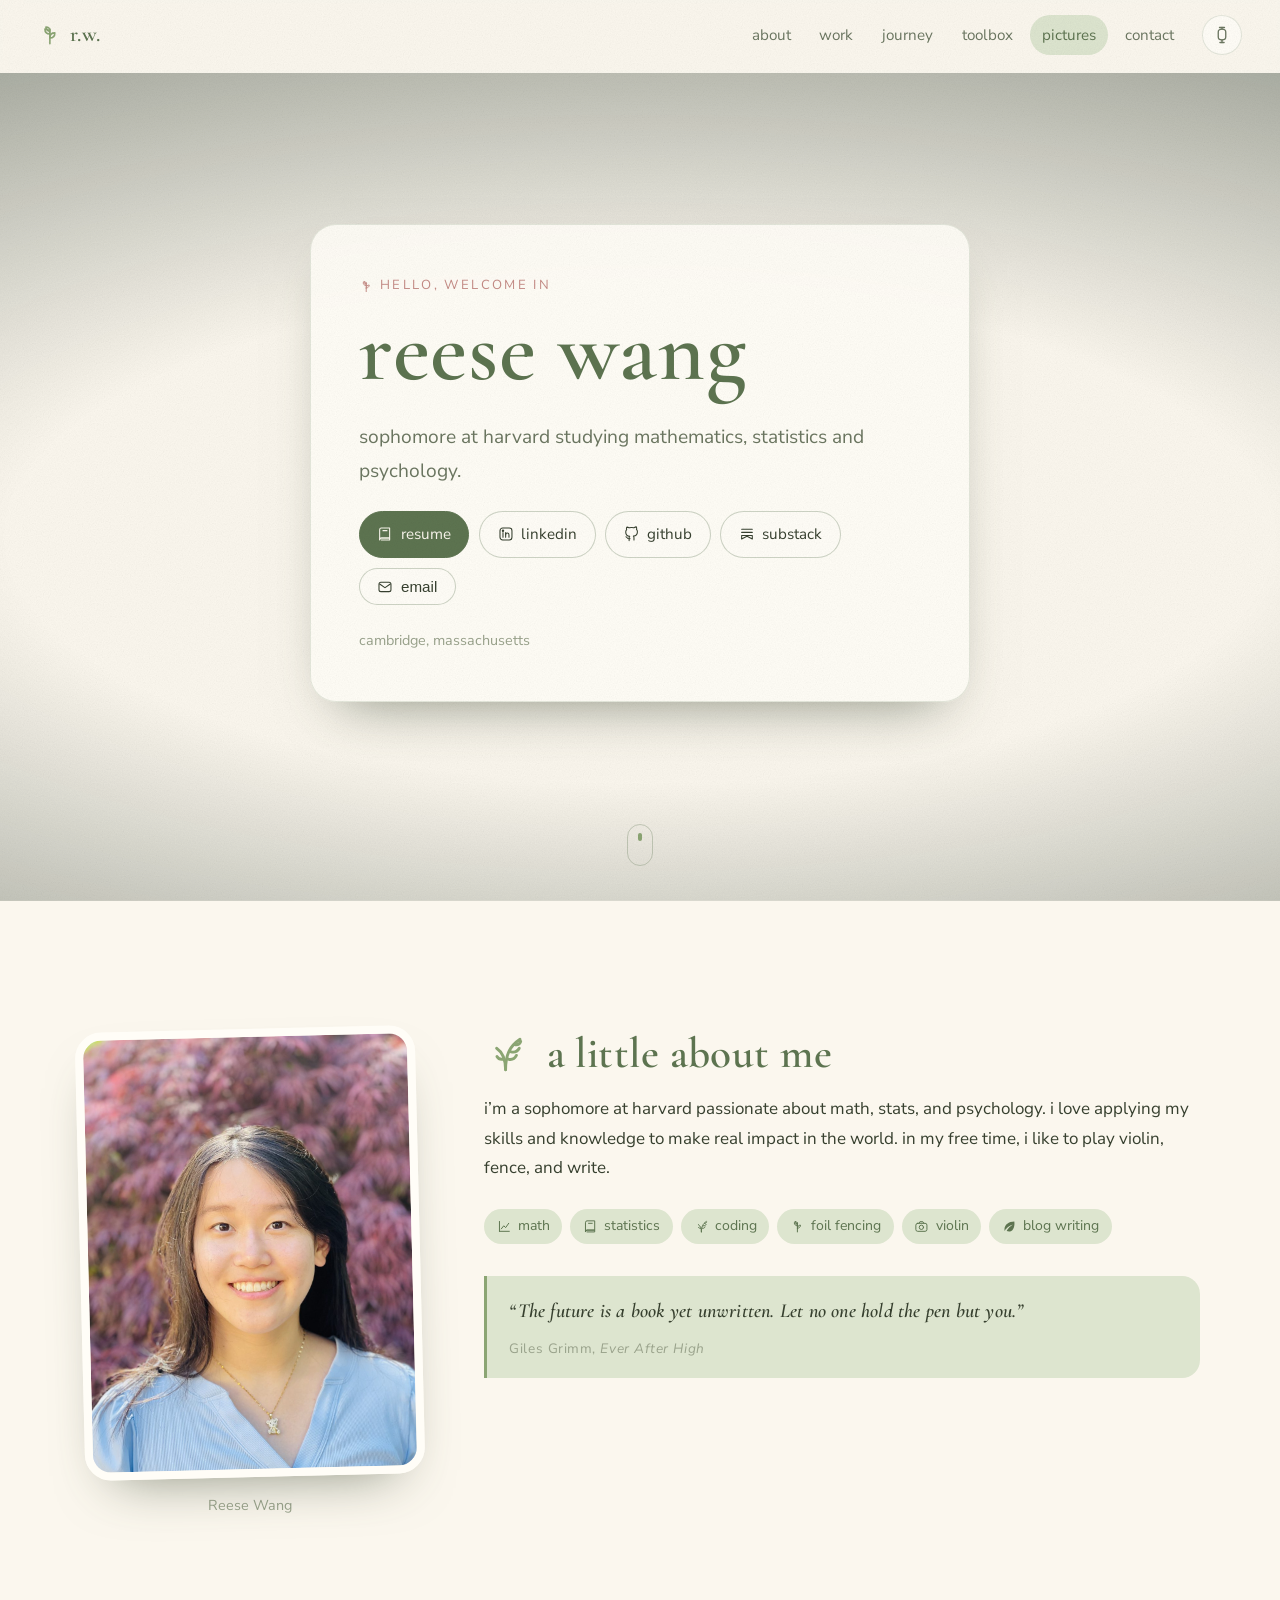
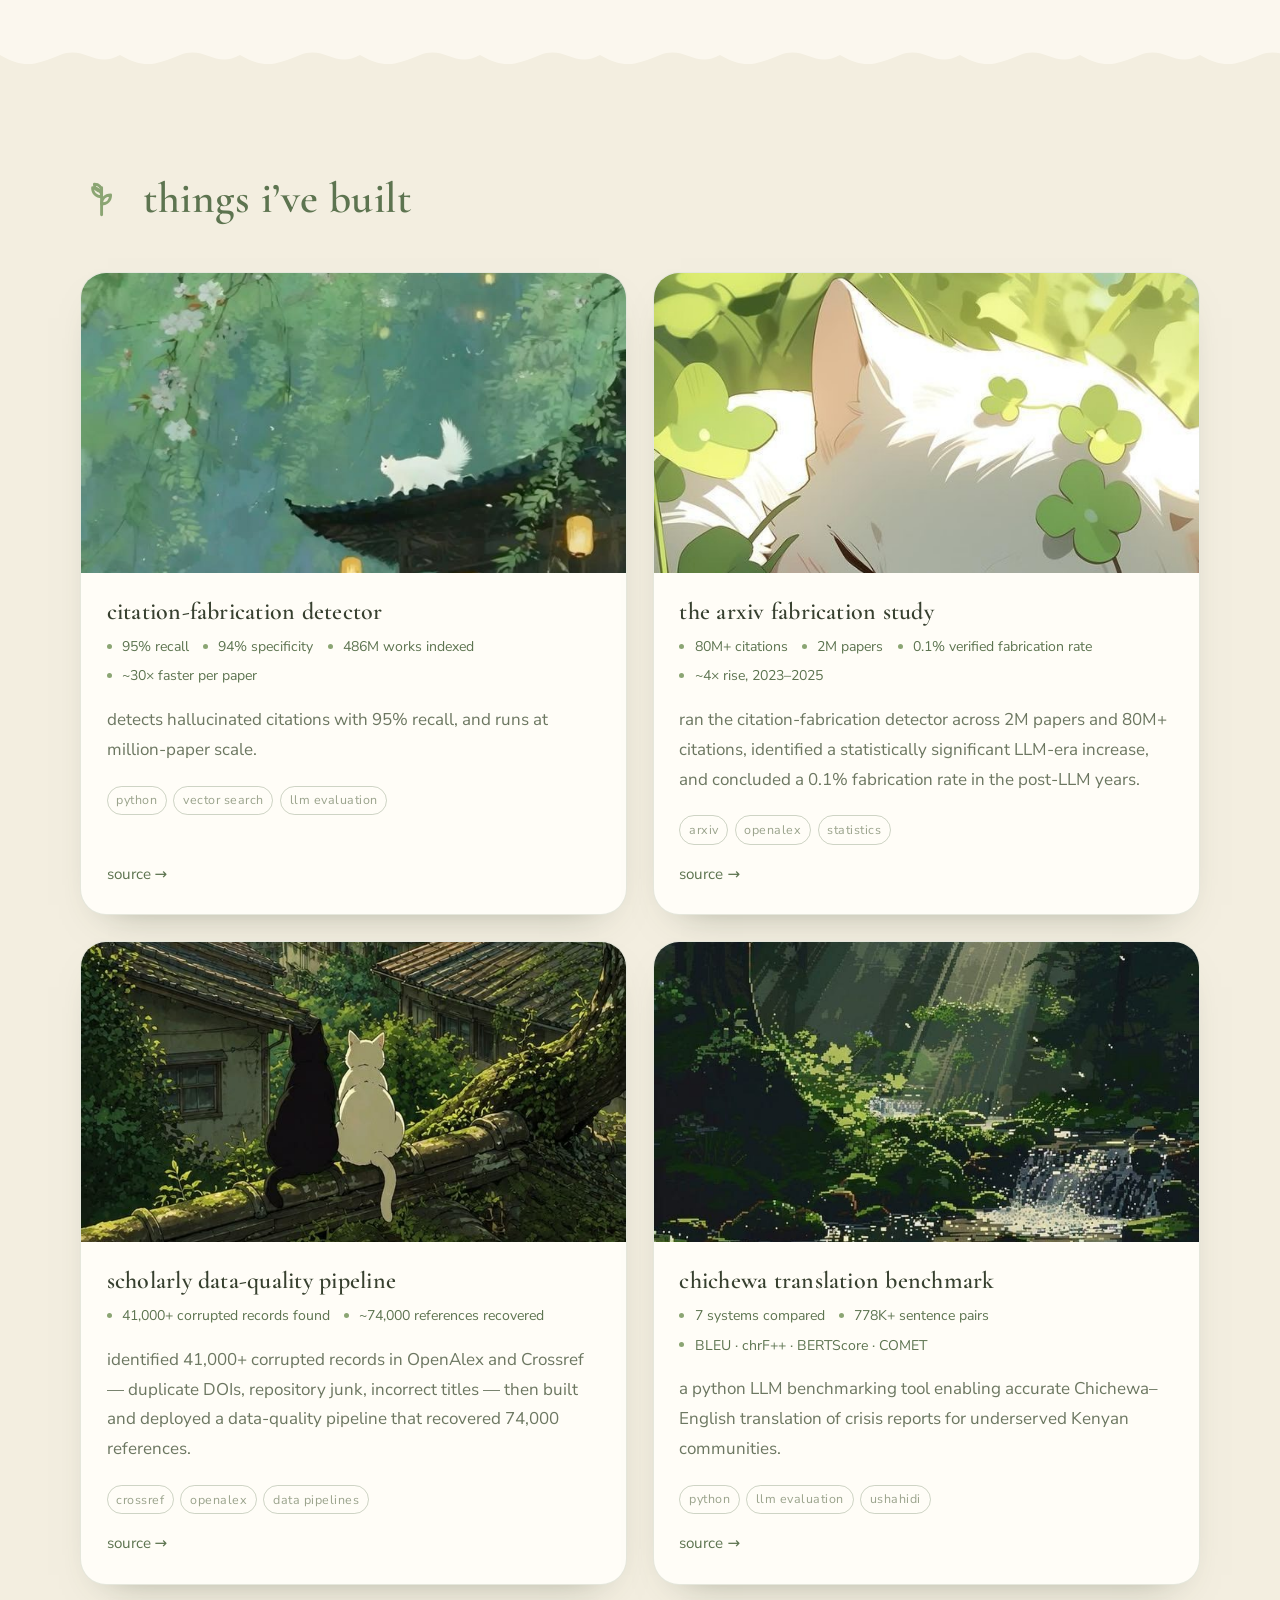
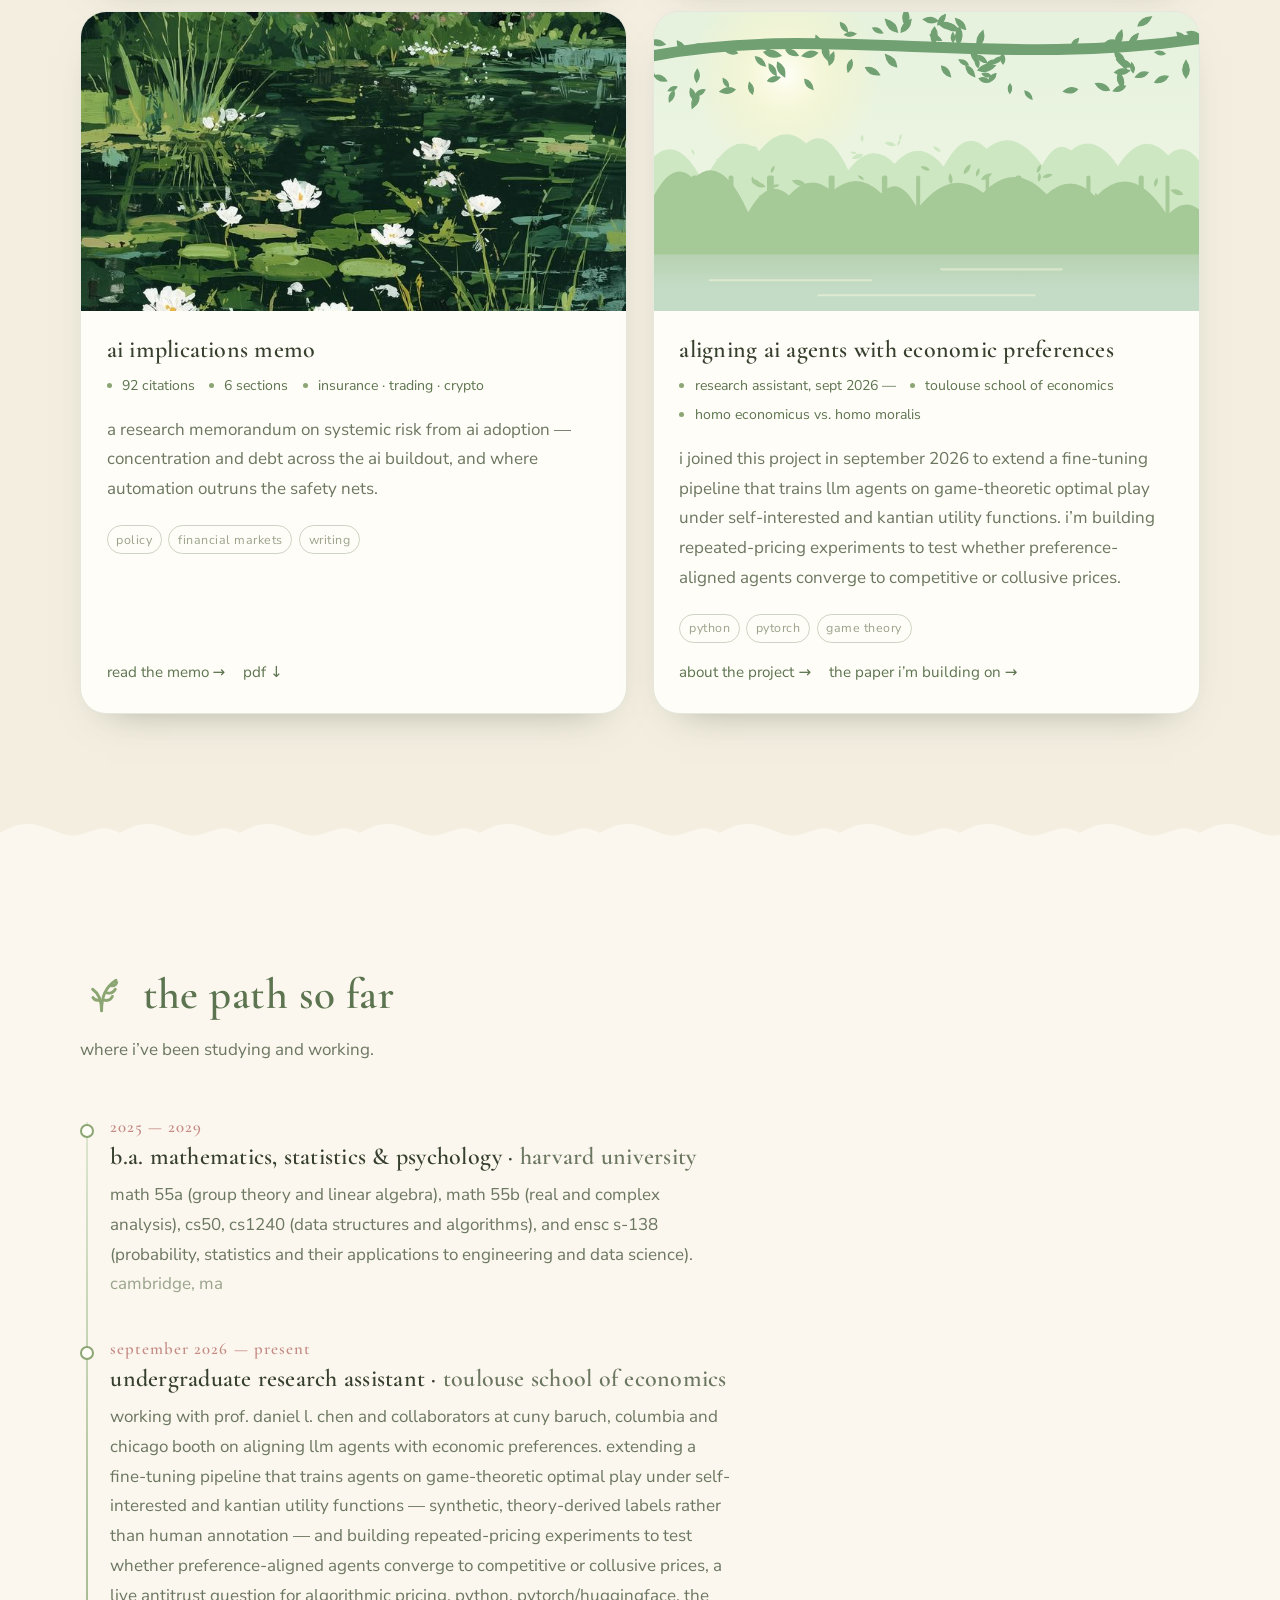
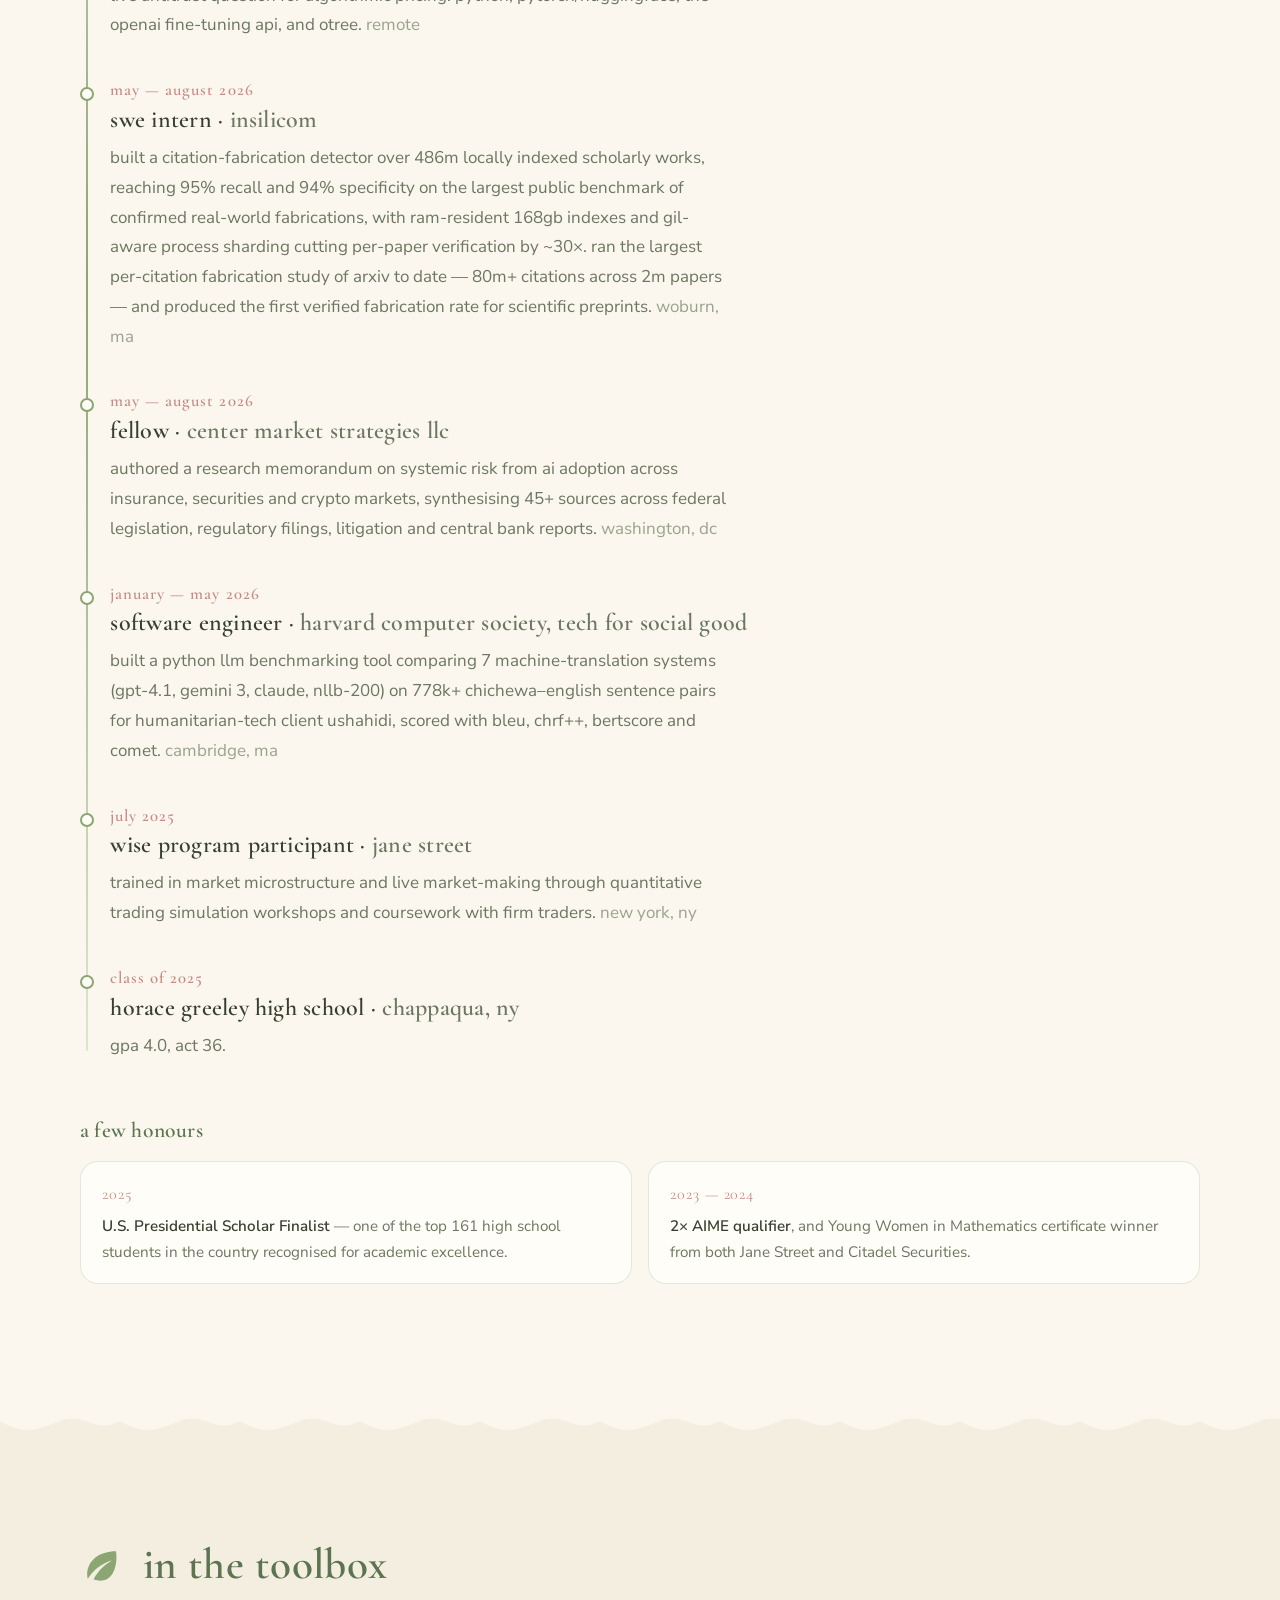
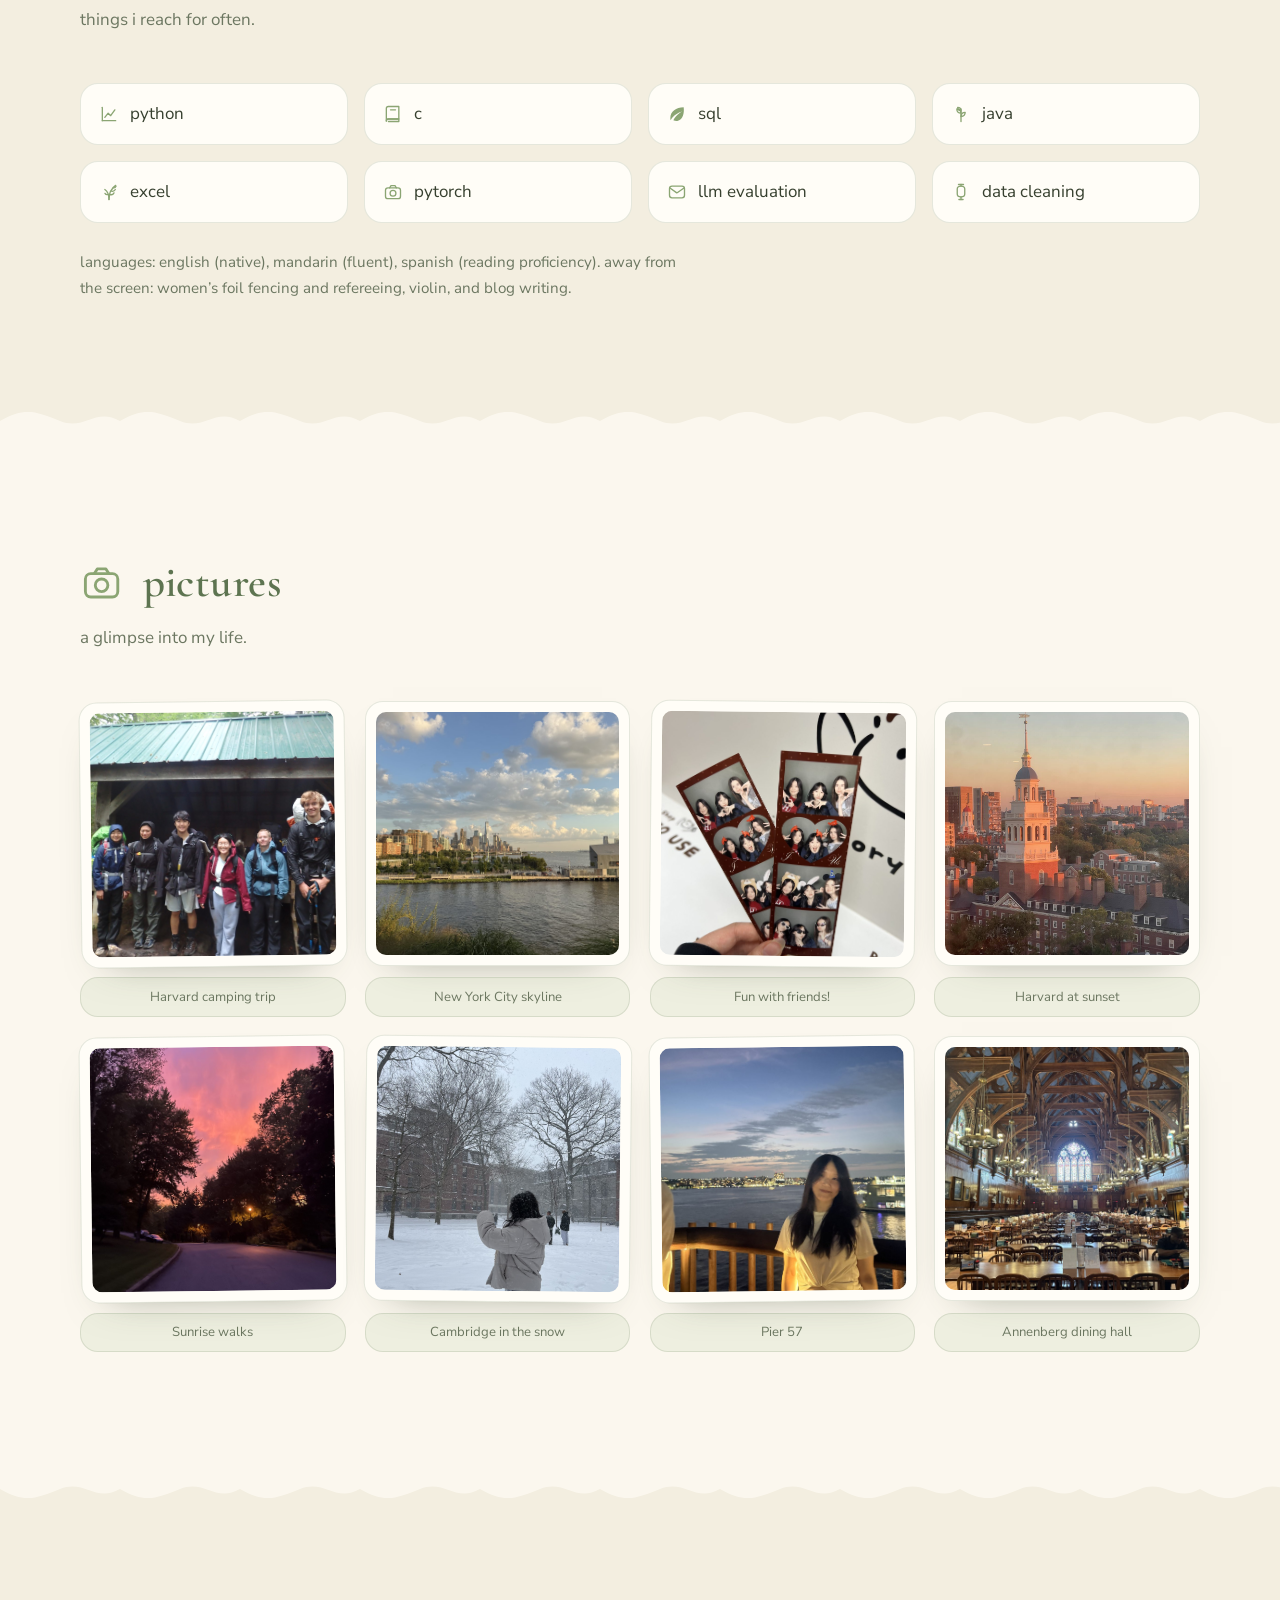
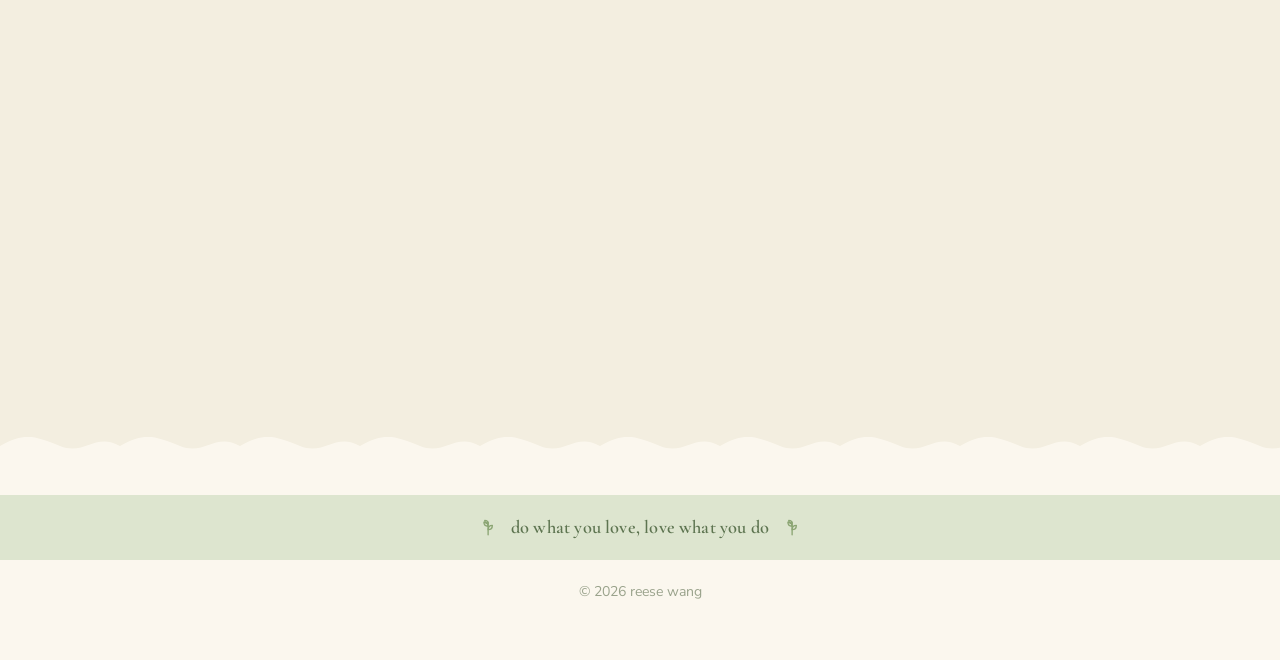
==== index.html @ 4ff0b72a "Add the AI-alignment research project A sixth card in the work section, a timeline entry for the res" ====
<!DOCTYPE html>
<html lang="en" data-theme="day">
<head>
<meta charset="utf-8" />
<meta name="viewport" content="width=device-width, initial-scale=1" />

<title>Reese Wang</title>
<meta name="description" content="Reese Wang — Harvard, class of 2029. Mathematics, statistics and psychology. Citation integrity, LLM evaluation, and quantitative markets." />
<meta name="author" content="Reese Wang" />

<meta property="og:type" content="website" />
<meta property="og:title" content="Reese Wang" />
<meta property="og:description" content="Mathematics, statistics and psychology at Harvard." />
<meta property="og:image" content="assets/img/gallery-1.svg" />
<meta name="theme-color" content="#fbf7ee" />

<link rel="icon" href="assets/img/favicon.svg" type="image/svg+xml" />

<!-- webfonts are progressive enhancement: the local fallback stack in styles.css
     keeps the page looking right if these never arrive. -->
<link rel="preconnect" href="https://fonts.googleapis.com" />
<link rel="preconnect" href="https://fonts.gstatic.com" crossorigin />
<link rel="stylesheet" media="print" onload="this.media='all'"
      href="https://fonts.googleapis.com/css2?family=Cormorant+Garamond:ital,wght@0,400;0,600;1,400&amp;family=Nunito+Sans:wght@300;400;600&amp;display=swap" />
<noscript>
  <link rel="stylesheet"
        href="https://fonts.googleapis.com/css2?family=Cormorant+Garamond:ital,wght@0,400;0,600;1,400&amp;family=Nunito+Sans:wght@300;400;600&amp;display=swap" />
</noscript>

<link rel="stylesheet" href="assets/css/styles.css" />
</head>

<body>
<a class="skip-link" href="#main">skip to content</a>

<div class="grain" aria-hidden="true"></div>
<canvas id="drift" class="drift" aria-hidden="true"></canvas>

<!-- ============================ nav ============================ -->
<header class="nav" id="nav">
  <div class="nav__inner">
    <a class="mark" href="#top">
      <svg class="mark__leaf" viewBox="0 0 24 24" aria-hidden="true"><use href="#i-sprig" /></svg>
      <span>r.w.</span>
    </a>

    <nav class="nav__links" aria-label="Sections">
      <a href="#about">about</a>
      <a href="#projects">work</a>
      <a href="#journey">journey</a>
      <a href="#toolbox">toolbox</a>
      <a href="#gallery">pictures</a>
      <a href="#contact">contact</a>
    </nav>

    <div class="nav__actions">
      <button id="theme-toggle" class="lantern" type="button" aria-pressed="false"
              aria-label="Switch to evening theme" title="Switch to evening theme">
        <svg viewBox="0 0 24 24" aria-hidden="true"><use href="#i-lantern" /></svg>
      </button>
      <button id="menu-toggle" class="burger" type="button"
              aria-expanded="false" aria-controls="nav" aria-label="Open menu">
        <span></span><span></span><span></span>
      </button>
    </div>
  </div>
  <div class="nav__vine" aria-hidden="true"><i id="vine-progress"></i></div>
</header>

<main id="main">

<!-- ============================ hero ============================ -->
<section class="hero" id="top">
  <canvas id="valley" class="valley" aria-hidden="true"></canvas>

  <div class="hero__card reveal">
    <p class="eyebrow"><svg class="ico" viewBox="0 0 24 24" aria-hidden="true"><use href="#i-sprig"/></svg> hello, welcome in</p>

    <h1 class="display">reese wang</h1>
    <p class="lede">
      sophomore at harvard studying mathematics, statistics and psychology.
    </p>

    <div class="hero__links">
      <a class="btn btn--primary" href="#journey"><svg class="ico" viewBox="0 0 24 24" aria-hidden="true"><use href="#i-book"/></svg> resume</a>
      <a class="btn" href="https://www.linkedin.com/in/reese-wang-harvard-freshman/" target="_blank" rel="noopener"><svg class="ico" viewBox="0 0 24 24" aria-hidden="true"><use href="#i-linkedin"/></svg> linkedin</a>
      <a class="btn" href="https://github.com/Eseer-RW" target="_blank" rel="noopener"><svg class="ico" viewBox="0 0 24 24" aria-hidden="true"><use href="#i-github"/></svg> github</a>
      <a class="btn" href="https://substack.com/@univerese553" target="_blank" rel="noopener"><svg class="ico" viewBox="0 0 24 24" aria-hidden="true"><use href="#i-substack"/></svg> substack</a>
      <button class="btn" type="button" data-mail="reesewang@college.harvard.edu"><svg class="ico" viewBox="0 0 24 24" aria-hidden="true"><use href="#i-mail"/></svg> email</button>
    </div>

    <p class="hero__note">cambridge, massachusetts</p>
  </div>

  <a class="scroll-cue" href="#about" aria-label="Scroll to about"><span></span></a>
</section>

<!-- ============================ about ============================ -->
<section class="section" id="about">
  <div class="wrap grid grid--about">

    <aside class="portrait reveal">
      <div class="portrait__frame">
        <img src="assets/img/reese.jpg" alt="Portrait of Reese Wang" width="1000" height="1333" />
      </div>
      <p class="portrait__caption">Reese Wang</p>
    </aside>

    <div class="reveal">
      <h2 class="h2"><svg class="ico" viewBox="0 0 24 24" aria-hidden="true"><use href="#i-fern"/></svg> a little about me</h2>

      <p>i&rsquo;m a sophomore at harvard passionate about math, stats, and psychology. i love applying my skills and knowledge to make real impact in the world. in my free time, i like to play violin, fence, and write.</p>

      <ul class="chips">
        <li><svg class="ico" viewBox="0 0 24 24" aria-hidden="true"><use href="#i-chart"/></svg> math</li>
        <li><svg class="ico" viewBox="0 0 24 24" aria-hidden="true"><use href="#i-book"/></svg> statistics</li>
        <li><svg class="ico" viewBox="0 0 24 24" aria-hidden="true"><use href="#i-fern"/></svg> coding</li>
        <li><svg class="ico" viewBox="0 0 24 24" aria-hidden="true"><use href="#i-sprig"/></svg> foil fencing</li>
        <li><svg class="ico" viewBox="0 0 24 24" aria-hidden="true"><use href="#i-camera"/></svg> violin</li>
        <li><svg class="ico" viewBox="0 0 24 24" aria-hidden="true"><use href="#i-leaf"/></svg> blog writing</li>
      </ul>

      <blockquote class="quote">
        <p><em>&ldquo;The future is a book yet unwritten. Let no one hold the pen but you.&rdquo;</em></p>
        <footer class="quote__by">Giles Grimm, <cite>Ever After High</cite></footer>
      </blockquote>
    </div>

  </div>
</section>

<!-- ============================ work ============================ -->
<section class="section section--tint" id="projects">
  <div class="wrap">
    <header class="section__head reveal">
      <h2 class="h2"><svg class="ico" viewBox="0 0 24 24" aria-hidden="true"><use href="#i-sprig"/></svg> things i&rsquo;ve built</h2>
    </header>

    <div class="cards">
      <article class="card reveal">
        <div class="card__art card__art--1">
          <img src="assets/img/card-1.jpg" alt="Illustration: a white cat on a lantern-lit rooftop under blossoming branches"
               loading="lazy" width="736" height="1308" />
        </div>
        <div class="card__body">
          <h3>citation-fabrication detector</h3>
          <ul class="stats"><li>95% recall</li><li>94% specificity</li><li>486M works indexed</li><li>~30× faster per paper</li></ul>
          <p>detects hallucinated citations with 95% recall, and runs at million-paper scale.</p>
          <ul class="tags"><li>python</li><li>vector search</li><li>llm evaluation</li></ul>
          <p class="card__links">
            <a href="https://github.com/Eseer-RW/fake-citation-detector" target="_blank" rel="noopener">source →</a>
          </p>
        </div>
      </article>
      <article class="card reveal">
        <div class="card__art card__art--2">
          <img src="assets/img/card-2.jpg" alt="Illustration: a white cat asleep in sunlit clover"
               loading="lazy" width="640" height="640" />
        </div>
        <div class="card__body">
          <h3>the arXiv fabrication study</h3>
          <ul class="stats"><li>80M+ citations</li><li>2M papers</li><li>0.1% verified fabrication rate</li><li>~4× rise, 2023–2025</li></ul>
          <p>ran the citation-fabrication detector across 2M papers and 80M+ citations, identified a statistically significant LLM-era increase, and concluded a 0.1% fabrication rate in the post-LLM years.</p>
          <ul class="tags"><li>arxiv</li><li>openalex</li><li>statistics</li></ul>
          <p class="card__links">
            <a href="https://github.com/Eseer-RW/openalex_scan" target="_blank" rel="noopener">source →</a>
          </p>
        </div>
      </article>
      <article class="card reveal">
        <div class="card__art card__art--3">
          <img src="assets/img/card-3.jpg" alt="Illustration: two cats on a mossy rooftop above a green village"
               loading="lazy" width="736" height="1308" />
        </div>
        <div class="card__body">
          <h3>scholarly data-quality pipeline</h3>
          <ul class="stats"><li>41,000+ corrupted records found</li><li>~74,000 references recovered</li></ul>
          <p>identified 41,000+ corrupted records in OpenAlex and Crossref &mdash; duplicate DOIs, repository junk, incorrect titles &mdash; then built and deployed a data-quality pipeline that recovered 74,000 references.</p>
          <ul class="tags"><li>crossref</li><li>openalex</li><li>data pipelines</li></ul>
          <p class="card__links">
            <a href="https://github.com/Eseer-RW/openalex_scan" target="_blank" rel="noopener">source →</a>
          </p>
        </div>
      </article>
      <article class="card reveal">
        <div class="card__art card__art--4">
          <img src="assets/img/card-4.jpg" alt="Pixel-art illustration: a waterfall in a sunbeam-lit forest"
               loading="lazy" width="736" height="736" />
        </div>
        <div class="card__body">
          <h3>chichewa translation benchmark</h3>
          <ul class="stats"><li>7 systems compared</li><li>778K+ sentence pairs</li><li>BLEU · chrF++ · BERTScore · COMET</li></ul>
          <p>a python LLM benchmarking tool enabling accurate Chichewa&ndash;English translation of crisis reports for underserved Kenyan communities.</p>
          <ul class="tags"><li>python</li><li>llm evaluation</li><li>ushahidi</li></ul>
          <p class="card__links">
            <a href="https://github.com/Eseer-RW/chichewa-translate-eval" target="_blank" rel="noopener">source →</a>
          </p>
        </div>
      </article>
      <article class="card reveal">
        <div class="card__art card__art--5">
          <img src="assets/img/card-5.jpg" alt="Painting: white water lilies on a dark green pond"
               loading="lazy" width="736" height="977" />
        </div>
        <div class="card__body">
          <h3>ai implications memo</h3>
          <ul class="stats"><li>92 citations</li><li>6 sections</li><li>insurance · trading · crypto</li></ul>
          <p>a research memorandum on systemic risk from ai adoption &mdash; concentration and
             debt across the ai buildout, and where automation outruns the safety nets.</p>
          <ul class="tags"><li>policy</li><li>financial markets</li><li>writing</li></ul>
          <p class="card__links">
            <a href="memo.html">read the memo &rarr;</a>
            <a href="assets/memo.pdf" download>pdf &darr;</a>
          </p>
        </div>
      </article>
      <article class="card reveal">
        <div class="card__art card__art--6">
          <svg viewBox="0 0 400 220" role="img"
               aria-label="Illustration: a quiet green clearing at first light"><use href="#art-3"/></svg>
        </div>
        <div class="card__body">
          <h3>aligning ai agents with economic preferences</h3>
          <ul class="stats"><li>research assistant, sept 2026 &mdash;</li><li>toulouse school of economics</li><li>homo economicus vs. homo moralis</li></ul>
          <p>i joined this project in september 2026 to extend a fine-tuning pipeline that trains llm
             agents on game-theoretic optimal play under self-interested and kantian utility functions.
             i&rsquo;m building repeated-pricing experiments to test whether preference-aligned agents
             converge to competitive or collusive prices.</p>
          <ul class="tags"><li>python</li><li>pytorch</li><li>game theory</li></ul>
          <p class="card__links">
            <a href="research.html">about the project &rarr;</a>
            <a href="https://arxiv.org/abs/2507.20796" target="_blank" rel="noopener">the paper i&rsquo;m building on &rarr;</a>
          </p>
        </div>
      </article>
    </div>
  </div>
</section>

<!-- ============================ journey / resume ============================ -->
<section class="section" id="journey">
  <div class="wrap">
    <header class="section__head reveal">
      <h2 class="h2"><svg class="ico" viewBox="0 0 24 24" aria-hidden="true"><use href="#i-fern"/></svg> the path so far</h2>
      <p class="sub">where i&rsquo;ve been studying and working.</p>
    </header>

    <ol class="timeline">
      <li class="reveal">
        <span class="timeline__when">2025 — 2029</span>
        <h3>b.a. mathematics, statistics &amp; psychology · <em>harvard university</em></h3>
        <p>math 55a (group theory and linear algebra), math 55b (real and complex analysis), cs50, cs1240 (data structures and algorithms), and ensc s-138 (probability, statistics and their applications to engineering and data science). <em>cambridge, ma</em></p>
      </li>
      <li class="reveal">
        <span class="timeline__when">september 2026 — present</span>
        <h3>undergraduate research assistant · <em>toulouse school of economics</em></h3>
        <p>working with prof. daniel l. chen and collaborators at cuny baruch, columbia and chicago booth on aligning llm agents with economic preferences. extending a fine-tuning pipeline that trains agents on game-theoretic optimal play under self-interested and kantian utility functions — synthetic, theory-derived labels rather than human annotation — and building repeated-pricing experiments to test whether preference-aligned agents converge to competitive or collusive prices, a live antitrust question for algorithmic pricing. python, pytorch/huggingface, the openai fine-tuning api, and otree. <em>remote</em></p>
      </li>
      <li class="reveal">
        <span class="timeline__when">may — august 2026</span>
        <h3>swe intern · <em>insilicom</em></h3>
        <p>built a citation-fabrication detector over 486m locally indexed scholarly works, reaching 95% recall and 94% specificity on the largest public benchmark of confirmed real-world fabrications, with ram-resident 168gb indexes and gil-aware process sharding cutting per-paper verification by ~30×. ran the largest per-citation fabrication study of arxiv to date — 80m+ citations across 2m papers — and produced the first verified fabrication rate for scientific preprints. <em>woburn, ma</em></p>
      </li>
      <li class="reveal">
        <span class="timeline__when">may — august 2026</span>
        <h3>fellow · <em>center market strategies llc</em></h3>
        <p>authored a research memorandum on systemic risk from ai adoption across insurance, securities and crypto markets, synthesising 45+ sources across federal legislation, regulatory filings, litigation and central bank reports. <em>washington, dc</em></p>
      </li>
      <li class="reveal">
        <span class="timeline__when">january — may 2026</span>
        <h3>software engineer · <em>harvard computer society, tech for social good</em></h3>
        <p>built a python llm benchmarking tool comparing 7 machine-translation systems (gpt-4.1, gemini 3, claude, nllb-200) on 778k+ chichewa–english sentence pairs for humanitarian-tech client ushahidi, scored with bleu, chrf++, bertscore and comet. <em>cambridge, ma</em></p>
      </li>
      <li class="reveal">
        <span class="timeline__when">july 2025</span>
        <h3>wise program participant · <em>jane street</em></h3>
        <p>trained in market microstructure and live market-making through quantitative trading simulation workshops and coursework with firm traders. <em>new york, ny</em></p>
      </li>
      <li class="reveal">
        <span class="timeline__when">class of 2025</span>
        <h3>horace greeley high school · <em>chappaqua, ny</em></h3>
        <p>gpa 4.0, act 36.</p>
      </li>
    </ol>

    <h3 class="awards__title reveal">a few honours</h3>
    <ul class="awards reveal">
      <li>
        <span class="awards__year">2025</span>
        <p><strong>U.S. Presidential Scholar Finalist</strong> — one of the top 161 high school students in the country recognised for academic excellence.</p>
      </li>
      <li>
        <span class="awards__year">2023 — 2024</span>
        <p><strong>2× AIME qualifier</strong>, and Young Women in Mathematics certificate winner from both Jane Street and Citadel Securities.</p>
      </li>
    </ul>
  </div>
</section>

<!-- ============================ toolbox ============================ -->
<section class="section section--tint" id="toolbox">
  <div class="wrap">
    <header class="section__head reveal">
      <h2 class="h2"><svg class="ico" viewBox="0 0 24 24" aria-hidden="true"><use href="#i-leaf"/></svg> in the toolbox</h2>
      <p class="sub">things i reach for often.</p>
    </header>

    <ul class="toolbox reveal">
      <li><svg class="ico" viewBox="0 0 24 24" aria-hidden="true"><use href="#i-chart"/></svg><span>python</span></li>
      <li><svg class="ico" viewBox="0 0 24 24" aria-hidden="true"><use href="#i-book"/></svg><span>c</span></li>
      <li><svg class="ico" viewBox="0 0 24 24" aria-hidden="true"><use href="#i-leaf"/></svg><span>sql</span></li>
      <li><svg class="ico" viewBox="0 0 24 24" aria-hidden="true"><use href="#i-sprig"/></svg><span>java</span></li>
      <li><svg class="ico" viewBox="0 0 24 24" aria-hidden="true"><use href="#i-fern"/></svg><span>excel</span></li>
      <li><svg class="ico" viewBox="0 0 24 24" aria-hidden="true"><use href="#i-camera"/></svg><span>pytorch</span></li>
      <li><svg class="ico" viewBox="0 0 24 24" aria-hidden="true"><use href="#i-mail"/></svg><span>llm evaluation</span></li>
      <li><svg class="ico" viewBox="0 0 24 24" aria-hidden="true"><use href="#i-lantern"/></svg><span>data cleaning</span></li>
    </ul>

    <p class="toolbox__note reveal">
      languages: english (native), mandarin (fluent), spanish (reading proficiency).
      away from the screen: women&rsquo;s foil fencing and refereeing, violin, and blog writing.
    </p>
  </div>
</section>

<!-- ============================ gallery ============================ -->
<section class="section" id="gallery">
  <div class="wrap">
    <header class="section__head reveal">
      <h2 class="h2"><svg class="ico" viewBox="0 0 24 24" aria-hidden="true"><use href="#i-camera"/></svg> pictures</h2>
      <p class="sub">a glimpse into my life.</p>
    </header>

    <div class="gallery reveal">
      <figure>
        <button type="button" class="shot" aria-label="Open photo: Harvard camping trip">
          <img src="assets/img/photo-1.jpg" alt="A group of friends in rain gear and backpacks outside a wooden trail shelter in the woods"
               loading="lazy" width="1400" height="1050">
        </button>
        <figcaption class="caption">Harvard camping trip</figcaption>
      </figure>
      <figure>
        <button type="button" class="shot" aria-label="Open photo: New York City skyline">
          <img src="assets/img/photo-2.jpg" alt="The Manhattan skyline across the water at golden hour, seen over tall riverside grasses"
               loading="lazy" width="1050" height="1400">
        </button>
        <figcaption class="caption">New York City skyline</figcaption>
      </figure>
      <figure>
        <button type="button" class="shot" aria-label="Open photo: Fun with friends!">
          <img src="assets/img/photo-3.jpg" alt="Two photo-booth strips held up against a white wall"
               loading="lazy" width="1050" height="1400">
        </button>
        <figcaption class="caption">Fun with friends!</figcaption>
      </figure>
      <figure>
        <button type="button" class="shot" aria-label="Open photo: Harvard at sunset">
          <img src="assets/img/photo-4.jpg" alt="A brick clock tower and rooftops washed in orange light at sunset"
               loading="lazy" width="960" height="1280">
        </button>
        <figcaption class="caption">Harvard at sunset</figcaption>
      </figure>
      <figure>
        <button type="button" class="shot" aria-label="Open photo: Sunrise walks">
          <img src="assets/img/photo-5.jpg" alt="A quiet tree-lined street at sunrise under a pink and orange sky"
               loading="lazy" width="1050" height="1400">
        </button>
        <figcaption class="caption">Sunrise walks</figcaption>
      </figure>
      <figure>
        <button type="button" class="shot" aria-label="Open photo: Cambridge in the snow">
          <img src="assets/img/photo-6.jpg" alt="Snow falling over a campus courtyard lined with bare trees and brick halls"
               loading="lazy" width="1341" height="1400">
        </button>
        <figcaption class="caption">Cambridge in the snow</figcaption>
      </figure>
      <figure>
        <button type="button" class="shot" aria-label="Open photo: Pier 57">
          <img src="assets/img/photo-7.jpg" alt="Standing at a waterfront railing at dusk, city lights across the harbour"
               loading="lazy" width="1050" height="1400">
        </button>
        <figcaption class="caption">Pier 57</figcaption>
      </figure>
      <figure>
        <button type="button" class="shot" aria-label="Open photo: Annenberg dining hall">
          <img src="assets/img/photo-8.jpg" alt="A vaulted wooden dining hall with chandeliers and a stained-glass window"
               loading="lazy" width="1050" height="1400">
        </button>
        <figcaption class="caption">Annenberg dining hall</figcaption>
      </figure>
    </div>
  </div>
</section>

<!-- ============================ contact ============================ -->
<section class="section section--tint" id="contact">
  <div class="wrap wrap--narrow">
    <div class="note reveal">
      <h2 class="h2"><svg class="ico" viewBox="0 0 24 24" aria-hidden="true"><use href="#i-mail"/></svg> say hello</h2>
      <p>get in touch!</p>

      <div class="hero__links hero__links--center">
        <button class="btn btn--primary" type="button" data-mail="reesewang@college.harvard.edu"><svg class="ico" viewBox="0 0 24 24" aria-hidden="true"><use href="#i-mail"/></svg> reesewang@college.harvard.edu</button>
        <a class="btn" href="https://www.linkedin.com/in/reese-wang-harvard-freshman/" target="_blank" rel="noopener"><svg class="ico" viewBox="0 0 24 24" aria-hidden="true"><use href="#i-linkedin"/></svg> linkedin</a>
        <a class="btn" href="https://github.com/Eseer-RW" target="_blank" rel="noopener"><svg class="ico" viewBox="0 0 24 24" aria-hidden="true"><use href="#i-github"/></svg> github</a>
        <a class="btn" href="https://substack.com/@univerese553" target="_blank" rel="noopener"><svg class="ico" viewBox="0 0 24 24" aria-hidden="true"><use href="#i-substack"/></svg> substack</a>
        <a class="btn" href="https://www.instagram.com/uni_v_erese553/" target="_blank" rel="noopener"><svg class="ico" viewBox="0 0 24 24" aria-hidden="true"><use href="#i-instagram"/></svg> instagram</a>
      </div>
    </div>
  </div>
</section>

</main>

<!-- ============================ footer ============================ -->
<footer class="footer">
  <div class="footer__ribbon">
    <svg class="ico" viewBox="0 0 24 24" aria-hidden="true"><use href="#i-sprig"/></svg>
    <span>do what you love, love what you do</span>
    <svg class="ico" viewBox="0 0 24 24" aria-hidden="true"><use href="#i-sprig"/></svg>
  </div>
  <p class="footer__meta">
    © <span id="year">2026</span> reese wang
  </p>
</footer>

<!-- ============================ lightbox ============================ -->
<dialog id="lightbox" class="lightbox" aria-label="Photo viewer">
  <button class="lightbox__close" type="button" aria-label="Close">×</button>
  <img id="lightbox-img" src="" alt="" />
  <p id="lightbox-cap" class="lightbox__cap"></p>
</dialog>

<!-- ============================ email popover ============================ -->
<dialog id="mailbox" class="mailbox" aria-labelledby="mailbox-title">
  <div class="mailbox__inner">
    <button class="mailbox__close" type="button" aria-label="Close">×</button>
    <h2 class="mailbox__title" id="mailbox-title">say hello</h2>
    <p class="mailbox__lead">here it is — copy it wherever you like.</p>
    <div class="mailbox__row">
      <input id="mailbox-addr" class="mailbox__addr" type="text" readonly
             value="reesewang@college.harvard.edu" aria-label="Email address" spellcheck="false" />
      <button id="mailbox-copy" class="btn btn--primary" type="button">copy</button>
    </div>
    <p class="mailbox__hint">
      or <a href="mailto:reesewang@college.harvard.edu">open it in your mail app</a>
    </p>
  </div>
</dialog>

<!-- ============================ icon + illustration sprite ============================ -->
<svg class="sprite" aria-hidden="true" focusable="false" xmlns="http://www.w3.org/2000/svg">
  <defs>
    <g id="i-leaf"><path d="M20 4C11 4 4 9 4 17c0 1.5.4 2.4.4 2.4S8 12 18 9c0 0-7 3.6-10.4 10.6 2 .8 4 1 5.6.6C19 18.8 21 11 20 4Z"/></g>
    <g id="i-sprig"><path d="M12 21V6"/><path d="M12 11c-3 0-5-2-5-5 3 0 5 2 5 5Z"/><path d="M12 15c3 0 5-2 5-5-3 0-5 2-5 5Z"/><path d="M12 8c-2.6 0-4-1.6-4-4 2.6 0 4 1.6 4 4Z"/></g>
    <g id="i-fern"><path d="M12 21c0-8 2-13 8-17"/><path d="M13 15c2 .6 4 0 5-2"/><path d="M15 11c2 .5 3.6-.2 4.6-2"/><path d="M17 7c1.7.4 2.8-.3 3.4-1.8"/><path d="M12 21c0-6-1.4-9.6-5-12"/><path d="M11 15c-1.6.4-3 0-3.8-1.4"/></g>
    <g id="i-book"><path d="M4 5.5A2.5 2.5 0 0 1 6.5 3H19v15H6.5A2.5 2.5 0 0 0 4 20.5Z"/><path d="M4 20.5A2.5 2.5 0 0 1 6.5 18H19v3H6.5"/><path d="M9 7h6"/></g>
    <g id="i-chart"><path d="M4 20V4"/><path d="M4 20h16"/><path d="M7 16l4-5 3 3 5-7"/></g>
    <g id="i-camera"><rect x="3" y="7" width="18" height="13" rx="3"/><path d="M8 7l1.6-2.6h4.8L16 7"/><circle cx="12" cy="13.5" r="3.5"/></g>
    <g id="i-mail"><rect x="3" y="5" width="18" height="14" rx="3"/><path d="M4 7.5l7.3 5.2a1.2 1.2 0 0 0 1.4 0L20 7.5"/></g>
    <g id="i-lantern"><path d="M9 3h6"/><path d="M12 3v2"/><path d="M7.5 8.5C7.5 6.6 9.5 5 12 5s4.5 1.6 4.5 3.5v6c0 2-2 3.5-4.5 3.5s-4.5-1.5-4.5-3.5Z"/><path d="M12 18v3"/><path d="M9.5 21h5"/></g>
    <g id="i-linkedin"><rect x="3" y="3" width="18" height="18" rx="4"/><path d="M7.5 10v7"/><circle cx="7.5" cy="7.2" r="1"/><path d="M11.5 17v-4a2.5 2.5 0 0 1 5 0v4"/><path d="M11.5 13v-3"/></g>
    <g id="i-github"><path d="M9 19c-4 1.4-4-2.2-6-2.8m12 5v-3.6a3 3 0 0 0-.9-2.4c3-.3 6.1-1.5 6.1-6.6a5.1 5.1 0 0 0-1.4-3.6 4.8 4.8 0 0 0-.1-3.6s-1.2-.4-3.8 1.4a13 13 0 0 0-7 0C5.3 1.4 4.1 1.8 4.1 1.8a4.8 4.8 0 0 0-.1 3.6A5.1 5.1 0 0 0 2.6 9c0 5 3 6.3 6 6.6a3 3 0 0 0-.9 2.3V22"/></g>
    <g id="i-instagram"><rect x="3" y="3" width="18" height="18" rx="5"/><circle cx="12" cy="12" r="4"/><circle cx="17.1" cy="6.9" r=".9"/></g>
    <g id="i-substack"><path d="M4 5h16"/><path d="M4 9.6h16"/><path d="M4 14.2v5.3l8-4 8 4v-5.3Z"/></g>

    <!-- card illustrations: one per project, each a different clearing -->
    <!-- shared light overlays: fixed colours, because gradient stops cannot
         read the per-card custom properties through <use> -->
    <linearGradient id="art-glow" x1="0" y1="0" x2="0" y2="1">
      <stop offset="0%" stop-color="#ffffff" stop-opacity="0"/>
      <stop offset="60%" stop-color="#fffcea" stop-opacity=".24"/>
      <stop offset="100%" stop-color="#fffade" stop-opacity=".5"/>
    </linearGradient>
    <radialGradient id="art-sun">
      <stop offset="0%" stop-color="#fffffa" stop-opacity="1"/>
      <stop offset="45%" stop-color="#fff8cc" stop-opacity=".45"/>
      <stop offset="100%" stop-color="#fff2b4" stop-opacity="0"/>
    </radialGradient>
    <linearGradient id="art-shore" x1="0" y1="0" x2="0" y2="1">
      <stop offset="0%" stop-color="#8aad66" stop-opacity=".22"/>
      <stop offset="60%" stop-color="#8aad66" stop-opacity="0"/>
    </linearGradient>
    <g id="art-1">
      <rect width="400" height="220" class="a-sky"/>
      <rect width="400" height="220" fill="url(#art-glow)"/>
      <circle cx="312" cy="40" r="78" fill="url(#art-sun)"/>

      <path class="a-far"  d="M0 220 L0 108.4 Q24.4 86.4 48.8 122.7 Q71.4 104.3 94.1 122.3 Q108.7 100.9 123.4 112.2 Q147.1 86.6 170.7 105.7 Q186.1 90.0 201.5 111.9 Q222.7 92.0 243.9 115.0 Q263.8 83.7 283.7 105.3 Q295.8 92.6 307.9 122.1 Q328.1 97.2 348.3 114.1 Q366.8 97.7 385.4 120.7 Q392.7 115.1 400.0 125.3 L400 220 L0 220 Z"/>
      <g class="a-far"><path d="M0 0 Q2.3 -1.9 5.2 0 Q2.3 1.9 0 0Z" transform="translate(341.9 123.5) rotate(112)"/><path d="M0 0 Q2.8 -2.3 6.3 0 Q2.8 2.3 0 0Z" transform="translate(213.0 137.7) rotate(60)"/><path d="M0 0 Q3.6 -2.9 7.9 0 Q3.6 2.9 0 0Z" transform="translate(81.4 122.8) rotate(12)"/><path d="M0 0 Q2.2 -1.8 4.9 0 Q2.2 1.8 0 0Z" transform="translate(336.4 121.4) rotate(336)"/><path d="M0 0 Q2.3 -1.9 5.2 0 Q2.3 1.9 0 0Z" transform="translate(113.5 96.4) rotate(86)"/><path d="M0 0 Q2.0 -1.6 4.6 0 Q2.0 1.6 0 0Z" transform="translate(234.4 102.5) rotate(80)"/><path d="M0 0 Q3.0 -2.4 6.7 0 Q3.0 2.4 0 0Z" transform="translate(84.3 125.0) rotate(121)"/><path d="M0 0 Q3.6 -2.9 8.0 0 Q3.6 2.9 0 0Z" transform="translate(221.2 135.9) rotate(30)"/><path d="M0 0 Q2.5 -2.0 5.6 0 Q2.5 2.0 0 0Z" transform="translate(147.2 99.9) rotate(359)"/><path d="M0 0 Q2.6 -2.1 5.7 0 Q2.6 2.1 0 0Z" transform="translate(40.2 115.5) rotate(329)"/><path d="M0 0 Q2.2 -1.7 4.8 0 Q2.2 1.7 0 0Z" transform="translate(126.3 132.7) rotate(32)"/><path d="M0 0 Q4.0 -3.2 8.9 0 Q4.0 3.2 0 0Z" transform="translate(309.8 104.4) rotate(286)"/><path d="M0 0 Q3.2 -2.6 7.1 0 Q3.2 2.6 0 0Z" transform="translate(332.6 135.2) rotate(65)"/><path d="M0 0 Q3.9 -3.1 8.6 0 Q3.9 3.1 0 0Z" transform="translate(276.1 134.0) rotate(214)"/><path d="M0 0 Q2.5 -2.0 5.6 0 Q2.5 2.0 0 0Z" transform="translate(364.9 105.1) rotate(342)"/><path d="M0 0 Q2.6 -2.1 5.7 0 Q2.6 2.1 0 0Z" transform="translate(23.6 132.4) rotate(356)"/><path d="M0 0 Q2.8 -2.3 6.3 0 Q2.8 2.3 0 0Z" transform="translate(230.7 105.6) rotate(256)"/><path d="M0 0 Q2.9 -2.3 6.3 0 Q2.9 2.3 0 0Z" transform="translate(185.3 139.8) rotate(328)"/><path d="M0 0 Q3.9 -3.1 8.6 0 Q3.9 3.1 0 0Z" transform="translate(392.5 110.7) rotate(80)"/><path d="M0 0 Q2.5 -2.0 5.5 0 Q2.5 2.0 0 0Z" transform="translate(356.5 131.0) rotate(215)"/><path d="M0 0 Q2.9 -2.3 6.5 0 Q2.9 2.3 0 0Z" transform="translate(283.7 99.0) rotate(354)"/><path d="M0 0 Q2.7 -2.1 5.9 0 Q2.7 2.1 0 0Z" transform="translate(360.5 113.2) rotate(344)"/><path d="M0 0 Q2.3 -1.9 5.2 0 Q2.3 1.9 0 0Z" transform="translate(228.3 136.9) rotate(338)"/><path d="M0 0 Q3.8 -3.0 8.5 0 Q3.8 3.0 0 0Z" transform="translate(255.1 136.5) rotate(116)"/><path d="M0 0 Q3.4 -2.7 7.6 0 Q3.4 2.7 0 0Z" transform="translate(368.4 119.3) rotate(126)"/><path d="M0 0 Q4.1 -3.3 9.0 0 Q4.1 3.3 0 0Z" transform="translate(200.0 101.6) rotate(70)"/><path d="M0 0 Q2.4 -1.9 5.3 0 Q2.4 1.9 0 0Z" transform="translate(150.2 100.3) rotate(262)"/><path d="M0 0 Q3.0 -2.4 6.7 0 Q3.0 2.4 0 0Z" transform="translate(339.1 118.3) rotate(137)"/><path d="M0 0 Q3.5 -2.8 7.7 0 Q3.5 2.8 0 0Z" transform="translate(306.9 133.8) rotate(315)"/><path d="M0 0 Q2.3 -1.8 5.1 0 Q2.3 1.8 0 0Z" transform="translate(85.8 112.1) rotate(285)"/><path d="M0 0 Q3.8 -3.1 8.5 0 Q3.8 3.1 0 0Z" transform="translate(202.8 136.2) rotate(279)"/><path d="M0 0 Q2.8 -2.3 6.3 0 Q2.8 2.3 0 0Z" transform="translate(197.7 102.5) rotate(22)"/><path d="M0 0 Q2.2 -1.7 4.8 0 Q2.2 1.7 0 0Z" transform="translate(70.1 119.5) rotate(63)"/><path d="M0 0 Q2.1 -1.7 4.7 0 Q2.1 1.7 0 0Z" transform="translate(71.2 113.7) rotate(117)"/><path d="M0 0 Q3.6 -2.9 8.1 0 Q3.6 2.9 0 0Z" transform="translate(367.5 119.7) rotate(253)"/><path d="M0 0 Q2.1 -1.7 4.7 0 Q2.1 1.7 0 0Z" transform="translate(343.2 120.2) rotate(268)"/><path d="M0 0 Q2.5 -2.0 5.5 0 Q2.5 2.0 0 0Z" transform="translate(115.6 104.7) rotate(145)"/><path d="M0 0 Q3.6 -2.9 8.0 0 Q3.6 2.9 0 0Z" transform="translate(80.1 117.6) rotate(134)"/><path d="M0 0 Q2.7 -2.1 6.0 0 Q2.7 2.1 0 0Z" transform="translate(28.2 131.4) rotate(93)"/><path d="M0 0 Q2.6 -2.1 5.8 0 Q2.6 2.1 0 0Z" transform="translate(386.6 110.6) rotate(179)"/><path d="M0 0 Q2.4 -1.9 5.2 0 Q2.4 1.9 0 0Z" transform="translate(283.2 99.8) rotate(12)"/><path d="M0 0 Q3.9 -3.1 8.7 0 Q3.9 3.1 0 0Z" transform="translate(340.9 103.3) rotate(196)"/><path d="M0 0 Q2.5 -2.0 5.6 0 Q2.5 2.0 0 0Z" transform="translate(7.9 127.0) rotate(312)"/><path d="M0 0 Q2.4 -1.9 5.3 0 Q2.4 1.9 0 0Z" transform="translate(375.7 122.7) rotate(331)"/></g>
      <g class="a-near"><rect x="18.8" y="120" width="3.9" height="58" rx="1.5"/><rect x="86.5" y="120" width="3.6" height="58" rx="1.5"/><rect x="153.0" y="120" width="3.0" height="58" rx="1.5"/><rect x="191.5" y="120" width="2.6" height="58" rx="1.5"/><rect x="249.5" y="120" width="3.8" height="58" rx="1.5"/><rect x="306.6" y="120" width="3.0" height="58" rx="1.5"/><rect x="371.6" y="120" width="4.3" height="58" rx="1.5"/></g>
      <path class="a-near" d="M0 248 L0 149.4 Q28.7 125.5 57.5 148.2 Q82.9 105.7 108.3 132.9 Q132.7 106.4 157.1 141.9 Q178.8 98.0 200.5 122.8 Q234.1 96.8 267.7 147.8 Q285.1 106.4 302.6 125.2 Q335.3 95.2 368.0 144.9 Q384.0 113.8 400.0 131.4 L400 248 L0 248 Z"/>
      <g class="a-near"><path d="M0 0 Q3.2 -2.6 7.1 0 Q3.2 2.6 0 0Z" transform="translate(252.8 156.5) rotate(306)"/><path d="M0 0 Q4.1 -3.3 9.0 0 Q4.1 3.3 0 0Z" transform="translate(344.0 139.3) rotate(178)"/><path d="M0 0 Q3.0 -2.4 6.8 0 Q3.0 2.4 0 0Z" transform="translate(283.2 121.5) rotate(163)"/><path d="M0 0 Q4.4 -3.5 9.8 0 Q4.4 3.5 0 0Z" transform="translate(169.5 168.9) rotate(317)"/><path d="M0 0 Q3.3 -2.6 7.3 0 Q3.3 2.6 0 0Z" transform="translate(261.7 158.4) rotate(169)"/><path d="M0 0 Q4.7 -3.7 10.4 0 Q4.7 3.7 0 0Z" transform="translate(56.2 130.8) rotate(124)"/><path d="M0 0 Q4.3 -3.4 9.5 0 Q4.3 3.4 0 0Z" transform="translate(143.4 155.2) rotate(335)"/><path d="M0 0 Q4.3 -3.4 9.5 0 Q4.3 3.4 0 0Z" transform="translate(409.1 136.8) rotate(135)"/><path d="M0 0 Q4.6 -3.7 10.3 0 Q4.6 3.7 0 0Z" transform="translate(282.0 116.4) rotate(301)"/><path d="M0 0 Q4.6 -3.7 10.2 0 Q4.6 3.7 0 0Z" transform="translate(226.5 158.9) rotate(180)"/><path d="M0 0 Q2.5 -2.0 5.5 0 Q2.5 2.0 0 0Z" transform="translate(256.2 126.2) rotate(352)"/><path d="M0 0 Q3.9 -3.1 8.7 0 Q3.9 3.1 0 0Z" transform="translate(79.5 138.4) rotate(25)"/><path d="M0 0 Q3.5 -2.8 7.8 0 Q3.5 2.8 0 0Z" transform="translate(10.6 130.8) rotate(313)"/><path d="M0 0 Q4.5 -3.6 10.0 0 Q4.5 3.6 0 0Z" transform="translate(361.2 122.6) rotate(241)"/><path d="M0 0 Q3.8 -3.0 8.3 0 Q3.8 3.0 0 0Z" transform="translate(337.6 123.9) rotate(15)"/><path d="M0 0 Q3.5 -2.8 7.9 0 Q3.5 2.8 0 0Z" transform="translate(367.9 133.1) rotate(139)"/><path d="M0 0 Q3.8 -3.0 8.4 0 Q3.8 3.0 0 0Z" transform="translate(303.2 122.2) rotate(225)"/><path d="M0 0 Q3.7 -2.9 8.1 0 Q3.7 2.9 0 0Z" transform="translate(139.5 155.1) rotate(214)"/><path d="M0 0 Q4.5 -3.6 10.0 0 Q4.5 3.6 0 0Z" transform="translate(28.3 149.7) rotate(272)"/><path d="M0 0 Q3.4 -2.7 7.6 0 Q3.4 2.7 0 0Z" transform="translate(10.6 136.3) rotate(247)"/><path d="M0 0 Q4.1 -3.3 9.1 0 Q4.1 3.3 0 0Z" transform="translate(179.5 158.0) rotate(55)"/><path d="M0 0 Q3.3 -2.7 7.4 0 Q3.3 2.7 0 0Z" transform="translate(325.3 137.9) rotate(44)"/><path d="M0 0 Q4.1 -3.2 9.0 0 Q4.1 3.2 0 0Z" transform="translate(37.3 133.8) rotate(25)"/><path d="M0 0 Q4.2 -3.4 9.4 0 Q4.2 3.4 0 0Z" transform="translate(229.4 169.7) rotate(73)"/><path d="M0 0 Q3.4 -2.7 7.6 0 Q3.4 2.7 0 0Z" transform="translate(389.4 142.7) rotate(253)"/><path d="M0 0 Q4.3 -3.4 9.5 0 Q4.3 3.4 0 0Z" transform="translate(220.6 166.3) rotate(297)"/><path d="M0 0 Q4.6 -3.7 10.3 0 Q4.6 3.7 0 0Z" transform="translate(115.0 129.1) rotate(346)"/><path d="M0 0 Q4.2 -3.4 9.4 0 Q4.2 3.4 0 0Z" transform="translate(294.4 152.5) rotate(69)"/><path d="M0 0 Q4.9 -3.9 10.9 0 Q4.9 3.9 0 0Z" transform="translate(219.7 126.3) rotate(314)"/><path d="M0 0 Q4.9 -3.9 10.9 0 Q4.9 3.9 0 0Z" transform="translate(236.5 114.8) rotate(234)"/><path d="M0 0 Q4.3 -3.5 9.7 0 Q4.3 3.5 0 0Z" transform="translate(19.5 127.3) rotate(252)"/><path d="M0 0 Q2.9 -2.3 6.4 0 Q2.9 2.3 0 0Z" transform="translate(307.1 140.6) rotate(284)"/><path d="M0 0 Q4.0 -3.2 9.0 0 Q4.0 3.2 0 0Z" transform="translate(97.6 129.6) rotate(35)"/><path d="M0 0 Q3.3 -2.7 7.4 0 Q3.3 2.7 0 0Z" transform="translate(152.4 121.9) rotate(341)"/><path d="M0 0 Q4.8 -3.8 10.6 0 Q4.8 3.8 0 0Z" transform="translate(371.4 158.0) rotate(48)"/><path d="M0 0 Q4.8 -3.8 10.6 0 Q4.8 3.8 0 0Z" transform="translate(19.3 150.1) rotate(343)"/><path d="M0 0 Q4.0 -3.2 8.9 0 Q4.0 3.2 0 0Z" transform="translate(48.4 143.5) rotate(183)"/><path d="M0 0 Q4.1 -3.3 9.1 0 Q4.1 3.3 0 0Z" transform="translate(319.8 137.5) rotate(131)"/></g>
      <path class="a-tree" d="M0 286 L0 192.5 Q44.4 128.0 88.8 176.4 Q131.4 142.3 173.9 174.5 Q209.1 142.0 244.3 185.0 Q276.0 150.4 307.8 187.1 Q338.5 156.4 369.3 195.7 Q384.6 161.0 400.0 175.0 L400 286 L0 286 Z"/>
      <g class="a-branch">
        <path d="M-10 4 C110 52 250 8 410 40" fill="none" stroke-width="8" stroke-linecap="round"/>
        <path d="M0 0 Q3.1 -2.5 7.0 0 Q3.1 2.5 0 0Z" transform="translate(95.7 26.0) rotate(182)"/><path d="M0 0 Q3.5 -2.8 7.8 0 Q3.5 2.8 0 0Z" transform="translate(32.2 10.8) rotate(216)"/><path d="M0 0 Q4.5 -3.6 9.9 0 Q4.5 3.6 0 0Z" transform="translate(25.7 10.9) rotate(161)"/><path d="M0 0 Q5.2 -4.2 11.6 0 Q5.2 4.2 0 0Z" transform="translate(116.9 16.9) rotate(164)"/><path d="M0 0 Q5.7 -4.6 12.7 0 Q5.7 4.6 0 0Z" transform="translate(-1.4 28.0) rotate(74)"/><path d="M0 0 Q4.0 -3.2 9.0 0 Q4.0 3.2 0 0Z" transform="translate(5.0 31.1) rotate(255)"/><path d="M0 0 Q4.8 -3.8 10.7 0 Q4.8 3.8 0 0Z" transform="translate(51.2 44.4) rotate(122)"/><path d="M0 0 Q4.3 -3.5 9.6 0 Q4.3 3.5 0 0Z" transform="translate(47.2 7.5) rotate(356)"/><path d="M0 0 Q5.8 -4.6 12.9 0 Q5.8 4.6 0 0Z" transform="translate(23.0 39.5) rotate(253)"/><path d="M0 0 Q5.4 -4.4 12.1 0 Q5.4 4.4 0 0Z" transform="translate(-22.5 33.3) rotate(2)"/><path d="M0 0 Q3.3 -2.6 7.2 0 Q3.3 2.6 0 0Z" transform="translate(61.1 44.4) rotate(257)"/><path d="M0 0 Q4.0 -3.2 8.8 0 Q4.0 3.2 0 0Z" transform="translate(91.9 41.4) rotate(163)"/><path d="M0 0 Q3.6 -2.9 7.9 0 Q3.6 2.9 0 0Z" transform="translate(99.2 32.8) rotate(19)"/><path d="M0 0 Q5.1 -4.1 11.3 0 Q5.1 4.1 0 0Z" transform="translate(124.8 16.2) rotate(51)"/><path d="M0 0 Q3.8 -3.0 8.4 0 Q3.8 3.0 0 0Z" transform="translate(6.9 21.7) rotate(180)"/><path d="M0 0 Q5.0 -4.0 11.1 0 Q5.0 4.0 0 0Z" transform="translate(112.9 31.1) rotate(12)"/><path d="M0 0 Q3.0 -2.4 6.7 0 Q3.0 2.4 0 0Z" transform="translate(-22.5 32.1) rotate(317)"/><path d="M0 0 Q3.4 -2.7 7.5 0 Q3.4 2.7 0 0Z" transform="translate(59.7 10.5) rotate(69)"/><path d="M0 0 Q5.0 -4.0 11.1 0 Q5.0 4.0 0 0Z" transform="translate(127.8 27.2) rotate(33)"/><path d="M0 0 Q3.4 -2.8 7.7 0 Q3.4 2.8 0 0Z" transform="translate(6.9 35.6) rotate(24)"/><path d="M0 0 Q3.0 -2.4 6.6 0 Q3.0 2.4 0 0Z" transform="translate(56.1 38.0) rotate(325)"/><path d="M0 0 Q4.6 -3.7 10.1 0 Q4.6 3.7 0 0Z" transform="translate(66.0 34.4) rotate(269)"/><path d="M0 0 Q4.4 -3.5 9.8 0 Q4.4 3.5 0 0Z" transform="translate(6.4 7.9) rotate(145)"/><path d="M0 0 Q3.3 -2.7 7.4 0 Q3.3 2.7 0 0Z" transform="translate(62.7 9.7) rotate(72)"/><path d="M0 0 Q5.4 -4.3 12.0 0 Q5.4 4.3 0 0Z" transform="translate(2.4 19.9) rotate(3)"/><path d="M0 0 Q5.7 -4.6 12.7 0 Q5.7 4.6 0 0Z" transform="translate(105.7 30.5) rotate(117)"/>
        <path d="M0 0 Q4.6 -3.6 10.1 0 Q4.6 3.6 0 0Z" transform="translate(173.8 42.6) rotate(39)"/><path d="M0 0 Q3.9 -3.1 8.6 0 Q3.9 3.1 0 0Z" transform="translate(248.2 36.2) rotate(291)"/><path d="M0 0 Q3.6 -2.9 8.0 0 Q3.6 2.9 0 0Z" transform="translate(216.9 47.0) rotate(30)"/><path d="M0 0 Q3.5 -2.8 7.8 0 Q3.5 2.8 0 0Z" transform="translate(238.9 37.4) rotate(280)"/><path d="M0 0 Q4.5 -3.6 10.0 0 Q4.5 3.6 0 0Z" transform="translate(117.9 31.3) rotate(208)"/><path d="M0 0 Q4.9 -3.9 10.9 0 Q4.9 3.9 0 0Z" transform="translate(266.0 35.3) rotate(171)"/><path d="M0 0 Q5.2 -4.2 11.6 0 Q5.2 4.2 0 0Z" transform="translate(254.6 34.7) rotate(344)"/><path d="M0 0 Q4.9 -4.0 11.0 0 Q4.9 4.0 0 0Z" transform="translate(136.4 26.3) rotate(273)"/><path d="M0 0 Q3.0 -2.4 6.6 0 Q3.0 2.4 0 0Z" transform="translate(241.7 20.6) rotate(147)"/><path d="M0 0 Q3.6 -2.9 7.9 0 Q3.6 2.9 0 0Z" transform="translate(228.2 40.2) rotate(359)"/><path d="M0 0 Q5.8 -4.7 13.0 0 Q5.8 4.7 0 0Z" transform="translate(122.9 18.0) rotate(65)"/><path d="M0 0 Q5.4 -4.3 12.0 0 Q5.4 4.3 0 0Z" transform="translate(145.3 18.4) rotate(288)"/><path d="M0 0 Q4.4 -3.5 9.8 0 Q4.4 3.5 0 0Z" transform="translate(209.6 19.0) rotate(187)"/><path d="M0 0 Q3.3 -2.6 7.3 0 Q3.3 2.6 0 0Z" transform="translate(131.5 34.5) rotate(13)"/><path d="M0 0 Q5.8 -4.6 12.8 0 Q5.8 4.6 0 0Z" transform="translate(230.3 35.6) rotate(184)"/><path d="M0 0 Q4.1 -3.3 9.2 0 Q4.1 3.3 0 0Z" transform="translate(262.0 35.5) rotate(6)"/><path d="M0 0 Q2.9 -2.3 6.5 0 Q2.9 2.3 0 0Z" transform="translate(201.3 46.9) rotate(261)"/><path d="M0 0 Q4.3 -3.4 9.5 0 Q4.3 3.4 0 0Z" transform="translate(204.5 48.2) rotate(54)"/><path d="M0 0 Q5.1 -4.0 11.2 0 Q5.1 4.0 0 0Z" transform="translate(166.8 48.2) rotate(21)"/><path d="M0 0 Q3.6 -2.8 7.9 0 Q3.6 2.8 0 0Z" transform="translate(130.8 19.9) rotate(7)"/><path d="M0 0 Q4.7 -3.8 10.5 0 Q4.7 3.8 0 0Z" transform="translate(204.4 45.3) rotate(126)"/><path d="M0 0 Q4.0 -3.2 8.8 0 Q4.0 3.2 0 0Z" transform="translate(151.5 16.7) rotate(244)"/><path d="M0 0 Q3.4 -2.7 7.6 0 Q3.4 2.7 0 0Z" transform="translate(126.3 26.7) rotate(18)"/><path d="M0 0 Q3.3 -2.6 7.3 0 Q3.3 2.6 0 0Z" transform="translate(221.1 40.5) rotate(77)"/><path d="M0 0 Q3.9 -3.2 8.8 0 Q3.9 3.2 0 0Z" transform="translate(241.6 41.5) rotate(120)"/><path d="M0 0 Q3.8 -3.1 8.5 0 Q3.8 3.1 0 0Z" transform="translate(214.1 14.3) rotate(265)"/>
        <path d="M0 0 Q5.6 -4.5 12.5 0 Q5.6 4.5 0 0Z" transform="translate(332.3 50.4) rotate(295)"/><path d="M0 0 Q4.9 -4.0 11.0 0 Q4.9 4.0 0 0Z" transform="translate(307.6 23.5) rotate(255)"/><path d="M0 0 Q5.2 -4.2 11.7 0 Q5.2 4.2 0 0Z" transform="translate(281.7 34.8) rotate(147)"/><path d="M0 0 Q5.4 -4.3 12.0 0 Q5.4 4.3 0 0Z" transform="translate(310.3 14.4) rotate(80)"/><path d="M0 0 Q5.7 -4.6 12.7 0 Q5.7 4.6 0 0Z" transform="translate(299.3 25.1) rotate(216)"/><path d="M0 0 Q5.1 -4.1 11.4 0 Q5.1 4.1 0 0Z" transform="translate(292.0 46.8) rotate(180)"/><path d="M0 0 Q3.0 -2.4 6.6 0 Q3.0 2.4 0 0Z" transform="translate(297.3 34.4) rotate(119)"/><path d="M0 0 Q5.4 -4.3 12.0 0 Q5.4 4.3 0 0Z" transform="translate(296.4 38.9) rotate(101)"/><path d="M0 0 Q3.4 -2.7 7.5 0 Q3.4 2.7 0 0Z" transform="translate(275.0 21.7) rotate(222)"/><path d="M0 0 Q3.2 -2.5 7.1 0 Q3.2 2.5 0 0Z" transform="translate(390.3 37.2) rotate(35)"/><path d="M0 0 Q5.8 -4.7 12.9 0 Q5.8 4.7 0 0Z" transform="translate(417.3 31.5) rotate(240)"/><path d="M0 0 Q3.5 -2.8 7.9 0 Q3.5 2.8 0 0Z" transform="translate(399.1 28.7) rotate(167)"/><path d="M0 0 Q5.7 -4.5 12.6 0 Q5.7 4.5 0 0Z" transform="translate(394.3 34.2) rotate(358)"/><path d="M0 0 Q3.9 -3.2 8.8 0 Q3.9 3.2 0 0Z" transform="translate(398.2 35.1) rotate(294)"/><path d="M0 0 Q3.4 -2.7 7.6 0 Q3.4 2.7 0 0Z" transform="translate(293.5 48.8) rotate(196)"/><path d="M0 0 Q4.4 -3.5 9.9 0 Q4.4 3.5 0 0Z" transform="translate(294.3 29.3) rotate(240)"/><path d="M0 0 Q4.5 -3.6 9.9 0 Q4.5 3.6 0 0Z" transform="translate(396.3 43.7) rotate(201)"/><path d="M0 0 Q5.6 -4.4 12.4 0 Q5.6 4.4 0 0Z" transform="translate(294.8 37.5) rotate(74)"/><path d="M0 0 Q5.7 -4.6 12.7 0 Q5.7 4.6 0 0Z" transform="translate(291.7 26.7) rotate(119)"/><path d="M0 0 Q3.4 -2.7 7.5 0 Q3.4 2.7 0 0Z" transform="translate(388.0 38.0) rotate(56)"/><path d="M0 0 Q4.3 -3.4 9.5 0 Q4.3 3.4 0 0Z" transform="translate(312.1 44.7) rotate(0)"/><path d="M0 0 Q4.5 -3.6 10.1 0 Q4.5 3.6 0 0Z" transform="translate(296.9 41.8) rotate(30)"/><path d="M0 0 Q3.0 -2.4 6.6 0 Q3.0 2.4 0 0Z" transform="translate(285.6 47.6) rotate(316)"/><path d="M0 0 Q3.3 -2.6 7.2 0 Q3.3 2.6 0 0Z" transform="translate(349.1 53.3) rotate(360)"/><path d="M0 0 Q5.5 -4.4 12.3 0 Q5.5 4.4 0 0Z" transform="translate(280.8 31.6) rotate(309)"/><path d="M0 0 Q5.2 -4.2 11.5 0 Q5.2 4.2 0 0Z" transform="translate(282.3 24.9) rotate(241)"/>
      </g>
    </g>
    <g id="art-2">
      <rect width="400" height="220" class="a-sky"/>
      <rect width="400" height="220" fill="url(#art-glow)"/>
      <circle cx="200" cy="30" r="92" fill="url(#art-sun)"/>

      <path class="a-far"  d="M0 220 L0 102.0 Q18.6 82.4 37.2 108.6 Q66.8 78.0 96.4 101.3 Q119.2 76.9 142.0 125.2 Q159.3 95.2 176.7 109.9 Q195.4 86.9 214.0 106.4 Q237.9 83.0 261.7 121.5 Q280.5 99.5 299.3 120.6 Q331.1 91.9 362.8 116.9 Q381.4 86.7 400.0 103.2 L400 220 L0 220 Z"/>
      <g class="a-far"><path d="M0 0 Q3.4 -2.7 7.5 0 Q3.4 2.7 0 0Z" transform="translate(73.4 132.0) rotate(345)"/><path d="M0 0 Q2.4 -1.9 5.4 0 Q2.4 1.9 0 0Z" transform="translate(121.4 134.3) rotate(133)"/><path d="M0 0 Q3.4 -2.7 7.6 0 Q3.4 2.7 0 0Z" transform="translate(346.7 107.3) rotate(154)"/><path d="M0 0 Q4.0 -3.2 8.8 0 Q4.0 3.2 0 0Z" transform="translate(339.6 131.4) rotate(250)"/><path d="M0 0 Q2.5 -2.0 5.5 0 Q2.5 2.0 0 0Z" transform="translate(316.4 135.2) rotate(107)"/><path d="M0 0 Q2.3 -1.8 5.0 0 Q2.3 1.8 0 0Z" transform="translate(219.1 105.8) rotate(224)"/><path d="M0 0 Q3.1 -2.5 6.9 0 Q3.1 2.5 0 0Z" transform="translate(376.6 120.0) rotate(54)"/><path d="M0 0 Q3.4 -2.7 7.6 0 Q3.4 2.7 0 0Z" transform="translate(384.8 116.1) rotate(6)"/><path d="M0 0 Q2.4 -2.0 5.4 0 Q2.4 2.0 0 0Z" transform="translate(291.8 105.1) rotate(130)"/><path d="M0 0 Q3.1 -2.5 6.8 0 Q3.1 2.5 0 0Z" transform="translate(125.2 140.9) rotate(84)"/><path d="M0 0 Q3.3 -2.6 7.3 0 Q3.3 2.6 0 0Z" transform="translate(274.1 109.6) rotate(223)"/><path d="M0 0 Q3.5 -2.8 7.8 0 Q3.5 2.8 0 0Z" transform="translate(113.7 142.4) rotate(325)"/><path d="M0 0 Q3.9 -3.1 8.6 0 Q3.9 3.1 0 0Z" transform="translate(79.3 116.0) rotate(146)"/><path d="M0 0 Q3.5 -2.8 7.7 0 Q3.5 2.8 0 0Z" transform="translate(347.9 110.6) rotate(230)"/><path d="M0 0 Q3.8 -3.0 8.4 0 Q3.8 3.0 0 0Z" transform="translate(140.9 144.1) rotate(191)"/><path d="M0 0 Q3.0 -2.4 6.6 0 Q3.0 2.4 0 0Z" transform="translate(339.6 132.1) rotate(314)"/><path d="M0 0 Q3.0 -2.4 6.6 0 Q3.0 2.4 0 0Z" transform="translate(222.6 136.9) rotate(181)"/><path d="M0 0 Q3.3 -2.6 7.3 0 Q3.3 2.6 0 0Z" transform="translate(29.6 131.0) rotate(217)"/><path d="M0 0 Q3.1 -2.5 6.8 0 Q3.1 2.5 0 0Z" transform="translate(-8.4 119.3) rotate(11)"/><path d="M0 0 Q3.2 -2.6 7.2 0 Q3.2 2.6 0 0Z" transform="translate(182.4 95.2) rotate(29)"/><path d="M0 0 Q3.7 -3.0 8.2 0 Q3.7 3.0 0 0Z" transform="translate(337.0 139.6) rotate(18)"/><path d="M0 0 Q4.1 -3.3 9.1 0 Q4.1 3.3 0 0Z" transform="translate(192.1 102.8) rotate(31)"/><path d="M0 0 Q3.1 -2.5 6.9 0 Q3.1 2.5 0 0Z" transform="translate(305.4 106.4) rotate(301)"/><path d="M0 0 Q4.0 -3.2 8.9 0 Q4.0 3.2 0 0Z" transform="translate(86.9 136.1) rotate(63)"/><path d="M0 0 Q2.5 -2.0 5.5 0 Q2.5 2.0 0 0Z" transform="translate(328.3 115.3) rotate(350)"/><path d="M0 0 Q2.5 -2.0 5.4 0 Q2.5 2.0 0 0Z" transform="translate(290.9 135.4) rotate(53)"/><path d="M0 0 Q3.4 -2.7 7.5 0 Q3.4 2.7 0 0Z" transform="translate(329.5 135.9) rotate(35)"/><path d="M0 0 Q3.1 -2.5 7.0 0 Q3.1 2.5 0 0Z" transform="translate(197.3 96.3) rotate(56)"/><path d="M0 0 Q2.2 -1.7 4.8 0 Q2.2 1.7 0 0Z" transform="translate(143.4 133.4) rotate(260)"/><path d="M0 0 Q3.1 -2.4 6.8 0 Q3.1 2.4 0 0Z" transform="translate(91.2 142.0) rotate(254)"/><path d="M0 0 Q2.2 -1.8 4.9 0 Q2.2 1.8 0 0Z" transform="translate(157.9 101.2) rotate(163)"/><path d="M0 0 Q3.4 -2.7 7.5 0 Q3.4 2.7 0 0Z" transform="translate(308.9 123.8) rotate(91)"/><path d="M0 0 Q4.1 -3.3 9.1 0 Q4.1 3.3 0 0Z" transform="translate(264.4 109.4) rotate(285)"/><path d="M0 0 Q2.4 -1.9 5.3 0 Q2.4 1.9 0 0Z" transform="translate(219.1 133.1) rotate(263)"/><path d="M0 0 Q3.5 -2.8 7.9 0 Q3.5 2.8 0 0Z" transform="translate(363.0 114.3) rotate(342)"/><path d="M0 0 Q3.4 -2.7 7.6 0 Q3.4 2.7 0 0Z" transform="translate(229.5 134.8) rotate(260)"/><path d="M0 0 Q3.3 -2.7 7.4 0 Q3.3 2.7 0 0Z" transform="translate(51.5 109.7) rotate(190)"/><path d="M0 0 Q2.5 -2.0 5.5 0 Q2.5 2.0 0 0Z" transform="translate(258.3 141.1) rotate(228)"/><path d="M0 0 Q2.5 -2.0 5.6 0 Q2.5 2.0 0 0Z" transform="translate(82.5 104.4) rotate(217)"/><path d="M0 0 Q3.6 -2.9 8.0 0 Q3.6 2.9 0 0Z" transform="translate(366.1 121.7) rotate(331)"/><path d="M0 0 Q3.7 -3.0 8.3 0 Q3.7 3.0 0 0Z" transform="translate(93.3 142.3) rotate(219)"/><path d="M0 0 Q3.1 -2.5 7.0 0 Q3.1 2.5 0 0Z" transform="translate(274.7 99.4) rotate(61)"/><path d="M0 0 Q2.5 -2.0 5.6 0 Q2.5 2.0 0 0Z" transform="translate(130.6 102.3) rotate(353)"/><path d="M0 0 Q2.8 -2.2 6.2 0 Q2.8 2.2 0 0Z" transform="translate(42.0 118.6) rotate(47)"/></g>
      <path class="a-near" d="M0 248 L0 137.5 Q26.4 111.5 52.7 137.2 Q78.0 113.9 103.4 138.4 Q141.8 92.0 180.2 122.2 Q203.3 101.2 226.5 133.7 Q252.7 105.4 278.9 149.1 Q323.6 76.4 368.2 123.8 Q384.1 107.5 400.0 135.0 L400 248 L0 248 Z"/>
      <g class="a-near"><path d="M0 0 Q4.3 -3.4 9.6 0 Q4.3 3.4 0 0Z" transform="translate(67.4 138.0) rotate(139)"/><path d="M0 0 Q4.7 -3.7 10.4 0 Q4.7 3.7 0 0Z" transform="translate(176.9 168.3) rotate(281)"/><path d="M0 0 Q4.9 -3.9 10.8 0 Q4.9 3.9 0 0Z" transform="translate(95.0 122.8) rotate(273)"/><path d="M0 0 Q4.9 -4.0 11.0 0 Q4.9 4.0 0 0Z" transform="translate(156.0 158.2) rotate(325)"/><path d="M0 0 Q3.2 -2.6 7.2 0 Q3.2 2.6 0 0Z" transform="translate(251.8 114.8) rotate(228)"/><path d="M0 0 Q4.0 -3.2 8.8 0 Q4.0 3.2 0 0Z" transform="translate(401.7 144.0) rotate(120)"/><path d="M0 0 Q3.2 -2.6 7.1 0 Q3.2 2.6 0 0Z" transform="translate(64.7 126.8) rotate(253)"/><path d="M0 0 Q2.7 -2.1 5.9 0 Q2.7 2.1 0 0Z" transform="translate(200.9 123.6) rotate(349)"/><path d="M0 0 Q4.3 -3.5 9.6 0 Q4.3 3.5 0 0Z" transform="translate(111.6 131.9) rotate(80)"/><path d="M0 0 Q4.0 -3.2 8.9 0 Q4.0 3.2 0 0Z" transform="translate(323.3 151.3) rotate(141)"/><path d="M0 0 Q2.9 -2.3 6.4 0 Q2.9 2.3 0 0Z" transform="translate(31.8 156.3) rotate(33)"/><path d="M0 0 Q4.3 -3.4 9.5 0 Q4.3 3.4 0 0Z" transform="translate(357.1 130.6) rotate(73)"/><path d="M0 0 Q3.0 -2.4 6.7 0 Q3.0 2.4 0 0Z" transform="translate(386.7 144.2) rotate(12)"/><path d="M0 0 Q2.5 -2.0 5.6 0 Q2.5 2.0 0 0Z" transform="translate(255.3 166.9) rotate(292)"/><path d="M0 0 Q3.3 -2.7 7.4 0 Q3.3 2.7 0 0Z" transform="translate(126.8 128.1) rotate(147)"/><path d="M0 0 Q3.3 -2.6 7.2 0 Q3.3 2.6 0 0Z" transform="translate(11.0 133.3) rotate(164)"/><path d="M0 0 Q4.4 -3.5 9.9 0 Q4.4 3.5 0 0Z" transform="translate(319.5 125.7) rotate(216)"/><path d="M0 0 Q4.4 -3.5 9.9 0 Q4.4 3.5 0 0Z" transform="translate(116.7 131.4) rotate(262)"/><path d="M0 0 Q3.5 -2.8 7.8 0 Q3.5 2.8 0 0Z" transform="translate(140.4 168.3) rotate(121)"/><path d="M0 0 Q3.8 -3.1 8.5 0 Q3.8 3.1 0 0Z" transform="translate(349.4 142.4) rotate(63)"/><path d="M0 0 Q4.6 -3.7 10.2 0 Q4.6 3.7 0 0Z" transform="translate(225.2 162.9) rotate(350)"/><path d="M0 0 Q4.3 -3.4 9.4 0 Q4.3 3.4 0 0Z" transform="translate(201.6 121.8) rotate(325)"/><path d="M0 0 Q3.9 -3.1 8.7 0 Q3.9 3.1 0 0Z" transform="translate(183.1 127.0) rotate(36)"/><path d="M0 0 Q4.8 -3.8 10.6 0 Q4.8 3.8 0 0Z" transform="translate(413.7 139.5) rotate(294)"/><path d="M0 0 Q3.9 -3.1 8.6 0 Q3.9 3.1 0 0Z" transform="translate(383.3 137.4) rotate(349)"/><path d="M0 0 Q4.0 -3.2 8.9 0 Q4.0 3.2 0 0Z" transform="translate(88.9 153.7) rotate(21)"/><path d="M0 0 Q4.6 -3.7 10.3 0 Q4.6 3.7 0 0Z" transform="translate(106.7 125.3) rotate(274)"/><path d="M0 0 Q3.0 -2.4 6.6 0 Q3.0 2.4 0 0Z" transform="translate(90.2 157.4) rotate(287)"/><path d="M0 0 Q3.8 -3.0 8.4 0 Q3.8 3.0 0 0Z" transform="translate(267.9 156.1) rotate(288)"/><path d="M0 0 Q2.7 -2.1 6.0 0 Q2.7 2.1 0 0Z" transform="translate(65.5 165.2) rotate(117)"/><path d="M0 0 Q4.9 -3.9 10.9 0 Q4.9 3.9 0 0Z" transform="translate(139.4 115.1) rotate(221)"/><path d="M0 0 Q2.9 -2.3 6.4 0 Q2.9 2.3 0 0Z" transform="translate(206.2 125.2) rotate(9)"/><path d="M0 0 Q4.5 -3.6 10.0 0 Q4.5 3.6 0 0Z" transform="translate(192.5 117.5) rotate(182)"/><path d="M0 0 Q3.3 -2.6 7.2 0 Q3.3 2.6 0 0Z" transform="translate(201.2 157.7) rotate(88)"/><path d="M0 0 Q4.5 -3.6 10.1 0 Q4.5 3.6 0 0Z" transform="translate(299.6 164.3) rotate(291)"/><path d="M0 0 Q4.8 -3.8 10.7 0 Q4.8 3.8 0 0Z" transform="translate(241.1 125.3) rotate(321)"/><path d="M0 0 Q3.3 -2.6 7.3 0 Q3.3 2.6 0 0Z" transform="translate(88.2 124.4) rotate(96)"/><path d="M0 0 Q3.7 -2.9 8.2 0 Q3.7 2.9 0 0Z" transform="translate(102.6 148.7) rotate(147)"/></g>
      <rect y="178" width="400" height="42" class="a-water"/>
      <rect y="178" width="400" height="42" fill="url(#art-shore)"/>
      <g class="a-ripple"><rect x="24" y="190" width="70" height="1.6" rx="1"/><rect x="150" y="199" width="110" height="1.6" rx="1"/><rect x="286" y="186" width="86" height="1.6" rx="1"/><rect x="70" y="209" width="130" height="1.6" rx="1"/></g>
      <g class="a-branch">
        <path d="M-10 16 C130 -6 260 34 410 6" fill="none" stroke-width="8" stroke-linecap="round"/>
        <path d="M0 0 Q5.8 -4.6 12.8 0 Q5.8 4.6 0 0Z" transform="translate(110.3 20.3) rotate(37)"/><path d="M0 0 Q4.4 -3.6 9.9 0 Q4.4 3.6 0 0Z" transform="translate(46.6 39.0) rotate(268)"/><path d="M0 0 Q4.8 -3.8 10.7 0 Q4.8 3.8 0 0Z" transform="translate(110.5 16.3) rotate(316)"/><path d="M0 0 Q3.8 -3.0 8.5 0 Q3.8 3.0 0 0Z" transform="translate(74.4 9.3) rotate(44)"/><path d="M0 0 Q3.8 -3.0 8.4 0 Q3.8 3.0 0 0Z" transform="translate(30.8 38.5) rotate(308)"/><path d="M0 0 Q4.3 -3.5 9.6 0 Q4.3 3.5 0 0Z" transform="translate(9.0 38.0) rotate(54)"/><path d="M0 0 Q5.0 -4.0 11.0 0 Q5.0 4.0 0 0Z" transform="translate(122.5 22.9) rotate(158)"/><path d="M0 0 Q2.9 -2.3 6.5 0 Q2.9 2.3 0 0Z" transform="translate(91.8 12.4) rotate(179)"/><path d="M0 0 Q4.3 -3.4 9.5 0 Q4.3 3.4 0 0Z" transform="translate(73.7 50.8) rotate(127)"/><path d="M0 0 Q5.6 -4.5 12.5 0 Q5.6 4.5 0 0Z" transform="translate(35.5 17.4) rotate(103)"/><path d="M0 0 Q5.6 -4.5 12.5 0 Q5.6 4.5 0 0Z" transform="translate(152.3 30.7) rotate(307)"/><path d="M0 0 Q5.0 -4.0 11.1 0 Q5.0 4.0 0 0Z" transform="translate(29.2 24.6) rotate(39)"/><path d="M0 0 Q4.6 -3.7 10.3 0 Q4.6 3.7 0 0Z" transform="translate(16.6 40.0) rotate(67)"/><path d="M0 0 Q4.2 -3.4 9.3 0 Q4.2 3.4 0 0Z" transform="translate(156.9 38.7) rotate(165)"/><path d="M0 0 Q4.2 -3.3 9.2 0 Q4.2 3.3 0 0Z" transform="translate(128.1 14.2) rotate(174)"/><path d="M0 0 Q5.3 -4.3 11.8 0 Q5.3 4.3 0 0Z" transform="translate(34.8 20.0) rotate(197)"/><path d="M0 0 Q4.1 -3.3 9.2 0 Q4.1 3.3 0 0Z" transform="translate(36.7 47.2) rotate(21)"/><path d="M0 0 Q4.3 -3.4 9.5 0 Q4.3 3.4 0 0Z" transform="translate(34.0 23.4) rotate(149)"/><path d="M0 0 Q4.9 -3.9 10.8 0 Q4.9 3.9 0 0Z" transform="translate(32.2 16.1) rotate(306)"/><path d="M0 0 Q5.5 -4.4 12.3 0 Q5.5 4.4 0 0Z" transform="translate(6.6 36.6) rotate(38)"/><path d="M0 0 Q4.2 -3.3 9.3 0 Q4.2 3.3 0 0Z" transform="translate(123.5 39.4) rotate(90)"/><path d="M0 0 Q5.2 -4.1 11.5 0 Q5.2 4.1 0 0Z" transform="translate(118.6 14.2) rotate(62)"/><path d="M0 0 Q5.8 -4.6 12.9 0 Q5.8 4.6 0 0Z" transform="translate(134.2 28.2) rotate(64)"/><path d="M0 0 Q5.4 -4.3 12.0 0 Q5.4 4.3 0 0Z" transform="translate(135.3 15.5) rotate(216)"/><path d="M0 0 Q3.0 -2.4 6.6 0 Q3.0 2.4 0 0Z" transform="translate(155.1 20.3) rotate(79)"/><path d="M0 0 Q3.7 -2.9 8.1 0 Q3.7 2.9 0 0Z" transform="translate(19.8 35.5) rotate(36)"/>
        <path d="M0 0 Q4.7 -3.7 10.3 0 Q4.7 3.7 0 0Z" transform="translate(235.0 32.5) rotate(56)"/><path d="M0 0 Q4.9 -3.9 10.9 0 Q4.9 3.9 0 0Z" transform="translate(247.1 6.2) rotate(82)"/><path d="M0 0 Q3.1 -2.5 6.9 0 Q3.1 2.5 0 0Z" transform="translate(157.2 21.9) rotate(128)"/><path d="M0 0 Q3.3 -2.6 7.3 0 Q3.3 2.6 0 0Z" transform="translate(220.8 2.8) rotate(283)"/><path d="M0 0 Q3.2 -2.6 7.2 0 Q3.2 2.6 0 0Z" transform="translate(260.4 8.6) rotate(46)"/><path d="M0 0 Q3.6 -2.9 7.9 0 Q3.6 2.9 0 0Z" transform="translate(286.9 13.0) rotate(162)"/><path d="M0 0 Q4.0 -3.2 8.9 0 Q4.0 3.2 0 0Z" transform="translate(214.8 31.1) rotate(300)"/><path d="M0 0 Q5.4 -4.4 12.1 0 Q5.4 4.4 0 0Z" transform="translate(182.0 17.4) rotate(180)"/><path d="M0 0 Q4.1 -3.3 9.1 0 Q4.1 3.3 0 0Z" transform="translate(154.7 27.1) rotate(218)"/><path d="M0 0 Q5.3 -4.2 11.7 0 Q5.3 4.2 0 0Z" transform="translate(306.3 16.7) rotate(164)"/><path d="M0 0 Q5.8 -4.6 12.8 0 Q5.8 4.6 0 0Z" transform="translate(171.1 11.8) rotate(27)"/><path d="M0 0 Q5.4 -4.3 11.9 0 Q5.4 4.3 0 0Z" transform="translate(274.5 9.9) rotate(174)"/><path d="M0 0 Q5.4 -4.3 12.0 0 Q5.4 4.3 0 0Z" transform="translate(222.4 4.2) rotate(324)"/><path d="M0 0 Q3.5 -2.8 7.7 0 Q3.5 2.8 0 0Z" transform="translate(282.9 8.7) rotate(228)"/><path d="M0 0 Q4.0 -3.2 8.8 0 Q4.0 3.2 0 0Z" transform="translate(206.1 2.0) rotate(13)"/><path d="M0 0 Q5.5 -4.4 12.1 0 Q5.5 4.4 0 0Z" transform="translate(297.3 9.1) rotate(284)"/><path d="M0 0 Q4.3 -3.4 9.5 0 Q4.3 3.4 0 0Z" transform="translate(286.9 6.5) rotate(340)"/><path d="M0 0 Q3.8 -3.1 8.5 0 Q3.8 3.1 0 0Z" transform="translate(215.9 1.7) rotate(110)"/><path d="M0 0 Q4.3 -3.5 9.6 0 Q4.3 3.5 0 0Z" transform="translate(259.0 5.2) rotate(324)"/><path d="M0 0 Q3.5 -2.8 7.7 0 Q3.5 2.8 0 0Z" transform="translate(247.2 6.0) rotate(9)"/><path d="M0 0 Q4.9 -4.0 11.0 0 Q4.9 4.0 0 0Z" transform="translate(209.7 31.2) rotate(241)"/><path d="M0 0 Q5.5 -4.4 12.3 0 Q5.5 4.4 0 0Z" transform="translate(244.7 36.8) rotate(158)"/><path d="M0 0 Q3.8 -3.0 8.4 0 Q3.8 3.0 0 0Z" transform="translate(285.1 4.8) rotate(61)"/><path d="M0 0 Q4.2 -3.4 9.4 0 Q4.2 3.4 0 0Z" transform="translate(178.2 32.9) rotate(328)"/><path d="M0 0 Q4.6 -3.7 10.1 0 Q4.6 3.7 0 0Z" transform="translate(199.9 27.9) rotate(9)"/><path d="M0 0 Q4.3 -3.4 9.5 0 Q4.3 3.4 0 0Z" transform="translate(227.1 -2.4) rotate(241)"/>
        <path d="M0 0 Q5.1 -4.0 11.2 0 Q5.1 4.0 0 0Z" transform="translate(370.0 42.0) rotate(179)"/><path d="M0 0 Q4.2 -3.4 9.4 0 Q4.2 3.4 0 0Z" transform="translate(411.4 10.9) rotate(180)"/><path d="M0 0 Q3.0 -2.4 6.6 0 Q3.0 2.4 0 0Z" transform="translate(303.9 36.7) rotate(86)"/><path d="M0 0 Q5.6 -4.4 12.3 0 Q5.6 4.4 0 0Z" transform="translate(428.8 31.7) rotate(48)"/><path d="M0 0 Q4.8 -3.8 10.6 0 Q4.8 3.8 0 0Z" transform="translate(366.7 14.4) rotate(354)"/><path d="M0 0 Q4.5 -3.6 10.1 0 Q4.5 3.6 0 0Z" transform="translate(335.0 42.9) rotate(46)"/><path d="M0 0 Q5.8 -4.7 13.0 0 Q5.8 4.7 0 0Z" transform="translate(319.4 32.3) rotate(266)"/><path d="M0 0 Q5.4 -4.3 12.0 0 Q5.4 4.3 0 0Z" transform="translate(318.0 41.0) rotate(293)"/><path d="M0 0 Q5.8 -4.7 12.9 0 Q5.8 4.7 0 0Z" transform="translate(340.0 40.7) rotate(168)"/><path d="M0 0 Q3.9 -3.2 8.8 0 Q3.9 3.2 0 0Z" transform="translate(285.8 22.8) rotate(118)"/><path d="M0 0 Q3.9 -3.1 8.6 0 Q3.9 3.1 0 0Z" transform="translate(358.6 40.9) rotate(77)"/><path d="M0 0 Q5.4 -4.3 11.9 0 Q5.4 4.3 0 0Z" transform="translate(321.1 7.6) rotate(7)"/><path d="M0 0 Q5.2 -4.2 11.6 0 Q5.2 4.2 0 0Z" transform="translate(429.0 18.5) rotate(360)"/><path d="M0 0 Q4.1 -3.3 9.2 0 Q4.1 3.3 0 0Z" transform="translate(313.0 35.9) rotate(103)"/><path d="M0 0 Q5.5 -4.4 12.2 0 Q5.5 4.4 0 0Z" transform="translate(327.4 42.9) rotate(19)"/><path d="M0 0 Q5.3 -4.2 11.7 0 Q5.3 4.2 0 0Z" transform="translate(325.2 14.1) rotate(325)"/><path d="M0 0 Q4.4 -3.6 9.9 0 Q4.4 3.6 0 0Z" transform="translate(389.0 8.9) rotate(212)"/><path d="M0 0 Q5.3 -4.3 11.8 0 Q5.3 4.3 0 0Z" transform="translate(306.8 29.8) rotate(208)"/><path d="M0 0 Q3.0 -2.4 6.6 0 Q3.0 2.4 0 0Z" transform="translate(362.1 12.8) rotate(166)"/><path d="M0 0 Q4.5 -3.6 10.0 0 Q4.5 3.6 0 0Z" transform="translate(315.3 30.3) rotate(24)"/><path d="M0 0 Q5.3 -4.3 11.9 0 Q5.3 4.3 0 0Z" transform="translate(429.7 26.6) rotate(102)"/><path d="M0 0 Q3.9 -3.1 8.7 0 Q3.9 3.1 0 0Z" transform="translate(417.7 25.5) rotate(222)"/><path d="M0 0 Q4.4 -3.5 9.8 0 Q4.4 3.5 0 0Z" transform="translate(357.9 44.5) rotate(81)"/><path d="M0 0 Q3.6 -2.9 7.9 0 Q3.6 2.9 0 0Z" transform="translate(315.6 30.0) rotate(328)"/><path d="M0 0 Q5.6 -4.5 12.4 0 Q5.6 4.5 0 0Z" transform="translate(417.2 41.0) rotate(268)"/><path d="M0 0 Q5.2 -4.2 11.5 0 Q5.2 4.2 0 0Z" transform="translate(398.1 33.7) rotate(197)"/>
      </g>
    </g>
    <g id="art-3">
      <rect width="400" height="220" class="a-sky"/>
      <rect width="400" height="220" fill="url(#art-glow)"/>
      <circle cx="96" cy="46" r="70" fill="url(#art-sun)"/>

      <path class="a-far"  d="M0 220 L0 106.0 Q18.1 89.2 36.2 125.1 Q56.8 83.8 77.3 102.0 Q94.5 80.6 111.7 96.5 Q127.1 82.9 142.6 116.1 Q159.5 94.0 176.5 111.3 Q194.5 91.4 212.5 113.4 Q228.2 83.8 244.0 100.4 Q264.3 83.5 284.7 112.4 Q295.3 92.8 305.9 101.6 Q323.1 87.5 340.3 112.9 Q358.8 84.7 377.3 105.2 Q388.7 94.0 400.0 109.3 L400 220 L0 220 Z"/>
      <g class="a-far"><path d="M0 0 Q2.2 -1.8 4.9 0 Q2.2 1.8 0 0Z" transform="translate(180.4 94.2) rotate(279)"/><path d="M0 0 Q2.8 -2.2 6.1 0 Q2.8 2.2 0 0Z" transform="translate(87.0 109.3) rotate(90)"/><path d="M0 0 Q3.0 -2.4 6.8 0 Q3.0 2.4 0 0Z" transform="translate(10.4 116.7) rotate(248)"/><path d="M0 0 Q4.0 -3.2 8.8 0 Q4.0 3.2 0 0Z" transform="translate(318.9 134.5) rotate(296)"/><path d="M0 0 Q3.7 -3.0 8.3 0 Q3.7 3.0 0 0Z" transform="translate(68.1 100.0) rotate(358)"/><path d="M0 0 Q2.1 -1.6 4.6 0 Q2.1 1.6 0 0Z" transform="translate(69.1 132.6) rotate(352)"/><path d="M0 0 Q2.7 -2.2 6.0 0 Q2.7 2.2 0 0Z" transform="translate(224.9 139.5) rotate(185)"/><path d="M0 0 Q2.3 -1.9 5.2 0 Q2.3 1.9 0 0Z" transform="translate(245.8 106.4) rotate(119)"/><path d="M0 0 Q2.4 -1.9 5.4 0 Q2.4 1.9 0 0Z" transform="translate(109.1 113.5) rotate(320)"/><path d="M0 0 Q2.3 -1.8 5.1 0 Q2.3 1.8 0 0Z" transform="translate(148.9 103.6) rotate(188)"/><path d="M0 0 Q4.0 -3.2 9.0 0 Q4.0 3.2 0 0Z" transform="translate(91.0 114.1) rotate(248)"/><path d="M0 0 Q3.4 -2.7 7.6 0 Q3.4 2.7 0 0Z" transform="translate(293.3 136.3) rotate(321)"/><path d="M0 0 Q3.4 -2.7 7.6 0 Q3.4 2.7 0 0Z" transform="translate(70.3 117.2) rotate(122)"/><path d="M0 0 Q2.2 -1.7 4.8 0 Q2.2 1.7 0 0Z" transform="translate(213.1 138.2) rotate(64)"/><path d="M0 0 Q2.5 -2.0 5.6 0 Q2.5 2.0 0 0Z" transform="translate(152.8 95.4) rotate(268)"/><path d="M0 0 Q2.5 -2.0 5.6 0 Q2.5 2.0 0 0Z" transform="translate(302.3 110.1) rotate(346)"/><path d="M0 0 Q3.4 -2.7 7.5 0 Q3.4 2.7 0 0Z" transform="translate(13.6 115.8) rotate(306)"/><path d="M0 0 Q2.1 -1.7 4.8 0 Q2.1 1.7 0 0Z" transform="translate(112.1 129.0) rotate(15)"/><path d="M0 0 Q3.2 -2.5 7.0 0 Q3.2 2.5 0 0Z" transform="translate(210.4 102.5) rotate(215)"/><path d="M0 0 Q2.1 -1.7 4.7 0 Q2.1 1.7 0 0Z" transform="translate(178.8 98.1) rotate(291)"/><path d="M0 0 Q3.5 -2.8 7.7 0 Q3.5 2.8 0 0Z" transform="translate(123.4 98.1) rotate(358)"/><path d="M0 0 Q2.7 -2.2 6.0 0 Q2.7 2.2 0 0Z" transform="translate(50.3 111.5) rotate(218)"/><path d="M0 0 Q3.6 -2.9 8.0 0 Q3.6 2.9 0 0Z" transform="translate(73.6 118.2) rotate(276)"/><path d="M0 0 Q2.5 -2.0 5.6 0 Q2.5 2.0 0 0Z" transform="translate(309.4 103.6) rotate(131)"/><path d="M0 0 Q2.2 -1.7 4.8 0 Q2.2 1.7 0 0Z" transform="translate(29.6 104.9) rotate(246)"/><path d="M0 0 Q4.0 -3.2 8.8 0 Q4.0 3.2 0 0Z" transform="translate(378.8 129.3) rotate(192)"/><path d="M0 0 Q4.1 -3.3 9.1 0 Q4.1 3.3 0 0Z" transform="translate(153.6 104.5) rotate(161)"/><path d="M0 0 Q3.7 -2.9 8.1 0 Q3.7 2.9 0 0Z" transform="translate(118.5 104.5) rotate(247)"/><path d="M0 0 Q4.1 -3.3 9.1 0 Q4.1 3.3 0 0Z" transform="translate(84.3 120.1) rotate(188)"/><path d="M0 0 Q4.0 -3.2 9.0 0 Q4.0 3.2 0 0Z" transform="translate(82.6 103.3) rotate(288)"/><path d="M0 0 Q3.8 -3.0 8.4 0 Q3.8 3.0 0 0Z" transform="translate(169.4 96.1) rotate(11)"/><path d="M0 0 Q3.1 -2.5 7.0 0 Q3.1 2.5 0 0Z" transform="translate(58.0 128.8) rotate(343)"/><path d="M0 0 Q2.8 -2.2 6.1 0 Q2.8 2.2 0 0Z" transform="translate(382.4 131.2) rotate(136)"/><path d="M0 0 Q2.9 -2.3 6.4 0 Q2.9 2.3 0 0Z" transform="translate(114.1 110.3) rotate(199)"/><path d="M0 0 Q3.9 -3.1 8.7 0 Q3.9 3.1 0 0Z" transform="translate(83.8 129.7) rotate(181)"/><path d="M0 0 Q3.4 -2.7 7.6 0 Q3.4 2.7 0 0Z" transform="translate(142.7 143.7) rotate(313)"/><path d="M0 0 Q2.3 -1.8 5.1 0 Q2.3 1.8 0 0Z" transform="translate(189.1 133.1) rotate(213)"/><path d="M0 0 Q3.8 -3.0 8.3 0 Q3.8 3.0 0 0Z" transform="translate(112.0 130.2) rotate(95)"/><path d="M0 0 Q3.0 -2.4 6.7 0 Q3.0 2.4 0 0Z" transform="translate(325.6 132.3) rotate(157)"/><path d="M0 0 Q2.5 -2.0 5.5 0 Q2.5 2.0 0 0Z" transform="translate(95.7 116.6) rotate(251)"/><path d="M0 0 Q2.7 -2.2 6.0 0 Q2.7 2.2 0 0Z" transform="translate(392.3 116.5) rotate(8)"/><path d="M0 0 Q2.6 -2.1 5.7 0 Q2.6 2.1 0 0Z" transform="translate(238.4 100.9) rotate(129)"/><path d="M0 0 Q2.7 -2.1 5.9 0 Q2.7 2.1 0 0Z" transform="translate(66.1 118.9) rotate(72)"/><path d="M0 0 Q3.3 -2.6 7.2 0 Q3.3 2.6 0 0Z" transform="translate(167.6 139.1) rotate(119)"/></g>
      <g class="a-near"><rect x="27.7" y="120" width="4.8" height="58" rx="1.5"/><rect x="54.7" y="120" width="3.6" height="58" rx="1.5"/><rect x="82.9" y="120" width="5.0" height="58" rx="1.5"/><rect x="128.1" y="120" width="4.4" height="58" rx="1.5"/><rect x="167.2" y="120" width="4.0" height="58" rx="1.5"/><rect x="192.3" y="120" width="3.0" height="58" rx="1.5"/><rect x="243.3" y="120" width="2.6" height="58" rx="1.5"/><rect x="265.2" y="120" width="4.4" height="58" rx="1.5"/><rect x="317.2" y="120" width="3.0" height="58" rx="1.5"/><rect x="355.6" y="120" width="3.7" height="58" rx="1.5"/><rect x="375.3" y="120" width="2.9" height="58" rx="1.5"/></g>
      <path class="a-near" d="M0 248 L0 134.7 Q14.5 107.3 28.9 122.5 Q49.0 102.2 69.1 147.0 Q84.0 120.4 98.9 134.6 Q114.7 117.0 130.5 131.7 Q148.7 115.5 167.0 133.1 Q180.1 118.6 193.3 144.4 Q217.4 113.4 241.5 132.6 Q264.8 108.9 288.1 133.8 Q306.1 117.0 324.1 135.5 Q350.4 107.8 376.7 149.3 Q388.4 135.8 400.0 144.9 L400 248 L0 248 Z"/>
      <g class="a-near"><path d="M0 0 Q3.4 -2.7 7.5 0 Q3.4 2.7 0 0Z" transform="translate(78.3 126.5) rotate(211)"/><path d="M0 0 Q3.4 -2.8 7.6 0 Q3.4 2.8 0 0Z" transform="translate(299.1 165.6) rotate(284)"/><path d="M0 0 Q5.0 -4.0 11.0 0 Q5.0 4.0 0 0Z" transform="translate(323.9 132.7) rotate(74)"/><path d="M0 0 Q2.8 -2.2 6.1 0 Q2.8 2.2 0 0Z" transform="translate(85.8 118.1) rotate(295)"/><path d="M0 0 Q4.2 -3.4 9.4 0 Q4.2 3.4 0 0Z" transform="translate(107.9 151.5) rotate(125)"/><path d="M0 0 Q4.5 -3.6 9.9 0 Q4.5 3.6 0 0Z" transform="translate(40.8 157.4) rotate(239)"/><path d="M0 0 Q3.6 -2.9 8.1 0 Q3.6 2.9 0 0Z" transform="translate(284.9 121.2) rotate(345)"/><path d="M0 0 Q4.2 -3.4 9.3 0 Q4.2 3.4 0 0Z" transform="translate(240.0 123.1) rotate(329)"/><path d="M0 0 Q3.0 -2.4 6.6 0 Q3.0 2.4 0 0Z" transform="translate(68.9 147.0) rotate(24)"/><path d="M0 0 Q3.9 -3.1 8.7 0 Q3.9 3.1 0 0Z" transform="translate(28.2 138.1) rotate(16)"/><path d="M0 0 Q4.0 -3.2 8.9 0 Q4.0 3.2 0 0Z" transform="translate(51.5 155.6) rotate(243)"/><path d="M0 0 Q3.2 -2.6 7.1 0 Q3.2 2.6 0 0Z" transform="translate(114.9 128.5) rotate(163)"/><path d="M0 0 Q3.3 -2.6 7.3 0 Q3.3 2.6 0 0Z" transform="translate(367.3 128.5) rotate(286)"/><path d="M0 0 Q4.5 -3.6 9.9 0 Q4.5 3.6 0 0Z" transform="translate(81.9 128.2) rotate(198)"/><path d="M0 0 Q4.1 -3.3 9.1 0 Q4.1 3.3 0 0Z" transform="translate(227.2 119.0) rotate(305)"/><path d="M0 0 Q3.8 -3.0 8.4 0 Q3.8 3.0 0 0Z" transform="translate(248.1 170.8) rotate(190)"/><path d="M0 0 Q3.7 -3.0 8.3 0 Q3.7 3.0 0 0Z" transform="translate(217.9 126.4) rotate(265)"/><path d="M0 0 Q4.5 -3.6 10.0 0 Q4.5 3.6 0 0Z" transform="translate(3.9 149.9) rotate(176)"/><path d="M0 0 Q3.4 -2.7 7.5 0 Q3.4 2.7 0 0Z" transform="translate(202.5 116.1) rotate(201)"/><path d="M0 0 Q2.7 -2.1 5.9 0 Q2.7 2.1 0 0Z" transform="translate(77.3 134.1) rotate(47)"/><path d="M0 0 Q4.5 -3.6 10.1 0 Q4.5 3.6 0 0Z" transform="translate(317.3 148.3) rotate(69)"/><path d="M0 0 Q4.7 -3.7 10.4 0 Q4.7 3.7 0 0Z" transform="translate(388.5 133.9) rotate(200)"/><path d="M0 0 Q4.7 -3.7 10.4 0 Q4.7 3.7 0 0Z" transform="translate(45.1 152.7) rotate(335)"/><path d="M0 0 Q2.9 -2.3 6.4 0 Q2.9 2.3 0 0Z" transform="translate(30.7 153.1) rotate(228)"/><path d="M0 0 Q3.4 -2.7 7.5 0 Q3.4 2.7 0 0Z" transform="translate(134.1 155.1) rotate(244)"/><path d="M0 0 Q3.0 -2.4 6.6 0 Q3.0 2.4 0 0Z" transform="translate(51.3 126.7) rotate(174)"/><path d="M0 0 Q2.9 -2.3 6.4 0 Q2.9 2.3 0 0Z" transform="translate(73.5 126.8) rotate(256)"/><path d="M0 0 Q3.0 -2.4 6.6 0 Q3.0 2.4 0 0Z" transform="translate(282.4 124.5) rotate(275)"/><path d="M0 0 Q2.9 -2.3 6.4 0 Q2.9 2.3 0 0Z" transform="translate(92.2 127.0) rotate(169)"/><path d="M0 0 Q2.6 -2.0 5.7 0 Q2.6 2.0 0 0Z" transform="translate(154.1 123.2) rotate(216)"/><path d="M0 0 Q4.8 -3.9 10.7 0 Q4.8 3.9 0 0Z" transform="translate(111.3 126.8) rotate(197)"/><path d="M0 0 Q3.0 -2.4 6.8 0 Q3.0 2.4 0 0Z" transform="translate(238.7 114.4) rotate(110)"/><path d="M0 0 Q4.1 -3.3 9.0 0 Q4.1 3.3 0 0Z" transform="translate(62.1 149.6) rotate(52)"/><path d="M0 0 Q3.1 -2.5 6.8 0 Q3.1 2.5 0 0Z" transform="translate(281.1 118.1) rotate(293)"/><path d="M0 0 Q3.3 -2.7 7.4 0 Q3.3 2.7 0 0Z" transform="translate(356.3 155.0) rotate(303)"/><path d="M0 0 Q4.0 -3.2 8.8 0 Q4.0 3.2 0 0Z" transform="translate(174.1 164.6) rotate(140)"/><path d="M0 0 Q3.7 -3.0 8.3 0 Q3.7 3.0 0 0Z" transform="translate(327.8 163.4) rotate(136)"/><path d="M0 0 Q3.1 -2.5 6.9 0 Q3.1 2.5 0 0Z" transform="translate(123.4 129.2) rotate(19)"/></g>
      <rect y="178" width="400" height="42" class="a-water"/>
      <rect y="178" width="400" height="42" fill="url(#art-shore)"/>
      <g class="a-ripple"><rect x="40" y="196" width="120" height="1.6" rx="1"/><rect x="210" y="188" width="90" height="1.6" rx="1"/><rect x="120" y="207" width="160" height="1.6" rx="1"/></g>
      <g class="a-branch">
        <path d="M-10 34 C120 6 250 44 410 18" fill="none" stroke-width="8" stroke-linecap="round"/>
        <path d="M0 0 Q4.9 -3.9 11.0 0 Q4.9 3.9 0 0Z" transform="translate(59.4 56.9) rotate(172)"/><path d="M0 0 Q3.1 -2.5 7.0 0 Q3.1 2.5 0 0Z" transform="translate(54.6 54.8) rotate(237)"/><path d="M0 0 Q5.3 -4.2 11.7 0 Q5.3 4.2 0 0Z" transform="translate(90.7 36.9) rotate(64)"/><path d="M0 0 Q3.6 -2.8 7.9 0 Q3.6 2.8 0 0Z" transform="translate(79.6 22.7) rotate(48)"/><path d="M0 0 Q4.0 -3.2 8.8 0 Q4.0 3.2 0 0Z" transform="translate(27.9 25.3) rotate(356)"/><path d="M0 0 Q3.1 -2.5 7.0 0 Q3.1 2.5 0 0Z" transform="translate(55.3 28.9) rotate(223)"/><path d="M0 0 Q4.2 -3.4 9.4 0 Q4.2 3.4 0 0Z" transform="translate(110.7 49.5) rotate(51)"/><path d="M0 0 Q5.4 -4.3 11.9 0 Q5.4 4.3 0 0Z" transform="translate(32.5 59.6) rotate(112)"/><path d="M0 0 Q4.2 -3.3 9.3 0 Q4.2 3.3 0 0Z" transform="translate(31.3 51.4) rotate(273)"/><path d="M0 0 Q4.4 -3.5 9.7 0 Q4.4 3.5 0 0Z" transform="translate(0.3 46.7) rotate(23)"/><path d="M0 0 Q4.4 -3.5 9.7 0 Q4.4 3.5 0 0Z" transform="translate(-4.6 58.5) rotate(133)"/><path d="M0 0 Q4.4 -3.5 9.7 0 Q4.4 3.5 0 0Z" transform="translate(84.5 38.2) rotate(58)"/><path d="M0 0 Q3.9 -3.1 8.6 0 Q3.9 3.1 0 0Z" transform="translate(72.2 60.1) rotate(255)"/><path d="M0 0 Q5.7 -4.6 12.7 0 Q5.7 4.6 0 0Z" transform="translate(80.7 29.4) rotate(12)"/><path d="M0 0 Q3.8 -3.1 8.5 0 Q3.8 3.1 0 0Z" transform="translate(14.6 58.0) rotate(113)"/><path d="M0 0 Q4.7 -3.8 10.5 0 Q4.7 3.8 0 0Z" transform="translate(61.1 30.1) rotate(197)"/><path d="M0 0 Q3.0 -2.4 6.7 0 Q3.0 2.4 0 0Z" transform="translate(16.7 55.0) rotate(156)"/><path d="M0 0 Q4.4 -3.5 9.8 0 Q4.4 3.5 0 0Z" transform="translate(74.5 32.9) rotate(43)"/><path d="M0 0 Q3.8 -3.0 8.4 0 Q3.8 3.0 0 0Z" transform="translate(37.3 57.1) rotate(150)"/><path d="M0 0 Q5.0 -4.0 11.1 0 Q5.0 4.0 0 0Z" transform="translate(17.2 21.3) rotate(56)"/><path d="M0 0 Q4.3 -3.4 9.5 0 Q4.3 3.4 0 0Z" transform="translate(26.8 56.2) rotate(69)"/><path d="M0 0 Q5.4 -4.3 11.9 0 Q5.4 4.3 0 0Z" transform="translate(0.4 47.1) rotate(220)"/><path d="M0 0 Q5.3 -4.2 11.7 0 Q5.3 4.2 0 0Z" transform="translate(-14.9 35.7) rotate(260)"/><path d="M0 0 Q3.4 -2.7 7.6 0 Q3.4 2.7 0 0Z" transform="translate(-11.5 56.2) rotate(242)"/><path d="M0 0 Q4.9 -3.9 10.8 0 Q4.9 3.9 0 0Z" transform="translate(-2.6 21.6) rotate(11)"/><path d="M0 0 Q4.1 -3.3 9.2 0 Q4.1 3.3 0 0Z" transform="translate(83.5 50.6) rotate(343)"/>
        <path d="M0 0 Q5.8 -4.6 12.8 0 Q5.8 4.6 0 0Z" transform="translate(124.3 23.1) rotate(75)"/><path d="M0 0 Q4.5 -3.6 10.0 0 Q4.5 3.6 0 0Z" transform="translate(211.1 39.8) rotate(50)"/><path d="M0 0 Q5.1 -4.1 11.4 0 Q5.1 4.1 0 0Z" transform="translate(119.9 29.9) rotate(168)"/><path d="M0 0 Q3.6 -2.9 8.0 0 Q3.6 2.9 0 0Z" transform="translate(160.5 11.8) rotate(26)"/><path d="M0 0 Q4.0 -3.2 8.9 0 Q4.0 3.2 0 0Z" transform="translate(202.7 16.8) rotate(26)"/><path d="M0 0 Q3.0 -2.4 6.8 0 Q3.0 2.4 0 0Z" transform="translate(219.4 22.1) rotate(269)"/><path d="M0 0 Q4.1 -3.3 9.1 0 Q4.1 3.3 0 0Z" transform="translate(122.3 25.8) rotate(248)"/><path d="M0 0 Q4.7 -3.8 10.4 0 Q4.7 3.8 0 0Z" transform="translate(208.1 6.5) rotate(186)"/><path d="M0 0 Q5.8 -4.6 12.8 0 Q5.8 4.6 0 0Z" transform="translate(223.2 23.8) rotate(274)"/><path d="M0 0 Q3.7 -3.0 8.2 0 Q3.7 3.0 0 0Z" transform="translate(139.9 16.7) rotate(355)"/><path d="M0 0 Q5.6 -4.5 12.5 0 Q5.6 4.5 0 0Z" transform="translate(205.8 11.2) rotate(93)"/><path d="M0 0 Q5.6 -4.4 12.4 0 Q5.6 4.4 0 0Z" transform="translate(237.7 25.6) rotate(287)"/><path d="M0 0 Q5.2 -4.2 11.6 0 Q5.2 4.2 0 0Z" transform="translate(181.4 14.7) rotate(308)"/><path d="M0 0 Q5.4 -4.4 12.1 0 Q5.4 4.4 0 0Z" transform="translate(184.8 10.0) rotate(270)"/><path d="M0 0 Q4.2 -3.3 9.2 0 Q4.2 3.3 0 0Z" transform="translate(144.9 35.1) rotate(106)"/><path d="M0 0 Q5.7 -4.6 12.8 0 Q5.7 4.6 0 0Z" transform="translate(178.6 14.8) rotate(227)"/><path d="M0 0 Q3.8 -3.0 8.4 0 Q3.8 3.0 0 0Z" transform="translate(136.8 7.8) rotate(52)"/><path d="M0 0 Q5.4 -4.4 12.1 0 Q5.4 4.4 0 0Z" transform="translate(178.0 40.2) rotate(228)"/><path d="M0 0 Q4.4 -3.5 9.7 0 Q4.4 3.5 0 0Z" transform="translate(96.8 27.8) rotate(24)"/><path d="M0 0 Q5.5 -4.4 12.3 0 Q5.5 4.4 0 0Z" transform="translate(212.6 8.5) rotate(25)"/><path d="M0 0 Q5.1 -4.1 11.4 0 Q5.1 4.1 0 0Z" transform="translate(155.3 40.9) rotate(27)"/><path d="M0 0 Q4.4 -3.5 9.8 0 Q4.4 3.5 0 0Z" transform="translate(128.6 38.9) rotate(289)"/><path d="M0 0 Q5.2 -4.1 11.5 0 Q5.2 4.1 0 0Z" transform="translate(233.8 25.2) rotate(80)"/><path d="M0 0 Q5.4 -4.3 12.1 0 Q5.4 4.3 0 0Z" transform="translate(220.5 11.6) rotate(195)"/><path d="M0 0 Q4.1 -3.3 9.2 0 Q4.1 3.3 0 0Z" transform="translate(208.3 9.4) rotate(306)"/><path d="M0 0 Q4.8 -3.8 10.6 0 Q4.8 3.8 0 0Z" transform="translate(228.5 12.7) rotate(227)"/>
        <path d="M0 0 Q4.7 -3.7 10.4 0 Q4.7 3.7 0 0Z" transform="translate(278.5 28.8) rotate(196)"/><path d="M0 0 Q5.4 -4.3 12.0 0 Q5.4 4.3 0 0Z" transform="translate(350.3 40.1) rotate(205)"/><path d="M0 0 Q3.3 -2.6 7.3 0 Q3.3 2.6 0 0Z" transform="translate(374.9 30.6) rotate(188)"/><path d="M0 0 Q4.2 -3.4 9.4 0 Q4.2 3.4 0 0Z" transform="translate(345.8 54.4) rotate(158)"/><path d="M0 0 Q5.0 -4.0 11.0 0 Q5.0 4.0 0 0Z" transform="translate(334.0 57.3) rotate(205)"/><path d="M0 0 Q3.1 -2.5 6.9 0 Q3.1 2.5 0 0Z" transform="translate(240.9 45.3) rotate(16)"/><path d="M0 0 Q4.8 -3.8 10.6 0 Q4.8 3.8 0 0Z" transform="translate(348.5 24.1) rotate(309)"/><path d="M0 0 Q3.2 -2.5 7.0 0 Q3.2 2.5 0 0Z" transform="translate(250.1 35.4) rotate(152)"/><path d="M0 0 Q3.9 -3.1 8.7 0 Q3.9 3.1 0 0Z" transform="translate(255.3 33.0) rotate(146)"/><path d="M0 0 Q3.4 -2.7 7.6 0 Q3.4 2.7 0 0Z" transform="translate(308.0 28.8) rotate(354)"/><path d="M0 0 Q3.6 -2.9 8.0 0 Q3.6 2.9 0 0Z" transform="translate(250.8 45.3) rotate(132)"/><path d="M0 0 Q4.7 -3.7 10.4 0 Q4.7 3.7 0 0Z" transform="translate(377.1 47.3) rotate(156)"/><path d="M0 0 Q4.6 -3.7 10.2 0 Q4.6 3.7 0 0Z" transform="translate(310.6 56.7) rotate(171)"/><path d="M0 0 Q4.6 -3.7 10.3 0 Q4.6 3.7 0 0Z" transform="translate(228.9 39.3) rotate(52)"/><path d="M0 0 Q3.4 -2.7 7.5 0 Q3.4 2.7 0 0Z" transform="translate(237.7 40.6) rotate(261)"/><path d="M0 0 Q3.6 -2.9 8.0 0 Q3.6 2.9 0 0Z" transform="translate(311.4 19.5) rotate(132)"/><path d="M0 0 Q4.0 -3.2 9.0 0 Q4.0 3.2 0 0Z" transform="translate(237.1 31.8) rotate(37)"/><path d="M0 0 Q3.4 -2.7 7.5 0 Q3.4 2.7 0 0Z" transform="translate(230.5 38.8) rotate(209)"/><path d="M0 0 Q3.6 -2.9 8.0 0 Q3.6 2.9 0 0Z" transform="translate(346.3 41.6) rotate(245)"/><path d="M0 0 Q3.5 -2.8 7.7 0 Q3.5 2.8 0 0Z" transform="translate(256.1 38.0) rotate(266)"/><path d="M0 0 Q5.8 -4.7 13.0 0 Q5.8 4.7 0 0Z" transform="translate(237.8 42.7) rotate(345)"/><path d="M0 0 Q3.0 -2.4 6.6 0 Q3.0 2.4 0 0Z" transform="translate(261.2 52.9) rotate(91)"/><path d="M0 0 Q3.6 -2.9 8.0 0 Q3.6 2.9 0 0Z" transform="translate(238.7 48.8) rotate(17)"/><path d="M0 0 Q4.3 -3.4 9.6 0 Q4.3 3.4 0 0Z" transform="translate(362.4 44.4) rotate(160)"/><path d="M0 0 Q3.5 -2.8 7.7 0 Q3.5 2.8 0 0Z" transform="translate(272.2 58.0) rotate(49)"/><path d="M0 0 Q3.1 -2.5 6.9 0 Q3.1 2.5 0 0Z" transform="translate(244.1 25.6) rotate(140)"/>
        <path d="M0 0 Q5.7 -4.6 12.7 0 Q5.7 4.6 0 0Z" transform="translate(390.3 48.3) rotate(270)"/><path d="M0 0 Q5.3 -4.2 11.7 0 Q5.3 4.2 0 0Z" transform="translate(355.2 10.1) rotate(326)"/><path d="M0 0 Q2.9 -2.3 6.5 0 Q2.9 2.3 0 0Z" transform="translate(418.3 42.5) rotate(193)"/><path d="M0 0 Q4.5 -3.6 10.0 0 Q4.5 3.6 0 0Z" transform="translate(430.3 22.0) rotate(120)"/><path d="M0 0 Q5.0 -4.0 11.0 0 Q5.0 4.0 0 0Z" transform="translate(413.6 46.9) rotate(335)"/><path d="M0 0 Q5.5 -4.4 12.1 0 Q5.5 4.4 0 0Z" transform="translate(339.2 24.8) rotate(289)"/><path d="M0 0 Q5.3 -4.2 11.7 0 Q5.3 4.2 0 0Z" transform="translate(383.7 15.0) rotate(46)"/><path d="M0 0 Q5.3 -4.3 11.9 0 Q5.3 4.3 0 0Z" transform="translate(417.1 13.5) rotate(171)"/><path d="M0 0 Q5.1 -4.1 11.4 0 Q5.1 4.1 0 0Z" transform="translate(448.9 40.3) rotate(299)"/><path d="M0 0 Q5.6 -4.5 12.4 0 Q5.6 4.5 0 0Z" transform="translate(419.9 45.8) rotate(314)"/><path d="M0 0 Q3.9 -3.1 8.6 0 Q3.9 3.1 0 0Z" transform="translate(426.5 15.0) rotate(299)"/><path d="M0 0 Q4.3 -3.4 9.5 0 Q4.3 3.4 0 0Z" transform="translate(330.2 23.8) rotate(343)"/><path d="M0 0 Q5.5 -4.4 12.2 0 Q5.5 4.4 0 0Z" transform="translate(417.8 15.4) rotate(281)"/><path d="M0 0 Q4.0 -3.2 8.9 0 Q4.0 3.2 0 0Z" transform="translate(464.9 26.5) rotate(135)"/><path d="M0 0 Q5.1 -4.1 11.4 0 Q5.1 4.1 0 0Z" transform="translate(340.8 44.8) rotate(74)"/><path d="M0 0 Q5.4 -4.4 12.1 0 Q5.4 4.4 0 0Z" transform="translate(345.4 38.2) rotate(232)"/><path d="M0 0 Q3.3 -2.7 7.4 0 Q3.3 2.7 0 0Z" transform="translate(429.0 20.5) rotate(76)"/><path d="M0 0 Q5.3 -4.2 11.7 0 Q5.3 4.2 0 0Z" transform="translate(391.1 14.8) rotate(20)"/><path d="M0 0 Q4.7 -3.7 10.4 0 Q4.7 3.7 0 0Z" transform="translate(420.5 17.7) rotate(94)"/><path d="M0 0 Q3.2 -2.5 7.1 0 Q3.2 2.5 0 0Z" transform="translate(351.6 44.4) rotate(261)"/><path d="M0 0 Q3.1 -2.5 6.9 0 Q3.1 2.5 0 0Z" transform="translate(363.2 21.4) rotate(44)"/><path d="M0 0 Q4.9 -3.9 10.9 0 Q4.9 3.9 0 0Z" transform="translate(338.0 44.4) rotate(353)"/><path d="M0 0 Q3.7 -3.0 8.2 0 Q3.7 3.0 0 0Z" transform="translate(459.4 25.8) rotate(107)"/><path d="M0 0 Q4.9 -3.9 10.9 0 Q4.9 3.9 0 0Z" transform="translate(462.7 32.8) rotate(322)"/><path d="M0 0 Q5.6 -4.5 12.5 0 Q5.6 4.5 0 0Z" transform="translate(439.5 32.9) rotate(217)"/><path d="M0 0 Q5.2 -4.1 11.5 0 Q5.2 4.1 0 0Z" transform="translate(454.4 43.0) rotate(309)"/>
      </g>
    </g>
    <g id="art-4">
      <rect width="400" height="220" class="a-sky"/>
      <rect width="400" height="220" fill="url(#art-glow)"/>
      <circle cx="348" cy="26" r="86" fill="url(#art-sun)"/>

      <path class="a-far"  d="M0 220 L0 97.8 Q28.0 69.7 56.0 98.8 Q94.4 65.4 132.8 107.8 Q155.3 88.5 177.7 125.9 Q207.6 98.2 237.6 123.2 Q260.6 86.6 283.6 105.2 Q318.8 67.1 354.1 118.7 Q377.0 80.6 400.0 105.5 L400 220 L0 220 Z"/>
      <g class="a-far"><path d="M0 0 Q3.1 -2.5 6.9 0 Q3.1 2.5 0 0Z" transform="translate(90.2 134.1) rotate(118)"/><path d="M0 0 Q3.2 -2.6 7.1 0 Q3.2 2.6 0 0Z" transform="translate(263.1 105.1) rotate(49)"/><path d="M0 0 Q2.8 -2.2 6.1 0 Q2.8 2.2 0 0Z" transform="translate(54.1 136.2) rotate(213)"/><path d="M0 0 Q2.6 -2.0 5.7 0 Q2.6 2.0 0 0Z" transform="translate(354.9 115.3) rotate(64)"/><path d="M0 0 Q2.6 -2.1 5.7 0 Q2.6 2.1 0 0Z" transform="translate(177.1 137.9) rotate(359)"/><path d="M0 0 Q3.5 -2.8 7.7 0 Q3.5 2.8 0 0Z" transform="translate(390.7 125.9) rotate(196)"/><path d="M0 0 Q3.4 -2.7 7.6 0 Q3.4 2.7 0 0Z" transform="translate(46.6 108.5) rotate(92)"/><path d="M0 0 Q2.3 -1.9 5.1 0 Q2.3 1.9 0 0Z" transform="translate(306.2 114.1) rotate(105)"/><path d="M0 0 Q2.8 -2.2 6.1 0 Q2.8 2.2 0 0Z" transform="translate(215.1 139.2) rotate(101)"/><path d="M0 0 Q2.2 -1.8 4.9 0 Q2.2 1.8 0 0Z" transform="translate(120.2 106.0) rotate(84)"/><path d="M0 0 Q3.8 -3.0 8.4 0 Q3.8 3.0 0 0Z" transform="translate(246.5 105.3) rotate(18)"/><path d="M0 0 Q2.6 -2.1 5.7 0 Q2.6 2.1 0 0Z" transform="translate(143.4 142.9) rotate(231)"/><path d="M0 0 Q3.3 -2.6 7.3 0 Q3.3 2.6 0 0Z" transform="translate(55.2 123.1) rotate(44)"/><path d="M0 0 Q2.8 -2.3 6.3 0 Q2.8 2.3 0 0Z" transform="translate(339.5 122.8) rotate(251)"/><path d="M0 0 Q2.7 -2.1 6.0 0 Q2.7 2.1 0 0Z" transform="translate(288.0 103.6) rotate(360)"/><path d="M0 0 Q3.7 -3.0 8.2 0 Q3.7 3.0 0 0Z" transform="translate(-1.8 119.3) rotate(350)"/><path d="M0 0 Q2.1 -1.7 4.7 0 Q2.1 1.7 0 0Z" transform="translate(143.4 102.6) rotate(245)"/><path d="M0 0 Q2.5 -2.0 5.6 0 Q2.5 2.0 0 0Z" transform="translate(359.0 117.0) rotate(87)"/><path d="M0 0 Q3.9 -3.1 8.7 0 Q3.9 3.1 0 0Z" transform="translate(58.7 105.5) rotate(110)"/><path d="M0 0 Q2.3 -1.8 5.1 0 Q2.3 1.8 0 0Z" transform="translate(174.2 95.3) rotate(50)"/><path d="M0 0 Q2.9 -2.3 6.5 0 Q2.9 2.3 0 0Z" transform="translate(154.1 104.0) rotate(307)"/><path d="M0 0 Q3.9 -3.1 8.6 0 Q3.9 3.1 0 0Z" transform="translate(360.2 116.4) rotate(121)"/><path d="M0 0 Q3.5 -2.8 7.9 0 Q3.5 2.8 0 0Z" transform="translate(22.8 109.3) rotate(336)"/><path d="M0 0 Q3.0 -2.4 6.7 0 Q3.0 2.4 0 0Z" transform="translate(206.3 137.3) rotate(136)"/><path d="M0 0 Q2.1 -1.7 4.7 0 Q2.1 1.7 0 0Z" transform="translate(157.3 143.8) rotate(261)"/><path d="M0 0 Q2.5 -2.0 5.6 0 Q2.5 2.0 0 0Z" transform="translate(294.1 132.3) rotate(319)"/><path d="M0 0 Q2.5 -2.0 5.5 0 Q2.5 2.0 0 0Z" transform="translate(311.0 119.4) rotate(148)"/><path d="M0 0 Q3.1 -2.5 6.9 0 Q3.1 2.5 0 0Z" transform="translate(367.6 127.8) rotate(40)"/><path d="M0 0 Q3.5 -2.8 7.7 0 Q3.5 2.8 0 0Z" transform="translate(350.7 119.1) rotate(221)"/><path d="M0 0 Q2.4 -1.9 5.3 0 Q2.4 1.9 0 0Z" transform="translate(71.5 129.9) rotate(287)"/><path d="M0 0 Q2.8 -2.3 6.3 0 Q2.8 2.3 0 0Z" transform="translate(126.5 135.8) rotate(20)"/><path d="M0 0 Q3.4 -2.8 7.7 0 Q3.4 2.8 0 0Z" transform="translate(165.1 141.3) rotate(47)"/><path d="M0 0 Q3.6 -2.9 8.0 0 Q3.6 2.9 0 0Z" transform="translate(14.3 121.4) rotate(146)"/><path d="M0 0 Q4.1 -3.3 9.1 0 Q4.1 3.3 0 0Z" transform="translate(104.5 106.2) rotate(106)"/><path d="M0 0 Q3.0 -2.4 6.7 0 Q3.0 2.4 0 0Z" transform="translate(234.5 143.3) rotate(249)"/><path d="M0 0 Q2.3 -1.8 5.0 0 Q2.3 1.8 0 0Z" transform="translate(100.8 125.0) rotate(347)"/><path d="M0 0 Q3.1 -2.5 7.0 0 Q3.1 2.5 0 0Z" transform="translate(278.5 138.9) rotate(183)"/><path d="M0 0 Q2.1 -1.7 4.8 0 Q2.1 1.7 0 0Z" transform="translate(241.8 106.8) rotate(234)"/><path d="M0 0 Q2.7 -2.1 5.9 0 Q2.7 2.1 0 0Z" transform="translate(225.4 105.1) rotate(243)"/><path d="M0 0 Q2.3 -1.9 5.2 0 Q2.3 1.9 0 0Z" transform="translate(367.8 128.8) rotate(230)"/><path d="M0 0 Q2.9 -2.3 6.4 0 Q2.9 2.3 0 0Z" transform="translate(320.8 109.9) rotate(162)"/><path d="M0 0 Q3.2 -2.5 7.1 0 Q3.2 2.5 0 0Z" transform="translate(342.9 110.0) rotate(106)"/><path d="M0 0 Q2.3 -1.8 5.1 0 Q2.3 1.8 0 0Z" transform="translate(92.3 136.2) rotate(279)"/><path d="M0 0 Q3.7 -3.0 8.2 0 Q3.7 3.0 0 0Z" transform="translate(317.9 99.7) rotate(10)"/></g>
      <g class="a-near"><rect x="39.9" y="120" width="3.6" height="58" rx="1.5"/><rect x="146.1" y="120" width="4.8" height="58" rx="1.5"/><rect x="255.6" y="120" width="3.5" height="58" rx="1.5"/><rect x="336.1" y="120" width="4.4" height="58" rx="1.5"/></g>
      <path class="a-near" d="M0 248 L0 129.8 Q33.1 92.6 66.1 141.6 Q111.5 91.8 156.9 130.8 Q188.3 95.5 219.6 122.1 Q271.4 76.5 323.2 128.5 Q361.6 89.9 400.0 130.6 L400 248 L0 248 Z"/>
      <g class="a-near"><path d="M0 0 Q4.8 -3.8 10.7 0 Q4.8 3.8 0 0Z" transform="translate(73.6 152.7) rotate(298)"/><path d="M0 0 Q3.6 -2.9 8.0 0 Q3.6 2.9 0 0Z" transform="translate(151.6 128.3) rotate(148)"/><path d="M0 0 Q4.8 -3.9 10.7 0 Q4.8 3.9 0 0Z" transform="translate(58.5 132.7) rotate(242)"/><path d="M0 0 Q3.1 -2.5 7.0 0 Q3.1 2.5 0 0Z" transform="translate(225.5 162.7) rotate(234)"/><path d="M0 0 Q4.1 -3.2 9.0 0 Q4.1 3.2 0 0Z" transform="translate(302.2 146.8) rotate(55)"/><path d="M0 0 Q3.0 -2.4 6.6 0 Q3.0 2.4 0 0Z" transform="translate(-3.3 151.5) rotate(182)"/><path d="M0 0 Q4.8 -3.8 10.6 0 Q4.8 3.8 0 0Z" transform="translate(260.7 158.3) rotate(19)"/><path d="M0 0 Q3.5 -2.8 7.9 0 Q3.5 2.8 0 0Z" transform="translate(321.1 141.8) rotate(75)"/><path d="M0 0 Q3.9 -3.1 8.7 0 Q3.9 3.1 0 0Z" transform="translate(384.0 130.8) rotate(73)"/><path d="M0 0 Q4.8 -3.9 10.7 0 Q4.8 3.9 0 0Z" transform="translate(61.5 153.1) rotate(48)"/><path d="M0 0 Q4.6 -3.7 10.2 0 Q4.6 3.7 0 0Z" transform="translate(156.7 120.1) rotate(275)"/><path d="M0 0 Q4.0 -3.2 8.8 0 Q4.0 3.2 0 0Z" transform="translate(94.2 157.3) rotate(353)"/><path d="M0 0 Q3.1 -2.5 6.8 0 Q3.1 2.5 0 0Z" transform="translate(345.0 130.4) rotate(75)"/><path d="M0 0 Q3.8 -3.1 8.5 0 Q3.8 3.1 0 0Z" transform="translate(250.7 159.4) rotate(325)"/><path d="M0 0 Q3.2 -2.6 7.1 0 Q3.2 2.6 0 0Z" transform="translate(125.0 156.4) rotate(202)"/><path d="M0 0 Q4.6 -3.7 10.2 0 Q4.6 3.7 0 0Z" transform="translate(72.9 133.6) rotate(200)"/><path d="M0 0 Q4.8 -3.8 10.6 0 Q4.8 3.8 0 0Z" transform="translate(268.4 169.8) rotate(8)"/><path d="M0 0 Q4.7 -3.7 10.4 0 Q4.7 3.7 0 0Z" transform="translate(90.1 165.8) rotate(81)"/><path d="M0 0 Q2.9 -2.3 6.5 0 Q2.9 2.3 0 0Z" transform="translate(320.6 133.8) rotate(100)"/><path d="M0 0 Q3.8 -3.1 8.5 0 Q3.8 3.1 0 0Z" transform="translate(74.2 160.4) rotate(245)"/><path d="M0 0 Q2.8 -2.2 6.2 0 Q2.8 2.2 0 0Z" transform="translate(285.4 126.7) rotate(54)"/><path d="M0 0 Q3.9 -3.2 8.8 0 Q3.9 3.2 0 0Z" transform="translate(264.8 119.8) rotate(302)"/><path d="M0 0 Q4.2 -3.3 9.3 0 Q4.2 3.3 0 0Z" transform="translate(282.0 157.4) rotate(223)"/><path d="M0 0 Q3.0 -2.4 6.7 0 Q3.0 2.4 0 0Z" transform="translate(15.1 147.3) rotate(227)"/><path d="M0 0 Q3.3 -2.6 7.3 0 Q3.3 2.6 0 0Z" transform="translate(15.4 156.5) rotate(162)"/><path d="M0 0 Q2.6 -2.1 5.8 0 Q2.6 2.1 0 0Z" transform="translate(33.9 142.0) rotate(220)"/><path d="M0 0 Q3.0 -2.4 6.6 0 Q3.0 2.4 0 0Z" transform="translate(365.7 150.5) rotate(282)"/><path d="M0 0 Q3.2 -2.6 7.1 0 Q3.2 2.6 0 0Z" transform="translate(117.1 165.0) rotate(95)"/><path d="M0 0 Q3.2 -2.6 7.1 0 Q3.2 2.6 0 0Z" transform="translate(129.6 159.9) rotate(49)"/><path d="M0 0 Q3.1 -2.5 6.9 0 Q3.1 2.5 0 0Z" transform="translate(213.0 123.6) rotate(116)"/><path d="M0 0 Q3.1 -2.5 7.0 0 Q3.1 2.5 0 0Z" transform="translate(266.9 165.0) rotate(354)"/><path d="M0 0 Q3.3 -2.6 7.2 0 Q3.3 2.6 0 0Z" transform="translate(120.8 160.3) rotate(342)"/><path d="M0 0 Q2.9 -2.3 6.5 0 Q2.9 2.3 0 0Z" transform="translate(219.3 160.6) rotate(161)"/><path d="M0 0 Q3.4 -2.7 7.5 0 Q3.4 2.7 0 0Z" transform="translate(178.8 117.2) rotate(31)"/><path d="M0 0 Q2.9 -2.3 6.4 0 Q2.9 2.3 0 0Z" transform="translate(0.5 152.2) rotate(18)"/><path d="M0 0 Q4.5 -3.6 10.0 0 Q4.5 3.6 0 0Z" transform="translate(-3.9 149.2) rotate(295)"/><path d="M0 0 Q5.0 -4.0 11.0 0 Q5.0 4.0 0 0Z" transform="translate(235.7 160.3) rotate(265)"/><path d="M0 0 Q3.8 -3.0 8.4 0 Q3.8 3.0 0 0Z" transform="translate(327.0 137.0) rotate(250)"/></g>
      <path class="a-tree" d="M0 286 L0 187.4 Q36.8 150.1 73.5 186.3 Q104.1 147.4 134.7 174.1 Q157.8 151.1 181.0 196.6 Q214.3 159.5 247.6 185.8 Q278.1 143.9 308.5 175.2 Q344.3 146.0 380.1 189.9 Q390.0 180.8 400.0 193.5 L400 286 L0 286 Z"/>
      <g class="a-branch">
        <path d="M-10 24 C150 62 270 12 410 52" fill="none" stroke-width="8" stroke-linecap="round"/>
        <path d="M0 0 Q4.5 -3.6 9.9 0 Q4.5 3.6 0 0Z" transform="translate(71.9 31.9) rotate(76)"/><path d="M0 0 Q5.0 -4.0 11.2 0 Q5.0 4.0 0 0Z" transform="translate(41.0 42.0) rotate(68)"/><path d="M0 0 Q4.5 -3.6 10.0 0 Q4.5 3.6 0 0Z" transform="translate(102.9 58.8) rotate(204)"/><path d="M0 0 Q4.0 -3.2 8.8 0 Q4.0 3.2 0 0Z" transform="translate(55.3 40.4) rotate(29)"/><path d="M0 0 Q4.4 -3.5 9.7 0 Q4.4 3.5 0 0Z" transform="translate(37.4 51.0) rotate(277)"/><path d="M0 0 Q3.6 -2.9 8.0 0 Q3.6 2.9 0 0Z" transform="translate(178.9 37.4) rotate(39)"/><path d="M0 0 Q4.7 -3.7 10.4 0 Q4.7 3.7 0 0Z" transform="translate(127.1 56.8) rotate(238)"/><path d="M0 0 Q3.7 -2.9 8.2 0 Q3.7 2.9 0 0Z" transform="translate(161.3 43.5) rotate(202)"/><path d="M0 0 Q4.5 -3.6 9.9 0 Q4.5 3.6 0 0Z" transform="translate(89.7 29.8) rotate(101)"/><path d="M0 0 Q4.9 -3.9 10.9 0 Q4.9 3.9 0 0Z" transform="translate(66.8 46.7) rotate(350)"/><path d="M0 0 Q4.8 -3.9 10.7 0 Q4.8 3.9 0 0Z" transform="translate(159.9 39.3) rotate(328)"/><path d="M0 0 Q3.0 -2.4 6.7 0 Q3.0 2.4 0 0Z" transform="translate(158.2 48.7) rotate(2)"/><path d="M0 0 Q3.4 -2.7 7.5 0 Q3.4 2.7 0 0Z" transform="translate(101.1 26.8) rotate(157)"/><path d="M0 0 Q3.0 -2.4 6.6 0 Q3.0 2.4 0 0Z" transform="translate(56.6 57.3) rotate(105)"/><path d="M0 0 Q5.7 -4.5 12.6 0 Q5.7 4.5 0 0Z" transform="translate(163.6 44.1) rotate(46)"/><path d="M0 0 Q5.5 -4.4 12.2 0 Q5.5 4.4 0 0Z" transform="translate(38.6 37.7) rotate(169)"/><path d="M0 0 Q4.1 -3.3 9.2 0 Q4.1 3.3 0 0Z" transform="translate(159.5 45.7) rotate(233)"/><path d="M0 0 Q3.6 -2.9 8.1 0 Q3.6 2.9 0 0Z" transform="translate(162.6 59.2) rotate(116)"/><path d="M0 0 Q3.4 -2.7 7.5 0 Q3.4 2.7 0 0Z" transform="translate(121.1 56.2) rotate(176)"/><path d="M0 0 Q4.4 -3.5 9.7 0 Q4.4 3.5 0 0Z" transform="translate(65.5 49.7) rotate(358)"/><path d="M0 0 Q4.6 -3.7 10.3 0 Q4.6 3.7 0 0Z" transform="translate(158.2 42.5) rotate(261)"/><path d="M0 0 Q5.4 -4.3 11.9 0 Q5.4 4.3 0 0Z" transform="translate(125.5 56.4) rotate(269)"/><path d="M0 0 Q4.3 -3.4 9.5 0 Q4.3 3.4 0 0Z" transform="translate(104.1 31.1) rotate(75)"/><path d="M0 0 Q3.8 -3.1 8.5 0 Q3.8 3.1 0 0Z" transform="translate(70.6 37.5) rotate(134)"/><path d="M0 0 Q3.9 -3.2 8.8 0 Q3.9 3.2 0 0Z" transform="translate(40.4 31.9) rotate(176)"/><path d="M0 0 Q3.7 -3.0 8.3 0 Q3.7 3.0 0 0Z" transform="translate(98.8 24.7) rotate(316)"/>
        <path d="M0 0 Q3.5 -2.8 7.9 0 Q3.5 2.8 0 0Z" transform="translate(204.0 20.9) rotate(268)"/><path d="M0 0 Q5.2 -4.1 11.5 0 Q5.2 4.1 0 0Z" transform="translate(216.8 14.2) rotate(131)"/><path d="M0 0 Q5.0 -4.0 11.1 0 Q5.0 4.0 0 0Z" transform="translate(315.9 15.3) rotate(280)"/><path d="M0 0 Q4.7 -3.8 10.4 0 Q4.7 3.8 0 0Z" transform="translate(229.4 31.2) rotate(292)"/><path d="M0 0 Q4.3 -3.5 9.7 0 Q4.3 3.5 0 0Z" transform="translate(276.6 6.9) rotate(284)"/><path d="M0 0 Q5.3 -4.2 11.8 0 Q5.3 4.2 0 0Z" transform="translate(323.8 10.3) rotate(305)"/><path d="M0 0 Q3.2 -2.6 7.1 0 Q3.2 2.6 0 0Z" transform="translate(253.4 42.3) rotate(58)"/><path d="M0 0 Q4.4 -3.6 9.9 0 Q4.4 3.6 0 0Z" transform="translate(207.7 36.4) rotate(337)"/><path d="M0 0 Q4.2 -3.3 9.2 0 Q4.2 3.3 0 0Z" transform="translate(320.5 15.9) rotate(154)"/><path d="M0 0 Q5.3 -4.2 11.8 0 Q5.3 4.2 0 0Z" transform="translate(184.5 26.3) rotate(80)"/><path d="M0 0 Q3.9 -3.1 8.7 0 Q3.9 3.1 0 0Z" transform="translate(258.4 10.5) rotate(291)"/><path d="M0 0 Q3.9 -3.1 8.7 0 Q3.9 3.1 0 0Z" transform="translate(217.5 36.2) rotate(128)"/><path d="M0 0 Q3.8 -3.0 8.4 0 Q3.8 3.0 0 0Z" transform="translate(225.5 9.8) rotate(79)"/><path d="M0 0 Q3.9 -3.1 8.6 0 Q3.9 3.1 0 0Z" transform="translate(232.4 4.3) rotate(351)"/><path d="M0 0 Q4.0 -3.2 8.8 0 Q4.0 3.2 0 0Z" transform="translate(315.1 10.1) rotate(113)"/><path d="M0 0 Q4.7 -3.8 10.5 0 Q4.7 3.8 0 0Z" transform="translate(306.0 37.6) rotate(185)"/><path d="M0 0 Q5.3 -4.3 11.9 0 Q5.3 4.3 0 0Z" transform="translate(309.7 23.7) rotate(60)"/><path d="M0 0 Q3.6 -2.9 8.1 0 Q3.6 2.9 0 0Z" transform="translate(266.0 41.0) rotate(354)"/><path d="M0 0 Q3.9 -3.2 8.8 0 Q3.9 3.2 0 0Z" transform="translate(222.3 30.0) rotate(327)"/><path d="M0 0 Q3.7 -2.9 8.2 0 Q3.7 2.9 0 0Z" transform="translate(208.3 18.0) rotate(59)"/><path d="M0 0 Q3.9 -3.1 8.7 0 Q3.9 3.1 0 0Z" transform="translate(229.8 42.0) rotate(48)"/><path d="M0 0 Q3.0 -2.4 6.6 0 Q3.0 2.4 0 0Z" transform="translate(235.2 12.7) rotate(33)"/><path d="M0 0 Q4.1 -3.3 9.2 0 Q4.1 3.3 0 0Z" transform="translate(283.7 41.2) rotate(231)"/><path d="M0 0 Q3.9 -3.1 8.6 0 Q3.9 3.1 0 0Z" transform="translate(213.4 26.9) rotate(226)"/><path d="M0 0 Q4.4 -3.5 9.7 0 Q4.4 3.5 0 0Z" transform="translate(253.8 2.9) rotate(140)"/><path d="M0 0 Q4.7 -3.8 10.5 0 Q4.7 3.8 0 0Z" transform="translate(340.0 20.3) rotate(7)"/>
      </g>
    </g>
  </defs>
</svg>

<script src="assets/js/valley.js" defer></script>
<script src="assets/js/main.js" defer></script>
</body>
</html>
---- assets/css/styles.css ----
/* =========================================================================
   ghibli-core personal site
   palette + type tokens live here; every colour in the file comes from one.
   ========================================================================= */

:root {
  /* --- day (default) --- */
  --paper:        #fbf7ee;
  --paper-2:      #f3eee0;
  --paper-3:      #ece5d3;
  --card:         #fffdf7;

  --ink:          #37402f;
  --ink-soft:     #6c7761;
  --ink-faint:    #9aa38c;

  --sage:         #8ba573;
  --sage-deep:    #5d7450;
  --sage-pale:    #dde5cf;
  --blush:        #f0d6d3;
  --blush-deep:   #c58b85;
  --gold:         #d7b06b;

  --line:         rgba(93, 116, 80, .16);
  --line-strong:  rgba(93, 116, 80, .30);
  --shadow:       0 18px 40px -28px rgba(60, 72, 50, .55);
  --shadow-lift:  0 26px 55px -30px rgba(60, 72, 50, .65);

  /* hero valley */
  --sky-1: #eef3e4;  --sky-2: #e3ecd8;  --sky-3: #d7e5cd;
  --sun:   #f6e6bf;
  --hill-far: #b9cda6;  --hill-mid: #9ab884;  --hill-tree: #6f8d5f;
  --grass: #86a76e;     --water: #cfe0dd;

  --grain-opacity: .30;

  /* type */
  --serif: "Cormorant Garamond", "Iowan Old Style", "Palatino Linotype", Palatino, Georgia, serif;
  --sans:  "Nunito Sans", ui-sans-serif, system-ui, -apple-system, "Segoe UI", Helvetica, Arial, sans-serif;

  --rad:   18px;
  --rad-lg: 26px;
  --wrap: 1120px;

  /* the wavy edge between sections (used as a mask, so colour comes from --paper) */
  --torn: url("data:image/svg+xml,%3Csvg xmlns='http://www.w3.org/2000/svg' width='120' height='22' preserveAspectRatio='none'%3E%3Cpath d='M0 0h120v10c-25 14-35-10-60 0s-35 14-60 0Z' fill='%23fff'/%3E%3C/svg%3E");
}

[data-theme="night"] {
  /* --- evening: same valley after the lanterns come on --- */
  --paper:        #1e2620;
  --paper-2:      #232c25;
  --paper-3:      #2a342b;
  --card:         #26302a;

  --ink:          #e7ecdd;
  --ink-soft:     #b3bfa6;
  --ink-faint:    #8b9880;

  --sage:         #a1c088;
  --sage-deep:    #cbe0b4;
  --sage-pale:    #35442f;
  --blush:        #4b3a38;
  --blush-deep:   #dfa9a3;
  --gold:         #e6c583;

  --line:         rgba(190, 214, 170, .16);
  --line-strong:  rgba(190, 214, 170, .30);
  --shadow:       0 18px 40px -28px rgba(0, 0, 0, .8);
  --shadow-lift:  0 26px 55px -30px rgba(0, 0, 0, .9);

  --sky-1: #24312d;  --sky-2: #2a3a31;  --sky-3: #314233;
  --sun:   #d9c07f;
  --hill-far: #3d5242;  --hill-mid: #33473a;  --hill-tree: #22332a;
  --grass: #2c3f30;     --water: #35504c;

  --grain-opacity: .18;
}

/* ---------------------------------------------------------------- base --- */

*, *::before, *::after { box-sizing: border-box; }

html { scroll-behavior: smooth; scroll-padding-top: 92px; }

body {
  margin: 0;
  background: var(--paper);
  color: var(--ink);
  font-family: var(--sans);
  font-size: 17px;
  line-height: 1.75;
  -webkit-font-smoothing: antialiased;
  overflow-x: hidden;
  transition: background-color .5s ease, color .5s ease;
}

img { max-width: 100%; height: auto; display: block; }

a { color: var(--sage-deep); text-decoration-color: var(--line-strong); text-underline-offset: 3px; }
a:hover { color: var(--ink); }

::selection { background: var(--sage-pale); color: var(--ink); }

:focus-visible {
  outline: 2px solid var(--sage);
  outline-offset: 3px;
  border-radius: 6px;
}

.skip-link {
  position: fixed; top: -100px; left: 16px; z-index: 999;
  background: var(--card); color: var(--ink);
  padding: 10px 16px; border-radius: 999px; box-shadow: var(--shadow);
}
.skip-link:focus { top: 16px; }

.sprite { position: absolute; width: 0; height: 0; overflow: hidden; }

/* --------------------------------------------------------------- type --- */

.display, .h2, h3, .mark, .quote p, .timeline__when, .footer__ribbon {
  font-family: var(--serif);
  font-weight: 600;
  letter-spacing: .01em;
}

.display {
  font-size: clamp(3rem, 9vw, 5.6rem);
  line-height: .96;
  margin: .06em 0 .3em;
  text-transform: lowercase;
  color: var(--sage-deep);
}

.h2 {
  font-size: clamp(1.9rem, 4vw, 2.7rem);
  line-height: 1.15;
  margin: 0 0 .35em;
  text-transform: lowercase;
  color: var(--sage-deep);
  display: flex; align-items: center; gap: .45em;
}
.h2 .ico { width: 1em; height: 1em; color: var(--sage); flex: none; }

h3 { font-size: 1.5rem; line-height: 1.25; margin: 0 0 .35em; text-transform: lowercase; }
h3 em { font-style: normal; color: var(--ink-soft); }

p { margin: 0 0 1.05em; }
strong { font-weight: 600; color: var(--ink); }

.eyebrow {
  display: inline-flex; align-items: center; gap: .5em;
  font-size: .82rem; letter-spacing: .18em; text-transform: uppercase;
  color: var(--blush-deep); margin: 0 0 .2em;
}
.eyebrow .ico { width: 1.1em; height: 1.1em; }

.lede { font-size: clamp(1.05rem, 1.7vw, 1.2rem); color: var(--ink-soft); max-width: 46ch; }
.sub  { color: var(--ink-soft); margin: 0; max-width: 58ch; }

.ico { width: 1.05em; height: 1.05em; fill: none; stroke: currentColor;
       stroke-width: 1.6; stroke-linecap: round; stroke-linejoin: round; }
#i-leaf path { fill: currentColor; stroke: none; }

/* ------------------------------------------------------------- layout --- */

.wrap { width: min(var(--wrap), 100% - 3rem); margin-inline: auto; }
.wrap--narrow { width: min(720px, 100% - 3rem); }

.section { padding: clamp(4.5rem, 10vw, 8rem) 0; position: relative; }

/* torn-paper edges: a wave shape used as a mask, so it repaints with the theme */
.section--tint { background: var(--paper-2); }
.section--tint::before, .section--tint::after {
  content: ""; position: absolute; left: 0; right: 0; height: 22px;
  background: var(--paper);
  -webkit-mask: var(--torn) repeat-x 0 0 / 120px 22px;
          mask: var(--torn) repeat-x 0 0 / 120px 22px;
}
.section--tint::before { top: -1px; }
.section--tint::after  { bottom: -1px; transform: scaleY(-1); }

.section__head { margin-bottom: clamp(2rem, 4vw, 3rem); }

/* paper grain, sits above everything but eats no clicks */
.grain {
  position: fixed; inset: 0; z-index: 60; pointer-events: none;
  opacity: var(--grain-opacity);
  background-image: url("data:image/svg+xml,%3Csvg xmlns='http://www.w3.org/2000/svg' width='180' height='180'%3E%3Cfilter id='n'%3E%3CfeTurbulence type='fractalNoise' baseFrequency='.85' numOctaves='4'/%3E%3CfeColorMatrix type='saturate' values='0'/%3E%3C/filter%3E%3Crect width='180' height='180' filter='url(%23n)' opacity='.42'/%3E%3C/svg%3E");
  mix-blend-mode: multiply;
}
[data-theme="night"] .grain { mix-blend-mode: overlay; }

.drift { position: fixed; inset: 0; z-index: 1; pointer-events: none; }

/* ------------------------------------------------------------------ nav --- */

.nav {
  position: sticky; top: 0; z-index: 50;
  backdrop-filter: blur(10px);
  background: color-mix(in srgb, var(--paper) 82%, transparent);
  border-bottom: 1px solid transparent;
  transition: border-color .3s ease, background-color .3s ease;
}
.nav.is-stuck { border-bottom-color: var(--line); }

.nav__inner {
  width: 100%; padding-inline: clamp(1rem, 3vw, 2.5rem);
  display: flex; align-items: center; gap: 1rem;
  height: 70px;
}

.mark {
  display: inline-flex; align-items: center; gap: .5rem;
  font-size: 1.35rem; color: var(--sage-deep); text-decoration: none;
  margin-right: auto;
}
.mark__leaf { width: 1.1em; height: 1.1em; fill: none; stroke: var(--sage);
              stroke-width: 1.6; stroke-linecap: round; stroke-linejoin: round; }

.nav__links { display: flex; gap: .3rem; flex-wrap: wrap; }
.nav__links a {
  position: relative; padding: .4rem .75rem; border-radius: 999px;
  color: var(--ink-soft); text-decoration: none; font-size: .95rem;
  transition: color .25s ease, background-color .25s ease;
}
.nav__links a:hover { color: var(--ink); background: var(--sage-pale); }
.nav__links a.is-active { color: var(--sage-deep); background: var(--sage-pale); }

.nav__actions { display: flex; align-items: center; gap: .5rem; }

.lantern, .burger {
  display: grid; place-items: center;
  width: 40px; height: 40px; padding: 0;
  border: 1px solid var(--line); border-radius: 50%;
  background: var(--card); color: var(--ink-soft); cursor: pointer;
  transition: color .25s ease, border-color .25s ease, transform .25s ease;
}
.lantern:hover, .burger:hover { color: var(--gold); border-color: var(--line-strong); transform: translateY(-1px); }
.lantern svg { width: 20px; height: 20px; fill: none; stroke: currentColor;
               stroke-width: 1.6; stroke-linecap: round; stroke-linejoin: round; }
[data-theme="night"] .lantern { color: var(--gold); box-shadow: 0 0 18px -4px var(--gold); }

.burger { display: none; flex-direction: column; gap: 4px; }
.burger span { display: block; width: 17px; height: 1.6px; background: currentColor; border-radius: 2px;
               transition: transform .3s ease, opacity .2s ease; }
.burger[aria-expanded="true"] span:nth-child(1) { transform: translateY(5.6px) rotate(45deg); }
.burger[aria-expanded="true"] span:nth-child(2) { opacity: 0; }
.burger[aria-expanded="true"] span:nth-child(3) { transform: translateY(-5.6px) rotate(-45deg); }

/* the reading-progress vine */
.nav__vine { height: 2px; background: transparent; }
.nav__vine i { display: block; height: 100%; width: 0;
               background: linear-gradient(90deg, var(--sage-pale), var(--sage), var(--gold)); }

@media (max-width: 860px) {
  .burger { display: flex; }
  .nav__links {
    position: absolute; top: 70px; left: 0; right: 0;
    flex-direction: column; gap: 0;
    background: var(--paper); border-bottom: 1px solid var(--line);
    padding: .5rem 1.5rem 1.25rem;
    display: none;
  }
  .nav.is-open .nav__links { display: flex; }
  .nav__links a { padding: .7rem .8rem; font-size: 1.05rem; }
}

/* ----------------------------------------------------------------- hero --- */

.hero {
  position: relative;
  min-height: min(92vh, 860px);
  display: grid; align-items: center;
  padding: 4rem 0 7rem;
  overflow: hidden;
}

.valley { position: absolute; inset: 0; z-index: 0; width: 100%; height: 100%; display: block; }

.sky-a { stop-color: var(--sky-1); }
.sky-b { stop-color: var(--sky-2); }
.sky-c { stop-color: var(--sky-3); }
.sun    { fill: var(--sun); opacity: .95; }
.ridge--far { fill: var(--hill-far); }
.ridge--mid { fill: var(--hill-mid); }
.trees path { fill: var(--hill-tree); opacity: .85; }
.meadow { fill: var(--grass); }
.pond   { fill: var(--water); opacity: .85; }
.ripples ellipse { fill: none; stroke: var(--paper); stroke-width: 1.4; opacity: .45; }
.blooms circle { fill: var(--paper); opacity: .75; }

.hero::after {
  content: ""; position: absolute; inset: 0; z-index: 1; pointer-events: none;
  background: radial-gradient(130% 78% at 50% 56%, transparent 38%, rgba(24, 40, 26, .5) 100%);
}

.hero__card {
  position: relative; z-index: 2;
  width: min(660px, calc(100% - 3rem));
  margin-inline: auto;
  background: color-mix(in srgb, var(--card) 92%, transparent);
  backdrop-filter: blur(6px);
  border: 1px solid var(--line);
  border-radius: var(--rad-lg);
  padding: clamp(1.8rem, 4vw, 3rem);
  box-shadow: var(--shadow-lift);
}

.hero__links { display: flex; flex-wrap: wrap; gap: .6rem; margin-top: 1.4rem; }
.hero__links--center { justify-content: center; }

.hero__note { margin: 1.4rem 0 0; font-size: .9rem; color: var(--ink-faint); }

.btn {
  display: inline-flex; align-items: center; gap: .5em;
  padding: .62em 1.15em;
  border: 1px solid var(--line-strong); border-radius: 999px;
  background: var(--card); color: var(--ink);
  font-size: .95rem; text-decoration: none;
  transition: transform .22s ease, box-shadow .22s ease, background-color .22s ease, color .22s ease;
}
.btn:hover { transform: translateY(-2px); box-shadow: var(--shadow); background: var(--sage-pale); color: var(--ink); }
.btn--primary { background: var(--sage-deep); border-color: var(--sage-deep); color: var(--paper); }
.btn--primary:hover { background: var(--sage); border-color: var(--sage); color: var(--paper); }
[data-theme="night"] .btn--primary { color: #1e2620; }

.scroll-cue {
  position: absolute; bottom: 2.2rem; left: 50%; translate: -50% 0; z-index: 2;
  width: 26px; height: 42px; border: 1px solid var(--line-strong); border-radius: 999px;
  display: grid; justify-items: center; padding-top: 8px;
}
.scroll-cue span { width: 4px; height: 8px; border-radius: 2px; background: var(--sage);
                   animation: cue 1.9s ease-in-out infinite; }
@keyframes cue { 0%,100% { transform: translateY(0); opacity: 1 } 60% { transform: translateY(12px); opacity: 0 } }

/* ---------------------------------------------------------------- about --- */

.grid { display: grid; gap: clamp(2rem, 5vw, 4rem); }
.grid--about { grid-template-columns: minmax(0, 340px) minmax(0, 1fr); align-items: start; }
@media (max-width: 820px) { .grid--about { grid-template-columns: 1fr; } }

.portrait { position: sticky; top: 110px; }
@media (max-width: 820px) { .portrait { position: static; } }

.portrait__frame {
  border-radius: var(--rad-lg);
  overflow: hidden;
  border: 8px solid var(--card);
  box-shadow: var(--shadow-lift);
  rotate: -1.4deg;
  transition: rotate .4s ease;
}
.portrait__frame:hover { rotate: 0deg; }
.portrait__caption { text-align: center; color: var(--ink-faint); font-size: .9rem; margin: 1rem 0 0; }

.chips { list-style: none; display: flex; flex-wrap: wrap; gap: .5rem; padding: 0; margin: 1.6rem 0; }
.chips li {
  display: inline-flex; align-items: center; gap: .45em;
  padding: .38em .9em; border-radius: 999px;
  background: var(--sage-pale); color: var(--sage-deep);
  font-size: .88rem;
}

.quote {
  margin: 2rem 0 0; padding: 1.1rem 1.4rem;
  border-left: 3px solid var(--sage);
  background: var(--sage-pale);
  border-radius: 0 var(--rad) var(--rad) 0;
}
.quote p { margin: 0; font-size: 1.25rem; color: var(--ink); }

/* ------------------------------------------------------------- projects --- */

.cards {
  display: grid; gap: 1.6rem;
  grid-template-columns: repeat(auto-fit, minmax(min(420px, 100%), 1fr));
}

.card {
  display: flex; flex-direction: column;
  background: var(--card);
  border: 1px solid var(--line);
  border-radius: var(--rad-lg);
  overflow: hidden;
  box-shadow: var(--shadow);
  transition: transform .3s ease, box-shadow .3s ease;
}
.card:hover { transform: translateY(-5px); box-shadow: var(--shadow-lift); }

.card__art { aspect-ratio: 400 / 220; background: var(--paper-3);
             position: relative; overflow: hidden; }
.card__art svg,
.card__art img { position: absolute; inset: 0;
                 width: 100%; height: 100%; display: block; object-fit: cover; }
/* each card art is a tall illustration cropped to a banner: nudge the
   crop window so the subject of each one survives the trim. */
.card__art--1 img { object-position: 50% 64%; }
.card__art--2 img { object-position: 50% 62%; }
.card__art--3 img { object-position: 50% 56%; }
.card__art--4 img { object-position: 50% 58%; }
.card__art--5 img { object-position: 50% 62%; }

/* each card gets its own clearing and its own hour */
.card__art--1 { --art-sky: #e8f4d4; --art-far: #cfe6b4; --art-near: #a3c880;
                --art-tree: #75a25a; --art-water: #c8dfc0; }
.card__art--2 { --art-sky: #eef5d6; --art-far: #d8ecb8; --art-near: #adcd84;
                --art-tree: #7fa85e; --art-water: #cfe4c2; }
.card__art--3 { --art-sky: #e2f0e4; --art-far: #c7e2d0; --art-near: #99c4ac;
                --art-tree: #6a9c85; --art-water: #b9d8ca; }
.card__art--4 { --art-sky: #f1f3d2; --art-far: #ddebb5; --art-near: #b3c581;
                --art-tree: #85a45c; --art-water: #d2dfb8; }
.card__art--6 { --art-sky: #e6f2dd; --art-far: #cee7c3; --art-near: #a6ca97;
                --art-tree: #71a173; --art-water: #c4dcc6; }

.a-sky    { fill: var(--art-sky); }
.a-far    { fill: var(--art-far); }
.a-near   { fill: var(--art-near); }
.a-tree   { fill: var(--art-tree); }
.a-water  { fill: var(--art-water); }
.a-ripple { fill: #fffbe0; opacity: .45; }
.a-branch { fill: var(--art-tree); stroke: var(--art-tree); }
[data-theme="night"] .a-ripple { opacity: .25; }

.card__body { padding: 1.5rem 1.6rem 1.7rem; display: flex; flex-direction: column; flex: 1; }
.card__body p { color: var(--ink-soft); }

.tags { list-style: none; display: flex; flex-wrap: wrap; gap: .4rem; padding: 0; margin: .2rem 0 1rem; }
.tags li {
  font-size: .78rem; letter-spacing: .04em;
  padding: .22em .7em; border-radius: 999px;
  border: 1px solid var(--line-strong); color: var(--ink-faint);
}

.card__links { margin: auto 0 0; display: flex; gap: 1.1rem; flex-wrap: wrap; }
.card__links a { text-decoration: none; font-size: .95rem; color: var(--sage-deep); }
.card__links a:hover { text-decoration: underline; }

/* ------------------------------------------------------------- timeline --- */

.timeline { list-style: none; margin: 0; padding: 0 0 0 1.9rem; position: relative; }
.timeline::before {
  content: ""; position: absolute; left: 6px; top: .6rem; bottom: .6rem;
  width: 2px; background: linear-gradient(var(--sage-pale), var(--sage), var(--sage-pale));
  border-radius: 2px;
}
.timeline li { position: relative; padding: 0 0 2.2rem; }
.timeline li:last-child { padding-bottom: 0; }
.timeline li::before {
  content: ""; position: absolute; left: -1.9rem; top: .75rem;
  width: 14px; height: 14px; border-radius: 50%;
  background: var(--card); border: 2px solid var(--sage);
}
.timeline__when { display: block; color: var(--blush-deep); font-size: 1.05rem; letter-spacing: .06em; }
.timeline p { color: var(--ink-soft); margin: 0; max-width: 62ch; }
.timeline p em { font-style: normal; color: var(--ink-faint); }

/* ------------------------------------------------------------- honours --- */

.awards__title {
  font-size: 1.35rem; color: var(--sage-deep);
  margin: clamp(2.5rem, 5vw, 3.5rem) 0 1.1rem;
}

.awards {
  list-style: none; padding: 0; margin: 0;
  display: grid; gap: 1rem;
  grid-template-columns: repeat(auto-fit, minmax(min(260px, 100%), 1fr));
}
.awards li {
  background: var(--card); border: 1px solid var(--line); border-radius: var(--rad);
  padding: 1.1rem 1.3rem;
}
.awards__year {
  display: block; margin-bottom: .3rem;
  font-family: var(--serif); font-size: 1rem; letter-spacing: .06em;
  color: var(--blush-deep);
}
.awards p { margin: 0; color: var(--ink-soft); font-size: .95rem; }
.awards strong { color: var(--ink); font-weight: 600; }

/* -------------------------------------------------------------- toolbox --- */

.toolbox {
  list-style: none; padding: 0; margin: 0;
  display: grid; gap: 1rem;
  grid-template-columns: repeat(4, minmax(0, 1fr));
}
@media (max-width: 900px) { .toolbox { grid-template-columns: repeat(3, minmax(0, 1fr)); } }
@media (max-width: 620px) { .toolbox { grid-template-columns: repeat(2, minmax(0, 1fr)); } }
.toolbox li {
  display: flex; align-items: center; gap: .7rem;
  padding: .95rem 1.1rem;
  background: var(--card); border: 1px solid var(--line); border-radius: var(--rad);
  transition: transform .25s ease, border-color .25s ease;
}
.toolbox li:hover { transform: translateY(-3px); border-color: var(--sage); }
.toolbox .ico { width: 20px; height: 20px; color: var(--sage); flex: none; }

.toolbox__note {
  margin: 1.6rem 0 0; max-width: 68ch;
  color: var(--ink-soft); font-size: .95rem;
}

/* -------------------------------------------------------------- gallery --- */

.gallery {
  display: grid; gap: 1.2rem;
  grid-template-columns: repeat(auto-fit, minmax(min(230px, 45%), 1fr));
}
.gallery figure { margin: 0; }

.shot {
  display: block; width: 100%; padding: 10px; cursor: zoom-in;
  background: var(--card); border: 1px solid var(--line); border-radius: var(--rad);
  box-shadow: var(--shadow);
  font: inherit; color: inherit;
  transition: transform .3s ease, box-shadow .3s ease;
}
.gallery figure:nth-child(odd) .shot { rotate: -.7deg; }
.gallery figure:nth-child(3n) .shot { rotate: .6deg; }
.shot:hover { transform: translateY(-4px); rotate: 0deg; box-shadow: var(--shadow-lift); }
.shot img { border-radius: 10px; aspect-ratio: 1; object-fit: cover; width: 100%; }
.gallery figcaption { padding: .7rem 0 0; text-align: center; font-size: .88rem; color: var(--ink-faint); }

/* a finished caption: the placeholder's soft green card, minus the dashed
   border and the "your words" label */
.gallery figcaption.caption {
  margin: .7rem 0 0;
  padding: .45rem .7rem;
  border: 1px solid var(--line);
  border-radius: var(--rad);
  background: color-mix(in srgb, var(--sage-pale) 45%, transparent);
  color: var(--ink-soft);
  font-size: .82rem;
}

/* ------------------------------------------------------------- contact --- */

.note {
  background: var(--card);
  border: 1px solid var(--line);
  border-radius: var(--rad-lg);
  padding: clamp(1.8rem, 4vw, 3rem);
  text-align: center;
  box-shadow: var(--shadow);
}
.note .h2 { justify-content: center; }
.note p { color: var(--ink-soft); margin-inline: auto; max-width: 50ch; }

/* -------------------------------------------------------------- footer --- */

.footer { padding: 2.5rem 0 3.5rem; text-align: center; }
.footer__ribbon {
  width: 100%; margin: 0 0 1.25rem;
  display: flex; align-items: center; justify-content: center; gap: .8rem;
  padding: 1rem 1.5rem;
  background: var(--sage-pale); color: var(--sage-deep);
  font-size: 1.15rem;
}
.footer__ribbon .ico { width: 1.1em; height: 1.1em; color: var(--sage); }
.footer__meta { color: var(--ink-faint); font-size: .88rem; margin: 0; }

/* ------------------------------------------------------------ lightbox --- */

.lightbox {
  border: none; padding: 0; max-width: min(92vw, 900px); max-height: 92vh;
  background: var(--card); border-radius: var(--rad-lg); overflow: hidden;
  box-shadow: var(--shadow-lift); color: var(--ink);
}
.lightbox::backdrop { background: rgba(30, 38, 32, .72); backdrop-filter: blur(4px); }
.lightbox img { width: 100%; max-height: 78vh; object-fit: contain; background: var(--paper-3); }
.lightbox__cap { margin: 0; padding: .9rem 1.2rem 1.1rem; text-align: center; color: var(--ink-soft); font-size: .92rem; }
.lightbox__close {
  position: absolute; top: 10px; right: 12px; z-index: 2;
  width: 36px; height: 36px; border-radius: 50%; cursor: pointer;
  border: 1px solid var(--line); background: var(--card); color: var(--ink);
  font-size: 1.3rem; line-height: 1;
}

/* -------------------------------------------------------- reveal / a11y --- */

.reveal { opacity: 0; transform: translateY(22px); transition: opacity .7s ease, transform .7s ease; }
.reveal.is-in { opacity: 1; transform: none; }

@media (prefers-reduced-motion: reduce) {
  html { scroll-behavior: auto; }
  .reveal { opacity: 1; transform: none; transition: none; }
  .scroll-cue span { animation: none; }
  *, *::before, *::after { transition-duration: .01ms !important; animation-duration: .01ms !important; }
}

@media print {
  .nav, .drift, .grain, .scroll-cue, .lightbox, .footer__ribbon { display: none !important; }
  body { background: #fff; color: #000; }
  .section { padding: 1rem 0; }
}


/* ------------------------------------------------- copy still to write --- */
/* every one of these is a placeholder: search the html for class="todo" */

.todo {
  margin: 0 0 1.05em;
  padding: .85rem 1.05rem;
  border: 1px dashed var(--line-strong);
  border-radius: var(--rad);
  background: color-mix(in srgb, var(--sage-pale) 45%, transparent);
  color: var(--ink-soft);
  font-size: .95rem;
  font-style: italic;
}
.todo::before {
  content: "your words";
  display: block;
  margin-bottom: .3rem;
  font-style: normal;
  font-size: .68rem;
  letter-spacing: .18em;
  text-transform: uppercase;
  color: var(--sage-deep);
}

/* the compact variant, for captions under a photo */
.todo--cap {
  margin: .7rem 0 0;
  padding: .45rem .7rem;
  text-align: center;
  font-size: .82rem;
}
.todo--cap::before { font-size: .6rem; margin-bottom: .15rem; }

.section__head .todo { max-width: 58ch; }
.note .todo { text-align: center; margin-inline: auto; max-width: 46ch; }
.quote .todo {
  margin: 0; border: none; background: none; padding: 0;
  font-family: var(--serif); font-size: 1.2rem; color: var(--ink);
}

/* ------------------------------------------------------ project numbers --- */
/* the facts from the resume, kept separate from the prose */

.stats {
  list-style: none; padding: 0; margin: 0 0 1rem;
  display: flex; flex-wrap: wrap; gap: .3rem .9rem;
  font-size: .88rem; color: var(--sage-deep);
  font-variant-numeric: tabular-nums;
}
.stats li { position: relative; padding-left: .95rem; }
.stats li::before {
  content: ""; position: absolute; left: 0; top: .62em;
  width: 5px; height: 5px; border-radius: 50%; background: var(--sage);
}


/* -------------------------------------------------------- email popover --- */

.mailbox {
  border: 1px solid var(--line); padding: 0;
  width: min(92vw, 500px);
  background: var(--card); color: var(--ink);
  border-radius: var(--rad-lg); box-shadow: var(--shadow-lift);
}
.mailbox::backdrop { background: rgba(30, 38, 32, .55); backdrop-filter: blur(3px); }
.mailbox__inner { position: relative; padding: 1.7rem 1.7rem 1.5rem; }
.mailbox__title {
  font-family: var(--serif); font-weight: 600; text-transform: lowercase;
  font-size: 1.6rem; color: var(--sage-deep); margin: 0 0 .2em;
}
.mailbox__lead { margin: 0 0 1rem; color: var(--ink-soft); font-size: .95rem; }
.mailbox__row { display: flex; gap: .5rem; align-items: stretch; }
.mailbox__addr {
  flex: 1; min-width: 0; font: inherit; font-size: .9rem;
  padding: .6em .8em; border-radius: 12px;
  border: 1px solid var(--line-strong); background: var(--paper); color: var(--ink);
}
.mailbox__addr:focus-visible { outline: 2px solid var(--sage); outline-offset: 2px; }
.mailbox__row .btn { flex: none; }
.mailbox__hint { margin: .9rem 0 0; font-size: .85rem; color: var(--ink-faint); }
.mailbox__close {
  position: absolute; top: 10px; right: 12px;
  width: 32px; height: 32px; border-radius: 50%; cursor: pointer;
  border: 1px solid var(--line); background: var(--card); color: var(--ink-soft);
  font-size: 1.2rem; line-height: 1;
}
.mailbox__close:hover { color: var(--ink); }

/* on a phone the address and the button will not fit side by side */
@media (max-width: 470px) {
  .mailbox__inner { padding: 1.4rem 1.2rem 1.2rem; }
  .mailbox__row { flex-direction: column; }
  .mailbox__row .btn { justify-content: center; }
}

.quote__by {
  margin-top: .5rem;
  font-family: var(--sans); font-size: .85rem; font-style: normal;
  letter-spacing: .04em; color: var(--ink-faint);
}
.quote__by cite { font-style: italic; }
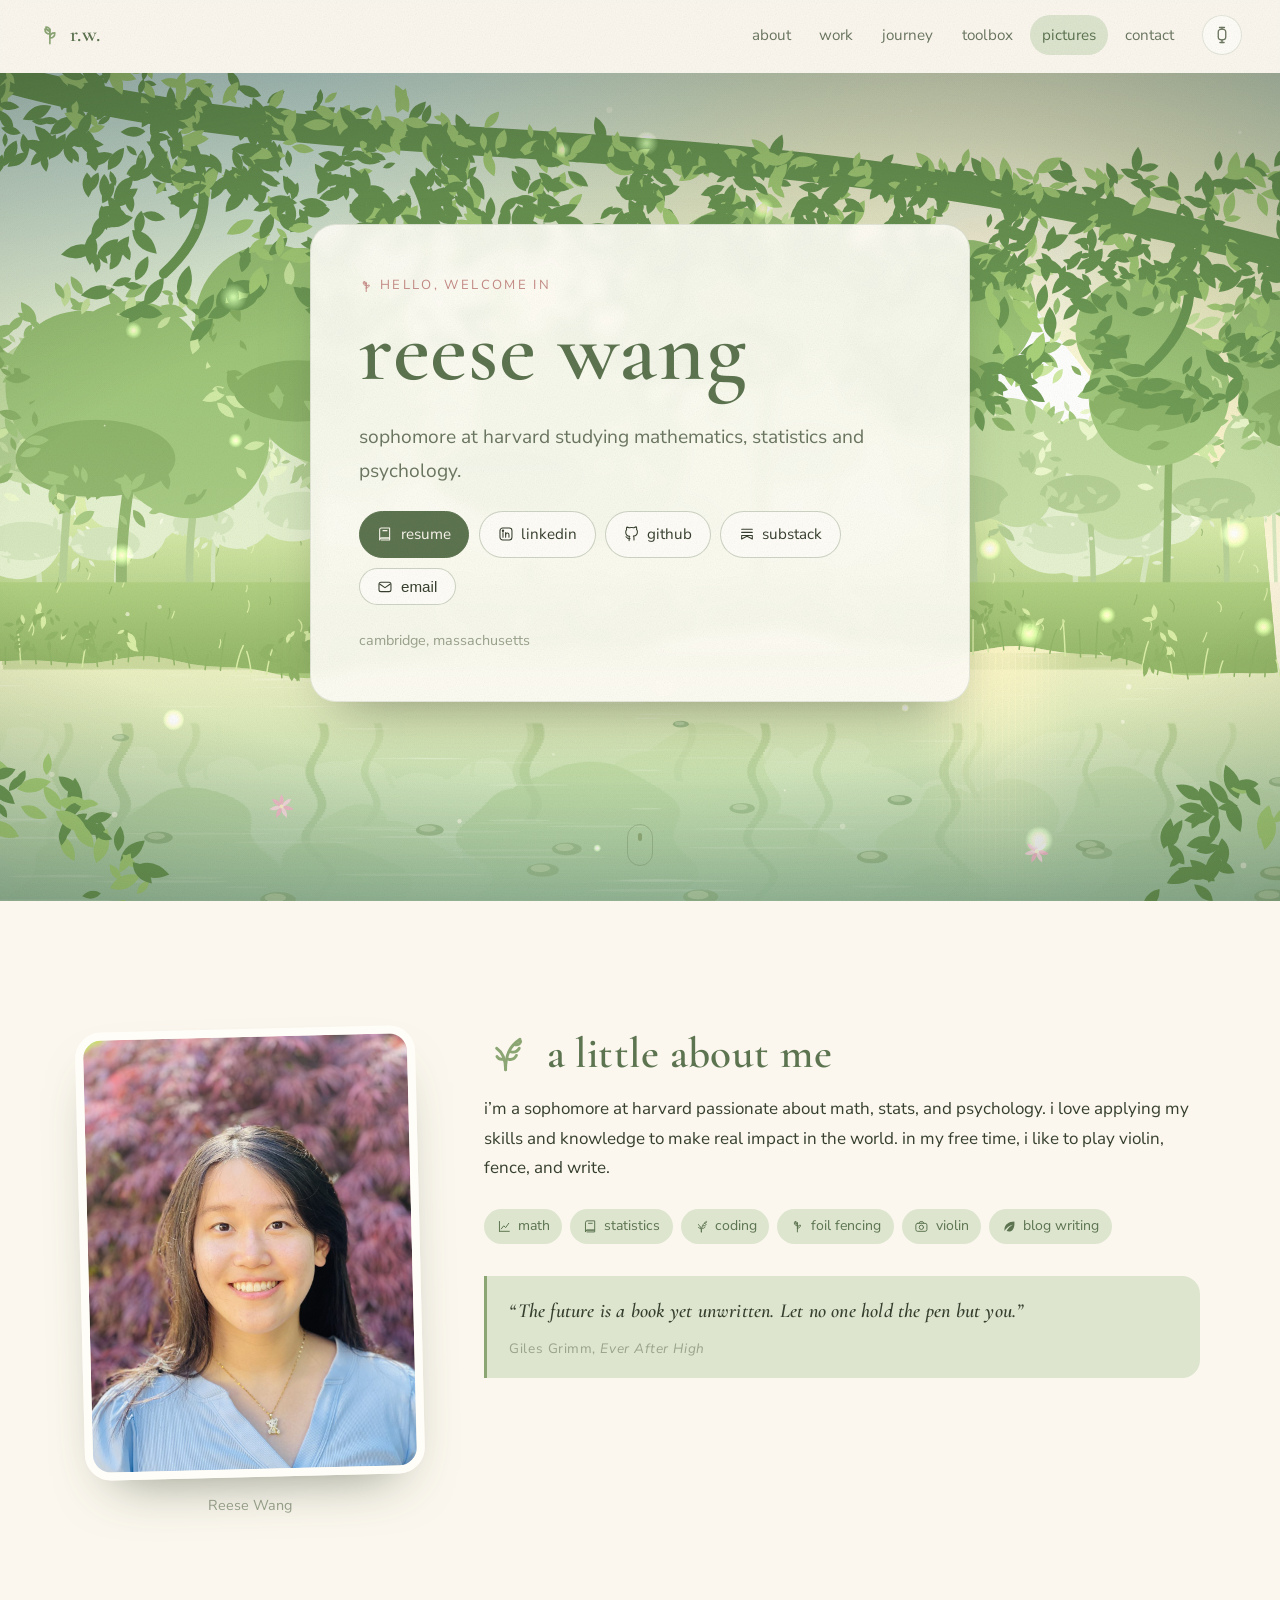
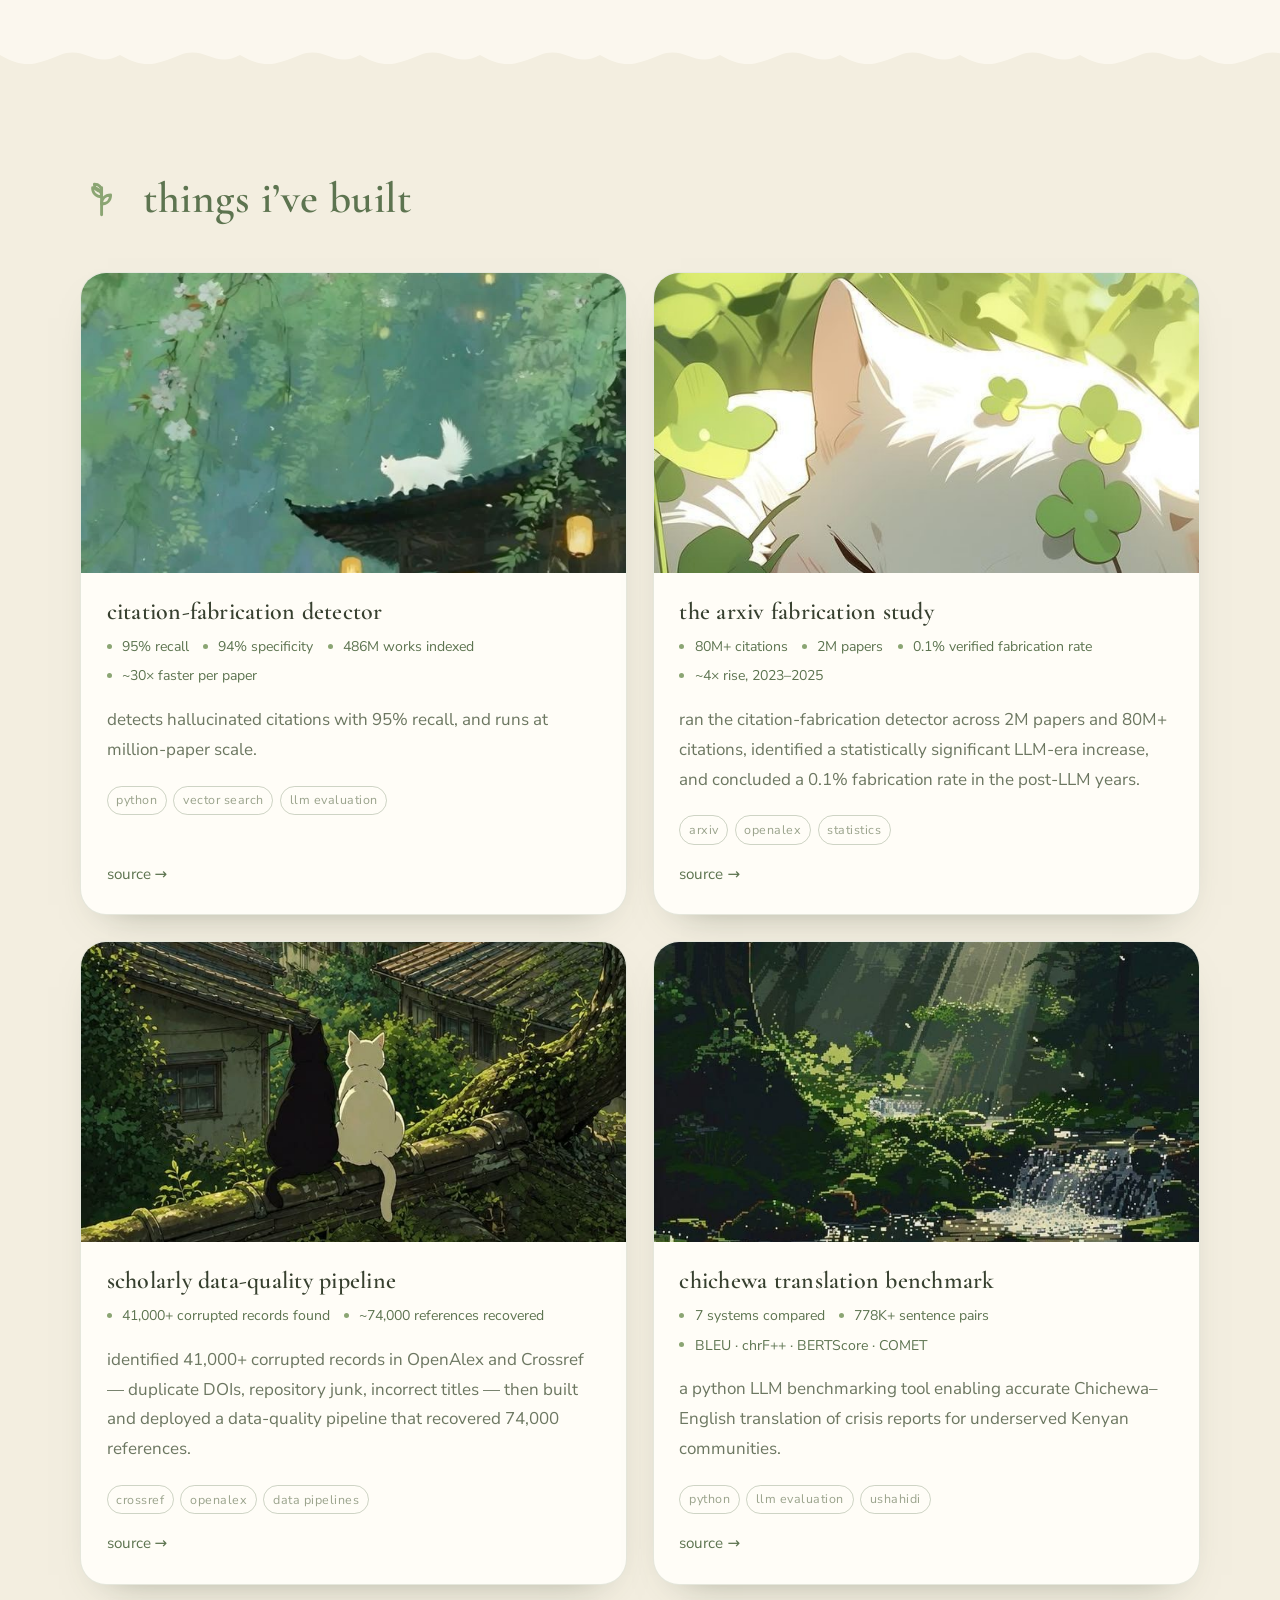
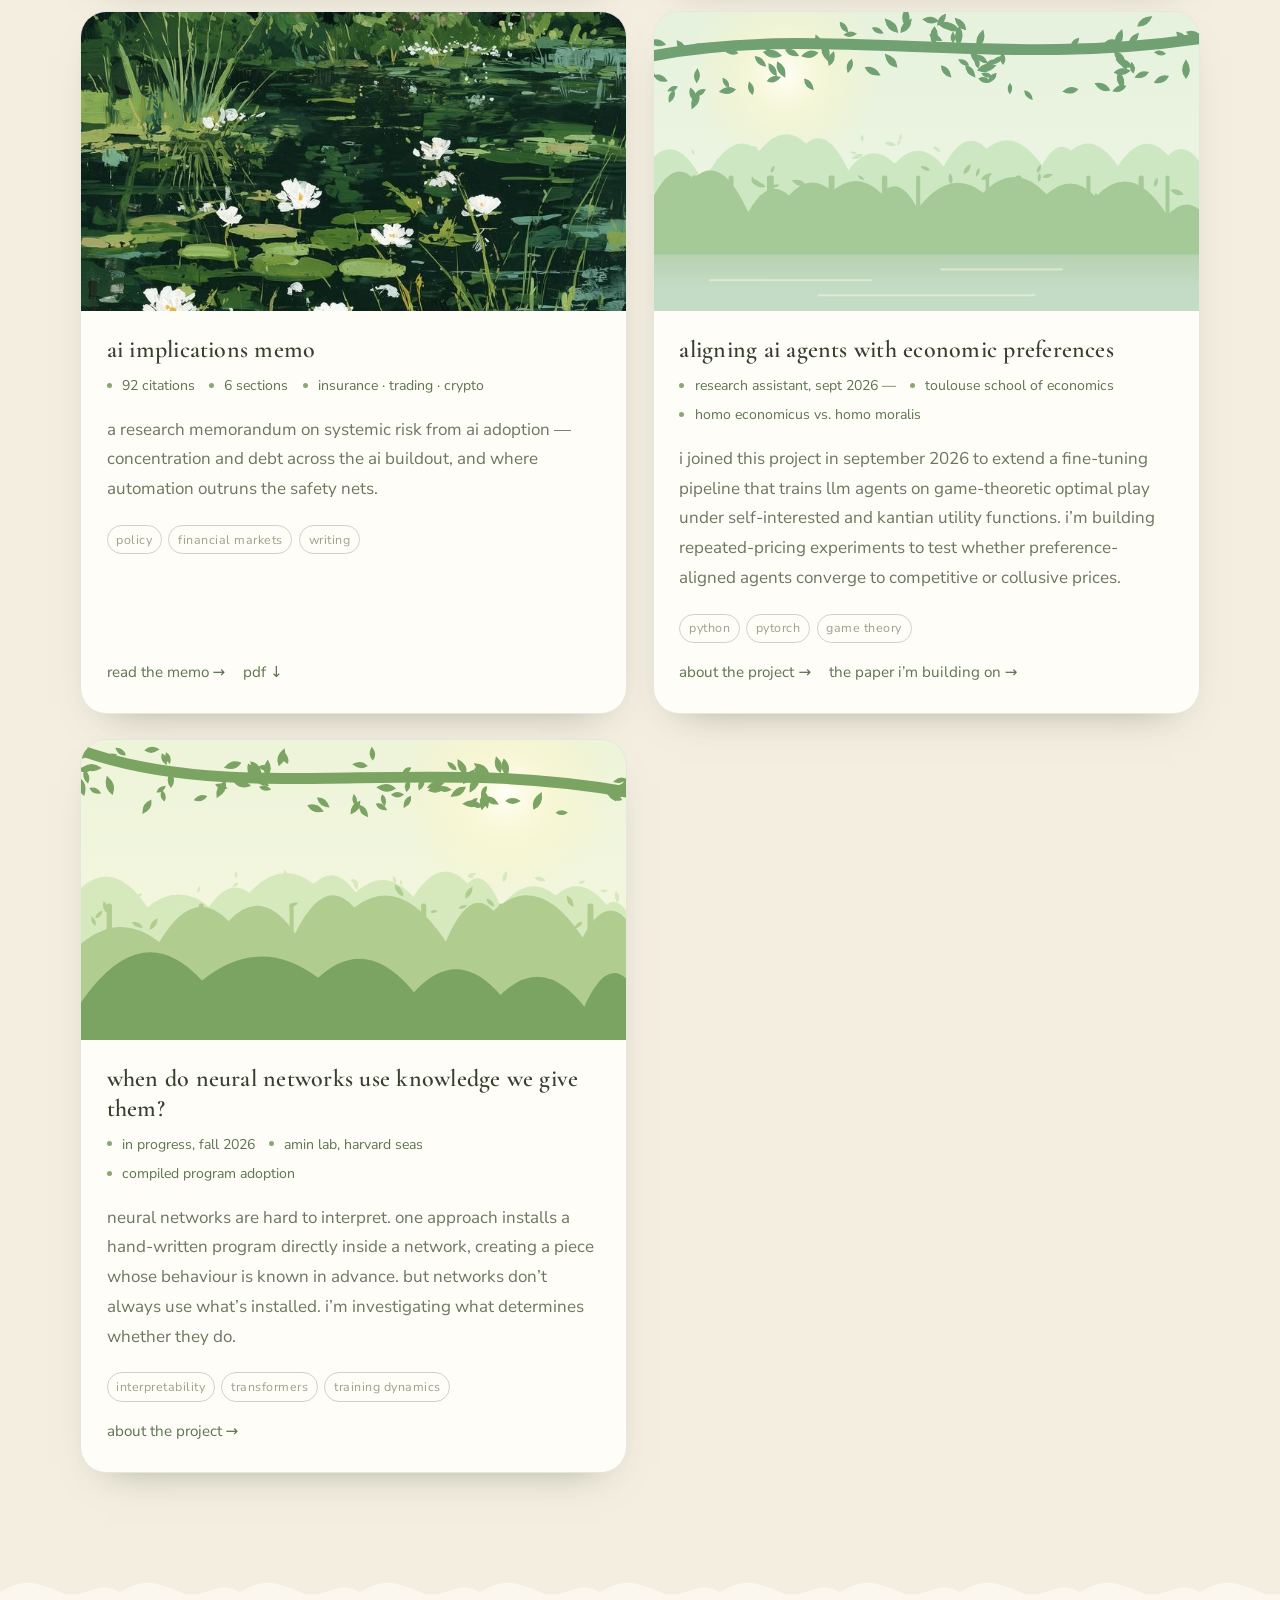
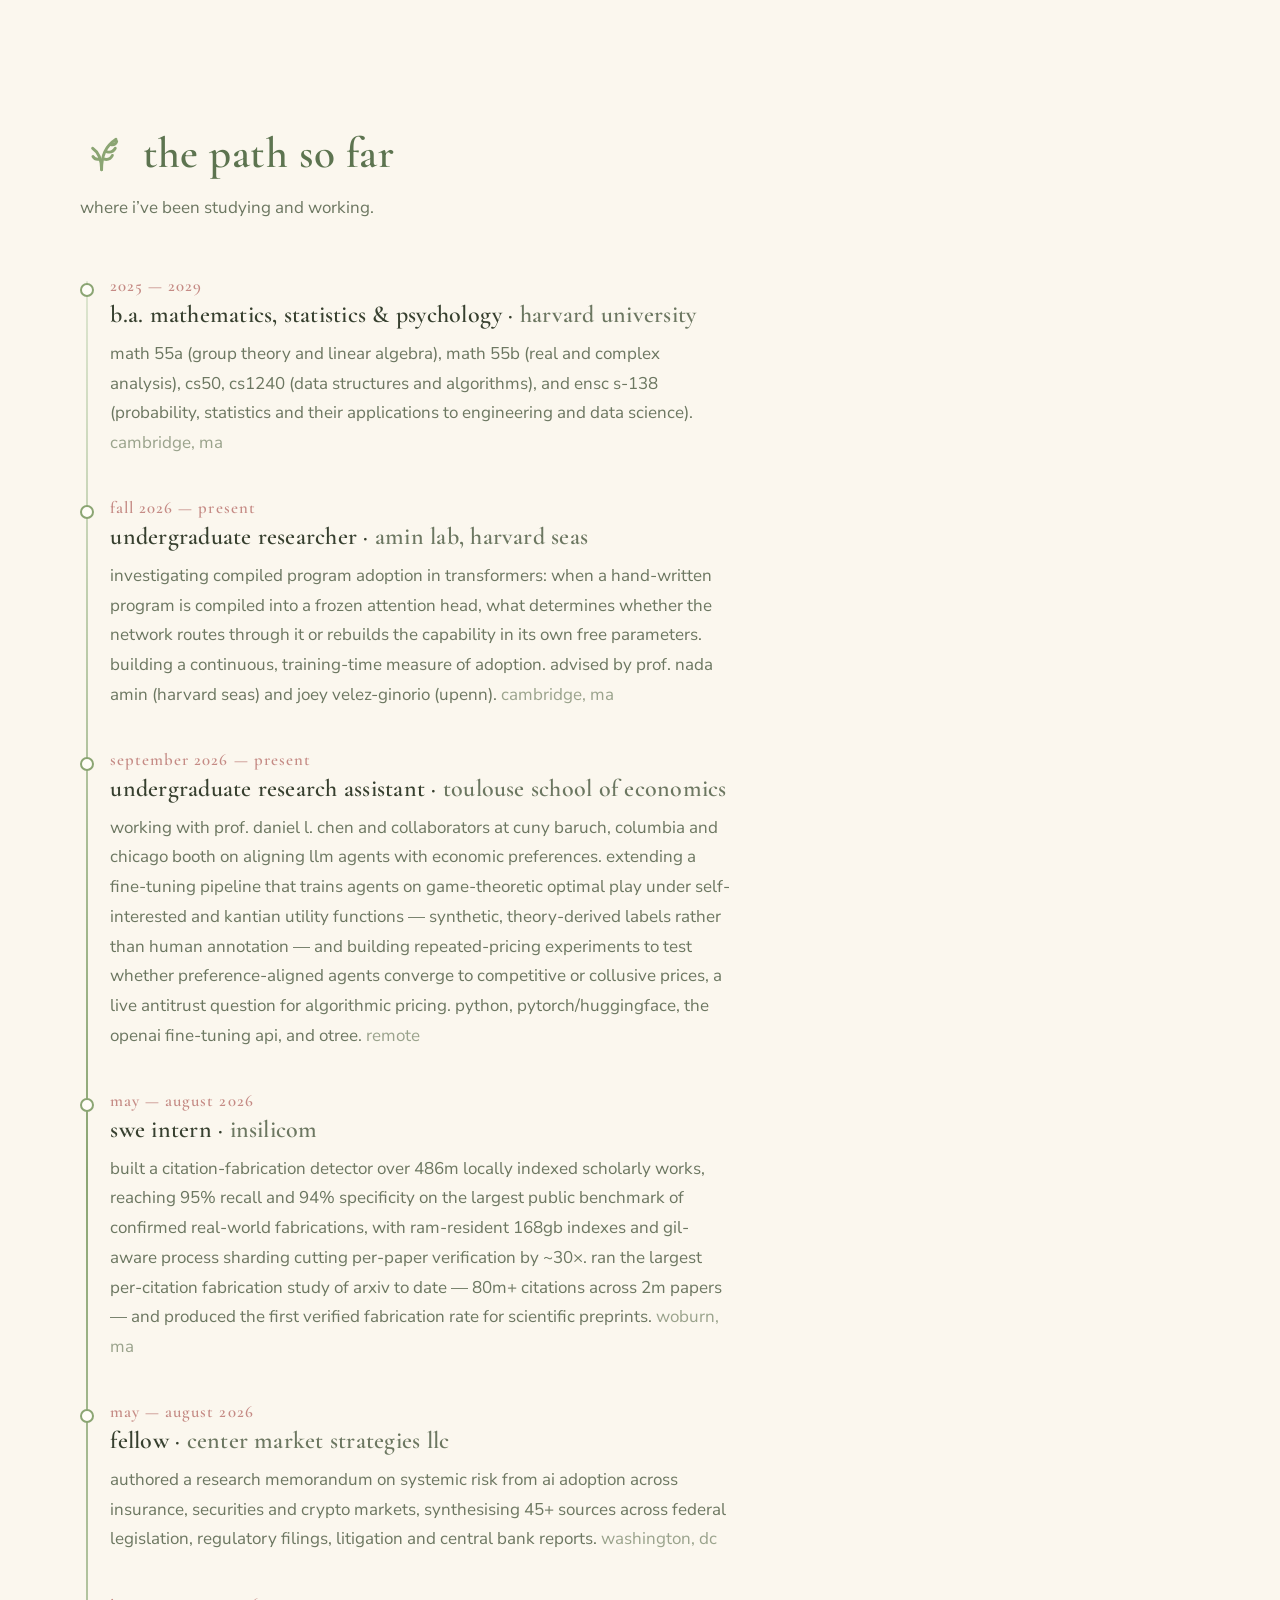
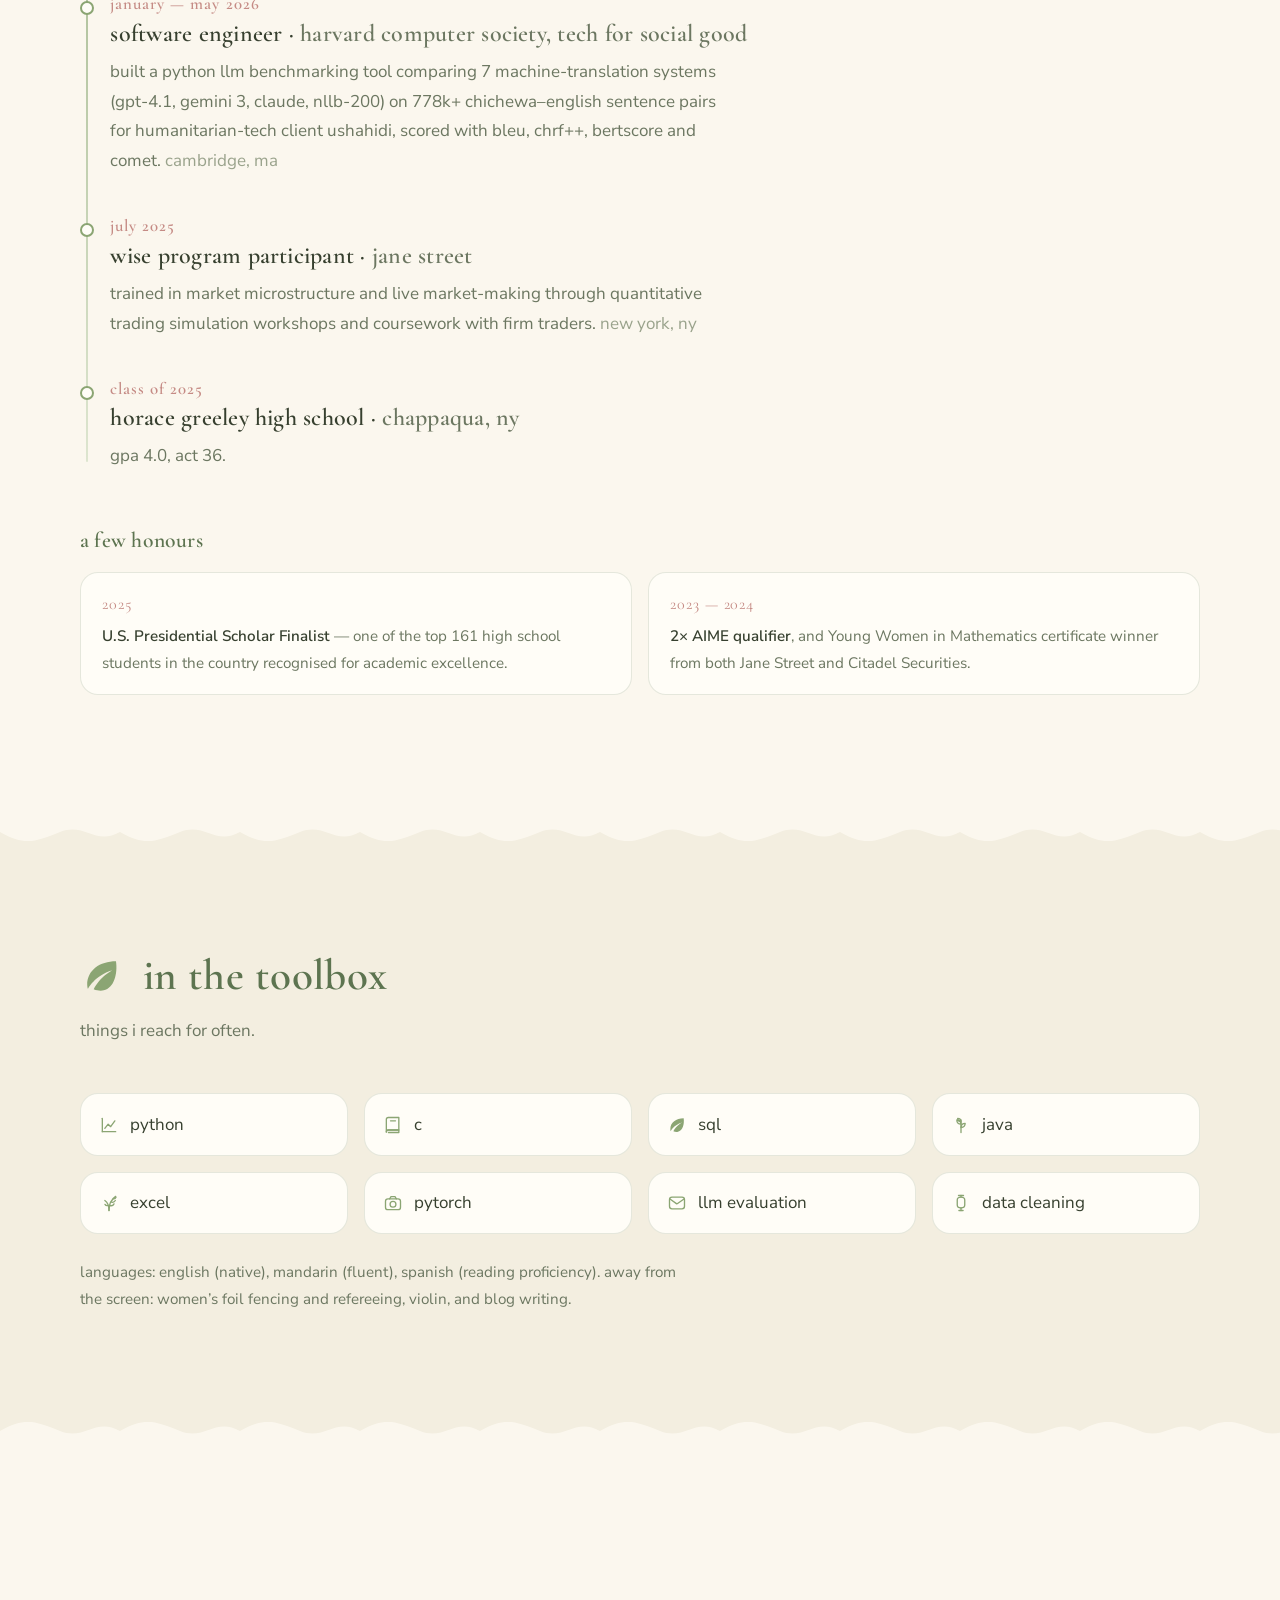
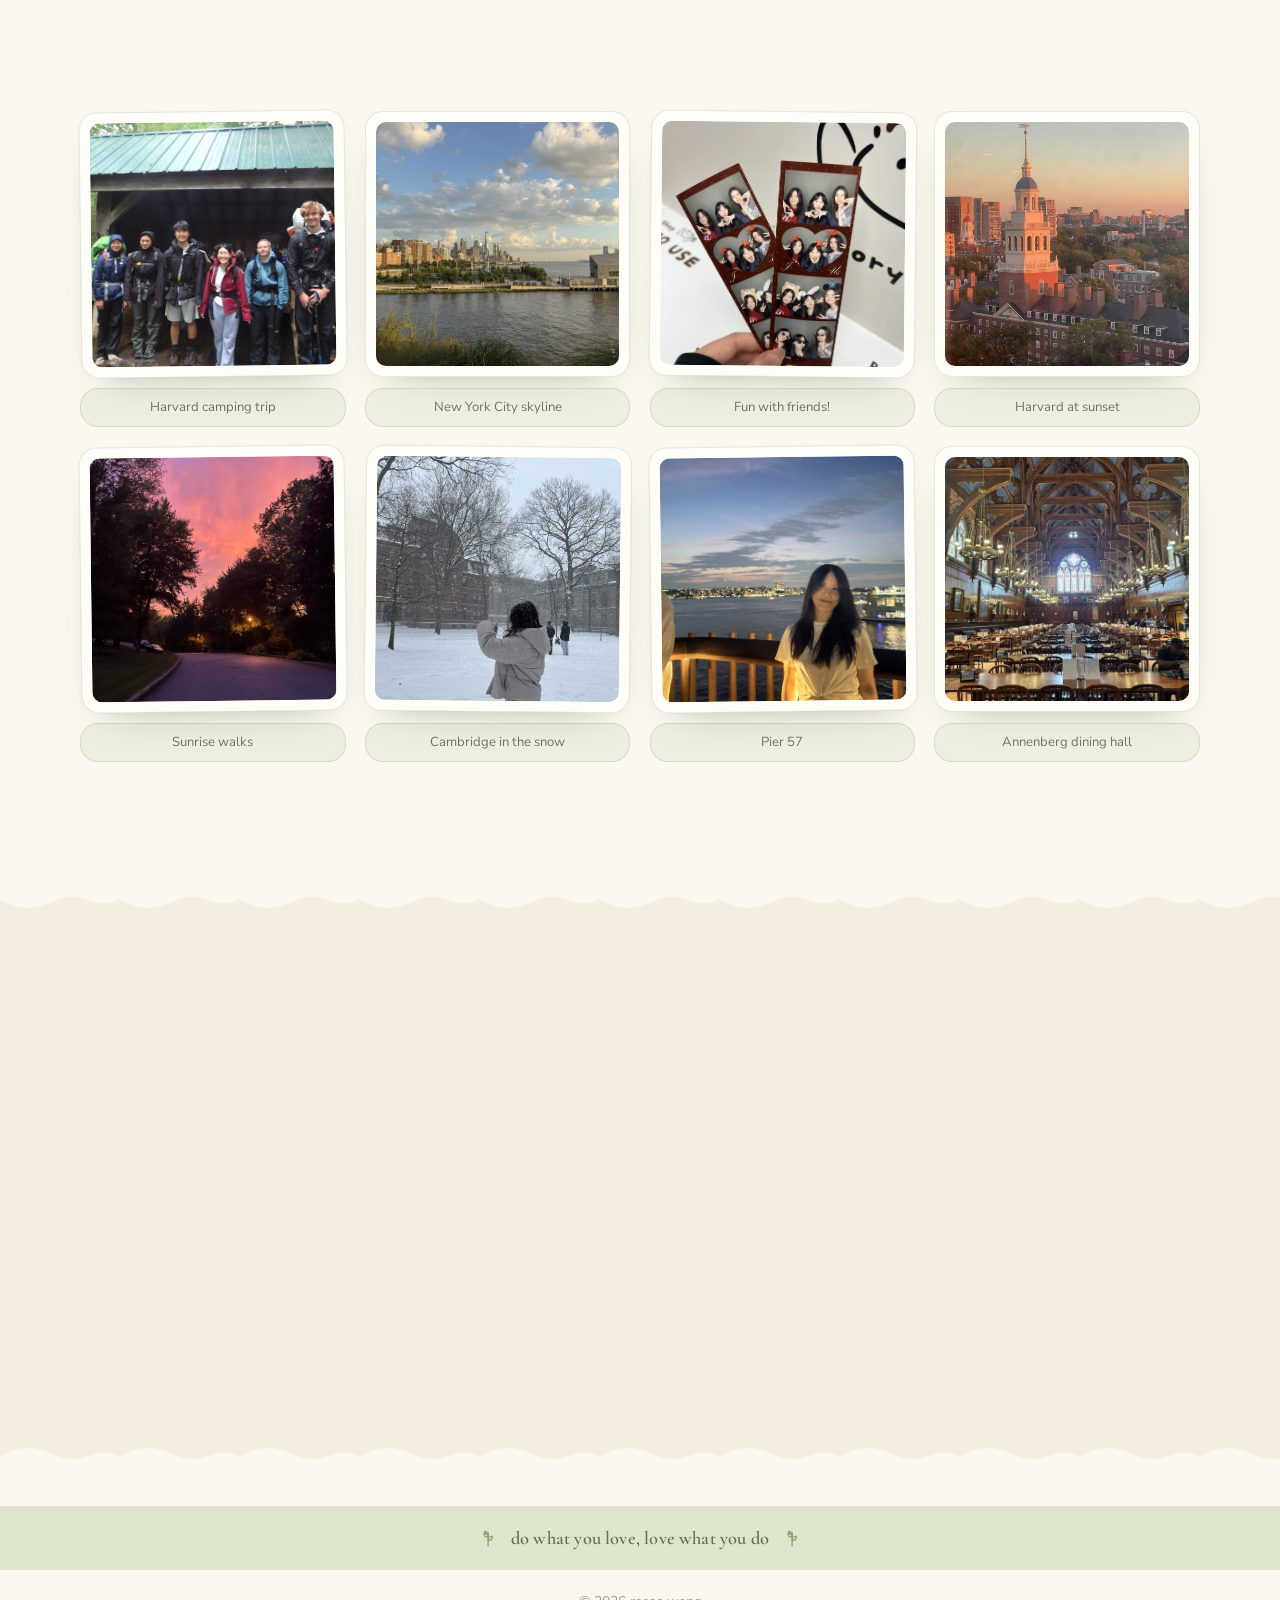
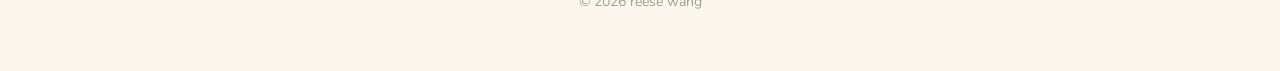
==== commit c8911be1: "Add the compiled-program-adoption project A seventh card in the work section, a timeline entry for t" ====
--- a/index.html
+++ b/index.html
@@ -233,6 +233,24 @@
           </p>
         </div>
       </article>
+      <article class="card reveal">
+        <div class="card__art card__art--7">
+          <svg viewBox="0 0 400 220" role="img"
+               aria-label="Illustration: a bright clearing above still water"><use href="#art-1"/></svg>
+        </div>
+        <div class="card__body">
+          <h3>when do neural networks use knowledge we give them?</h3>
+          <ul class="stats"><li>in progress, fall 2026</li><li>amin lab, harvard seas</li><li>compiled program adoption</li></ul>
+          <p>neural networks are hard to interpret. one approach installs a hand-written program
+             directly inside a network, creating a piece whose behaviour is known in advance. but
+             networks don&rsquo;t always use what&rsquo;s installed. i&rsquo;m investigating what
+             determines whether they do.</p>
+          <ul class="tags"><li>interpretability</li><li>transformers</li><li>training dynamics</li></ul>
+          <p class="card__links">
+            <a href="compiled-programs.html">about the project &rarr;</a>
+          </p>
+        </div>
+      </article>
     </div>
   </div>
 </section>
@@ -250,6 +268,11 @@
         <span class="timeline__when">2025 — 2029</span>
         <h3>b.a. mathematics, statistics &amp; psychology · <em>harvard university</em></h3>
         <p>math 55a (group theory and linear algebra), math 55b (real and complex analysis), cs50, cs1240 (data structures and algorithms), and ensc s-138 (probability, statistics and their applications to engineering and data science). <em>cambridge, ma</em></p>
+      </li>
+      <li class="reveal">
+        <span class="timeline__when">fall 2026 — present</span>
+        <h3>undergraduate researcher · <em>amin lab, harvard seas</em></h3>
+        <p>investigating compiled program adoption in transformers: when a hand-written program is compiled into a frozen attention head, what determines whether the network routes through it or rebuilds the capability in its own free parameters. building a continuous, training-time measure of adoption. advised by prof. nada amin (harvard seas) and joey velez-ginorio (upenn). <em>cambridge, ma</em></p>
       </li>
       <li class="reveal">
         <span class="timeline__when">september 2026 — present</span>
--- a/assets/css/styles.css
+++ b/assets/css/styles.css
@@ -413,6 +413,8 @@
                 --art-tree: #85a45c; --art-water: #d2dfb8; }
 .card__art--6 { --art-sky: #e6f2dd; --art-far: #cee7c3; --art-near: #a6ca97;
                 --art-tree: #71a173; --art-water: #c4dcc6; }
+.card__art--7 { --art-sky: #eef4d9; --art-far: #d6e9bd; --art-near: #b0cd8f;
+                --art-tree: #7ba463; --art-water: #cde2c2; }
 
 .a-sky    { fill: var(--art-sky); }
 .a-far    { fill: var(--art-far); }
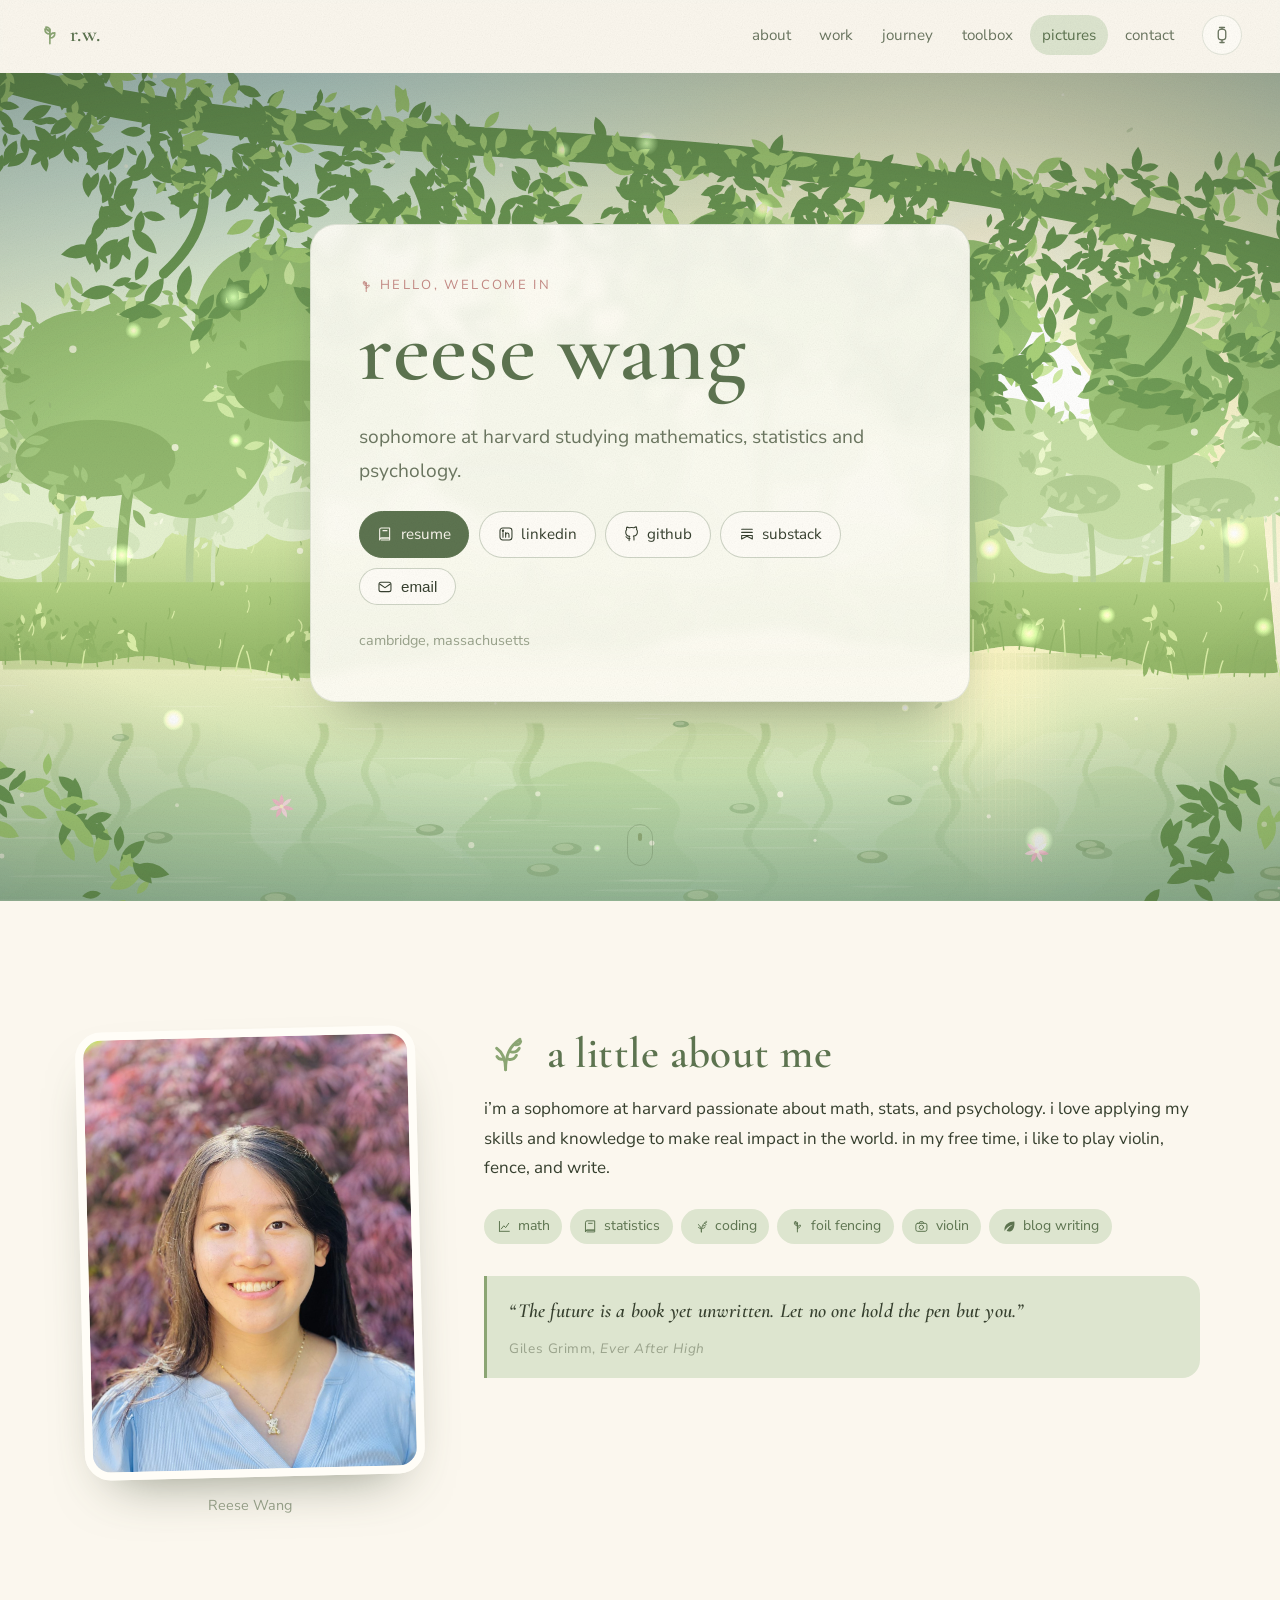
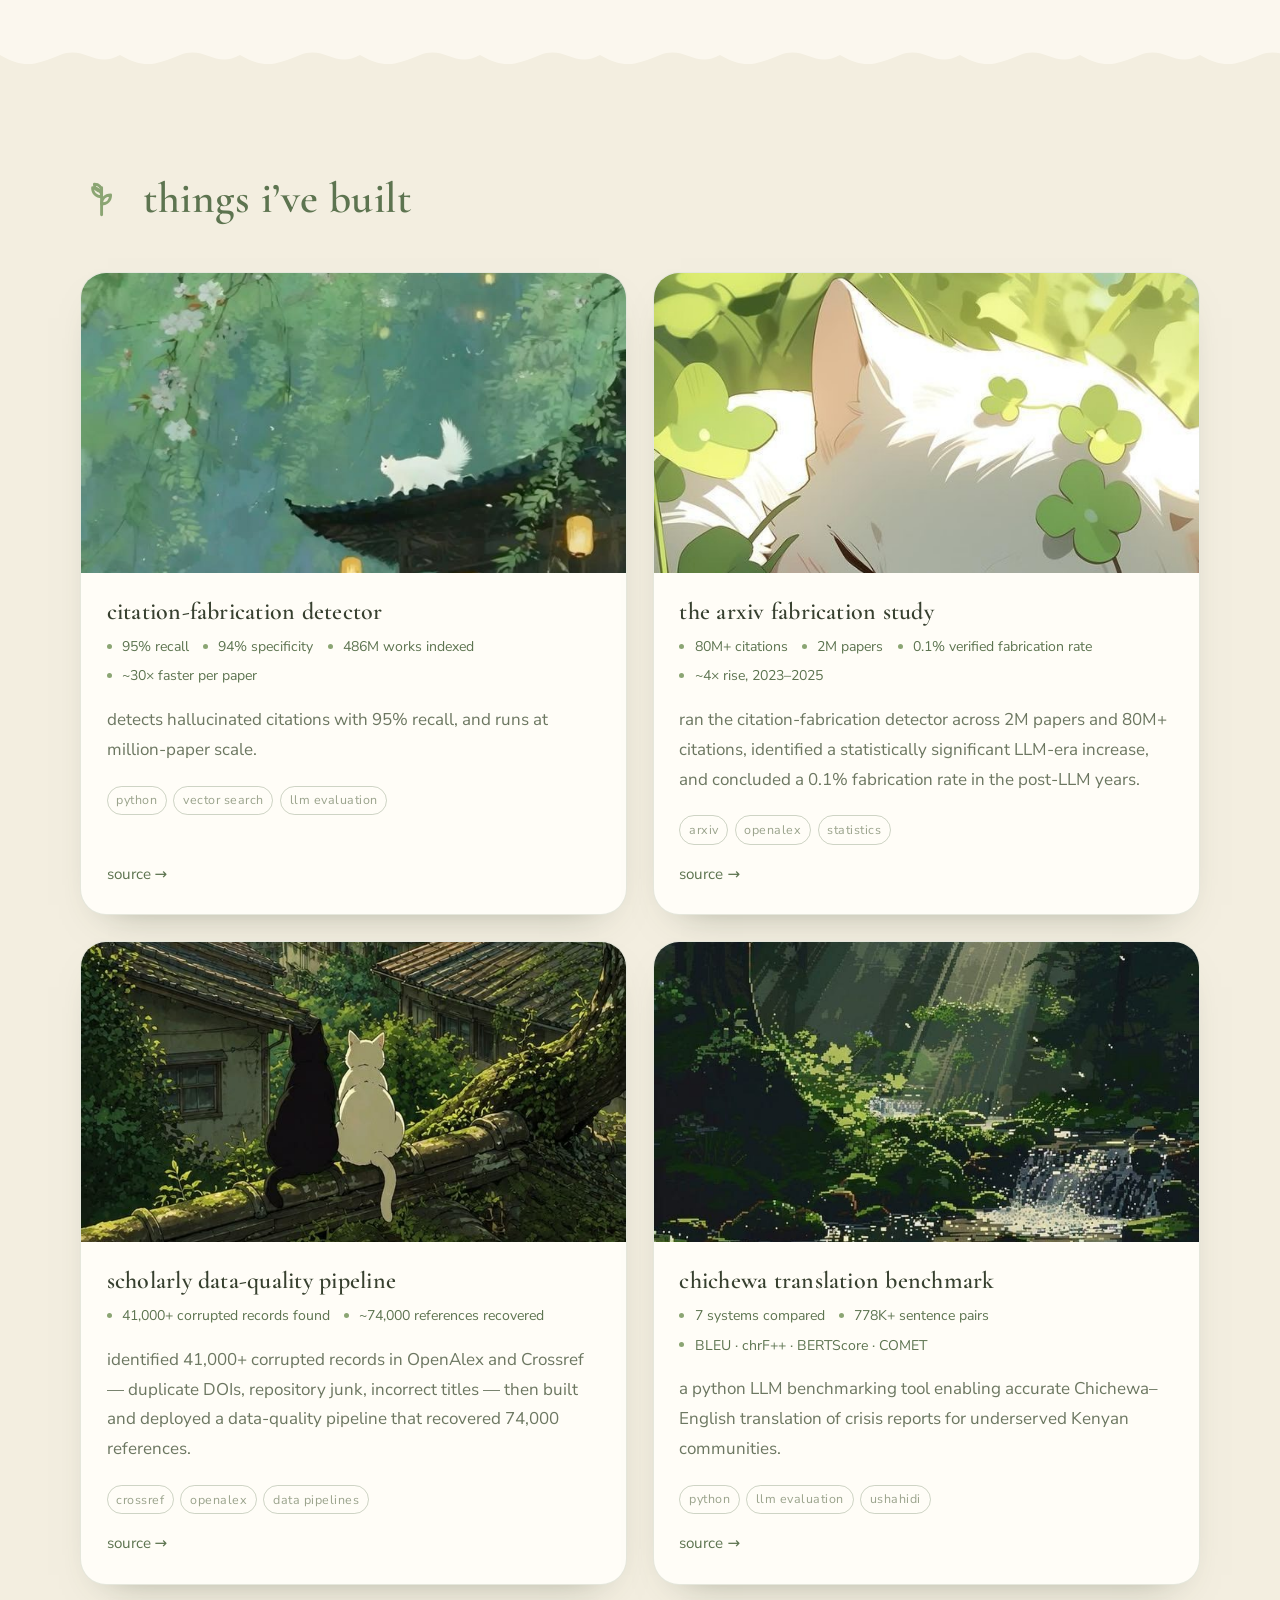
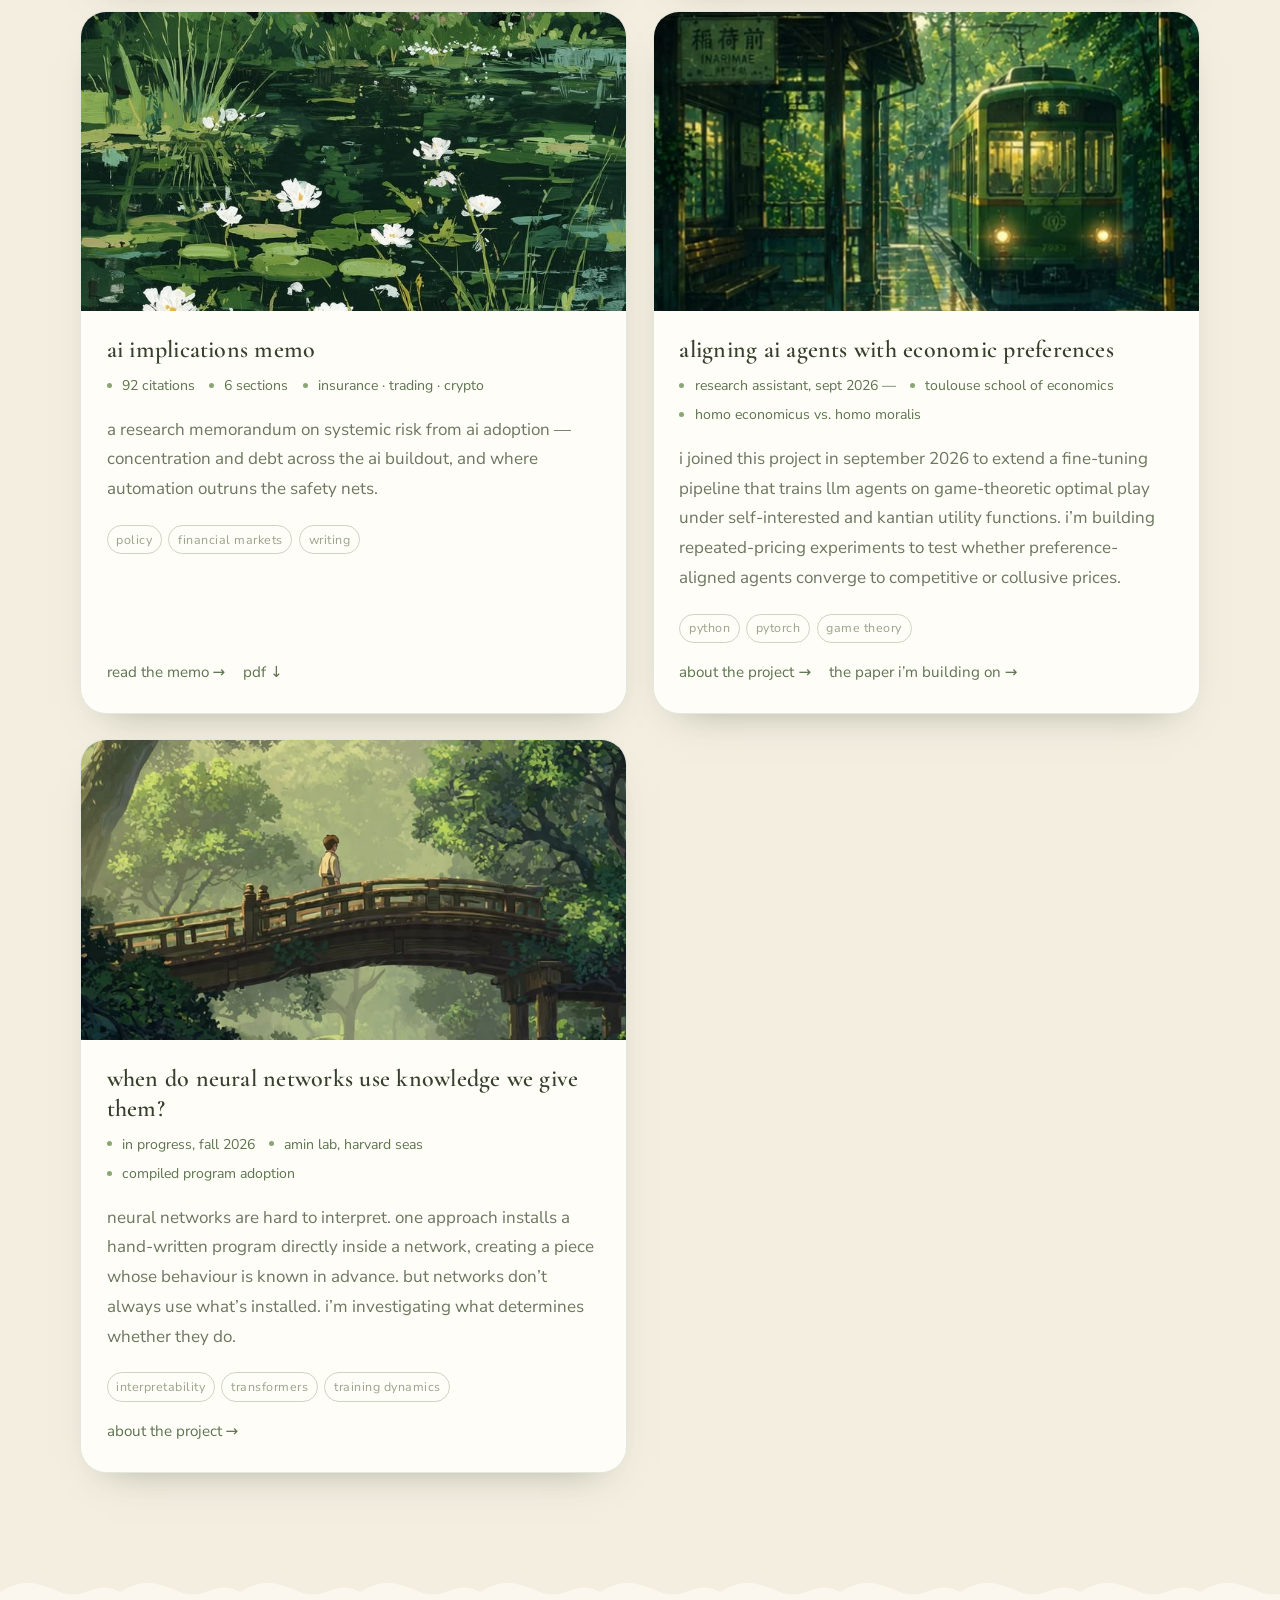
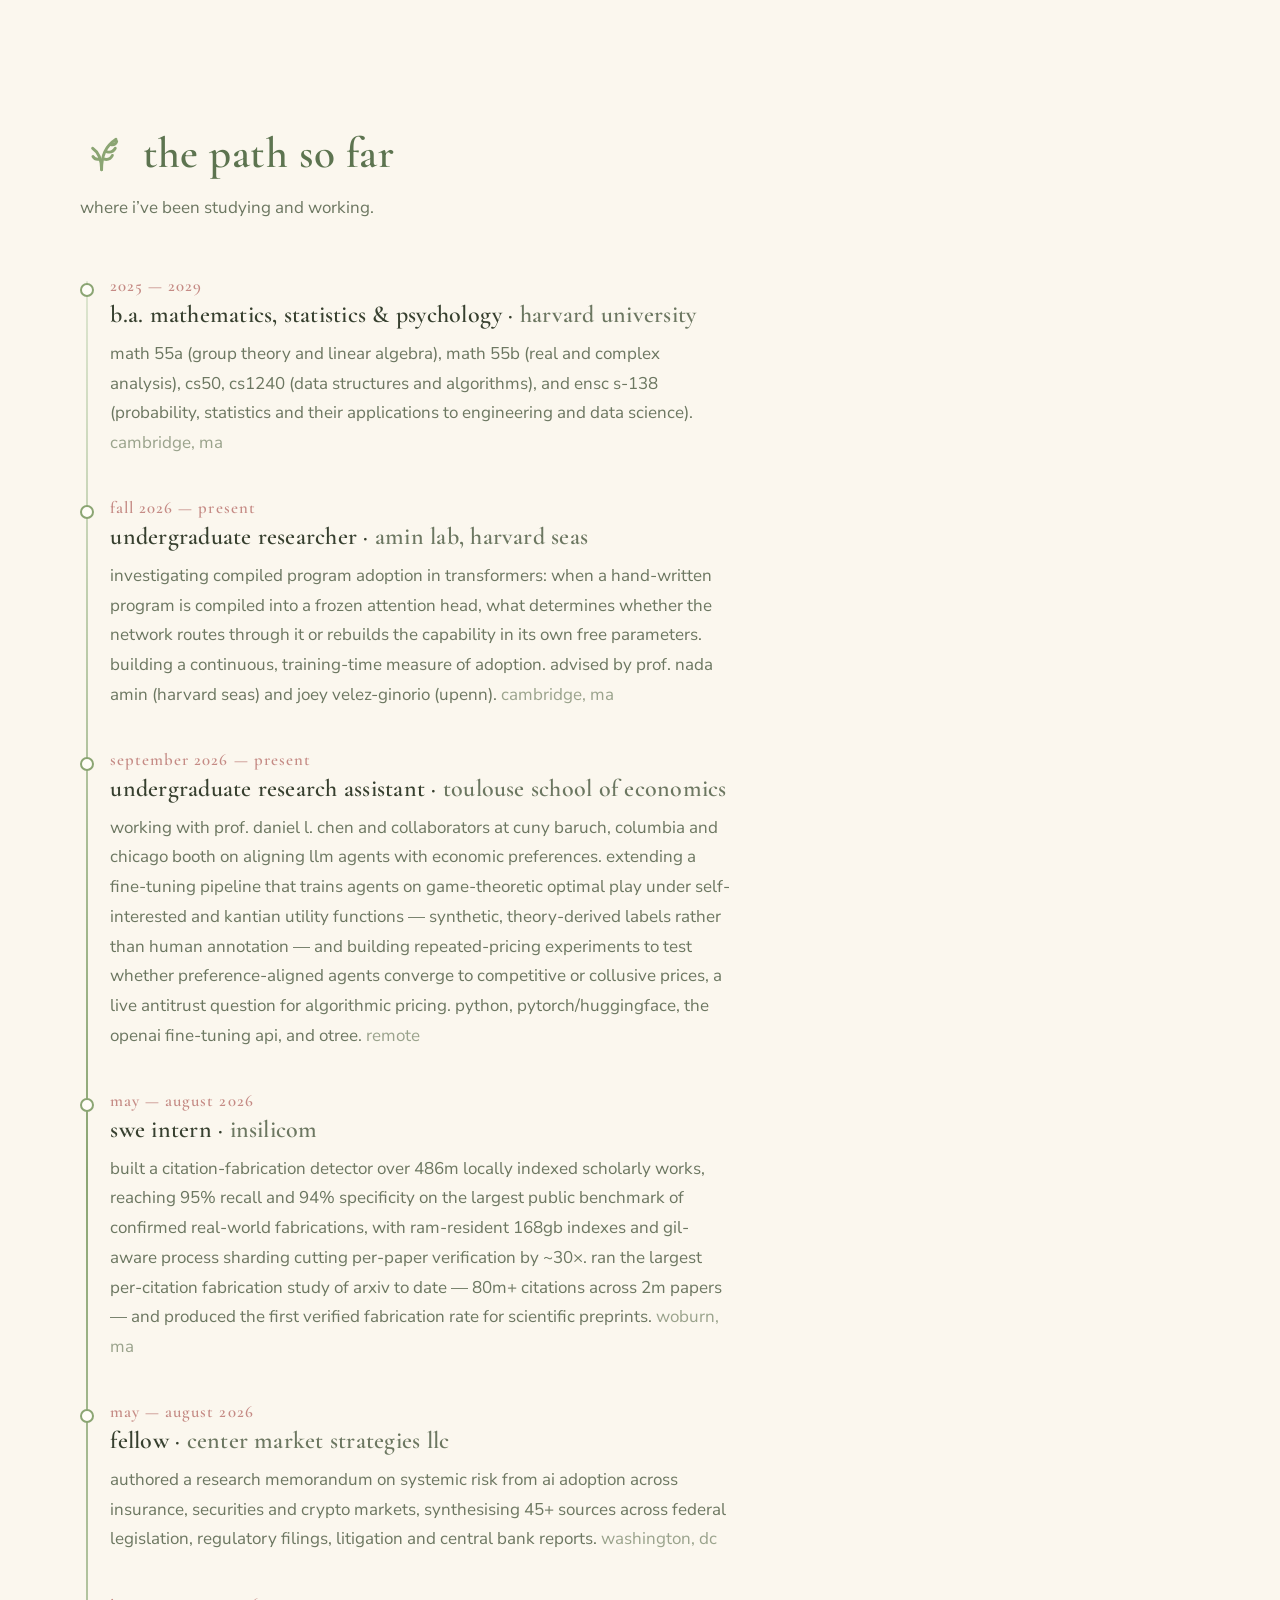
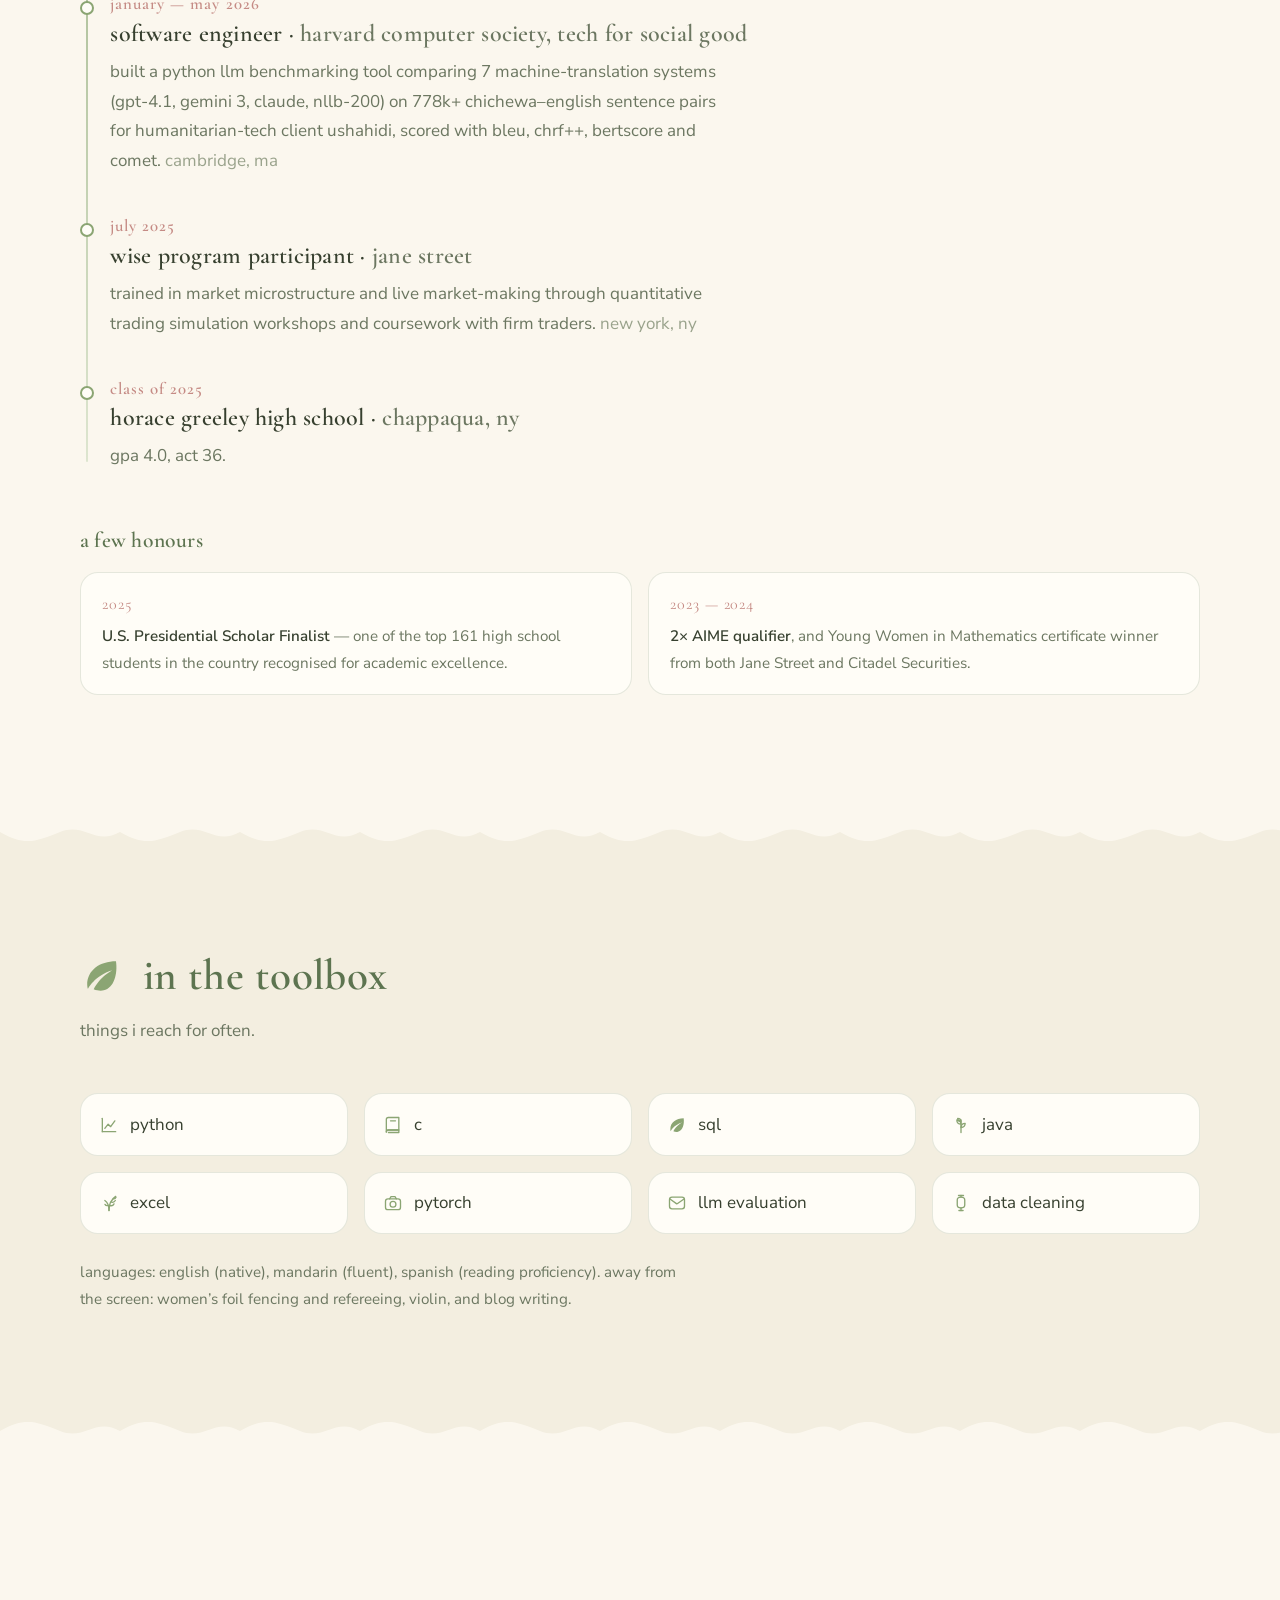
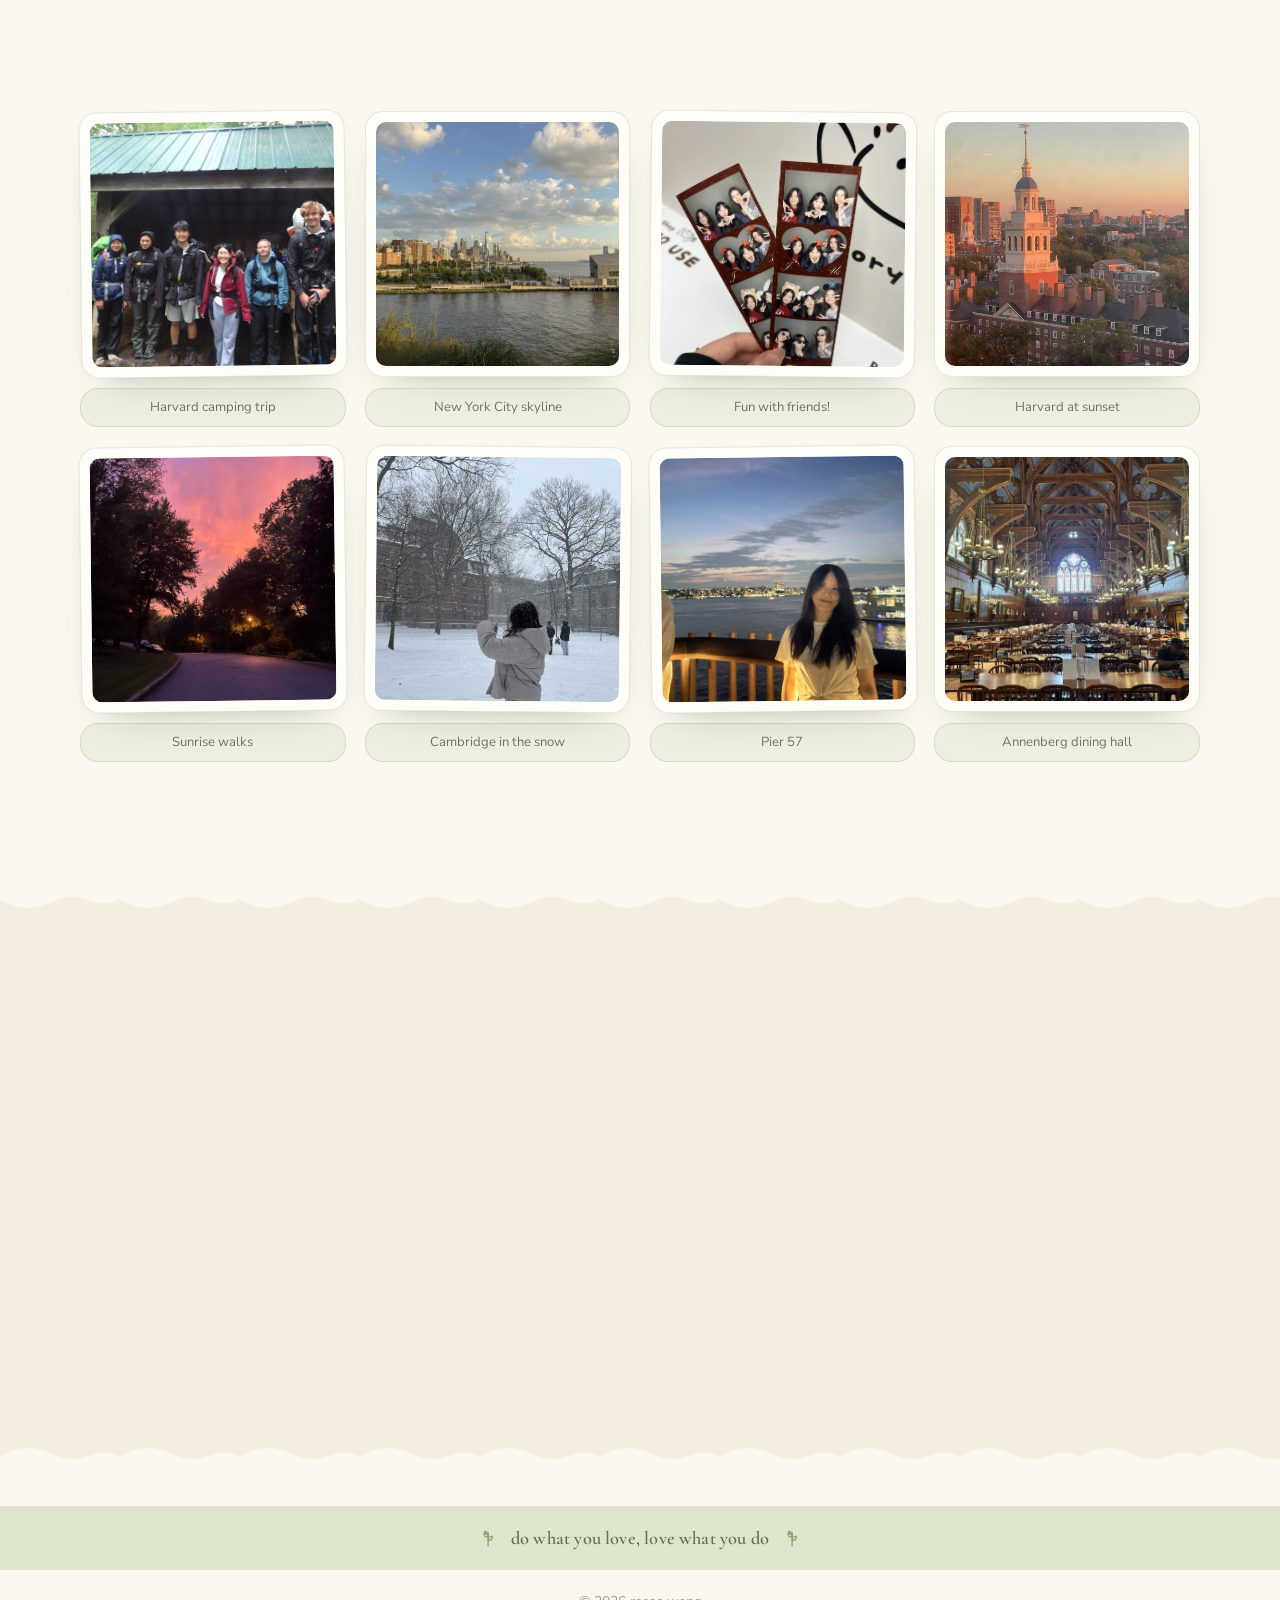
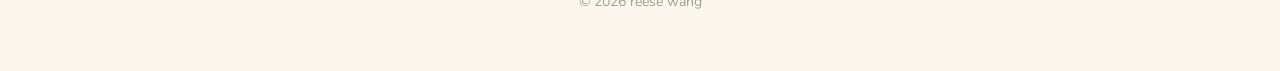
==== commit 5827ada2: "Use the real art on the two research cards card-6.jpg (icon6) and card-7.jpg (icon7) from Reese's Dr" ====
--- a/index.html
+++ b/index.html
@@ -216,8 +216,8 @@
       </article>
       <article class="card reveal">
         <div class="card__art card__art--6">
-          <svg viewBox="0 0 400 220" role="img"
-               aria-label="Illustration: a quiet green clearing at first light"><use href="#art-3"/></svg>
+          <img src="assets/img/card-6.jpg" alt="Illustration: a green tram waiting at a rain-wet forest station"
+               loading="lazy" width="533" height="722" />
         </div>
         <div class="card__body">
           <h3>aligning ai agents with economic preferences</h3>
@@ -235,8 +235,8 @@
       </article>
       <article class="card reveal">
         <div class="card__art card__art--7">
-          <svg viewBox="0 0 400 220" role="img"
-               aria-label="Illustration: a bright clearing above still water"><use href="#art-1"/></svg>
+          <img src="assets/img/card-7.jpg" alt="Illustration: a figure on a wooden bridge over a still green stream"
+               loading="lazy" width="736" height="1308" />
         </div>
         <div class="card__body">
           <h3>when do neural networks use knowledge we give them?</h3>
--- a/assets/css/styles.css
+++ b/assets/css/styles.css
@@ -401,6 +401,8 @@
 .card__art--3 img { object-position: 50% 56%; }
 .card__art--4 img { object-position: 50% 58%; }
 .card__art--5 img { object-position: 50% 62%; }
+.card__art--6 img { object-position: 50% 52%; }
+.card__art--7 img { object-position: 50% 58%; }
 
 /* each card gets its own clearing and its own hour */
 .card__art--1 { --art-sky: #e8f4d4; --art-far: #cfe6b4; --art-near: #a3c880;
@@ -411,10 +413,6 @@
                 --art-tree: #6a9c85; --art-water: #b9d8ca; }
 .card__art--4 { --art-sky: #f1f3d2; --art-far: #ddebb5; --art-near: #b3c581;
                 --art-tree: #85a45c; --art-water: #d2dfb8; }
-.card__art--6 { --art-sky: #e6f2dd; --art-far: #cee7c3; --art-near: #a6ca97;
-                --art-tree: #71a173; --art-water: #c4dcc6; }
-.card__art--7 { --art-sky: #eef4d9; --art-far: #d6e9bd; --art-near: #b0cd8f;
-                --art-tree: #7ba463; --art-water: #cde2c2; }
 
 .a-sky    { fill: var(--art-sky); }
 .a-far    { fill: var(--art-far); }
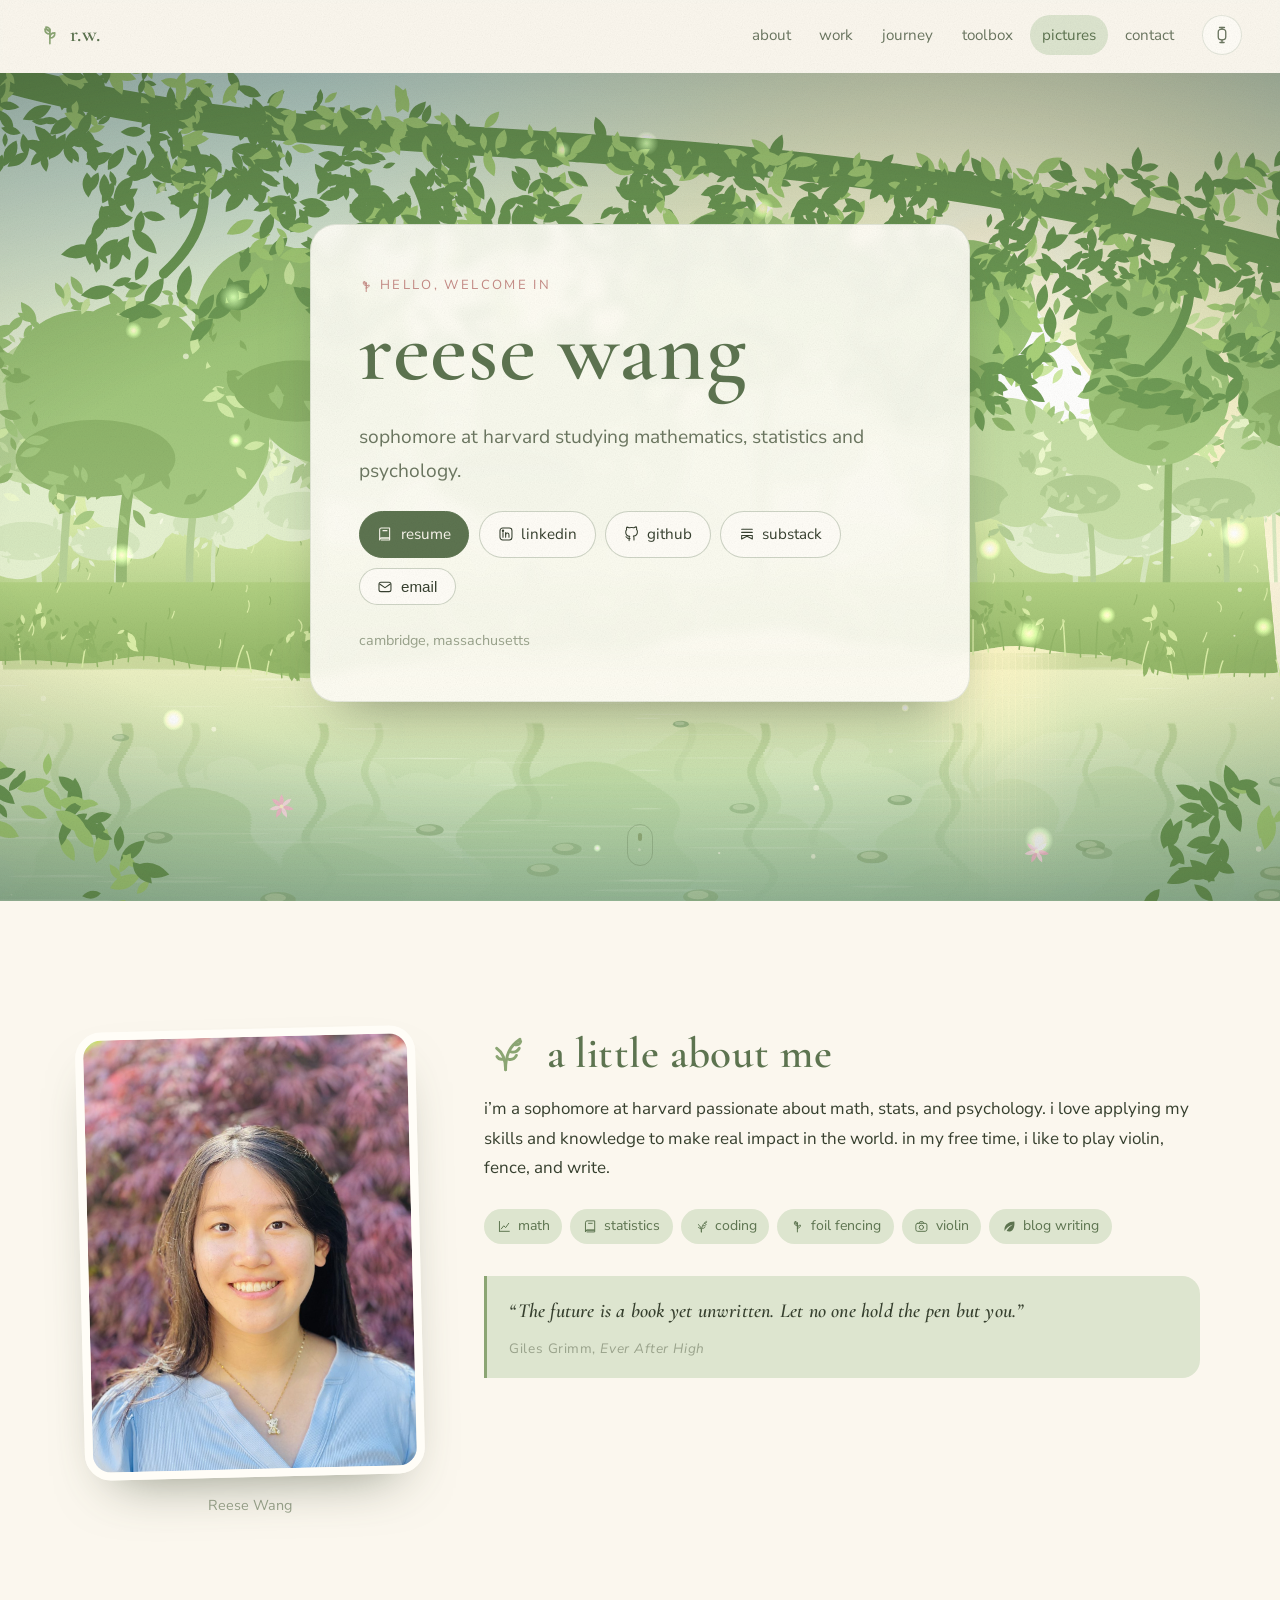
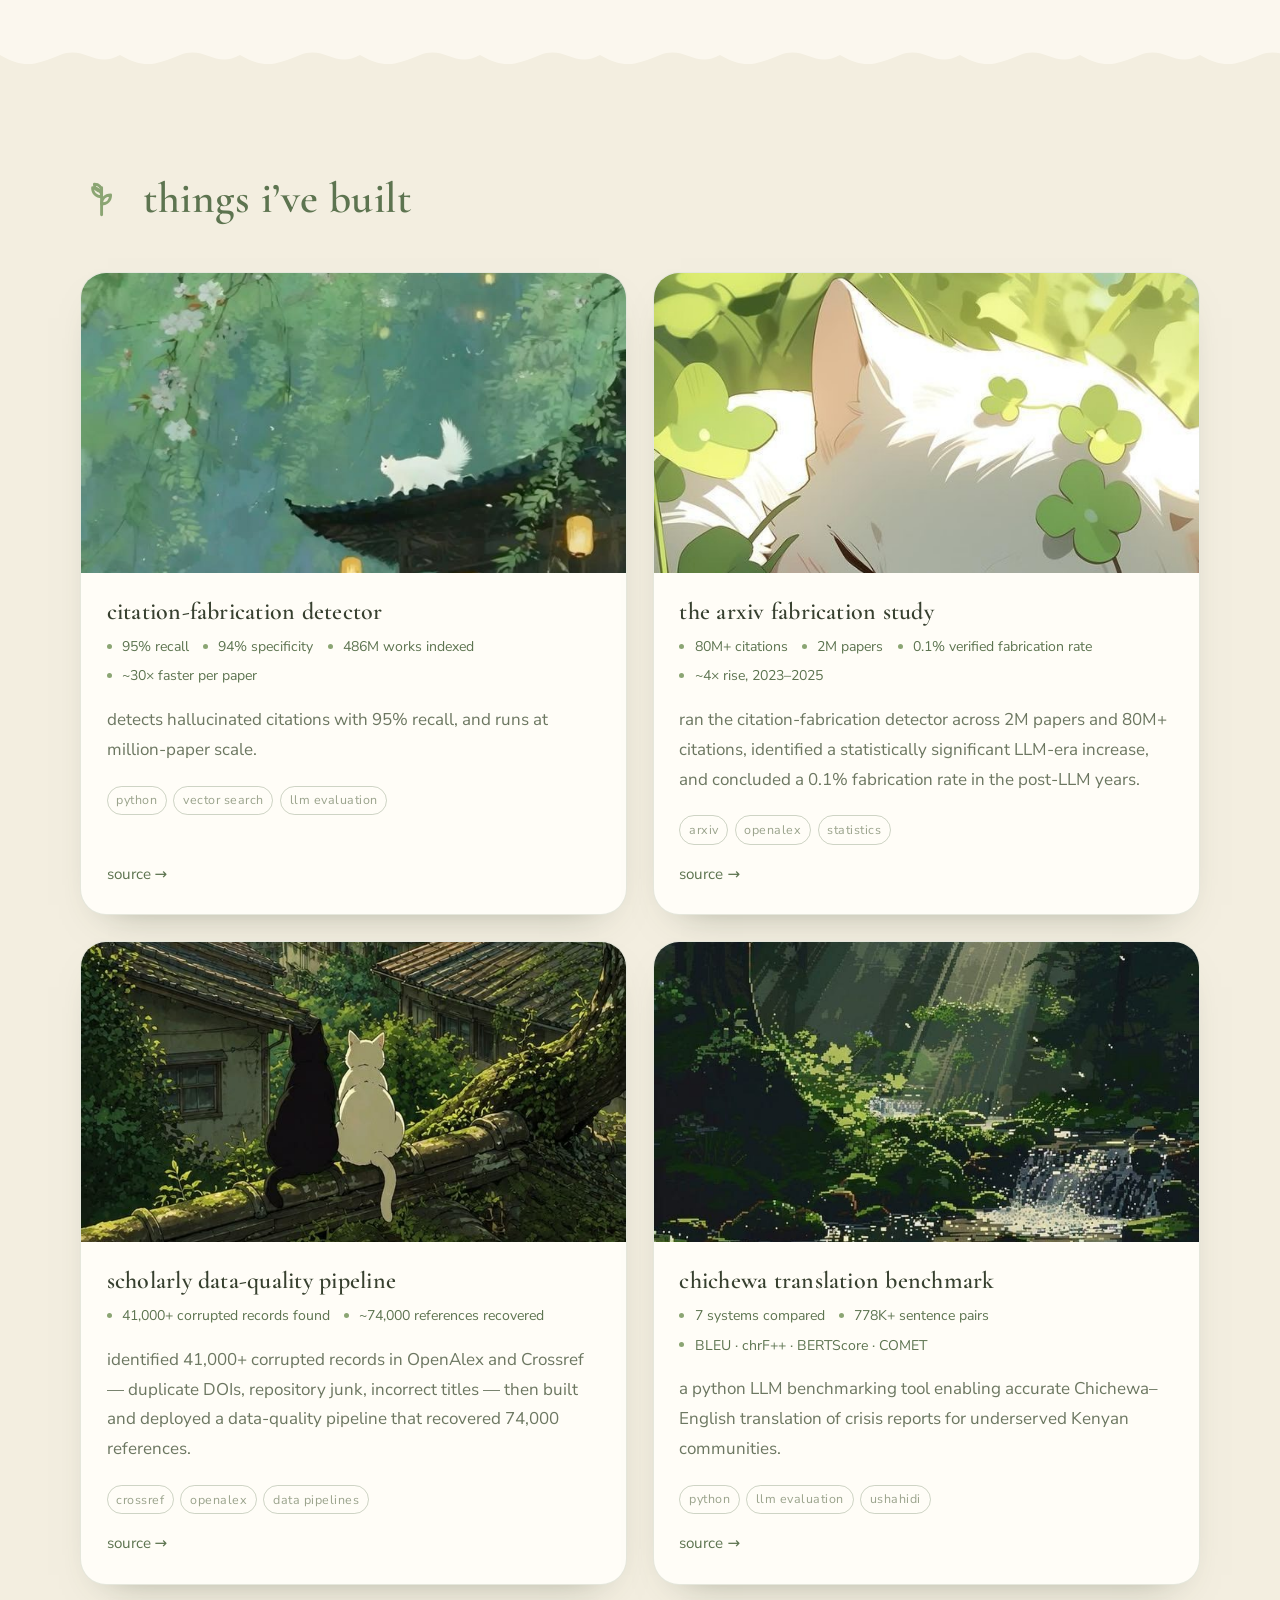
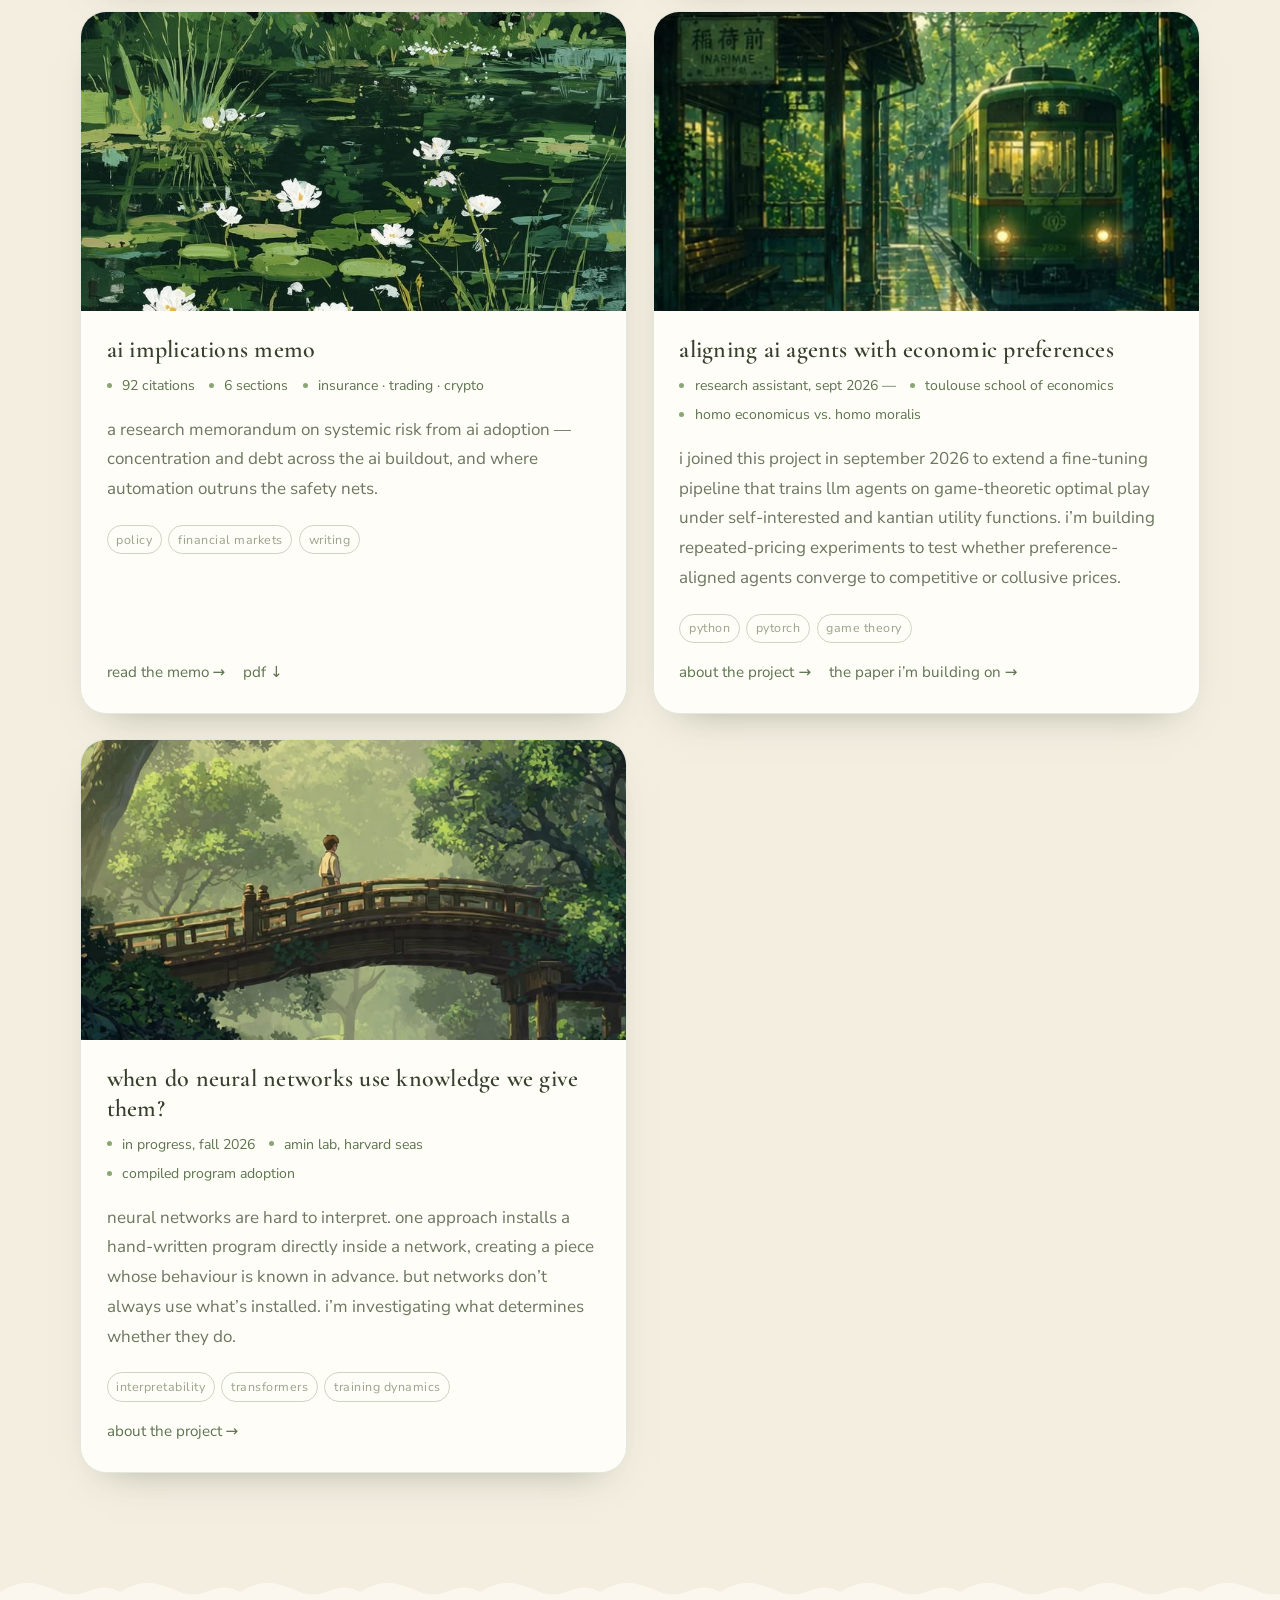
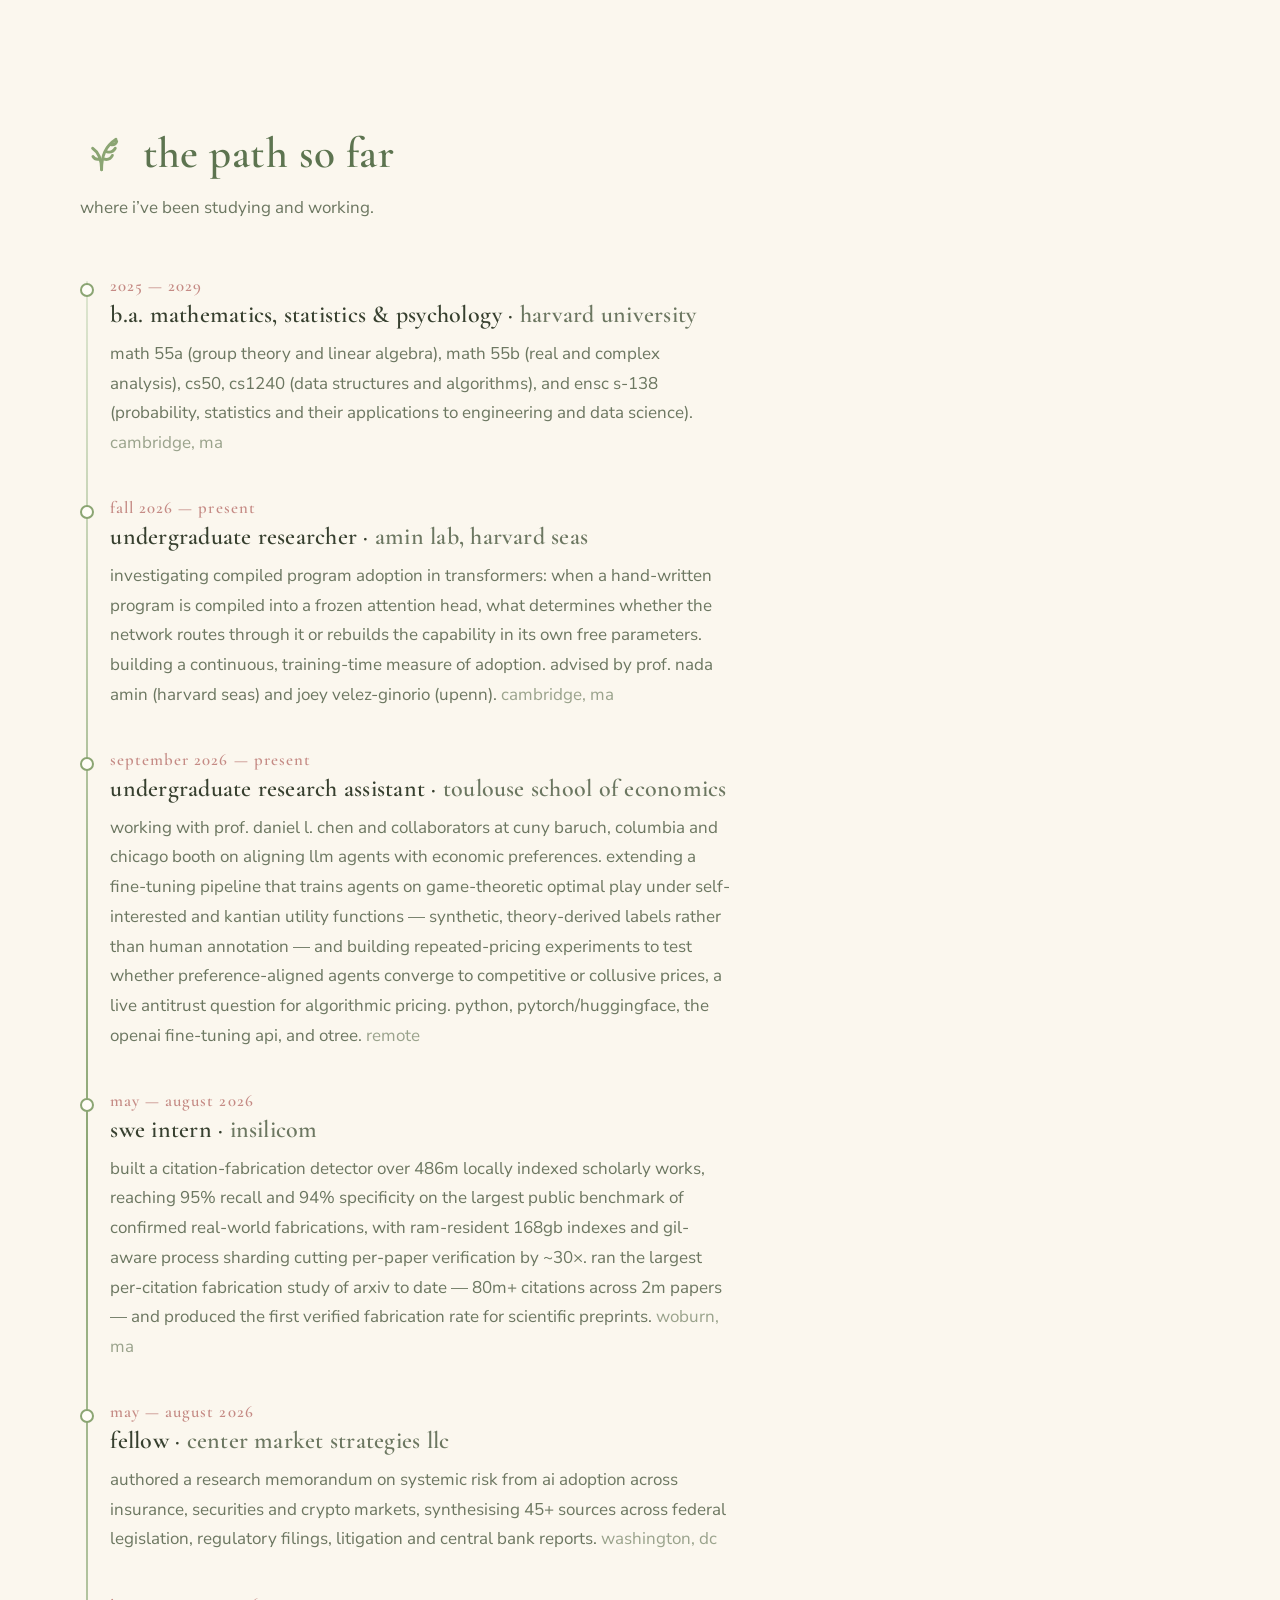
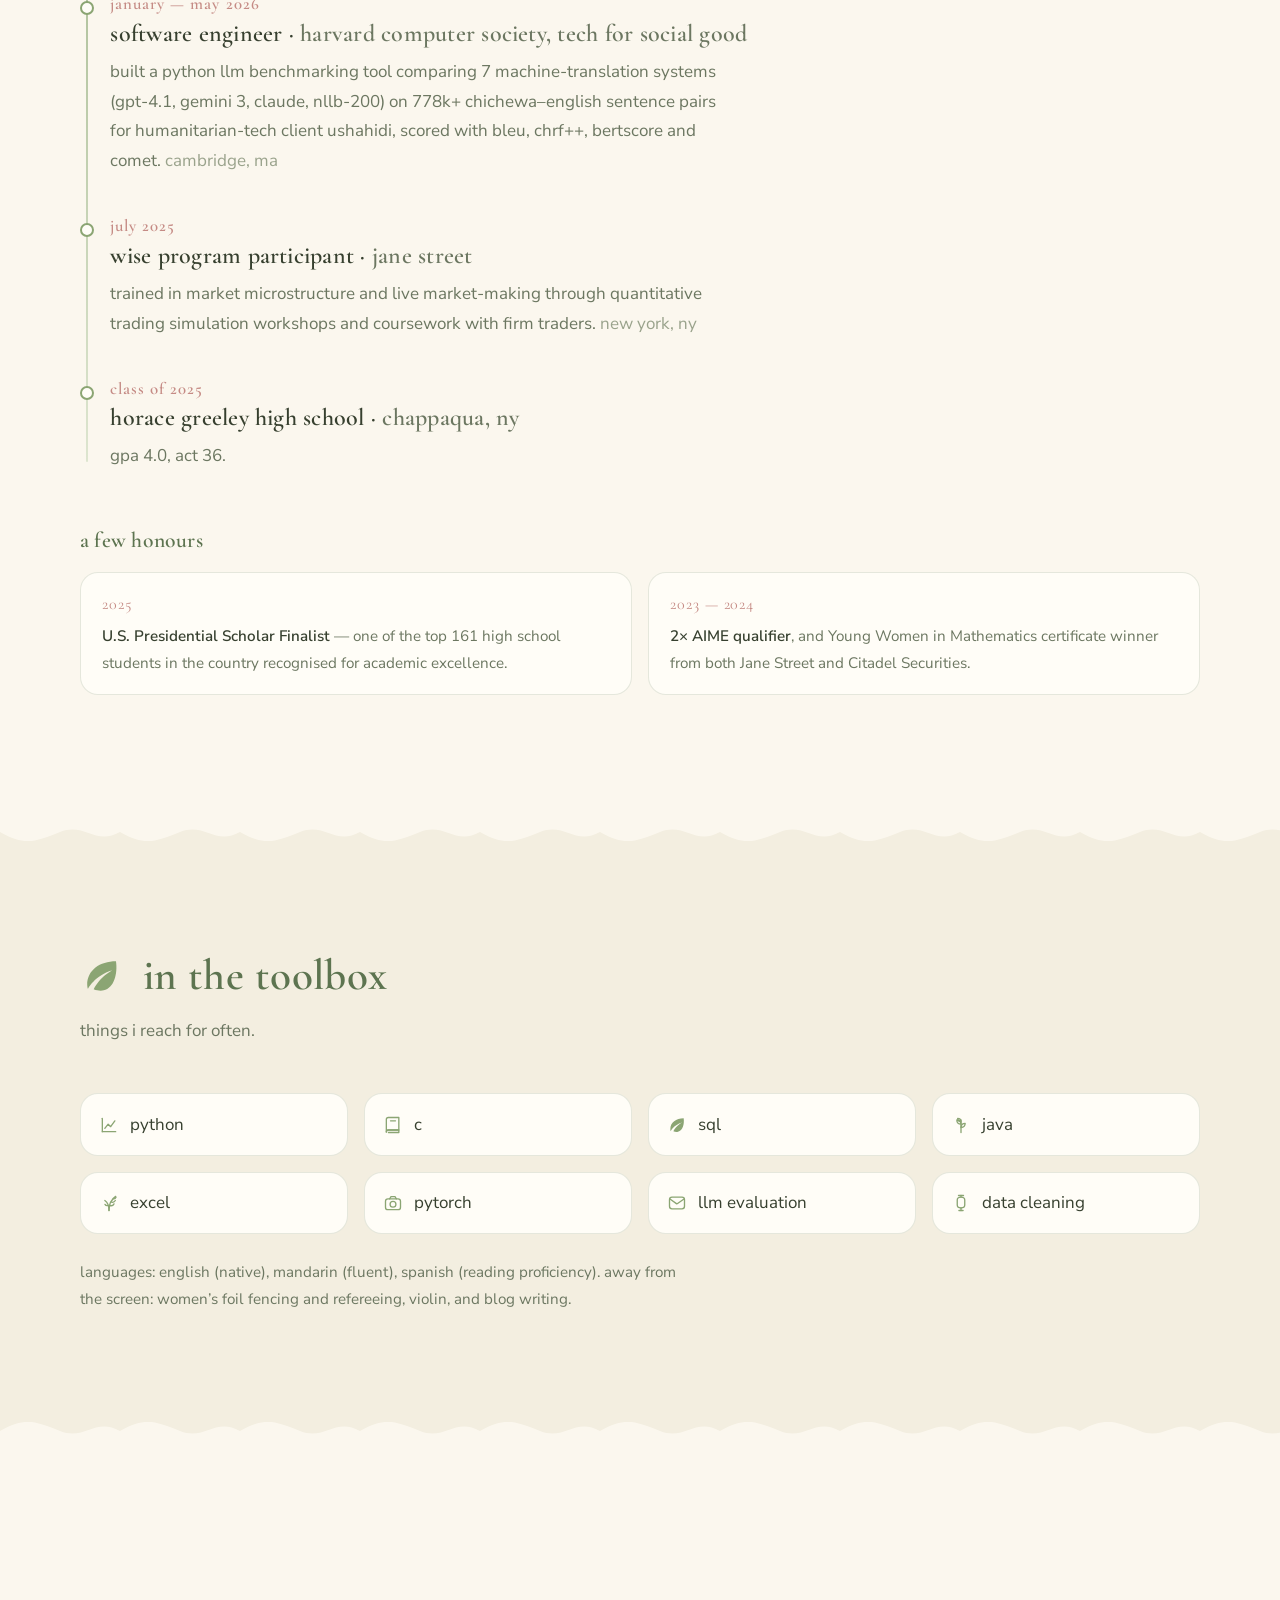
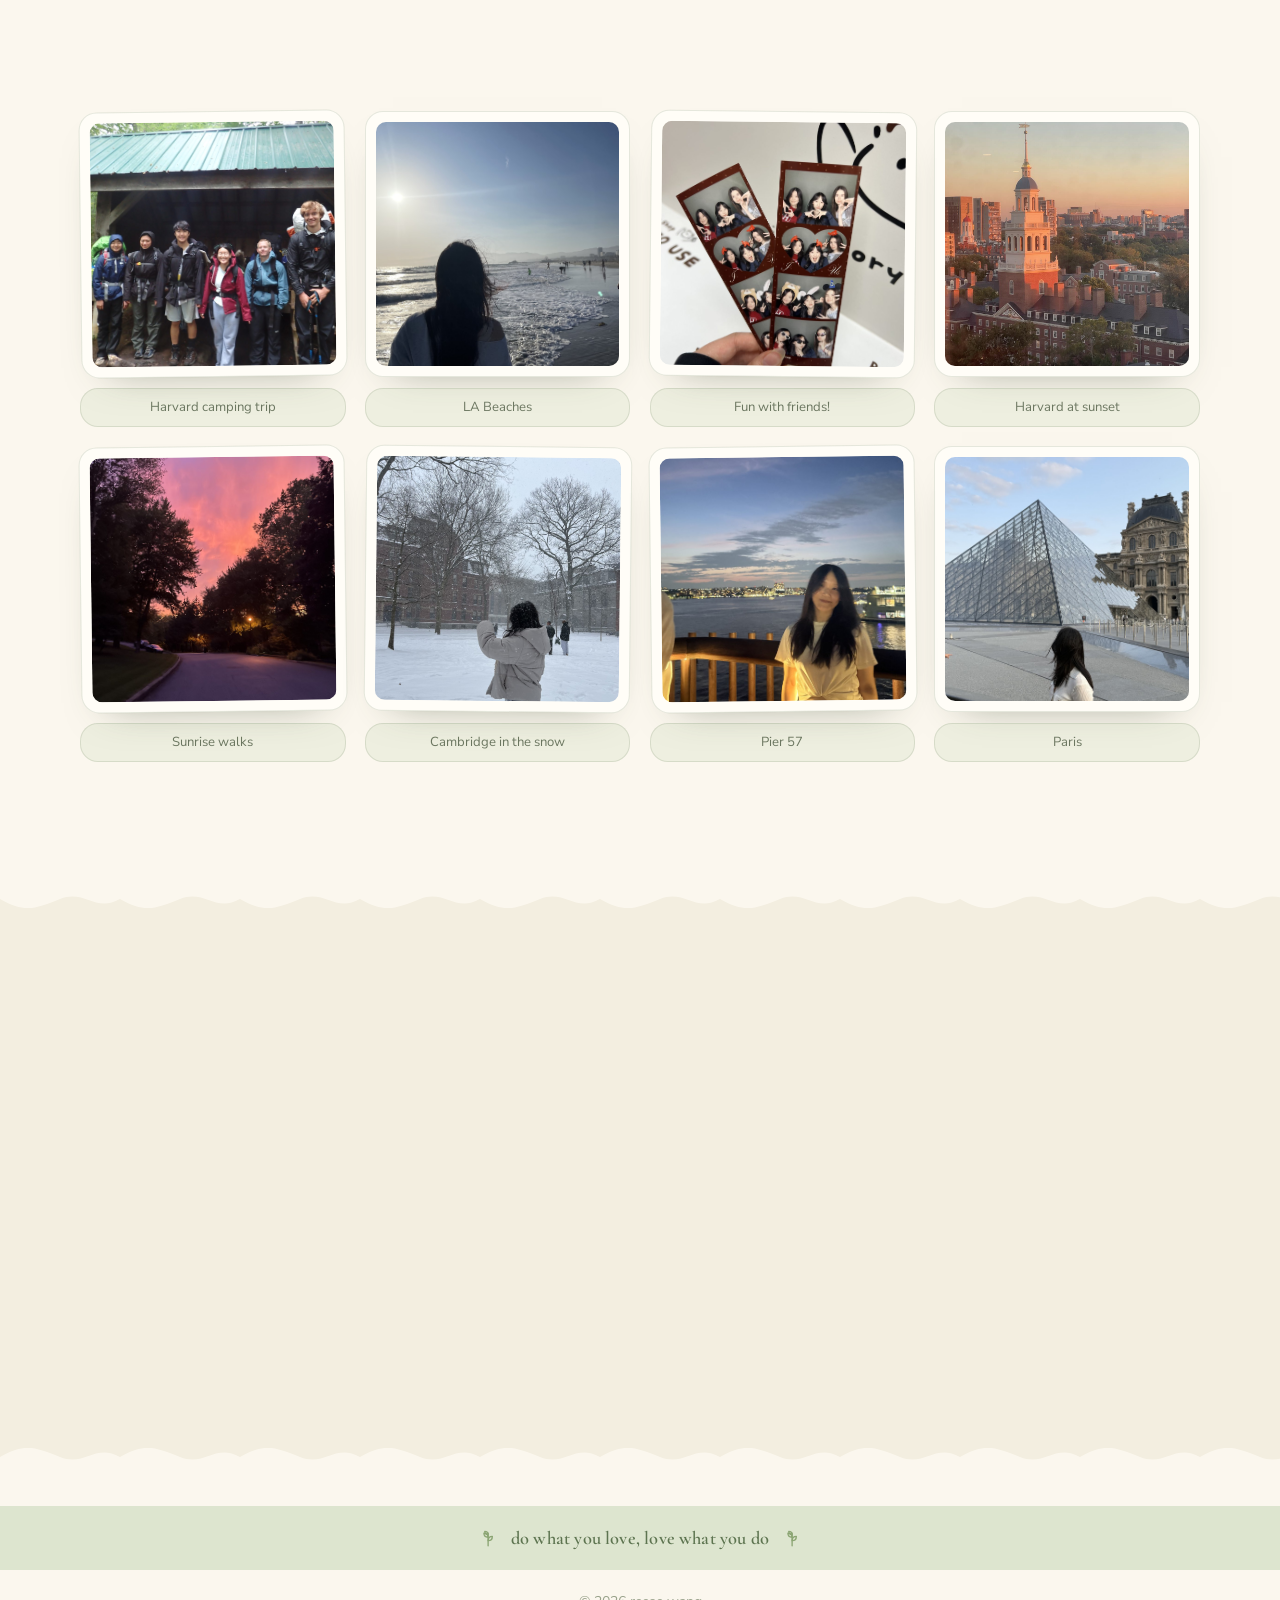
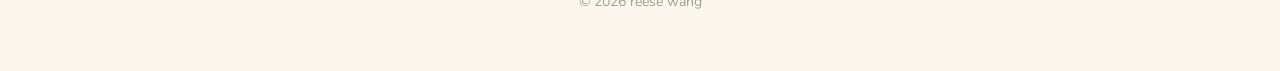
==== commit a9f6813b: "Swap two gallery photos: LA Beaches and Paris The NYC skyline becomes LA Beaches, Annenberg becomes " ====
--- a/index.html
+++ b/index.html
@@ -363,11 +363,11 @@
         <figcaption class="caption">Harvard camping trip</figcaption>
       </figure>
       <figure>
-        <button type="button" class="shot" aria-label="Open photo: New York City skyline">
-          <img src="assets/img/photo-2.jpg" alt="The Manhattan skyline across the water at golden hour, seen over tall riverside grasses"
+        <button type="button" class="shot" aria-label="Open photo: LA Beaches">
+          <img src="assets/img/photo-2.jpg" alt="Standing at the water's edge on a wide Pacific beach, low sun over the surf and the pier in the distance"
                loading="lazy" width="1050" height="1400">
         </button>
-        <figcaption class="caption">New York City skyline</figcaption>
+        <figcaption class="caption">LA Beaches</figcaption>
       </figure>
       <figure>
         <button type="button" class="shot" aria-label="Open photo: Fun with friends!">
@@ -405,11 +405,11 @@
         <figcaption class="caption">Pier 57</figcaption>
       </figure>
       <figure>
-        <button type="button" class="shot" aria-label="Open photo: Annenberg dining hall">
-          <img src="assets/img/photo-8.jpg" alt="A vaulted wooden dining hall with chandeliers and a stained-glass window"
+        <button type="button" class="shot" aria-label="Open photo: Paris">
+          <img src="assets/img/photo-8.jpg" alt="The glass pyramid in the Louvre courtyard at golden hour, the old palace wing behind it"
                loading="lazy" width="1050" height="1400">
         </button>
-        <figcaption class="caption">Annenberg dining hall</figcaption>
+        <figcaption class="caption">Paris</figcaption>
       </figure>
     </div>
   </div>
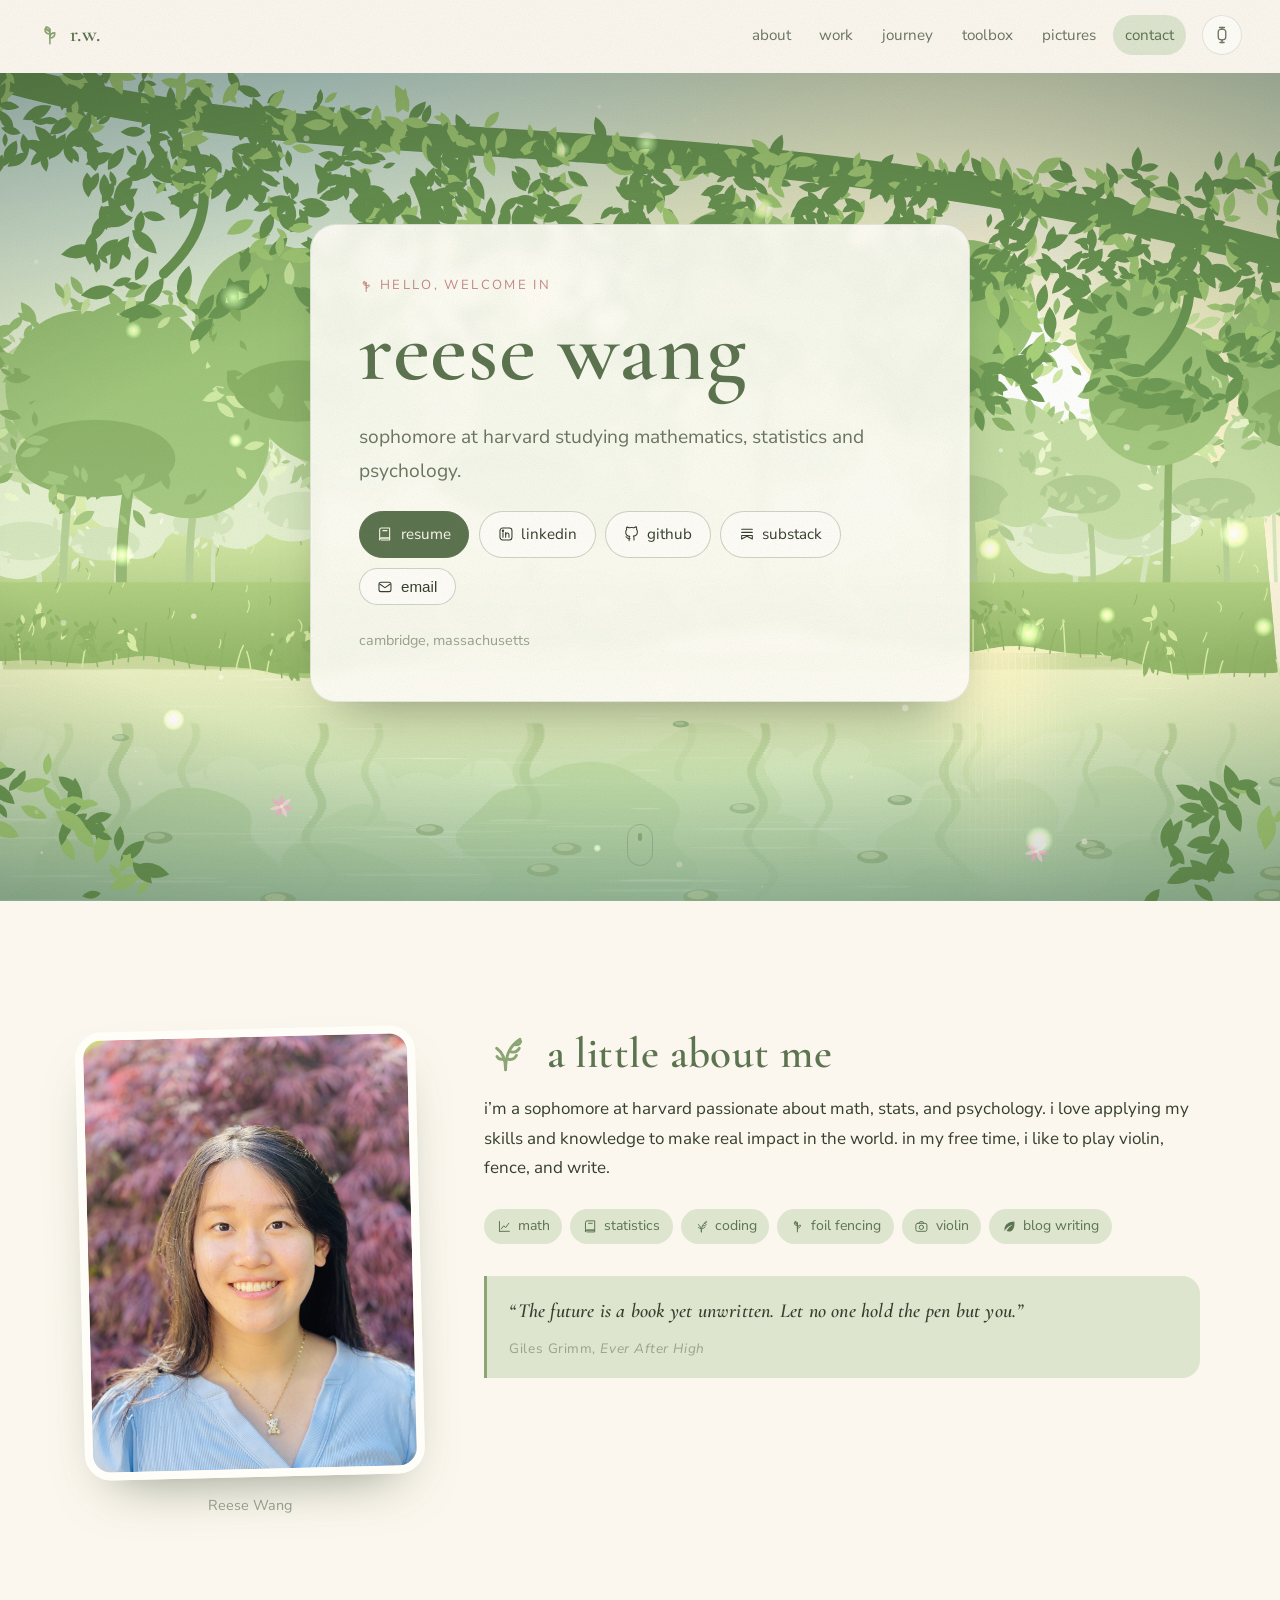
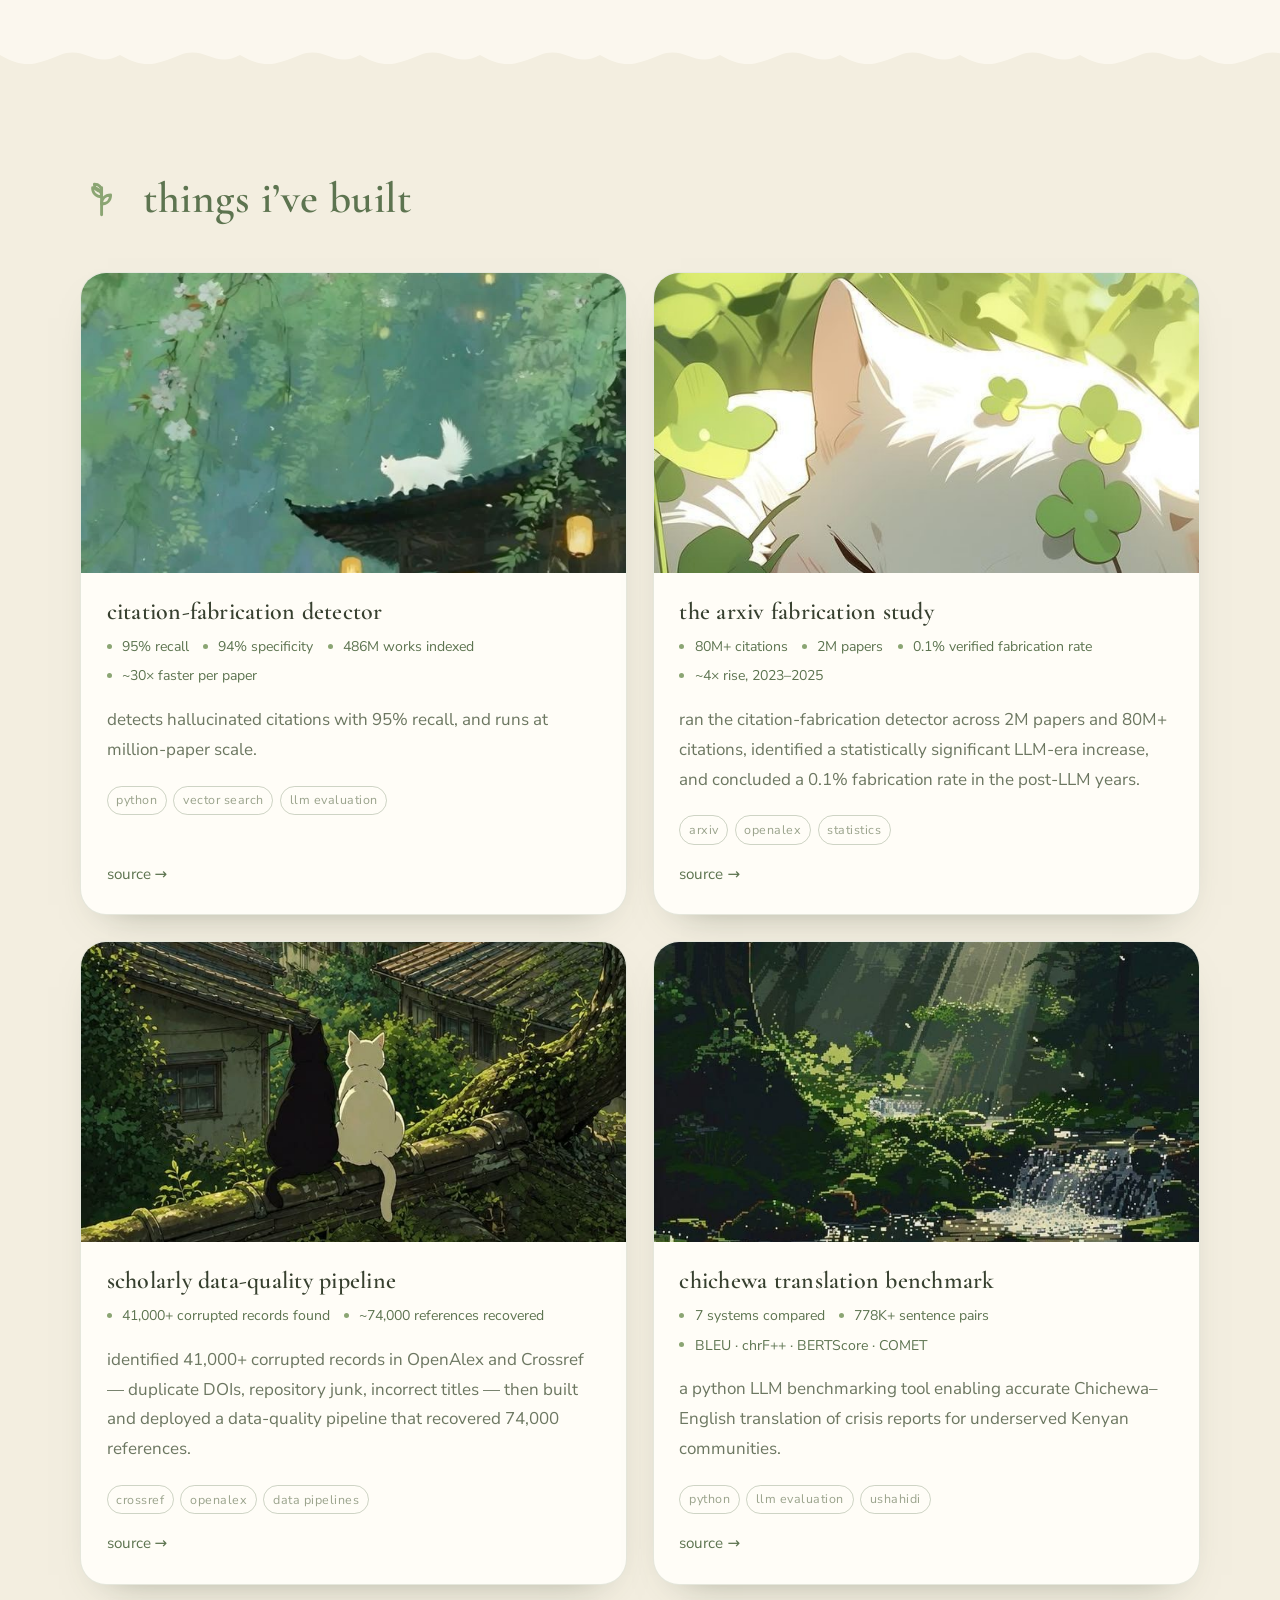
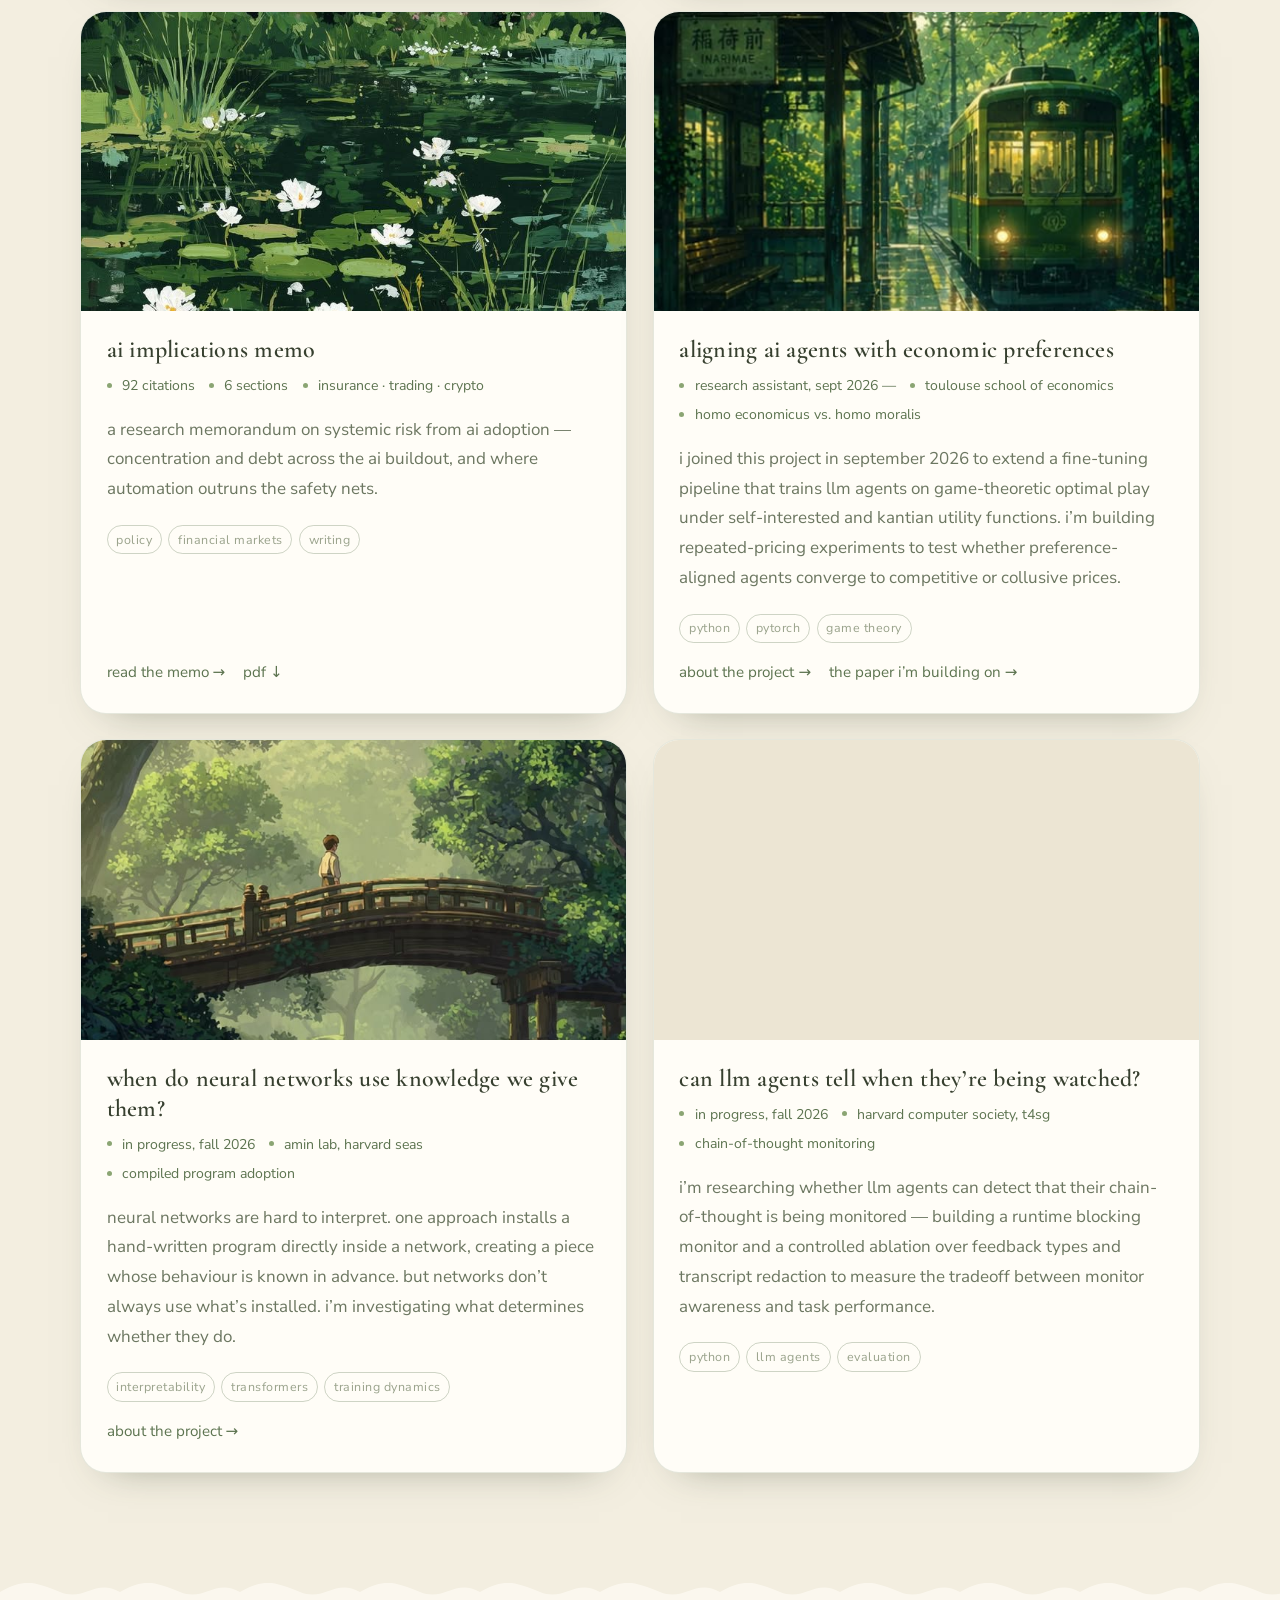
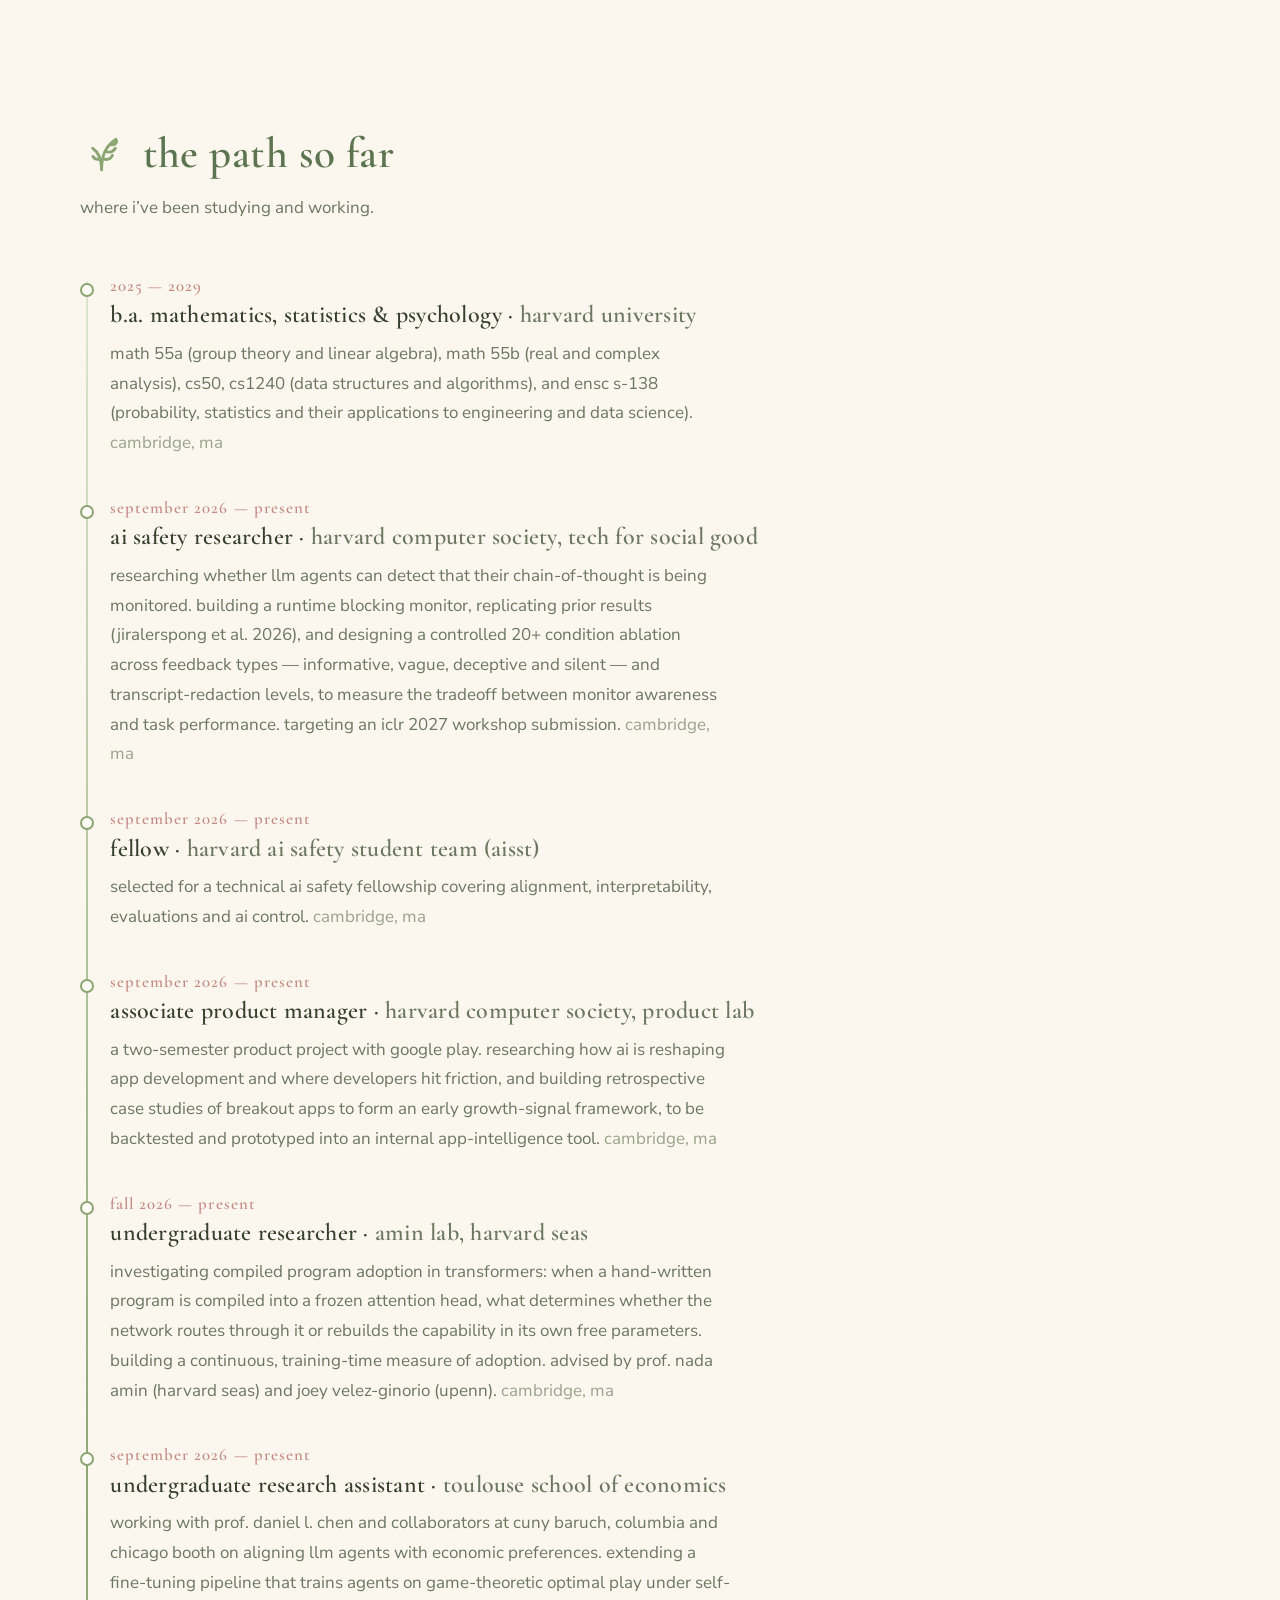
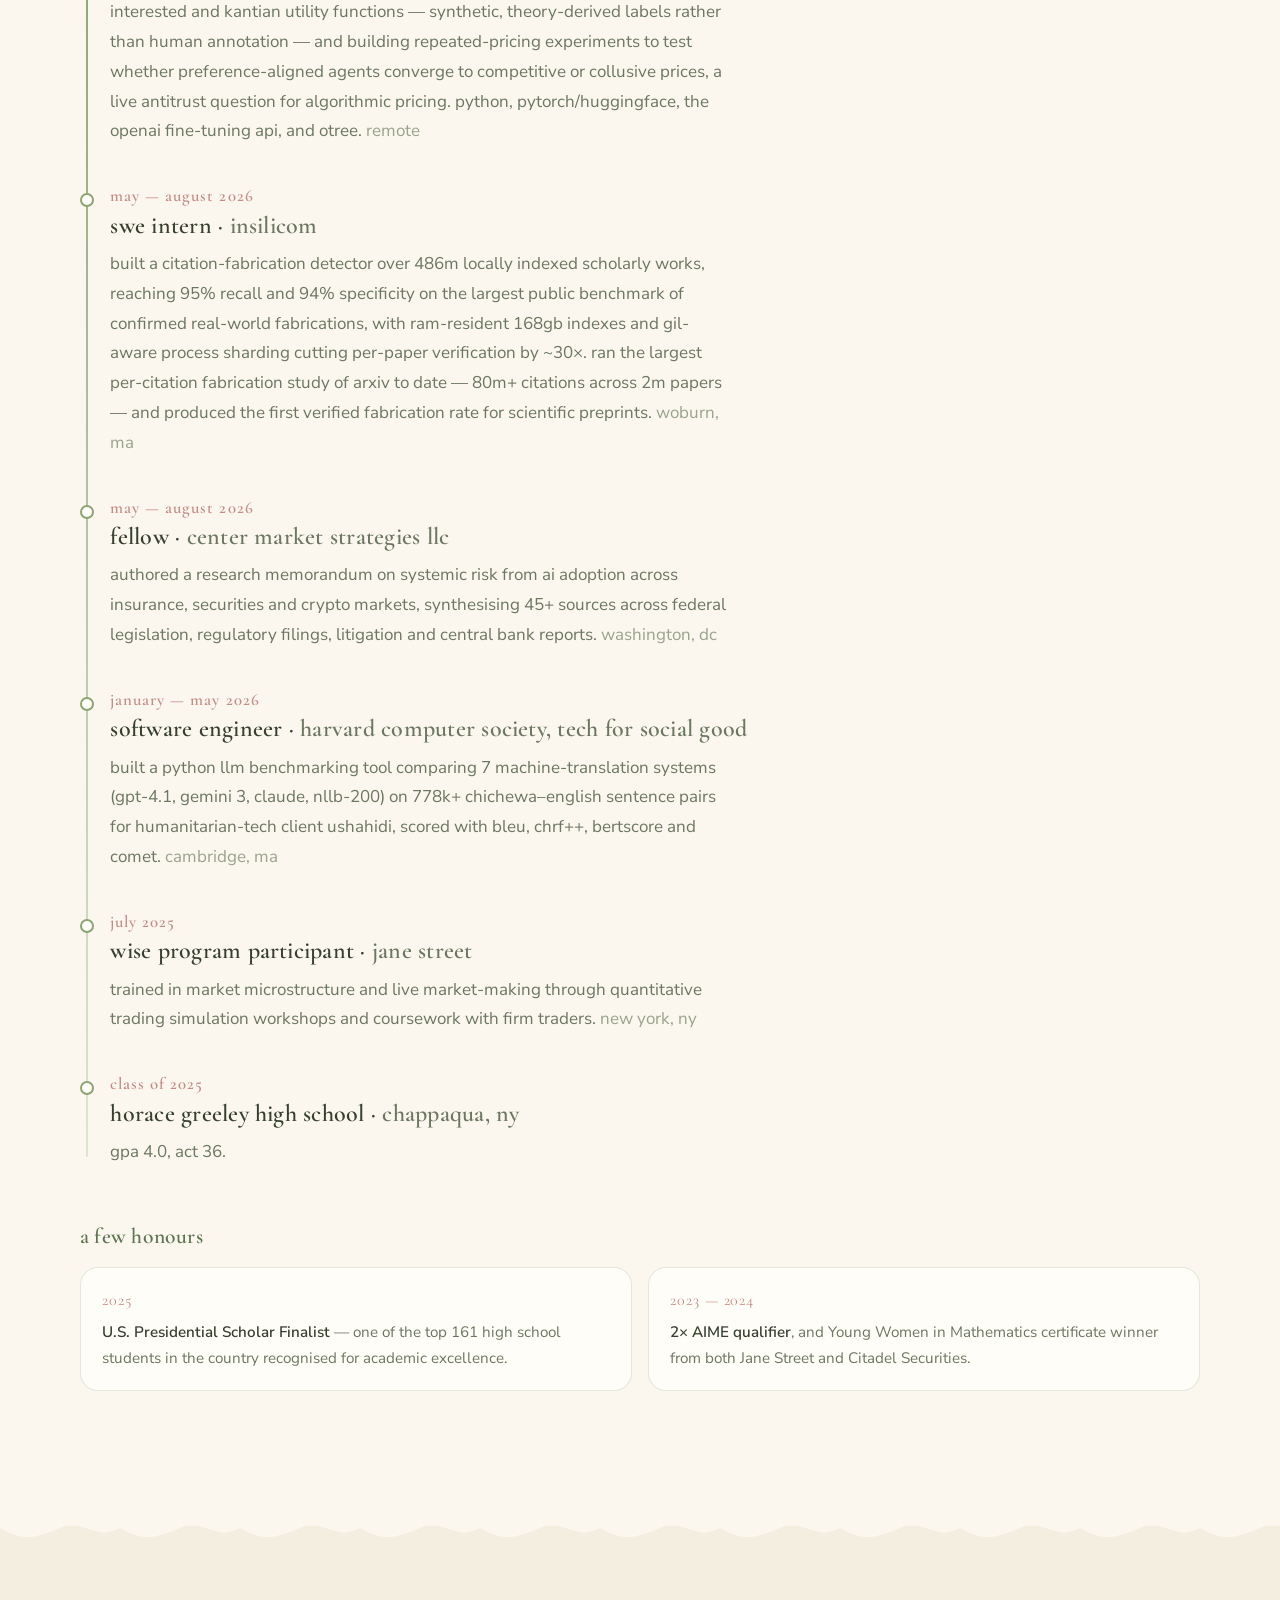
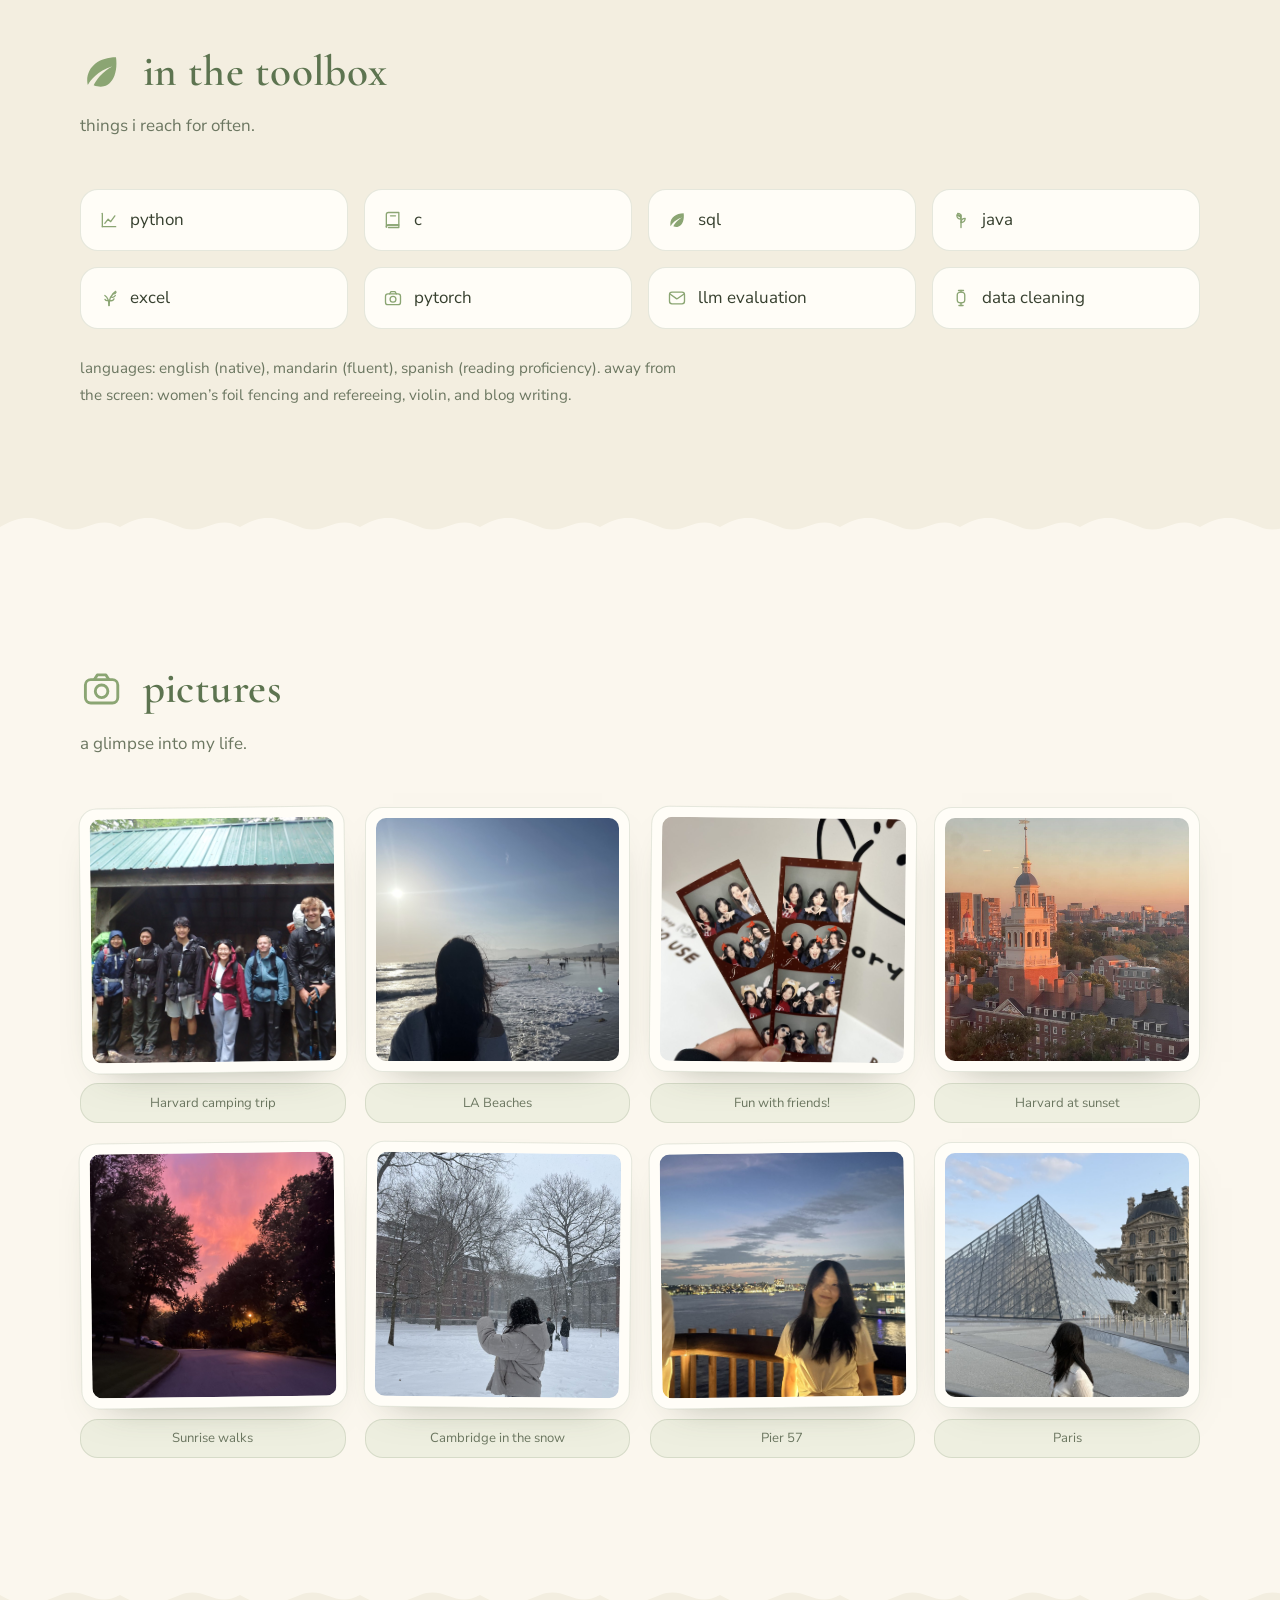
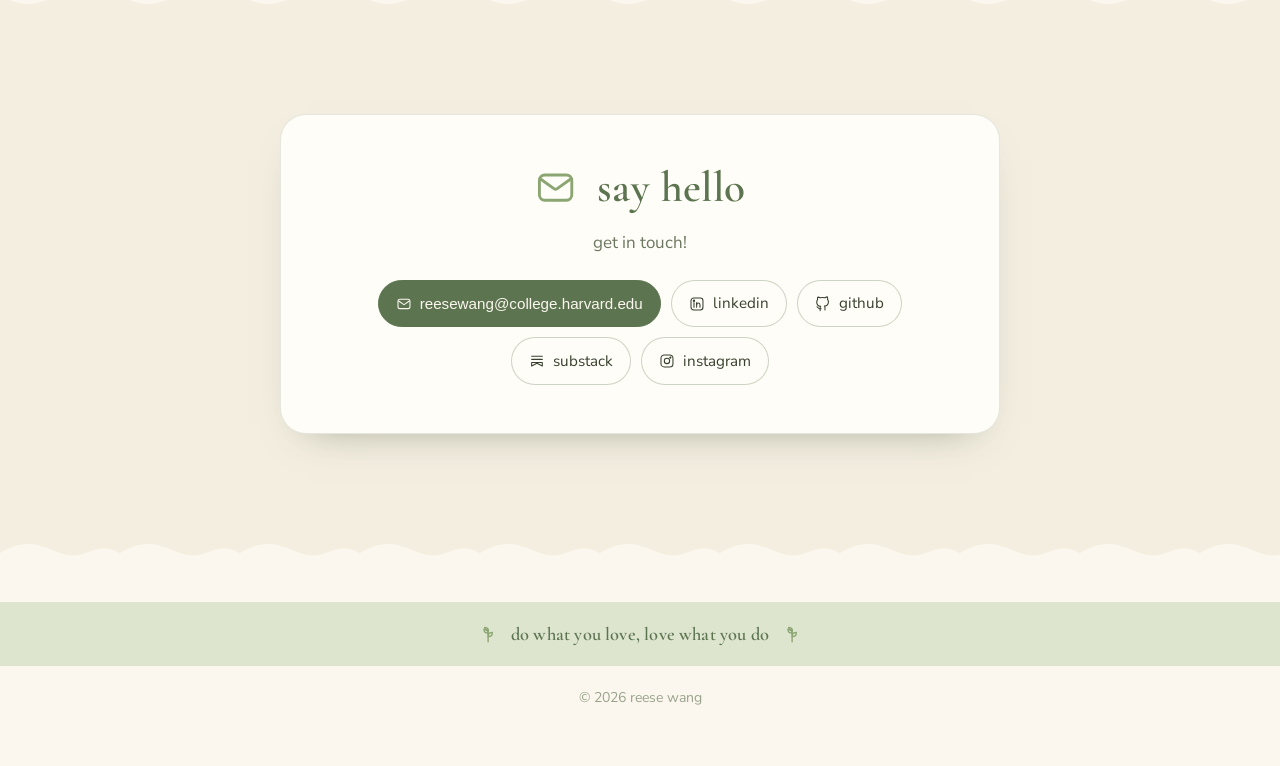
==== commit 2a7ba2ce: "Add T4SG AI safety, AISST and Product Lab to the journey Three current roles on the timeline, a card" ====
--- a/index.html
+++ b/index.html
@@ -5,7 +5,7 @@
 <meta name="viewport" content="width=device-width, initial-scale=1" />
 
 <title>Reese Wang</title>
-<meta name="description" content="Reese Wang — Harvard, class of 2029. Mathematics, statistics and psychology. Citation integrity, LLM evaluation, and quantitative markets." />
+<meta name="description" content="Reese Wang — Harvard, class of 2029. Mathematics, statistics and psychology. Citation integrity, LLM evaluation, AI safety, and quantitative markets." />
 <meta name="author" content="Reese Wang" />
 
 <meta property="og:type" content="website" />
@@ -251,6 +251,18 @@
           </p>
         </div>
       </article>
+      <article class="card reveal">
+        <div class="card__art" aria-hidden="true"></div>
+        <div class="card__body">
+          <h3>can llm agents tell when they&rsquo;re being watched?</h3>
+          <ul class="stats"><li>in progress, fall 2026</li><li>harvard computer society, t4sg</li><li>chain-of-thought monitoring</li></ul>
+          <p>i&rsquo;m researching whether llm agents can detect that their chain-of-thought is being
+             monitored &mdash; building a runtime blocking monitor and a controlled ablation over
+             feedback types and transcript redaction to measure the tradeoff between monitor
+             awareness and task performance.</p>
+          <ul class="tags"><li>python</li><li>llm agents</li><li>evaluation</li></ul>
+        </div>
+      </article>
     </div>
   </div>
 </section>
@@ -268,6 +280,21 @@
         <span class="timeline__when">2025 — 2029</span>
         <h3>b.a. mathematics, statistics &amp; psychology · <em>harvard university</em></h3>
         <p>math 55a (group theory and linear algebra), math 55b (real and complex analysis), cs50, cs1240 (data structures and algorithms), and ensc s-138 (probability, statistics and their applications to engineering and data science). <em>cambridge, ma</em></p>
+      </li>
+      <li class="reveal">
+        <span class="timeline__when">september 2026 — present</span>
+        <h3>ai safety researcher · <em>harvard computer society, tech for social good</em></h3>
+        <p>researching whether llm agents can detect that their chain-of-thought is being monitored. building a runtime blocking monitor, replicating prior results (jiralerspong et al. 2026), and designing a controlled 20+ condition ablation across feedback types — informative, vague, deceptive and silent — and transcript-redaction levels, to measure the tradeoff between monitor awareness and task performance. targeting an iclr 2027 workshop submission. <em>cambridge, ma</em></p>
+      </li>
+      <li class="reveal">
+        <span class="timeline__when">september 2026 — present</span>
+        <h3>fellow · <em>harvard ai safety student team (aisst)</em></h3>
+        <p>selected for a technical ai safety fellowship covering alignment, interpretability, evaluations and ai control. <em>cambridge, ma</em></p>
+      </li>
+      <li class="reveal">
+        <span class="timeline__when">september 2026 — present</span>
+        <h3>associate product manager · <em>harvard computer society, product lab</em></h3>
+        <p>a two-semester product project with google play. researching how ai is reshaping app development and where developers hit friction, and building retrospective case studies of breakout apps to form an early growth-signal framework, to be backtested and prototyped into an internal app-intelligence tool. <em>cambridge, ma</em></p>
       </li>
       <li class="reveal">
         <span class="timeline__when">fall 2026 — present</span>
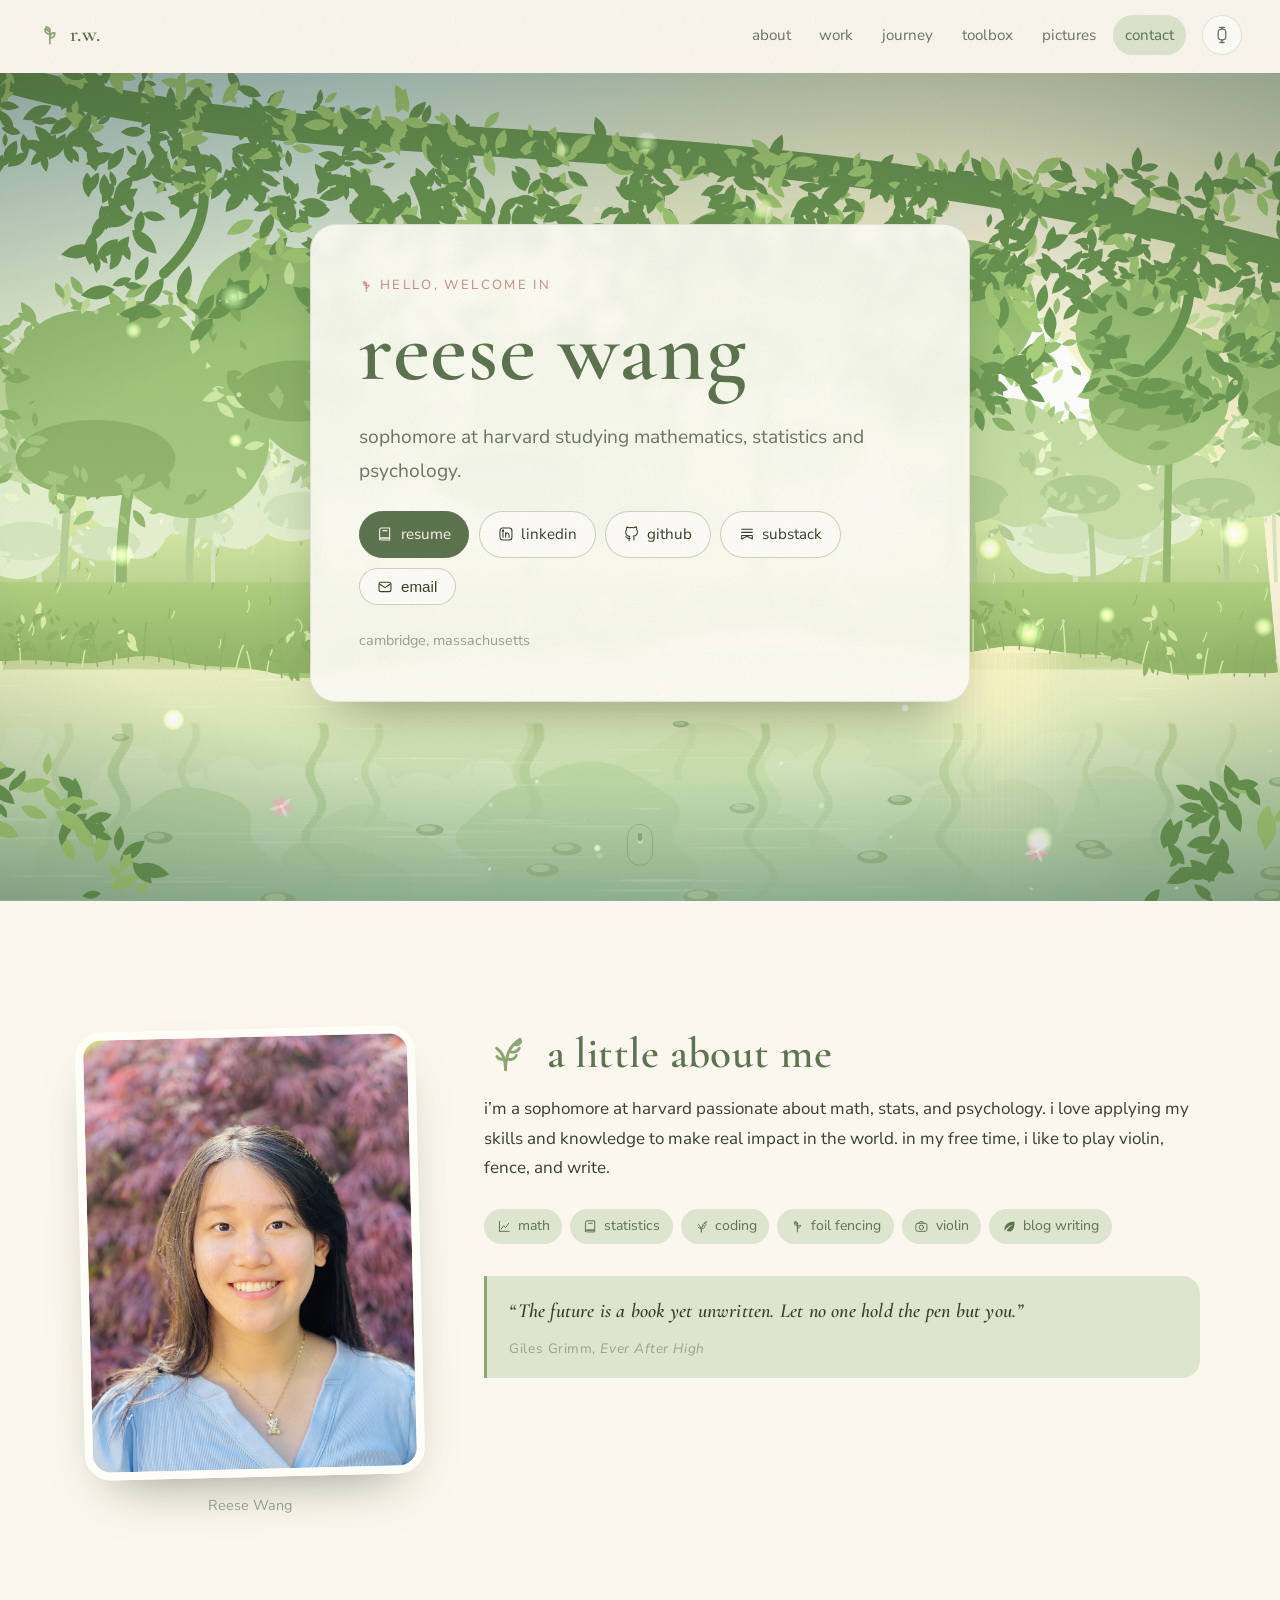
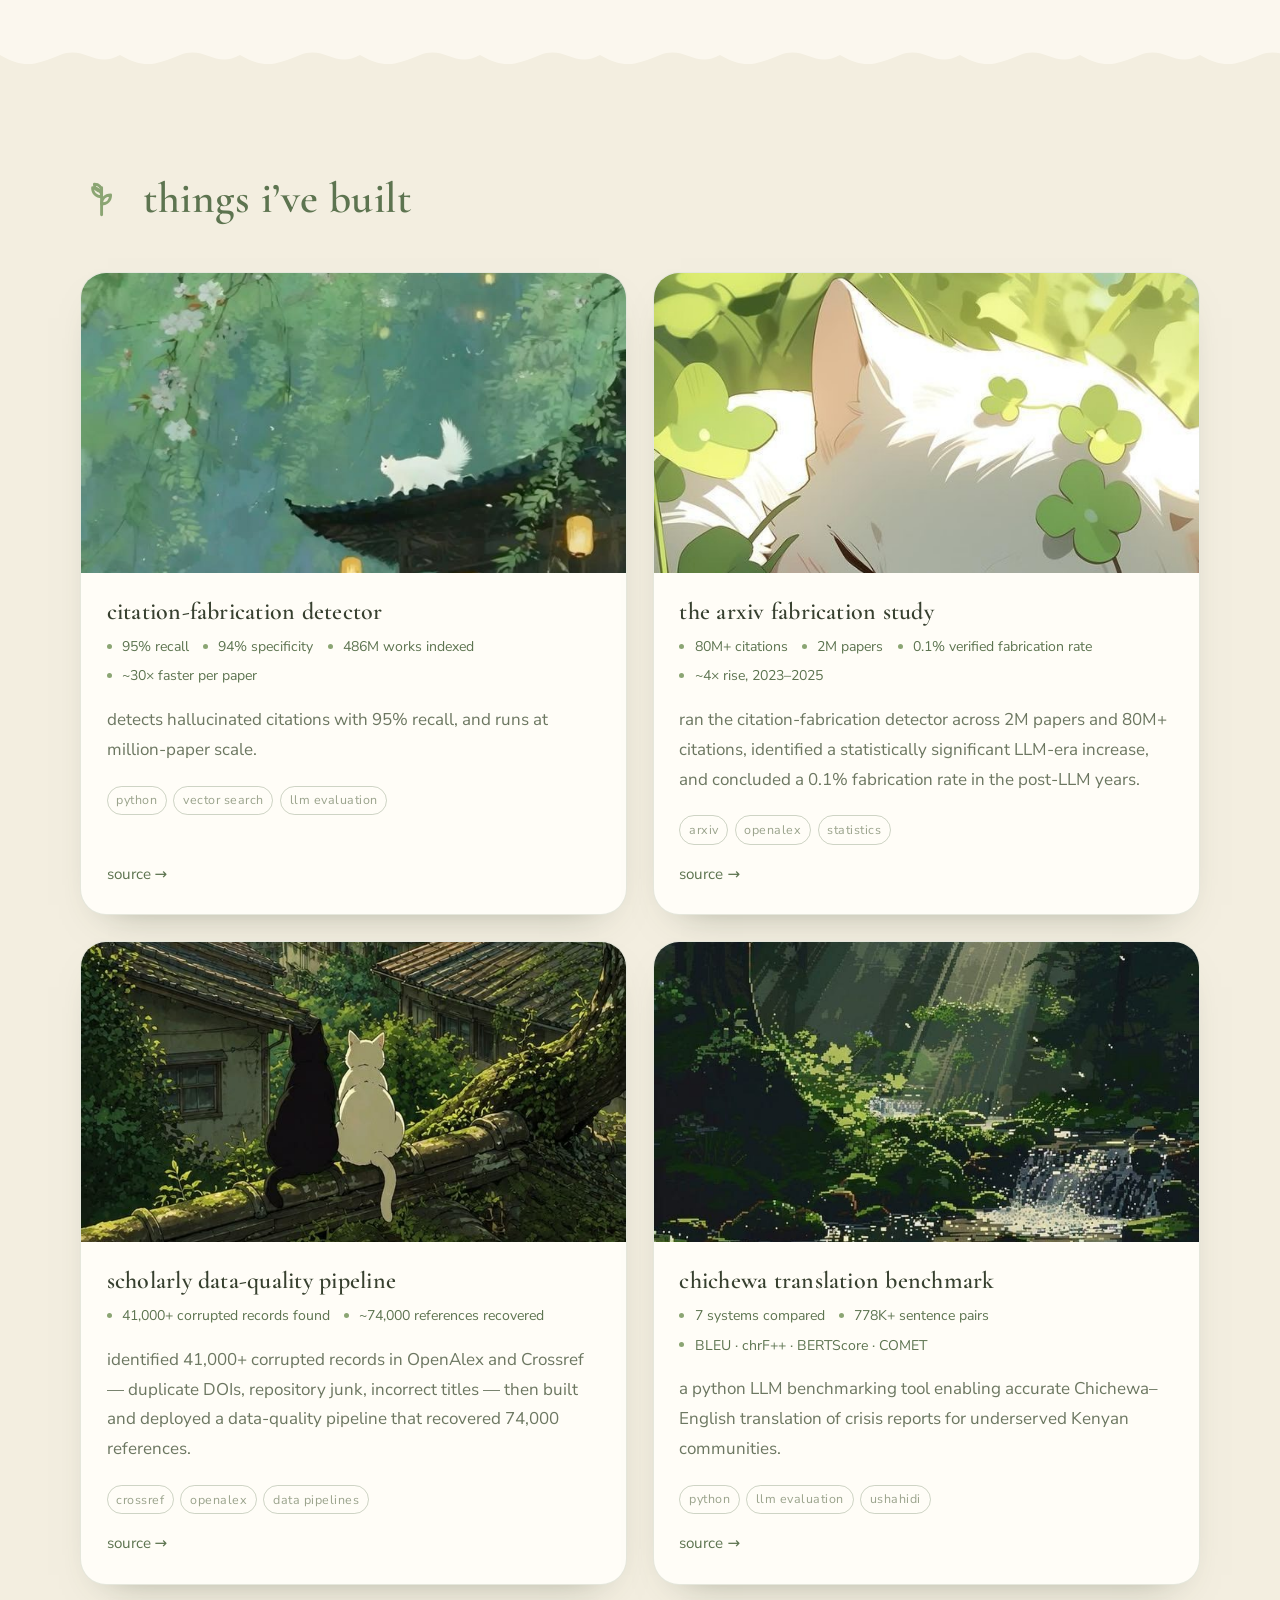
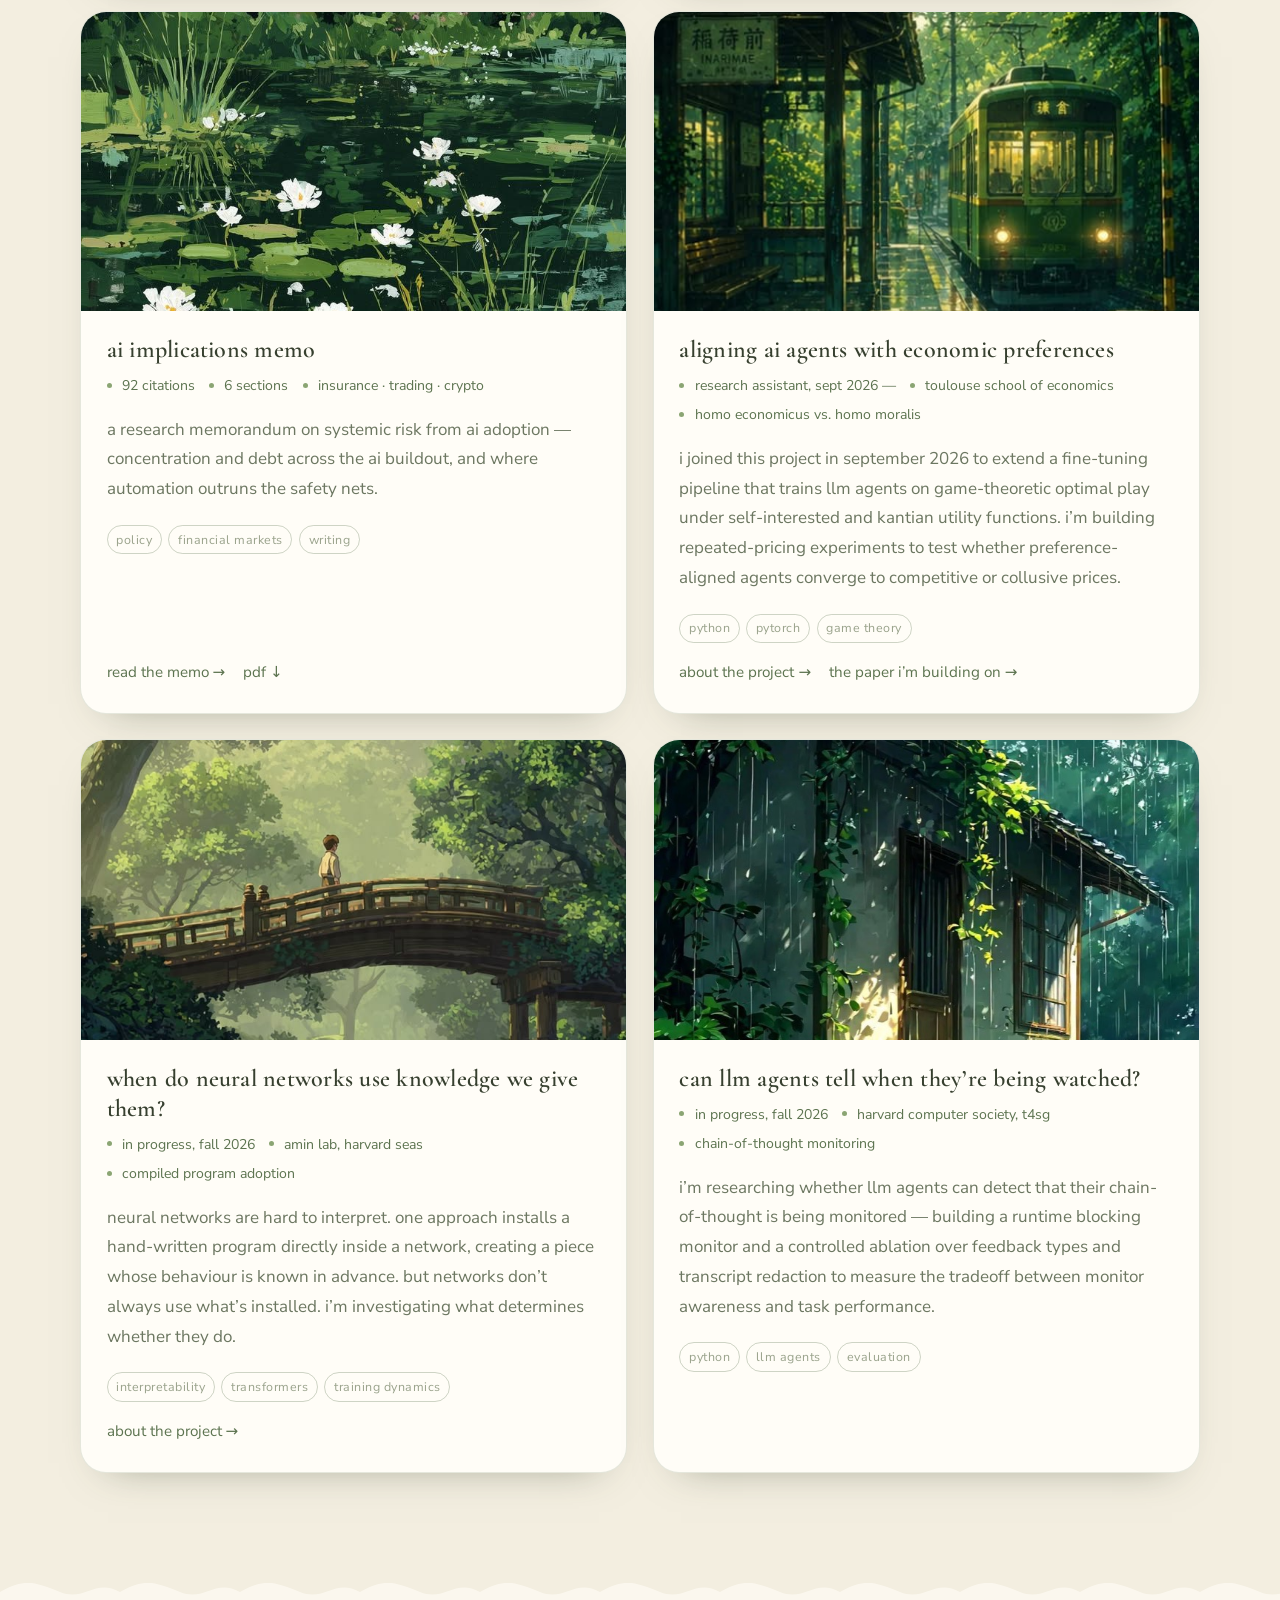
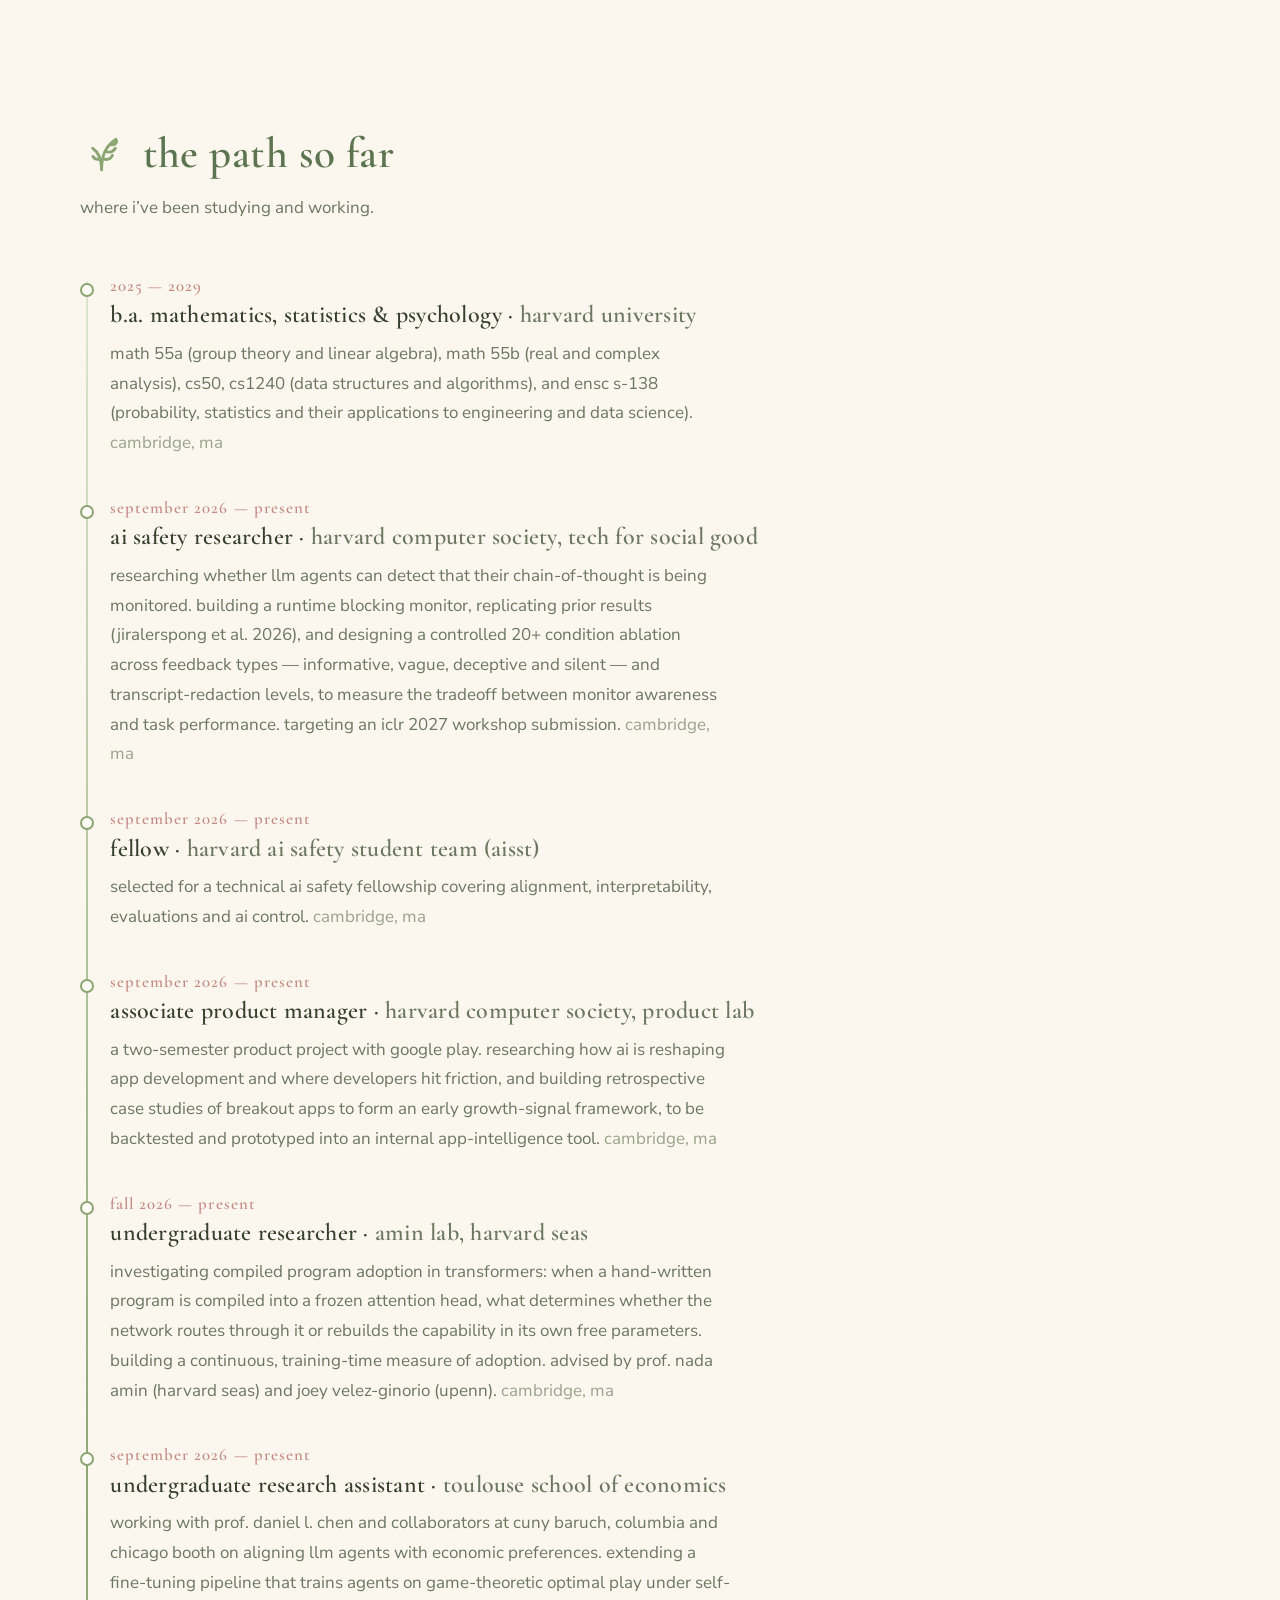
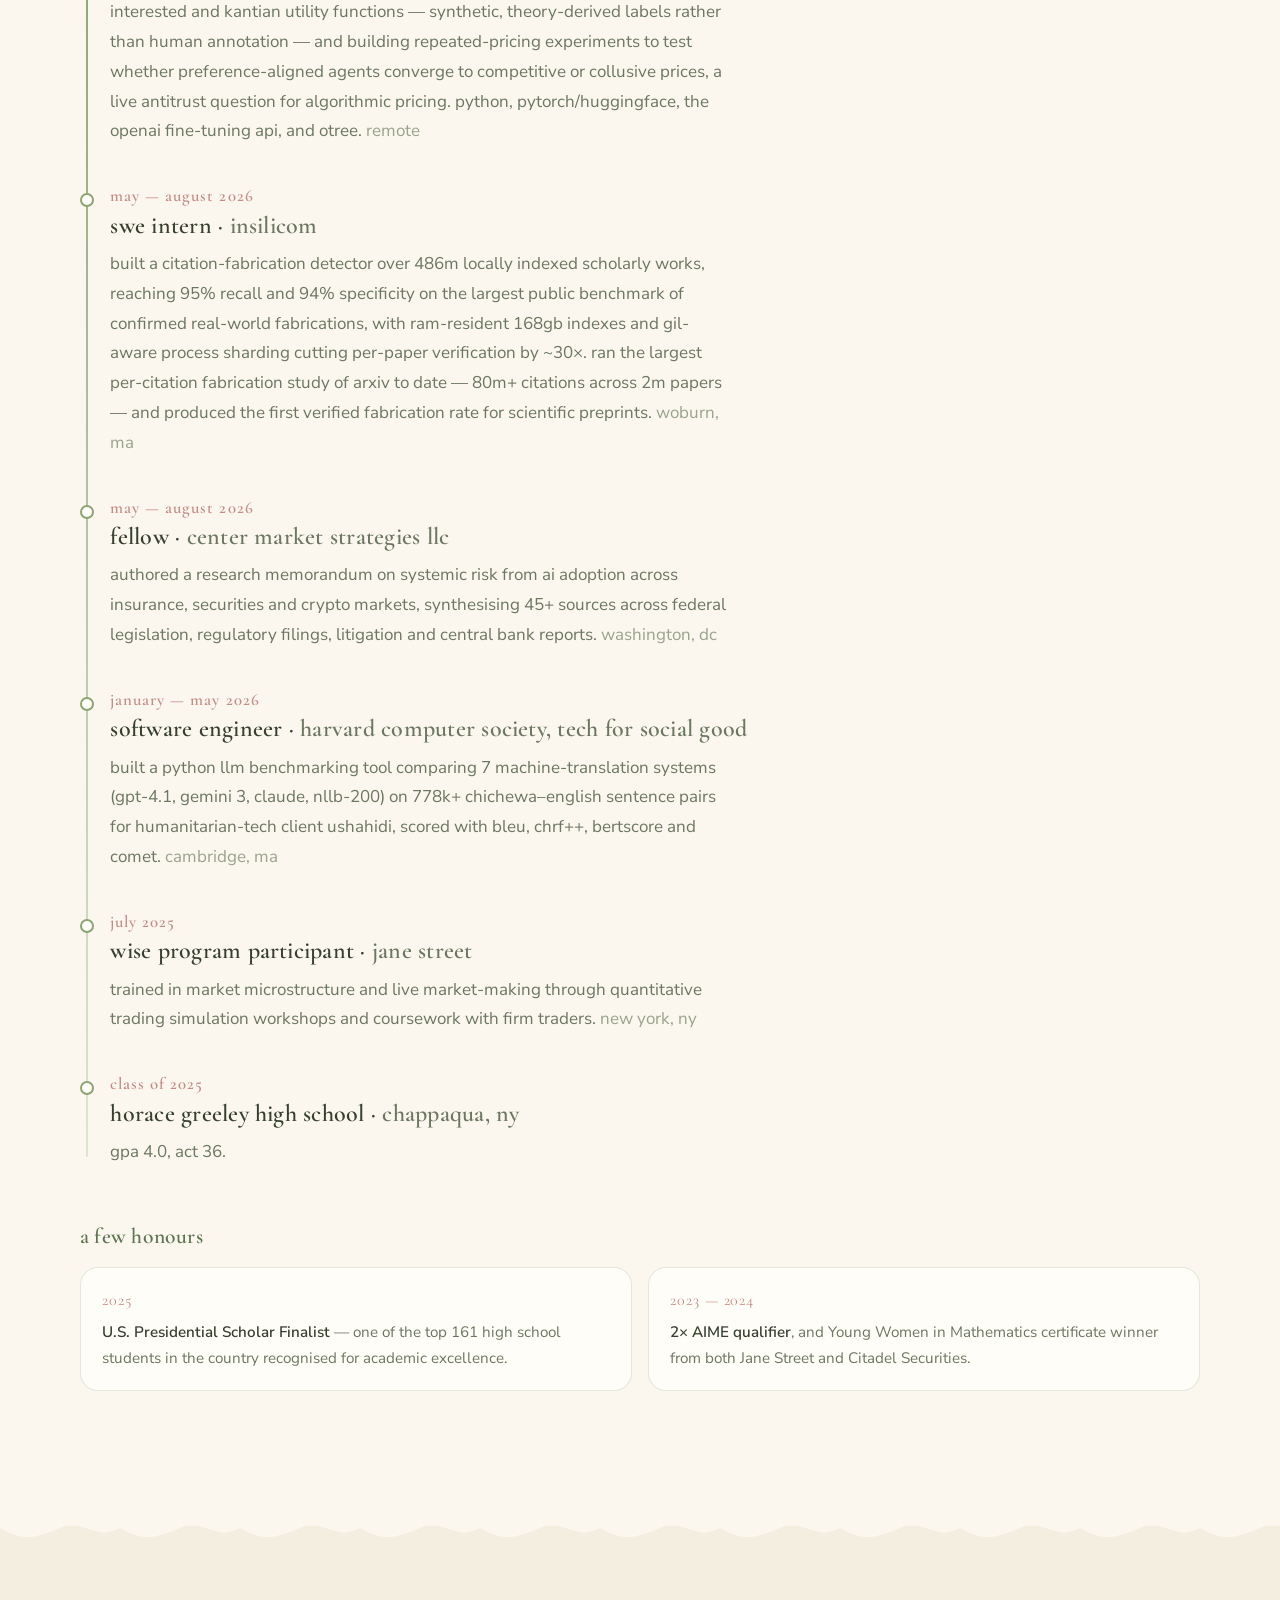
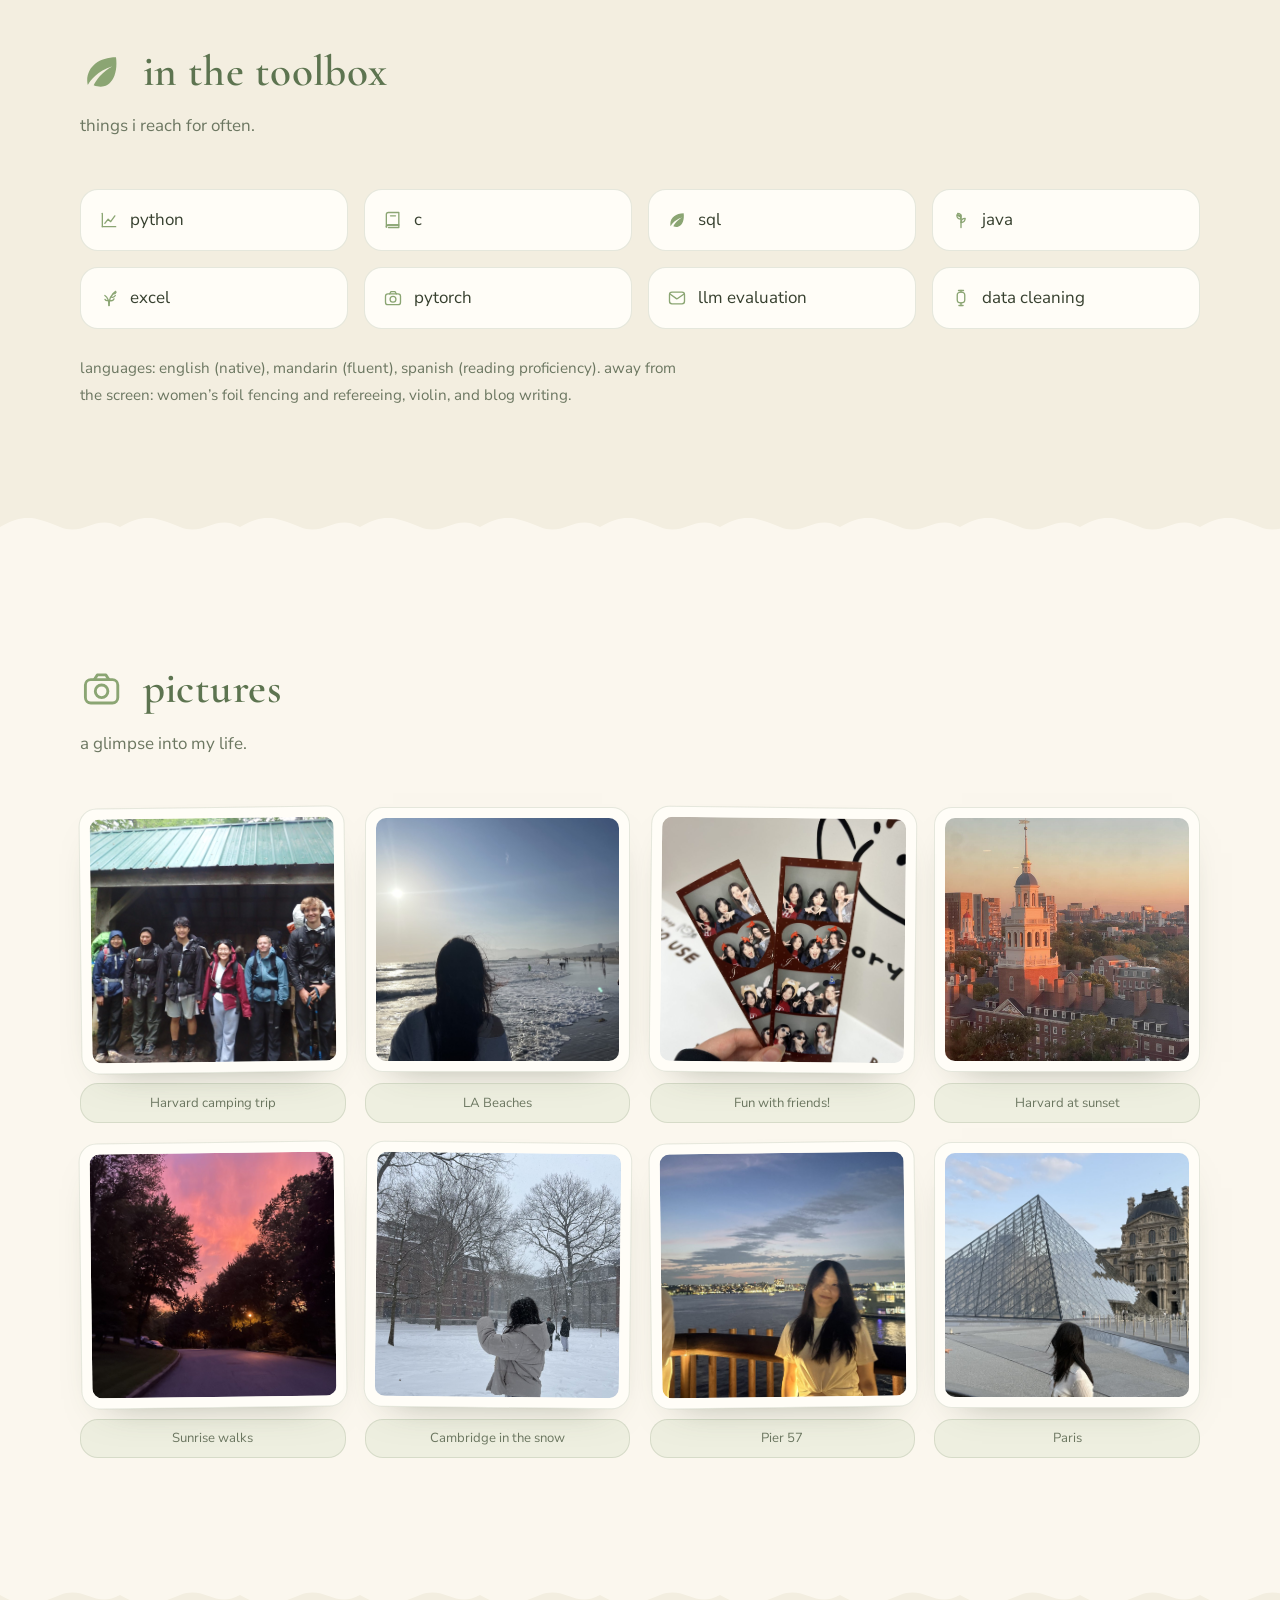
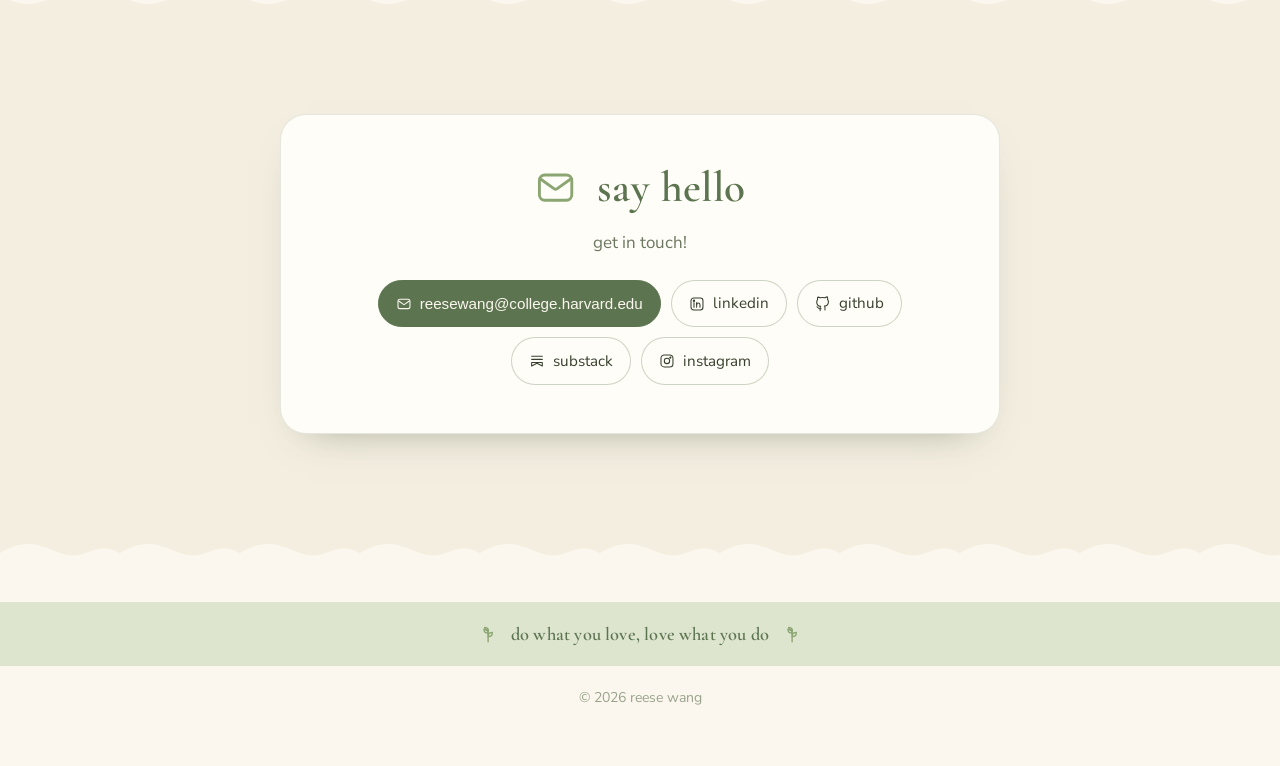
==== commit 929011c9: "Give the chain-of-thought monitoring card its art Co-Authored-By: Claude Opus 5.5 <noreply@anthropic" ====
--- a/index.html
+++ b/index.html
@@ -252,7 +252,10 @@
         </div>
       </article>
       <article class="card reveal">
-        <div class="card__art" aria-hidden="true"></div>
+        <div class="card__art card__art--8">
+          <img src="assets/img/card-8.jpg" alt="Illustration: a small house under a great tree in the rain"
+               loading="lazy" width="735" height="1308" />
+        </div>
         <div class="card__body">
           <h3>can llm agents tell when they&rsquo;re being watched?</h3>
           <ul class="stats"><li>in progress, fall 2026</li><li>harvard computer society, t4sg</li><li>chain-of-thought monitoring</li></ul>
--- a/assets/css/styles.css
+++ b/assets/css/styles.css
@@ -403,6 +403,7 @@
 .card__art--5 img { object-position: 50% 62%; }
 .card__art--6 img { object-position: 50% 52%; }
 .card__art--7 img { object-position: 50% 58%; }
+.card__art--8 img { object-position: 50% 68%; }
 
 /* each card gets its own clearing and its own hour */
 .card__art--1 { --art-sky: #e8f4d4; --art-far: #cfe6b4; --art-near: #a3c880;
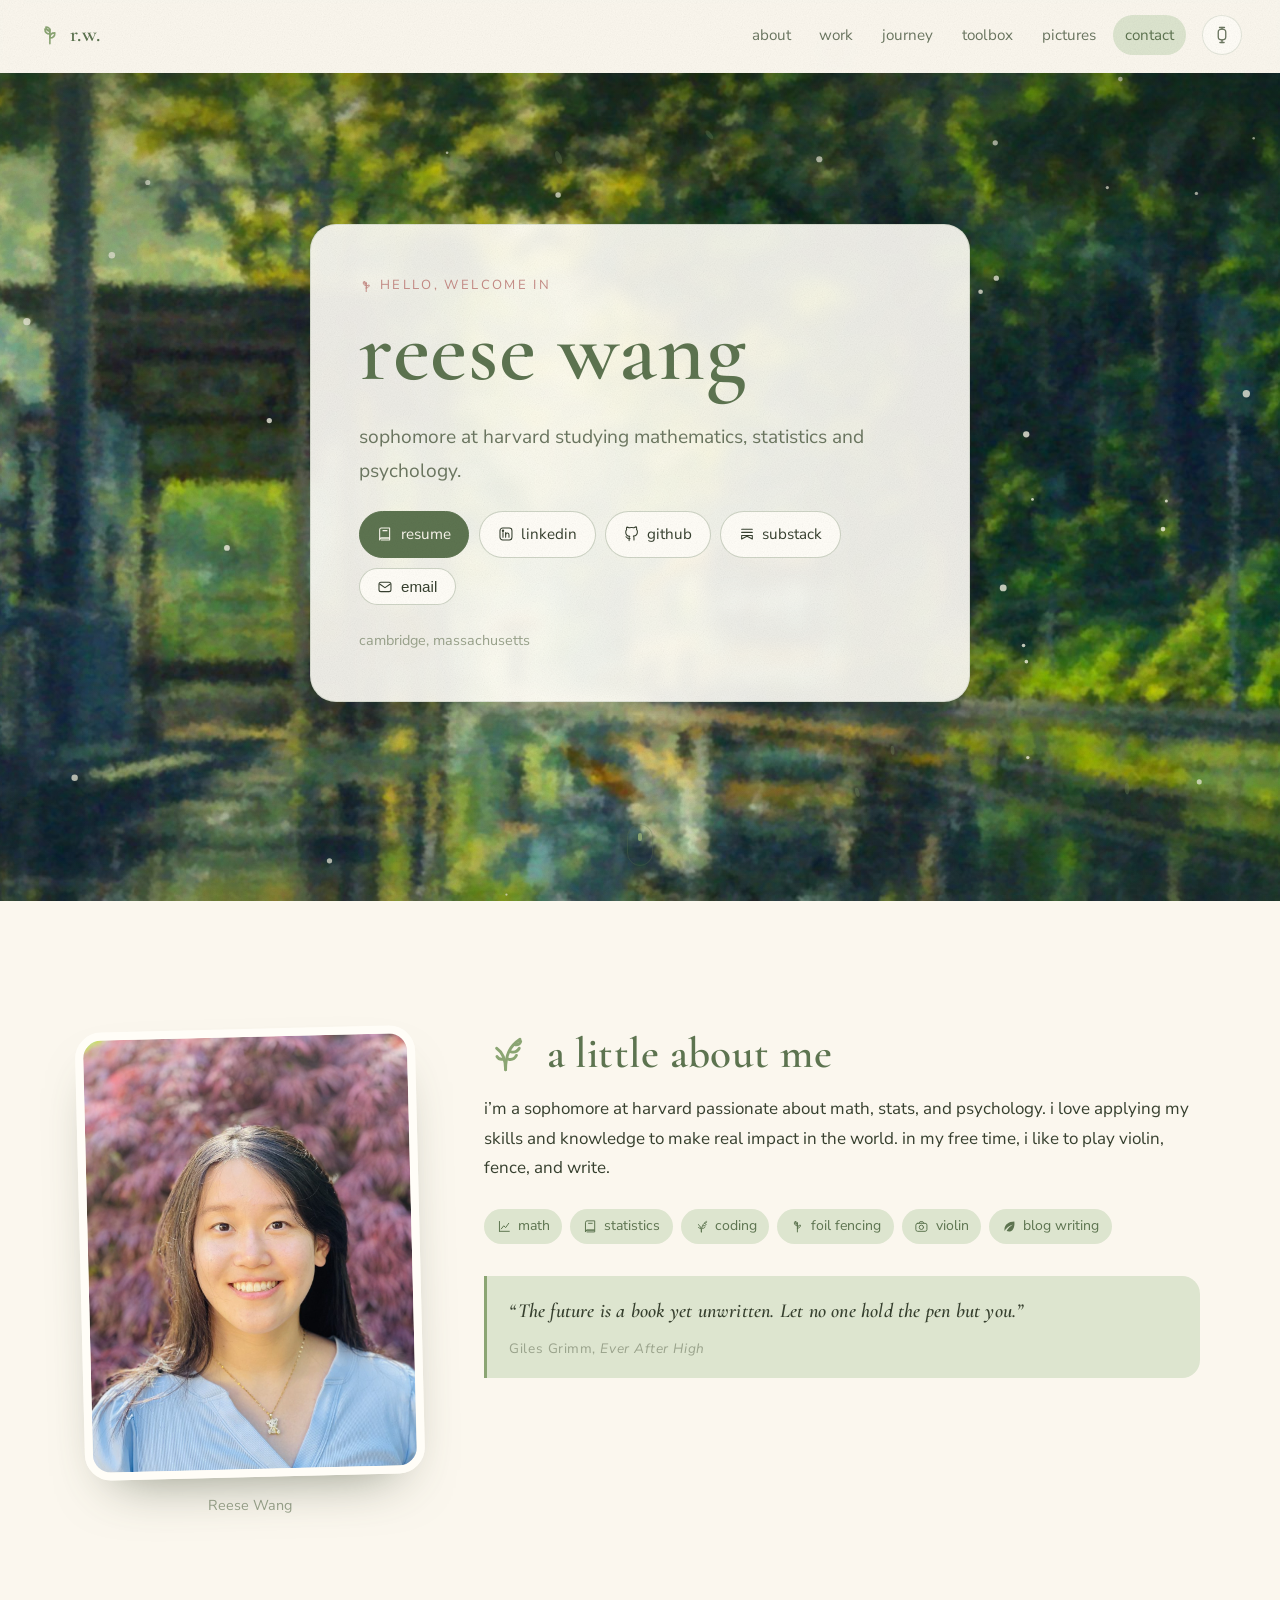
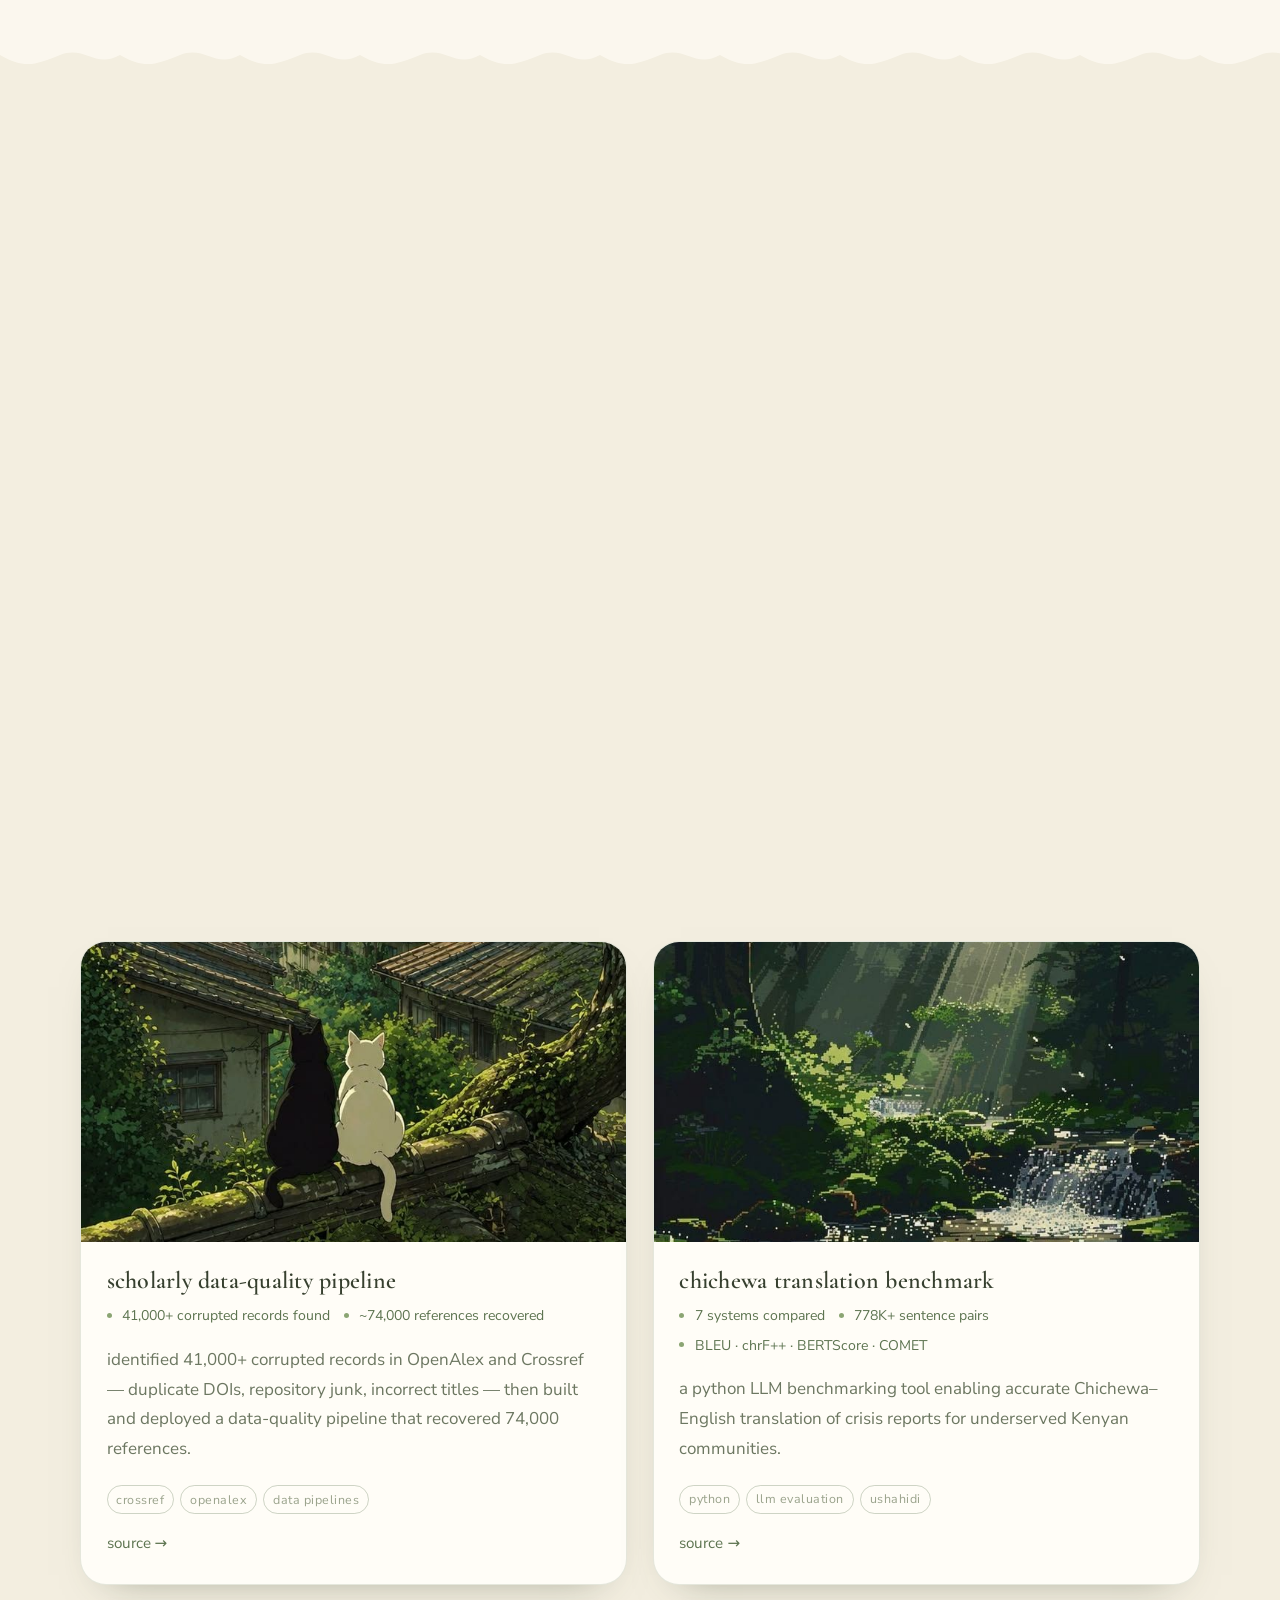
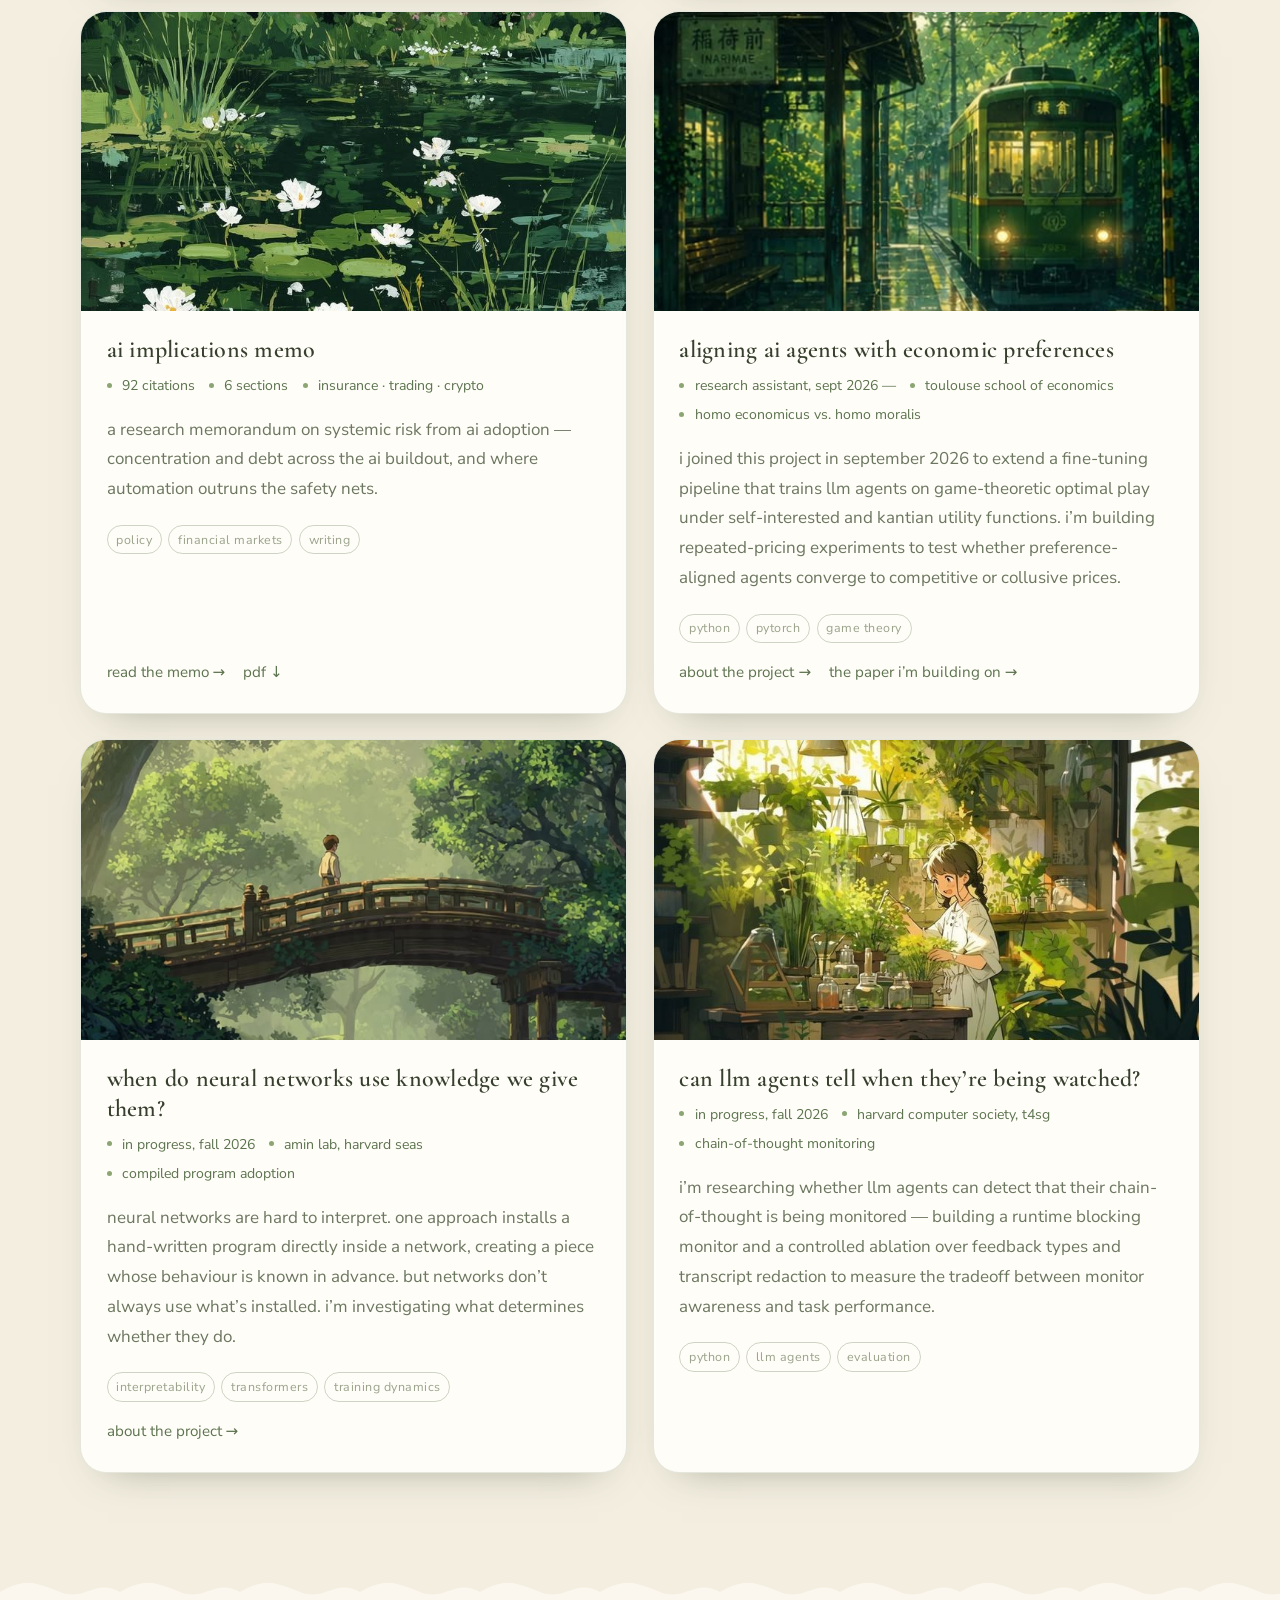
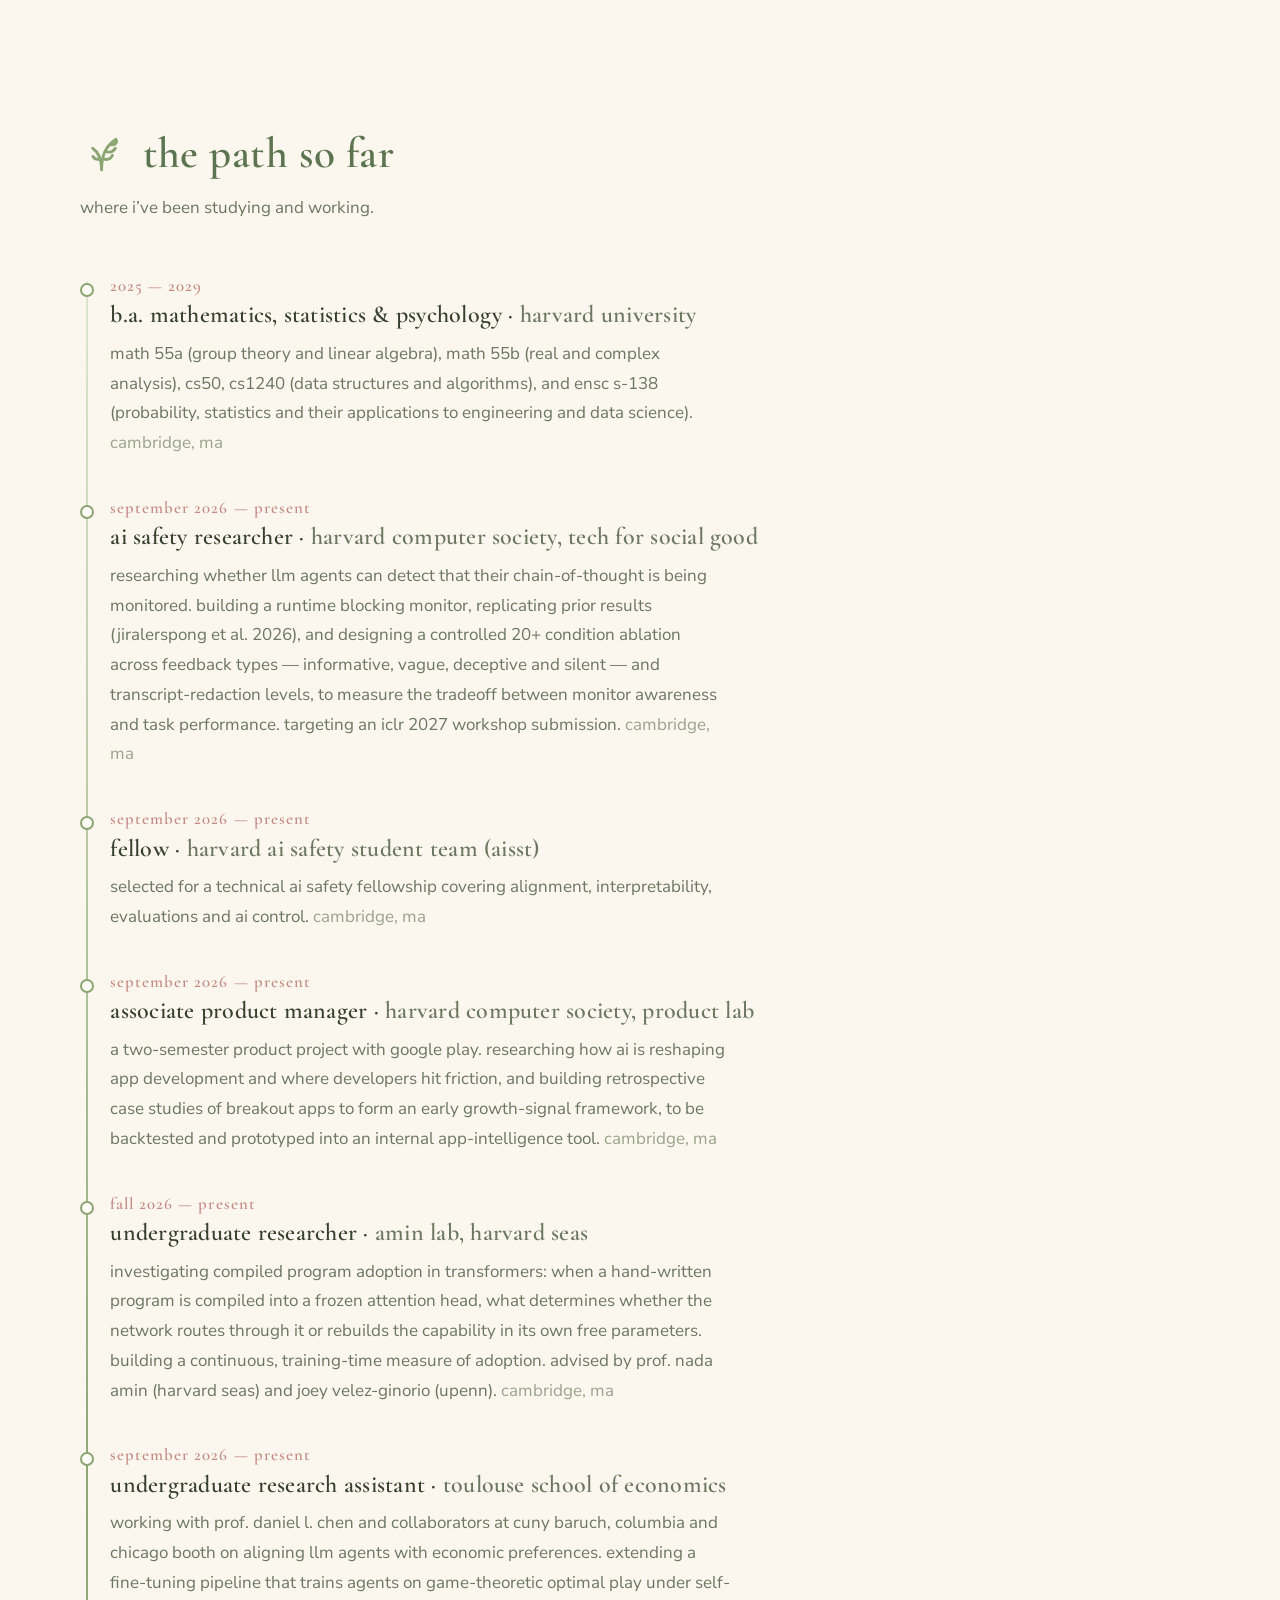
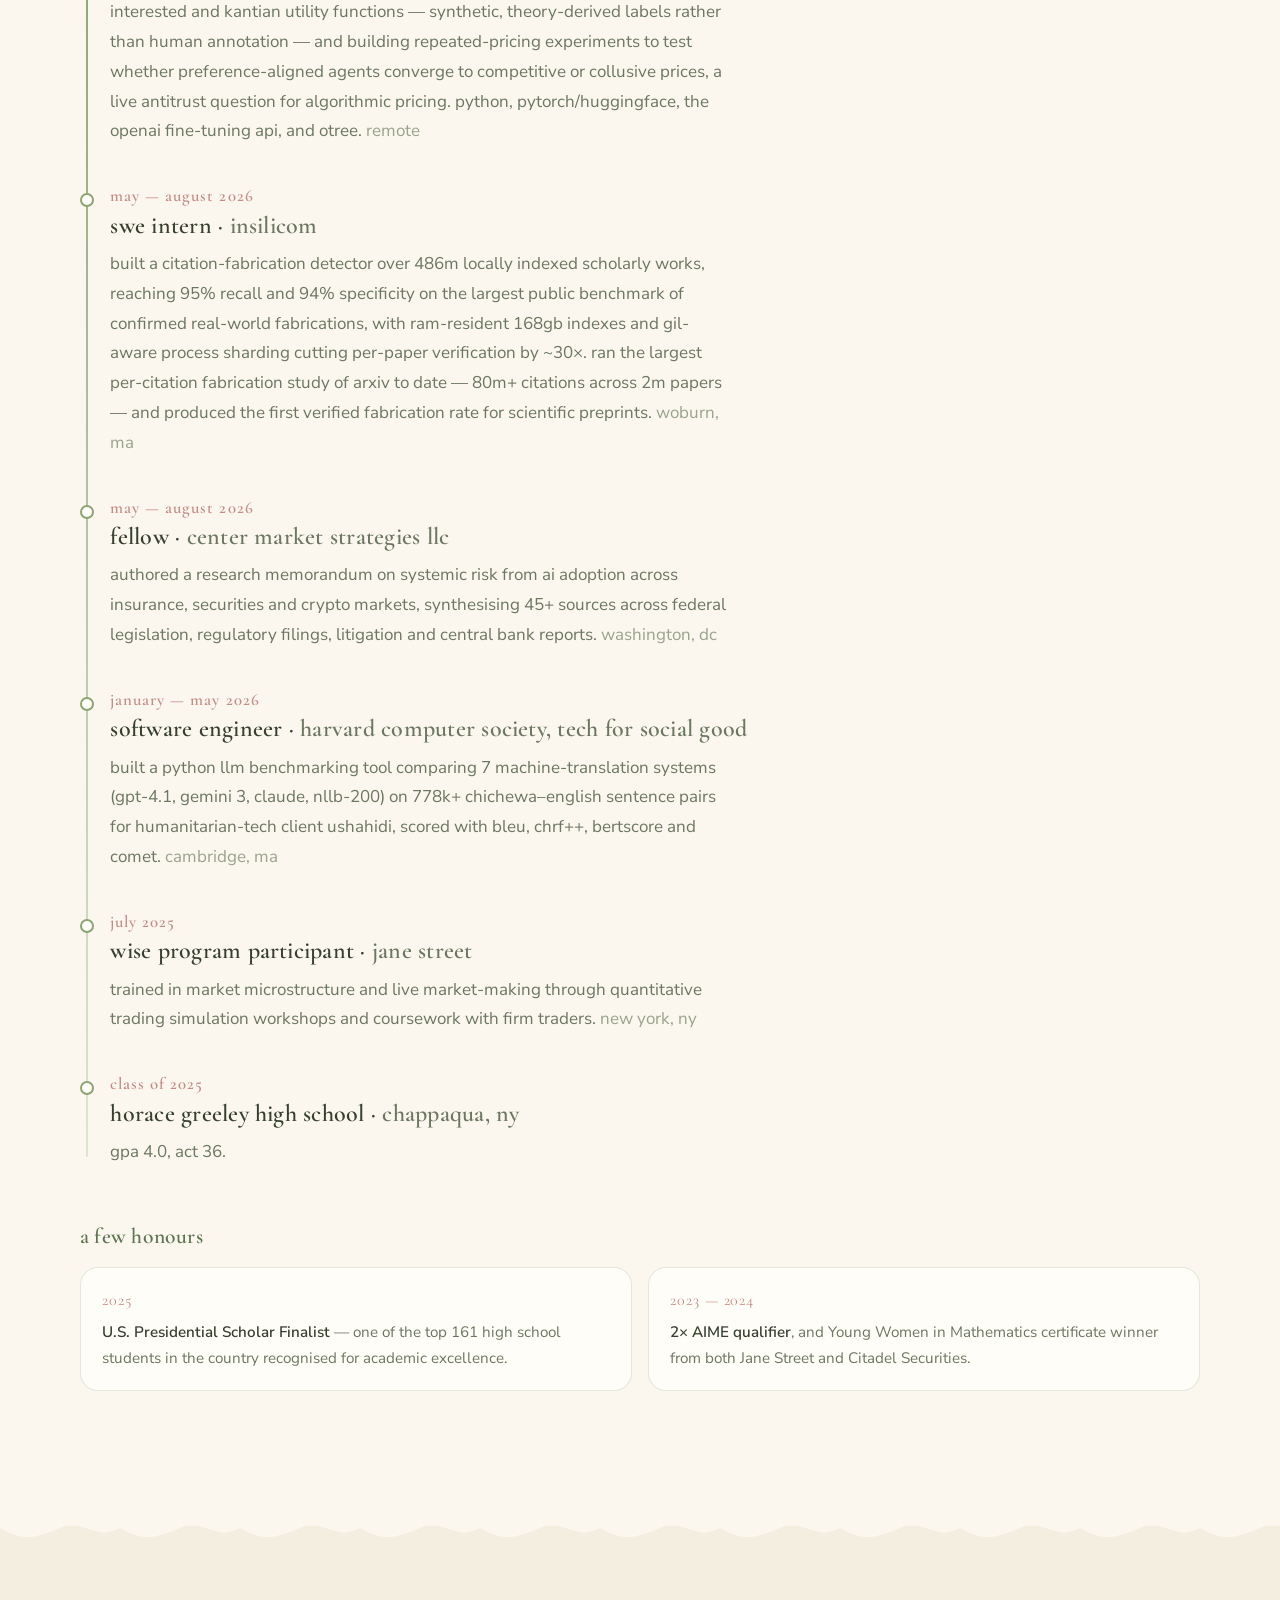
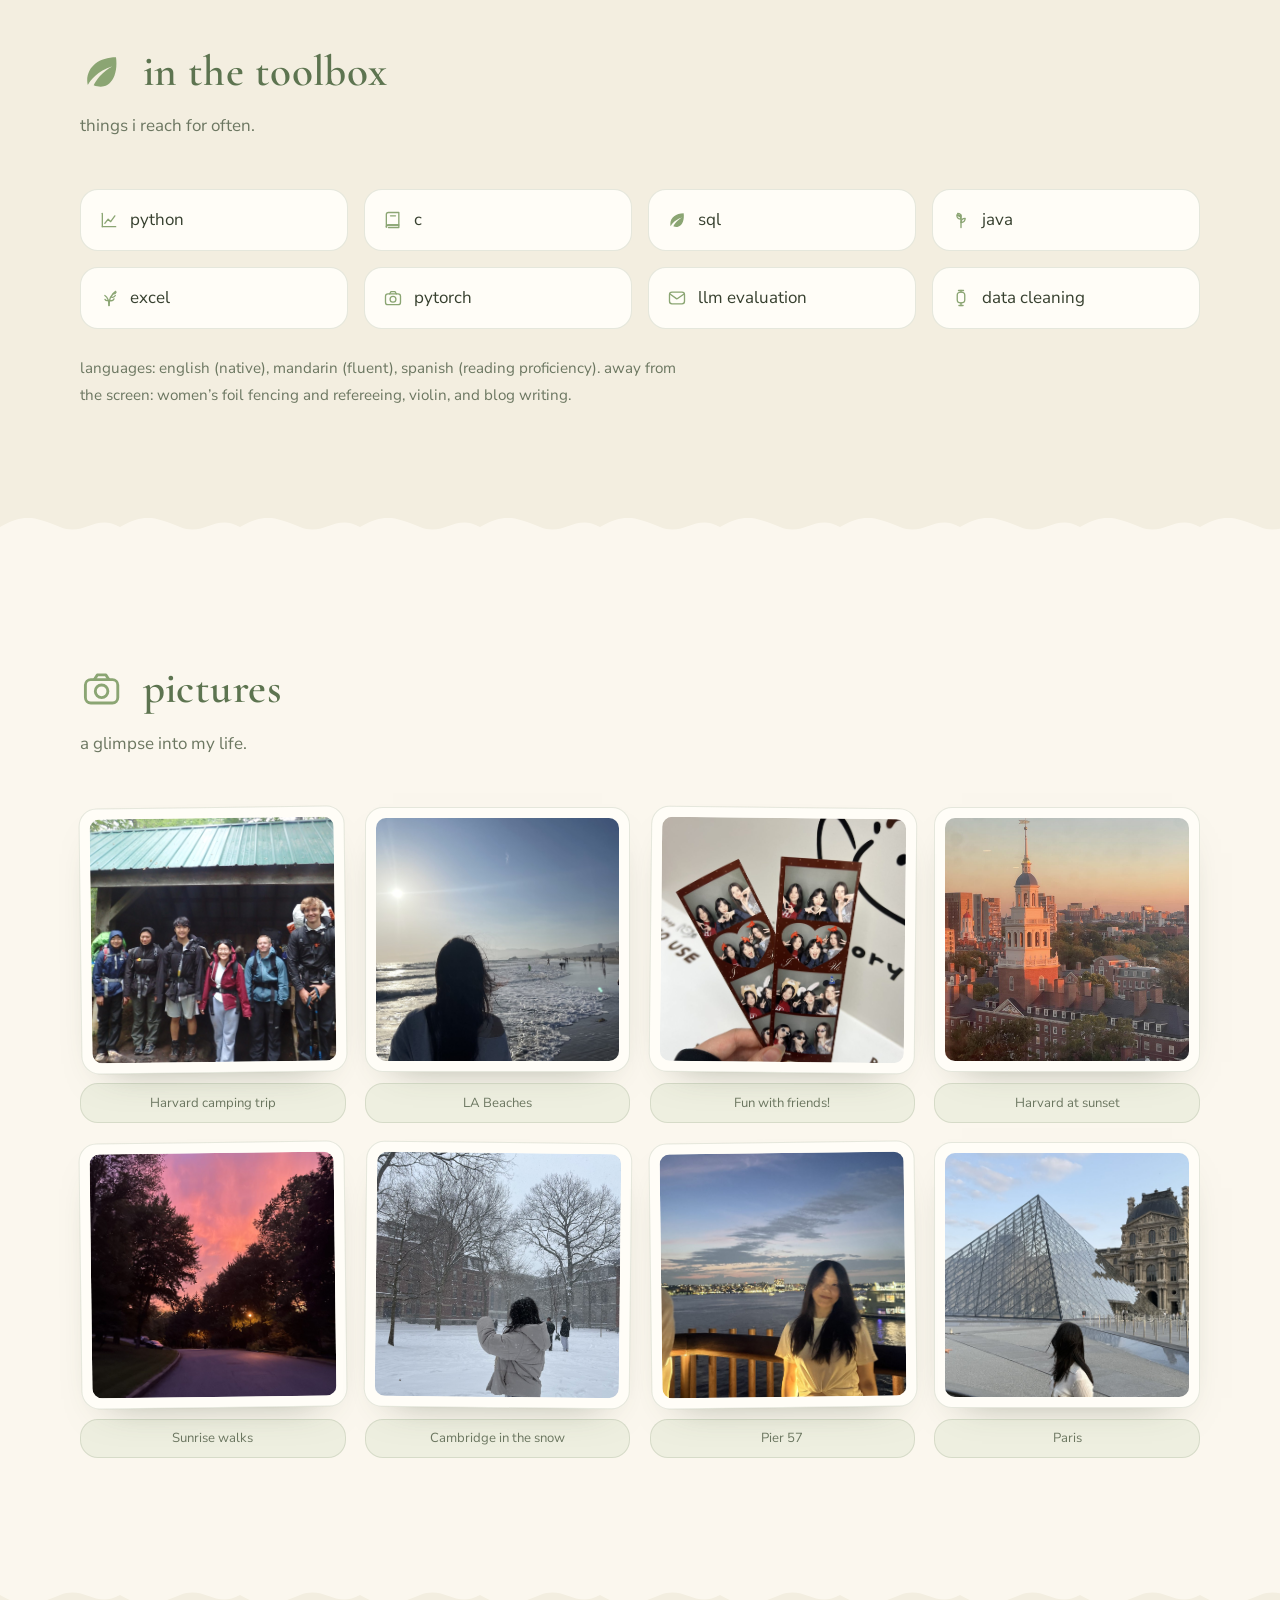
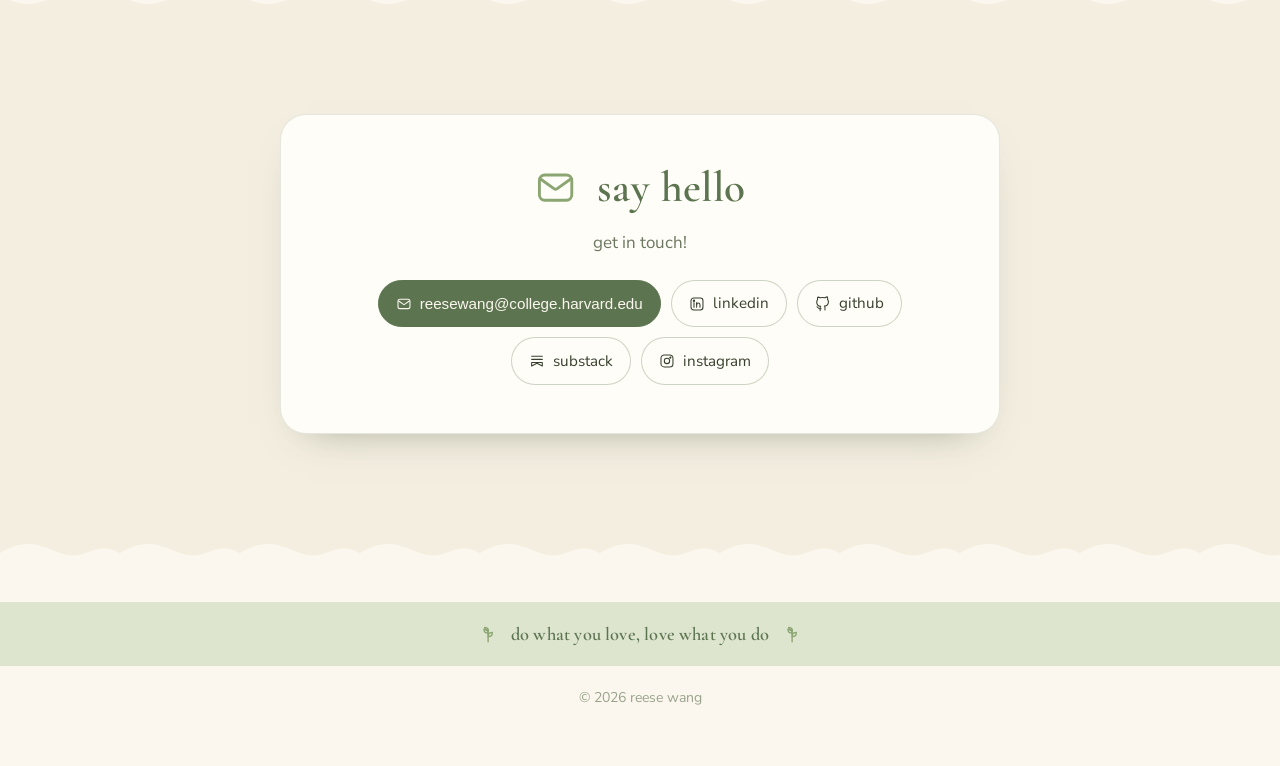
==== commit fa448f60: "Paint the hero with impressionist photos, new art on the CoT card The canvas valley gives way to a d" ====
--- a/index.html
+++ b/index.html
@@ -71,7 +71,7 @@
 
 <!-- ============================ hero ============================ -->
 <section class="hero" id="top">
-  <canvas id="valley" class="valley" aria-hidden="true"></canvas>
+  <div class="valley" aria-hidden="true"></div>
 
   <div class="hero__card reveal">
     <p class="eyebrow"><svg class="ico" viewBox="0 0 24 24" aria-hidden="true"><use href="#i-sprig"/></svg> hello, welcome in</p>
@@ -253,8 +253,8 @@
       </article>
       <article class="card reveal">
         <div class="card__art card__art--8">
-          <img src="assets/img/card-8.jpg" alt="Illustration: a small house under a great tree in the rain"
-               loading="lazy" width="735" height="1308" />
+          <img src="assets/img/card-8.jpg" alt="Illustration: a girl tending plants in a sunlit greenhouse"
+               loading="lazy" width="736" height="977" />
         </div>
         <div class="card__body">
           <h3>can llm agents tell when they&rsquo;re being watched?</h3>
@@ -612,7 +612,9 @@
   </defs>
 </svg>
 
-<script src="assets/js/valley.js" defer></script>
+<!-- the painted canvas valley is retired for the photo backgrounds in styles.css;
+     to bring it back, restore <canvas id="valley" class="valley"> in the hero and this tag.
+<script src="assets/js/valley.js" defer></script> -->
 <script src="assets/js/main.js" defer></script>
 </body>
 </html>
--- a/assets/css/styles.css
+++ b/assets/css/styles.css
@@ -277,7 +277,9 @@
   overflow: hidden;
 }
 
-.valley { position: absolute; inset: 0; z-index: 0; width: 100%; height: 100%; display: block; }
+.valley { position: absolute; inset: 0; z-index: 0; width: 100%; height: 100%; display: block;
+          background: var(--paper-3) url("../img/hero-day.jpg") center / cover no-repeat; }
+[data-theme="night"] .valley { background-image: url("../img/hero-night.jpg"); }
 
 .sky-a { stop-color: var(--sky-1); }
 .sky-b { stop-color: var(--sky-2); }
@@ -403,7 +405,7 @@
 .card__art--5 img { object-position: 50% 62%; }
 .card__art--6 img { object-position: 50% 52%; }
 .card__art--7 img { object-position: 50% 58%; }
-.card__art--8 img { object-position: 50% 68%; }
+.card__art--8 img { object-position: 50% 45%; }
 
 /* each card gets its own clearing and its own hour */
 .card__art--1 { --art-sky: #e8f4d4; --art-far: #cfe6b4; --art-near: #a3c880;
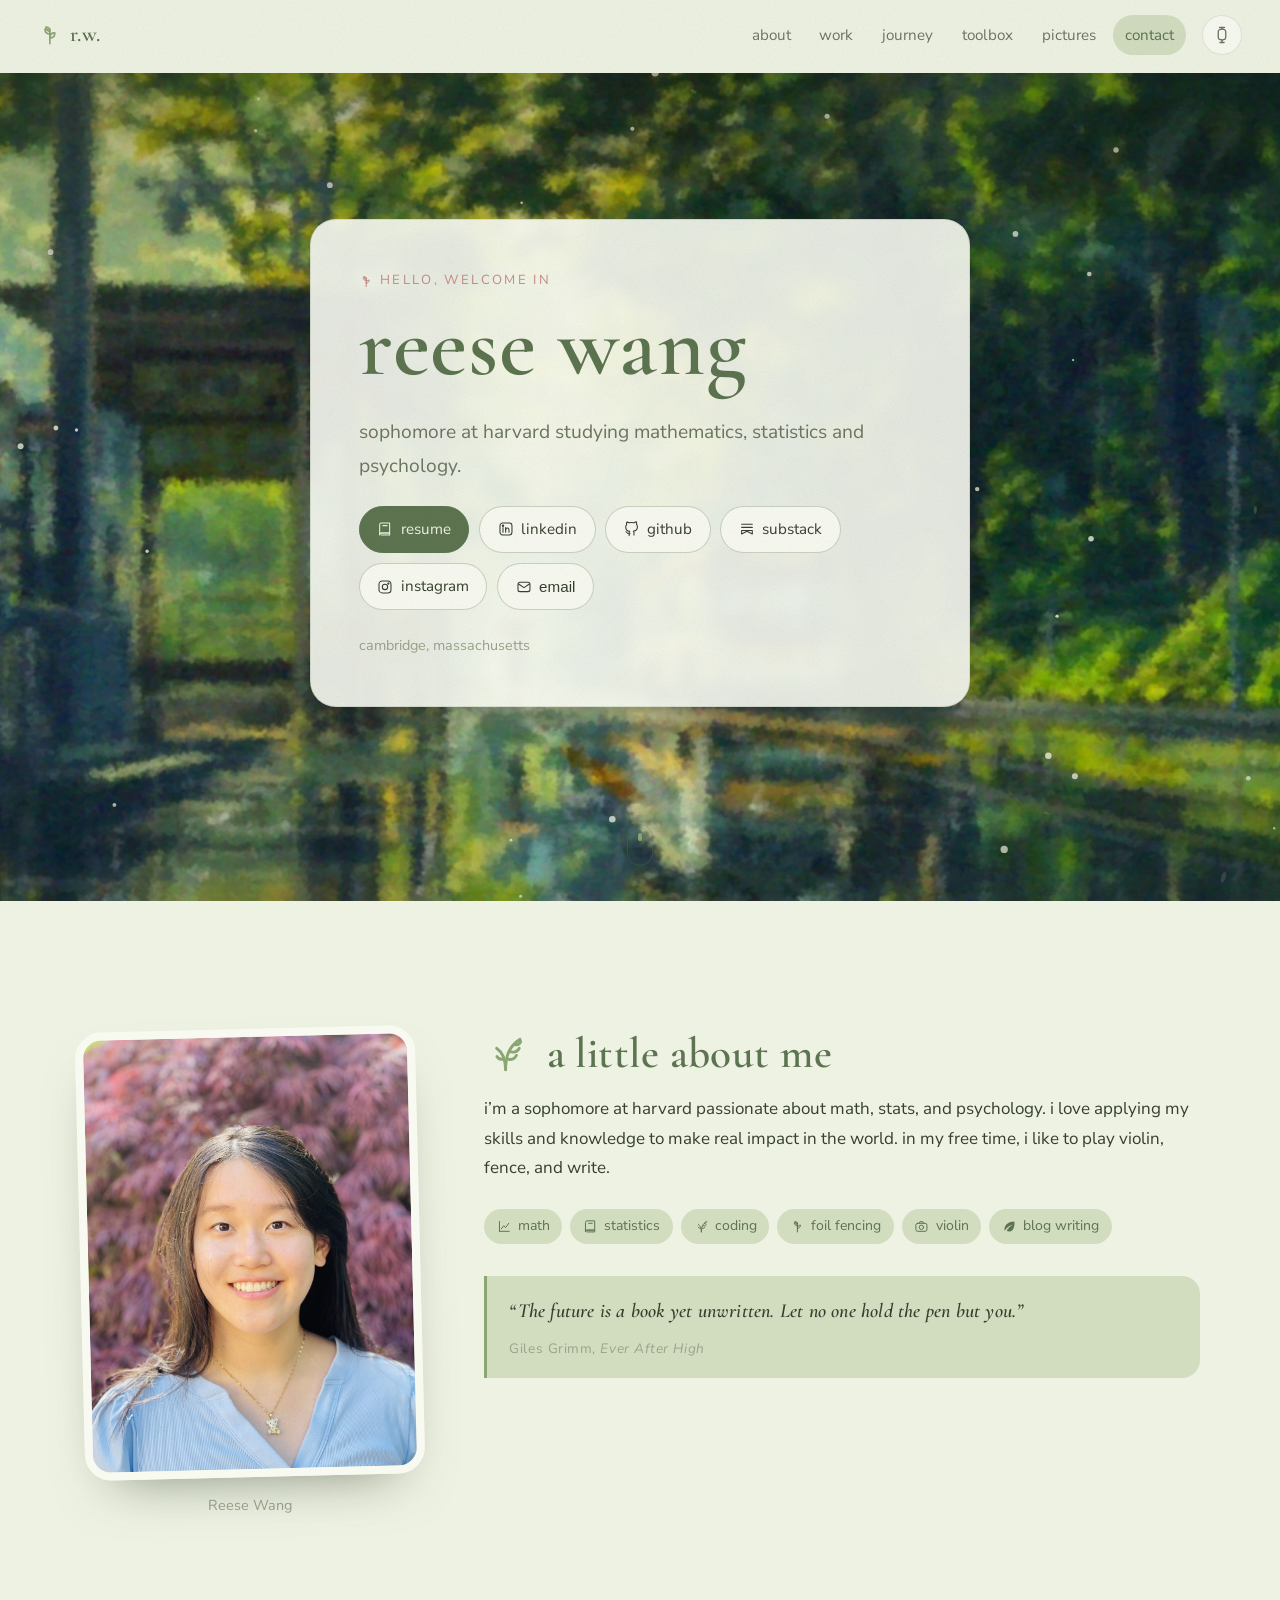
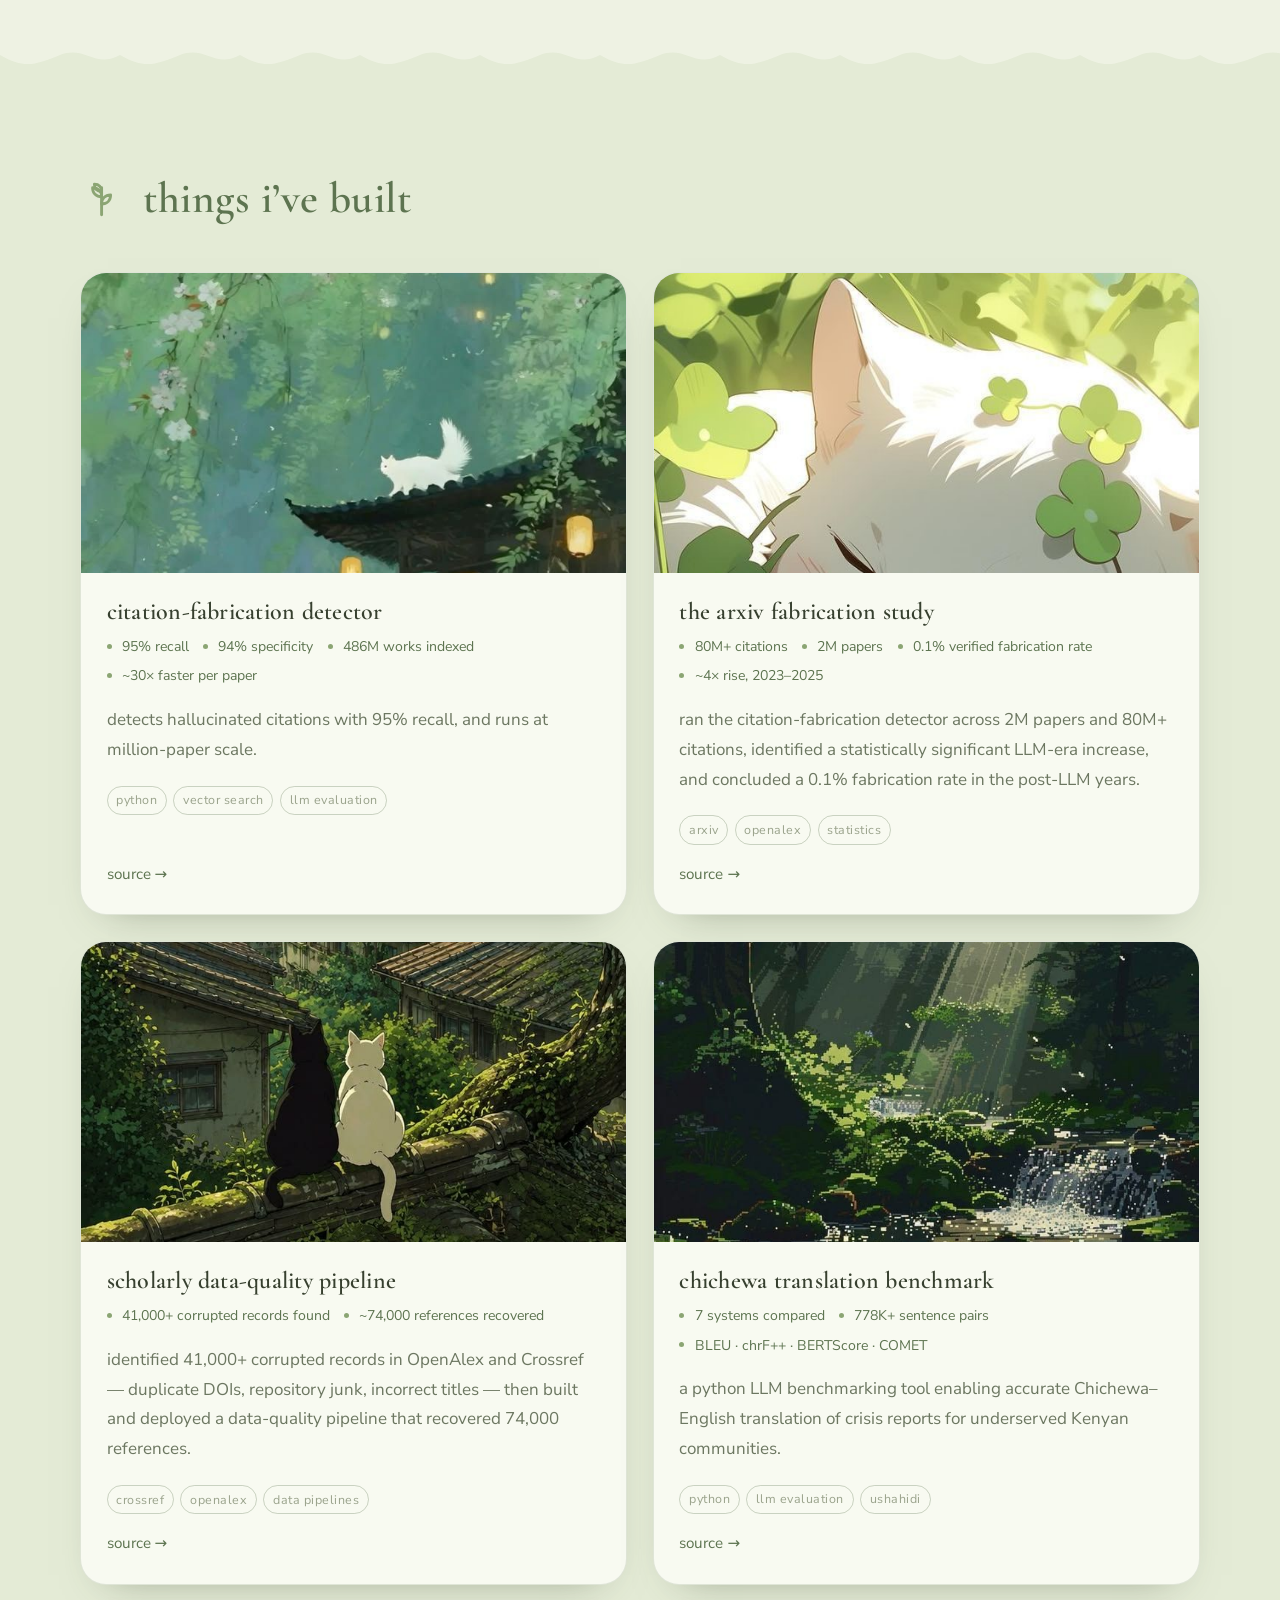
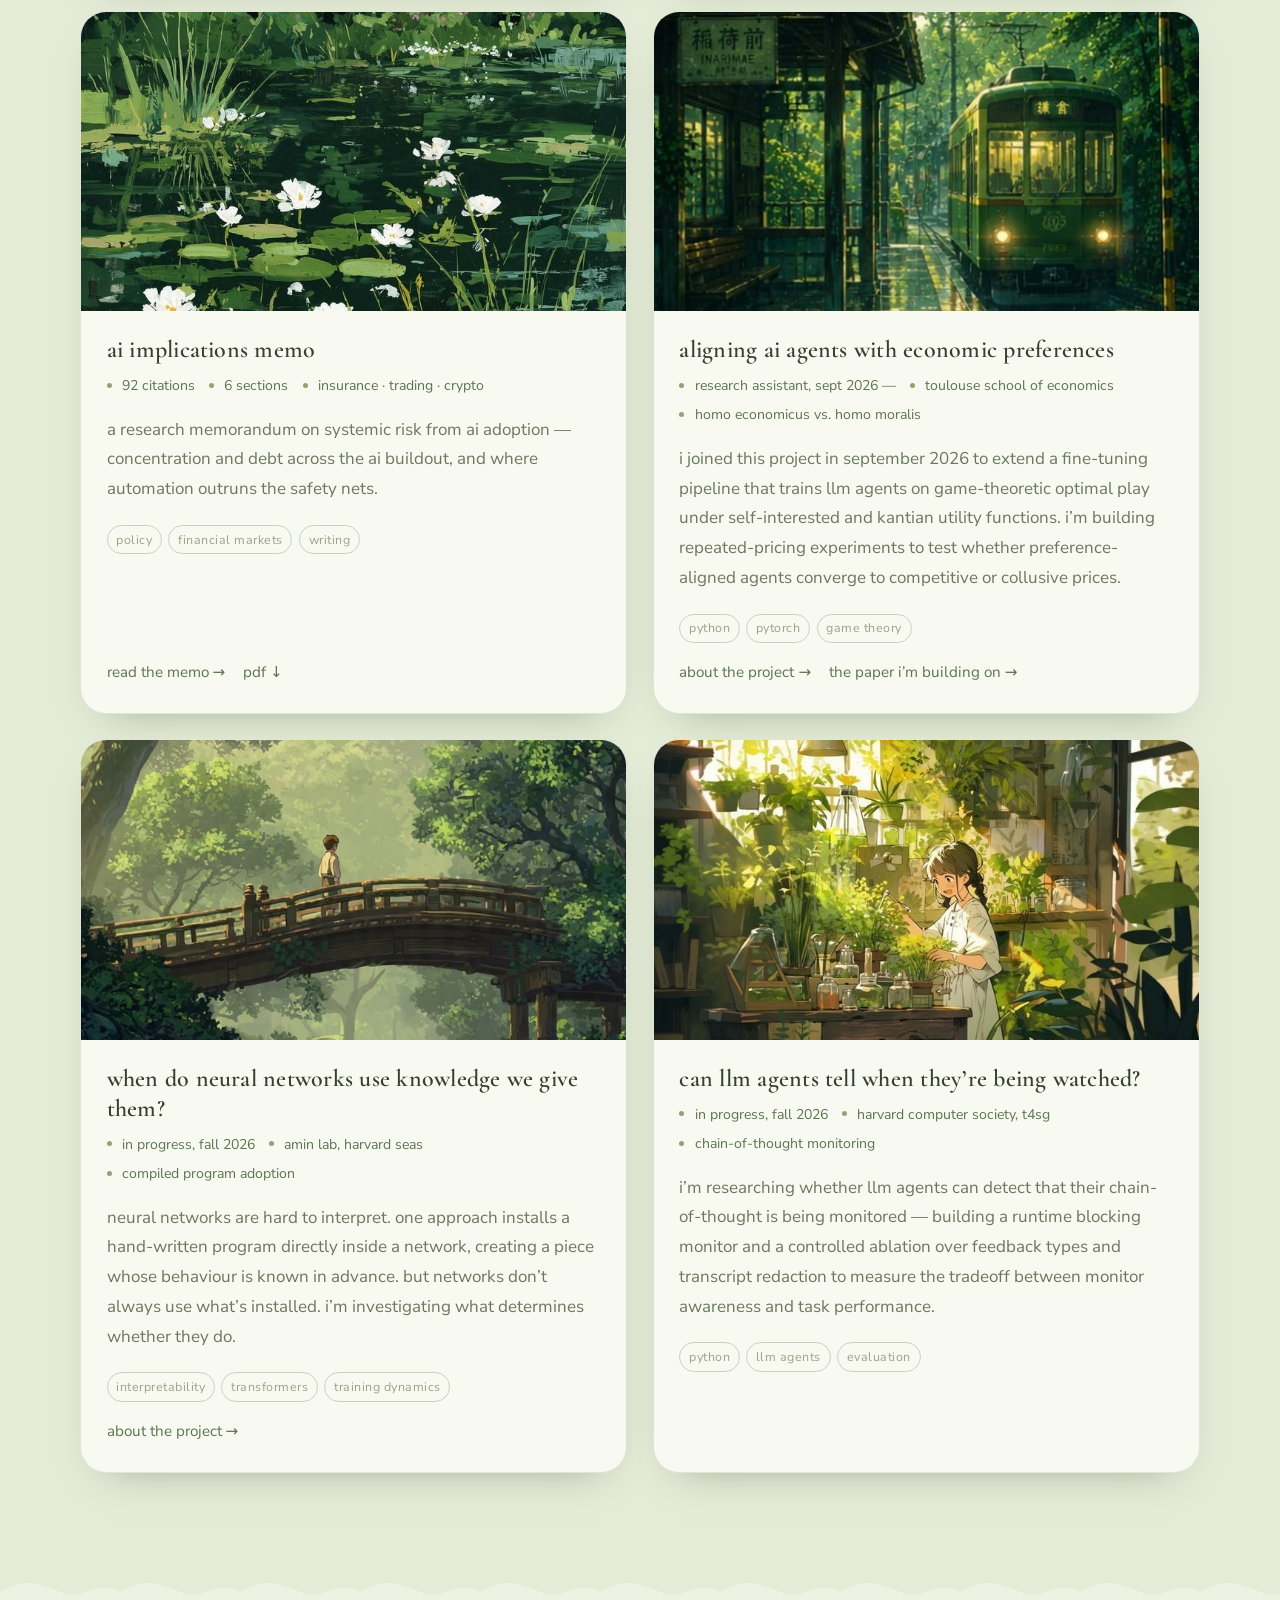
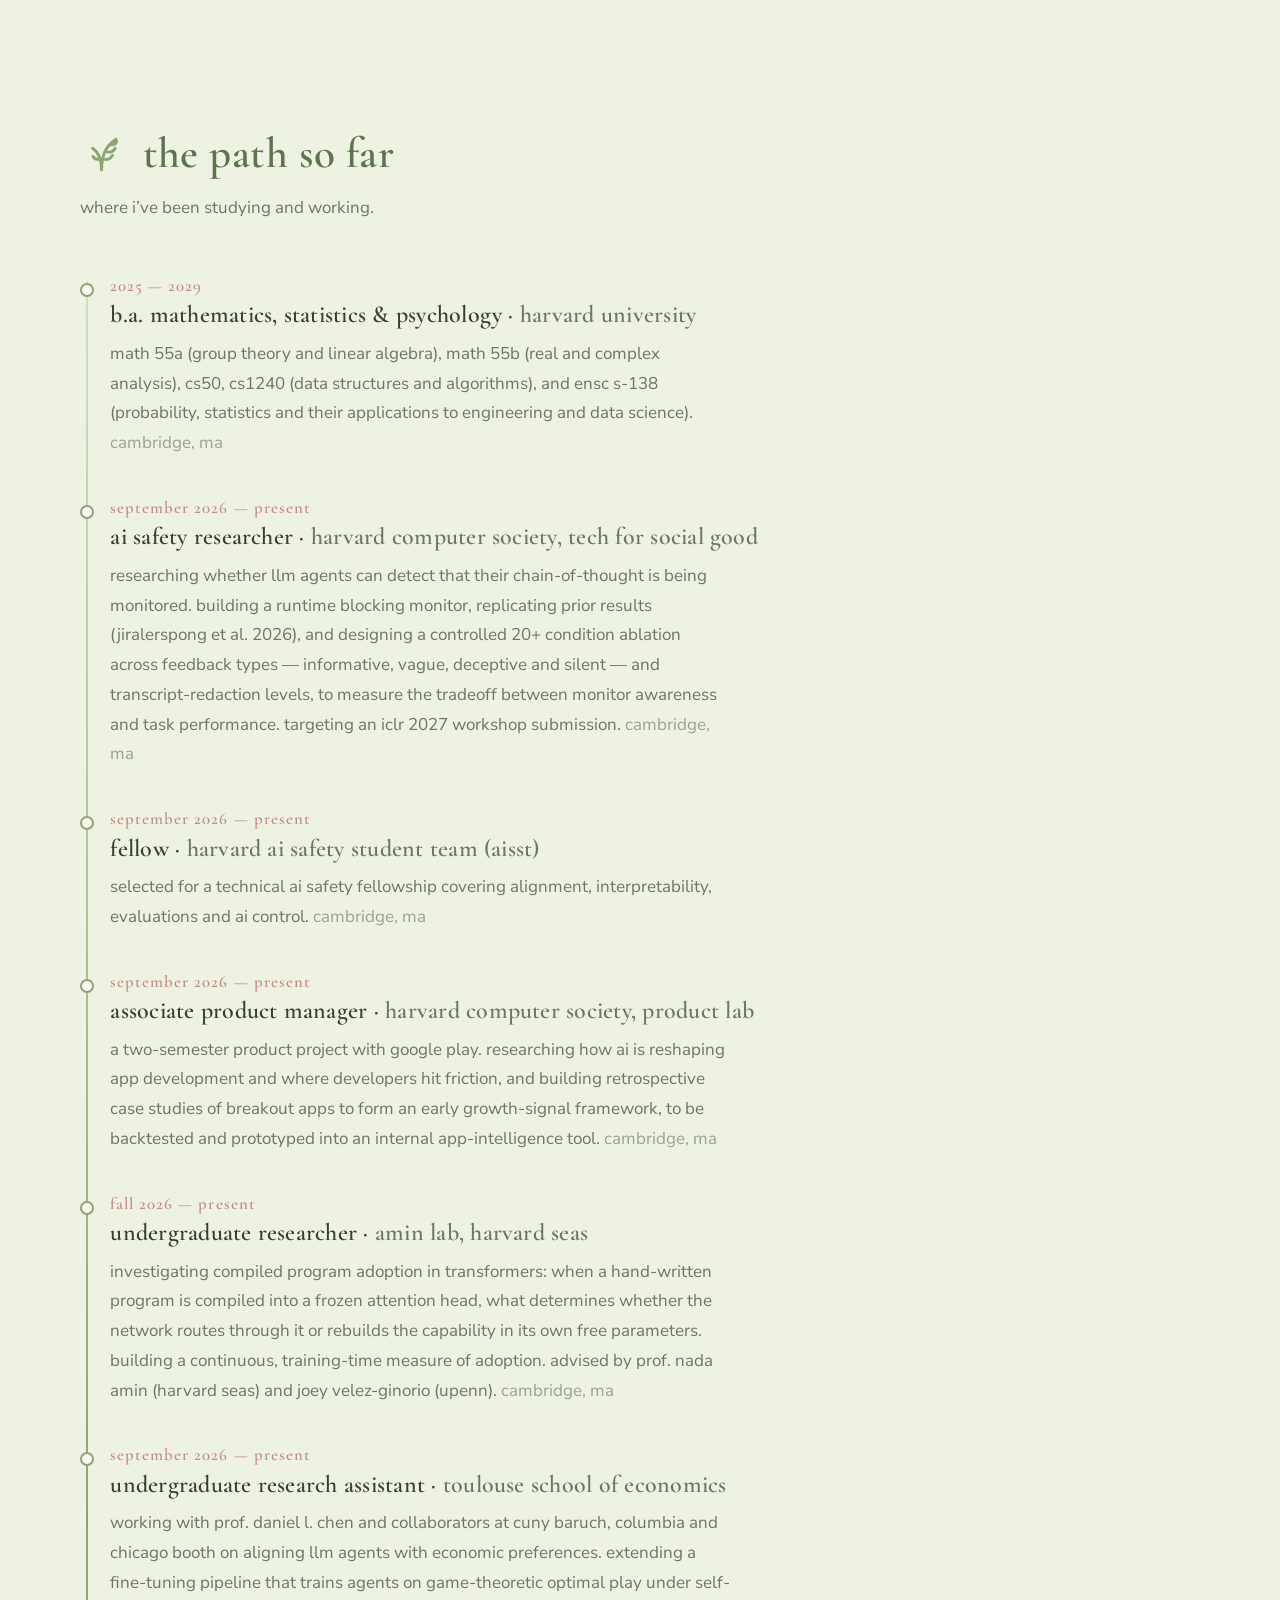
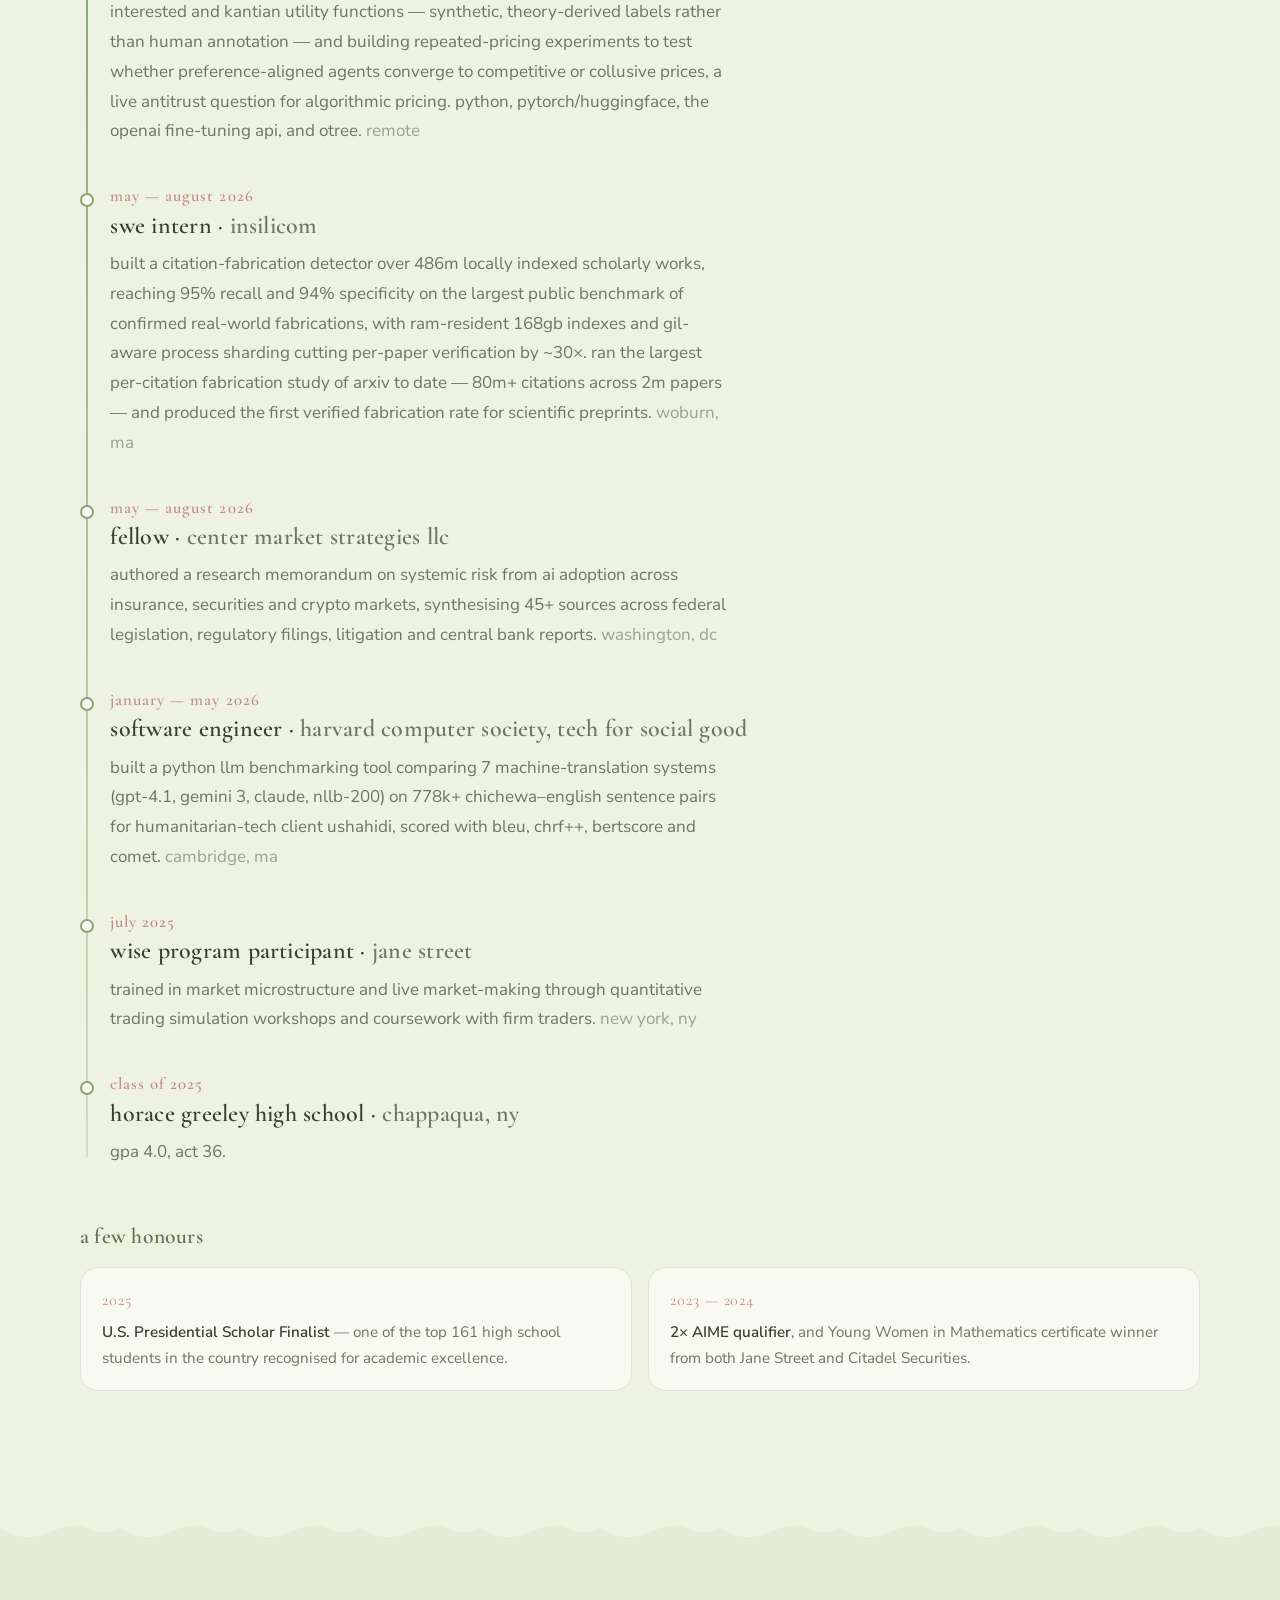
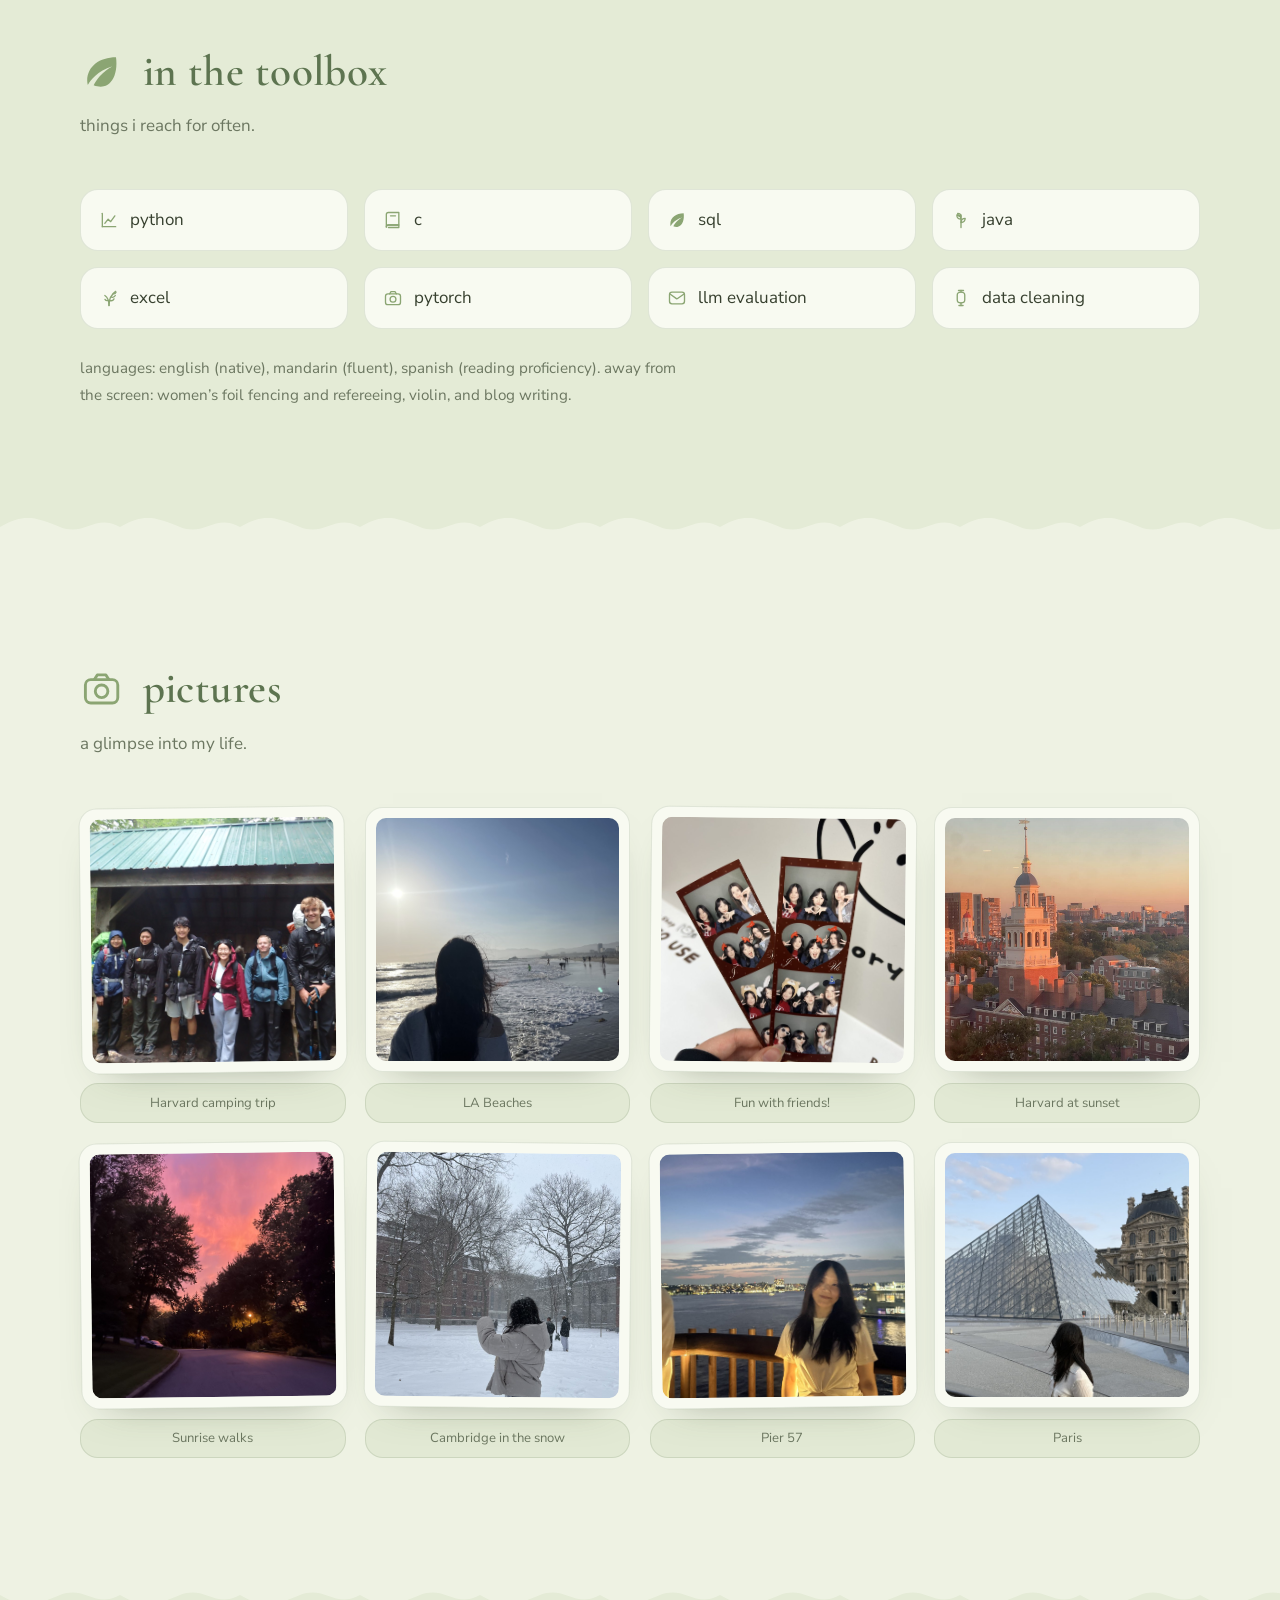
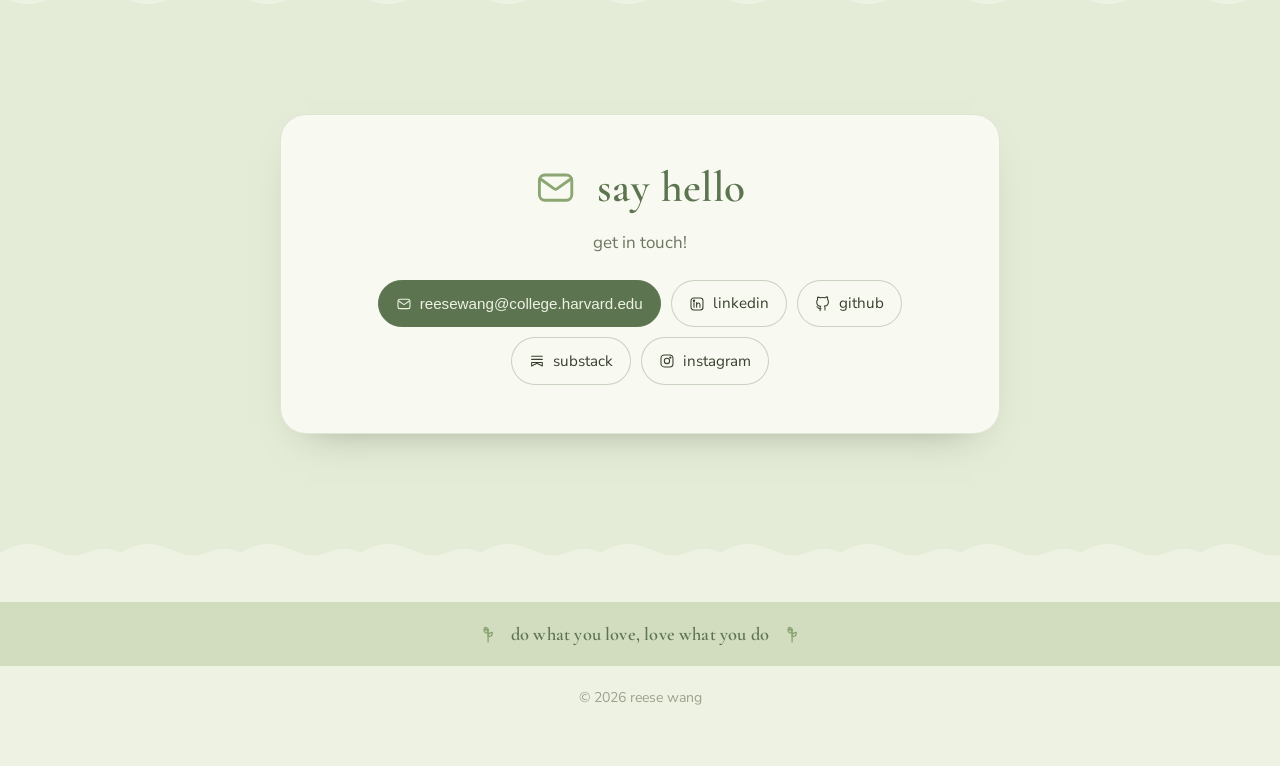
==== commit 824eb34f: "Green the daylight paper, add Instagram to the hero, version the assets Daylight paper, tint, card a" ====
--- a/index.html
+++ b/index.html
@@ -12,7 +12,7 @@
 <meta property="og:title" content="Reese Wang" />
 <meta property="og:description" content="Mathematics, statistics and psychology at Harvard." />
 <meta property="og:image" content="assets/img/gallery-1.svg" />
-<meta name="theme-color" content="#fbf7ee" />
+<meta name="theme-color" content="#eef2e3" />
 
 <link rel="icon" href="assets/img/favicon.svg" type="image/svg+xml" />
 
@@ -27,7 +27,7 @@
         href="https://fonts.googleapis.com/css2?family=Cormorant+Garamond:ital,wght@0,400;0,600;1,400&amp;family=Nunito+Sans:wght@300;400;600&amp;display=swap" />
 </noscript>
 
-<link rel="stylesheet" href="assets/css/styles.css" />
+<link rel="stylesheet" href="assets/css/styles.css?v=2" />
 </head>
 
 <body>
@@ -86,6 +86,7 @@
       <a class="btn" href="https://www.linkedin.com/in/reese-wang-harvard-freshman/" target="_blank" rel="noopener"><svg class="ico" viewBox="0 0 24 24" aria-hidden="true"><use href="#i-linkedin"/></svg> linkedin</a>
       <a class="btn" href="https://github.com/Eseer-RW" target="_blank" rel="noopener"><svg class="ico" viewBox="0 0 24 24" aria-hidden="true"><use href="#i-github"/></svg> github</a>
       <a class="btn" href="https://substack.com/@univerese553" target="_blank" rel="noopener"><svg class="ico" viewBox="0 0 24 24" aria-hidden="true"><use href="#i-substack"/></svg> substack</a>
+      <a class="btn" href="https://www.instagram.com/uni_v_erese553/" target="_blank" rel="noopener"><svg class="ico" viewBox="0 0 24 24" aria-hidden="true"><use href="#i-instagram"/></svg> instagram</a>
       <button class="btn" type="button" data-mail="reesewang@college.harvard.edu"><svg class="ico" viewBox="0 0 24 24" aria-hidden="true"><use href="#i-mail"/></svg> email</button>
     </div>
 
@@ -615,6 +616,6 @@
 <!-- the painted canvas valley is retired for the photo backgrounds in styles.css;
      to bring it back, restore <canvas id="valley" class="valley"> in the hero and this tag.
 <script src="assets/js/valley.js" defer></script> -->
-<script src="assets/js/main.js" defer></script>
+<script src="assets/js/main.js?v=2" defer></script>
 </body>
 </html>
--- a/assets/css/styles.css
+++ b/assets/css/styles.css
@@ -5,10 +5,10 @@
 
 :root {
   /* --- day (default) --- */
-  --paper:        #fbf7ee;
-  --paper-2:      #f3eee0;
-  --paper-3:      #ece5d3;
-  --card:         #fffdf7;
+  --paper:        #eef2e3;
+  --paper-2:      #e4ebd6;
+  --paper-3:      #d9e2c9;
+  --card:         #f8faf1;
 
   --ink:          #37402f;
   --ink-soft:     #6c7761;
@@ -16,7 +16,7 @@
 
   --sage:         #8ba573;
   --sage-deep:    #5d7450;
-  --sage-pale:    #dde5cf;
+  --sage-pale:    #d2ddc0;
   --blush:        #f0d6d3;
   --blush-deep:   #c58b85;
   --gold:         #d7b06b;
